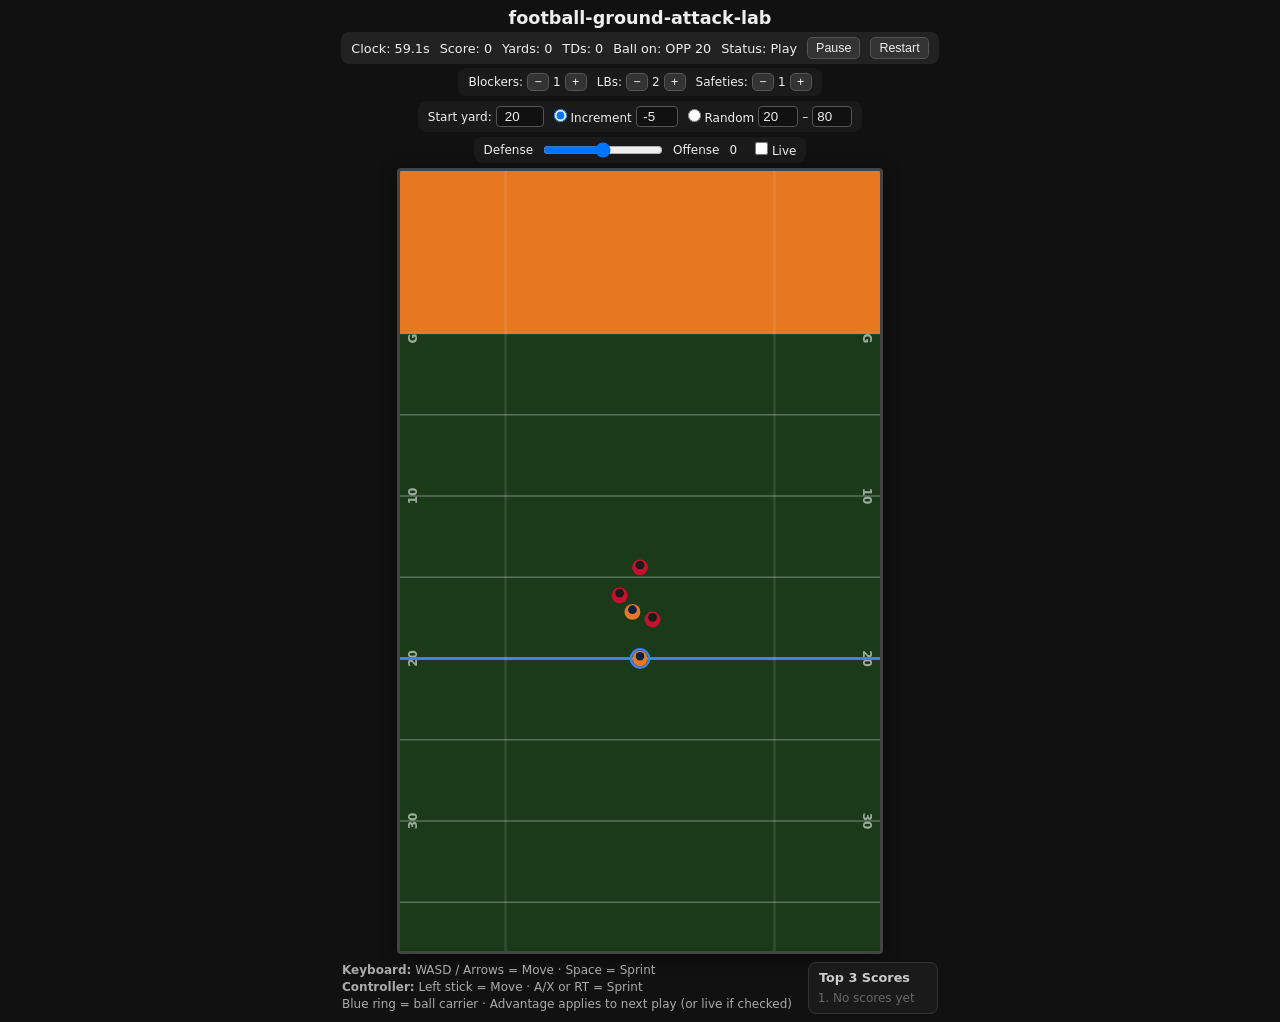
==== index.html @ cfb6cf12 "Initial commit" ====
<!DOCTYPE html>
<html lang="en">
<head>
  <meta charset="UTF-8" />
  <meta name="viewport" content="width=device-width, initial-scale=1.0" />
  <title>football-ground-attack-lab</title>
  <style>
    * { box-sizing: border-box; margin: 0; padding: 0; }
    body {
      background: #111; color: #eee;
      font-family: system-ui, -apple-system, sans-serif;
      display: flex; flex-direction: column; align-items: center;
      min-height: 100vh; padding: 8px;
    }
    h1 { font-size: 1.1rem; margin-bottom: 4px; font-weight: 600; }
    #hud {
      display: flex; gap: 10px; margin-bottom: 4px; font-size: 0.8rem;
      background: #222; padding: 5px 10px; border-radius: 8px;
      flex-wrap: wrap; justify-content: center; align-items: center;
    }
    #hud span { font-variant-numeric: tabular-nums; }
    button, .ctrl-btn {
      background: #333; color: #eee; border: 1px solid #555;
      border-radius: 5px; padding: 3px 8px; cursor: pointer; font-size: 0.78rem;
    }
    button:hover, .ctrl-btn:hover { background: #444; }
    #settings, #startSettings, #advRow {
      display: flex; gap: 10px; margin-bottom: 5px; font-size: 0.75rem;
      background: #1a1a1a; padding: 5px 10px; border-radius: 8px;
      flex-wrap: wrap; justify-content: center; align-items: center;
    }
    .setting { display: flex; align-items: center; gap: 4px; }
    .setting button { width: 22px; padding: 1px 0; }
    input[type="number"] {
      width: 48px; background: #111; color: #eee; border: 1px solid #555;
      border-radius: 4px; padding: 2px 4px; text-align: center;
    }
    #advSlider { width: 120px; }
    canvas {
      background: #1a3a1a; border: 3px solid #444; border-radius: 4px;
      display: block; max-width: 100%; box-shadow: 0 4px 16px rgba(0,0,0,0.5);
    }
    #side {
      display: flex; gap: 16px; margin-top: 8px; flex-wrap: wrap;
      justify-content: center; max-width: 760px;
    }
    #help, #scores { font-size: 0.75rem; color: #aaa; line-height: 1.4; }
    #scores {
      background: #1a1a1a; border: 1px solid #333; border-radius: 8px;
      padding: 6px 10px; min-width: 130px;
    }
    #scores h3 { color: #ccc; font-size: 0.8rem; margin-bottom: 3px; }
    #scores ol { padding-left: 14px; margin: 0; }
    #nameModal {
      display: none; position: fixed; inset: 0; background: rgba(0,0,0,0.75);
      align-items: center; justify-content: center; z-index: 100;
    }
    #nameModal.show { display: flex; }
    #nameBox {
      background: #222; padding: 18px 22px; border-radius: 12px;
      text-align: center; border: 1px solid #444;
    }
    #nameBox input {
      font-size: 1.2rem; width: 78px; text-align: center; text-transform: uppercase;
      letter-spacing: 3px; padding: 4px; margin: 8px 0;
      background: #111; color: #fff; border: 1px solid #555; border-radius: 6px;
    }
    label { cursor: pointer; }
  </style>
</head>
<body>
  <h1>football-ground-attack-lab</h1>

  <div id="hud">
    <div>Clock: <span id="clock">60.0</span>s</div>
    <div>Score: <span id="score">0</span></div>
    <div>Yards: <span id="totalYards">0</span></div>
    <div>TDs: <span id="tdCount">0</span></div>
    <div>Ball on: <span id="ballOn">OPP 20</span></div>
    <div>Status: <span id="status">Ready</span></div>
    <button id="pauseBtn">Pause</button>
    <button id="restartBtn">Restart</button>
  </div>

  <div id="settings">
    <div class="setting">
      Blockers: <button class="ctrl-btn" id="blkMinus">−</button>
      <span id="blkVal">1</span>
      <button class="ctrl-btn" id="blkPlus">+</button>
    </div>
    <div class="setting">
      LBs: <button class="ctrl-btn" id="lbMinus">−</button>
      <span id="lbVal">2</span>
      <button class="ctrl-btn" id="lbPlus">+</button>
    </div>
    <div class="setting">
      Safeties: <button class="ctrl-btn" id="sMinus">−</button>
      <span id="sVal">1</span>
      <button class="ctrl-btn" id="sPlus">+</button>
    </div>
  </div>

  <div id="startSettings">
    <div class="setting">
      Start yard: <input type="number" id="startYardInput" value="20" min="1" max="99" />
    </div>
    <div class="setting">
      <label><input type="radio" name="postTdMode" value="increment" checked /> Increment</label>
      <input type="number" id="incrementInput" value="-5" style="width:42px" />
    </div>
    <div class="setting">
      <label><input type="radio" name="postTdMode" value="random" /> Random</label>
      <input type="number" id="randMin" value="20" min="1" max="99" style="width:40px" />–
      <input type="number" id="randMax" value="80" min="1" max="99" style="width:40px" />
    </div>
  </div>

  <div id="advRow">
    <span>Defense</span>
    <input type="range" id="advSlider" min="-5" max="5" value="0" step="1" />
    <span>Offense</span>
    <span id="advLabel">0</span>
    <label style="margin-left:8px"><input type="checkbox" id="liveAdv" /> Live</label>
  </div>

  <canvas id="game" width="480" height="780"></canvas>

  <div id="side">
    <div id="help">
      <strong>Keyboard:</strong> WASD / Arrows = Move · Space = Sprint<br>
      <strong>Controller:</strong> Left stick = Move · A/X or RT = Sprint<br>
      Blue ring = ball carrier · Advantage applies to next play (or live if checked)
    </div>
    <div id="scores">
      <h3>Top 3 Scores</h3>
      <ol id="scoreList"></ol>
    </div>
  </div>

  <div id="nameModal">
    <div id="nameBox">
      <div>Time expired! Final score: <span id="finalScore">0</span></div>
      <div>Enter 3-letter name:</div>
      <input id="nameInput" maxlength="3" placeholder="AAA" />
      <br>
      <button id="saveScoreBtn">Save</button>
    </div>
  </div>

  <script>
    // =====================================================
    // football-ground-attack-lab  v0.8
    // =====================================================
    const canvas = document.getElementById('game');
    const ctx = canvas.getContext('2d');

    const FIELD_WIDTH = 53.3;
    const VISIBLE_YARDS = 48;
    const SCALE_X = canvas.width / FIELD_WIDTH;
    const SCALE_Y = canvas.height / VISIBLE_YARDS;

    let cameraY = 55;
    let clock = 60.0;
    let score = 0;
    let totalYards = 0;
    let tdCount = 0;
    let playActive = true;
    let paused = false;
    let pauseTimer = 0;
    let lastTime = performance.now();
    let gamepadIndex = null;
    let sessionOver = false;

    let numBlockers = 1;
    let numLBs = 2;
    let numSafeties = 1;

    // Advantage: pending value (for next play) and active value (current play)
    let pendingAdvantage = 0;
    let activeAdvantage = 0;
    let liveAdvantage = false;

    // Starting position settings
    let userStartYard = 20;          // displayed as OPP 20 → ballYard = 80
    let postTdMode = 'increment';    // 'increment' | 'random'
    let tdIncrement = -5;            // applied to the "yards from opp goal" number
    let randMin = 20;
    let randMax = 80;

    // Absolute: 0 = own G, 100 = opp G.  OPP 20 → 80
    let ballYard = 80;
    let playStartYard = 80;

    let rb = null;
    let blockers = [];
    let defenders = [];

    const OFF_COLOR = '#e87722';
    const OFF_HELMET = '#002244';

    function createRB() {
      return {
        x: FIELD_WIDTH / 2, y: ballYard,
        radius: 0.85, speed: 9.0, sprintMultiplier: 1.35,
        color: OFF_COLOR, helmet: OFF_HELMET
      };
    }

    function createBlocker(x, y) {
      return {
        x, y, radius: 0.88, speed: 7.6,
        color: OFF_COLOR, helmet: OFF_HELMET, active: true
      };
    }

    function createDefender(x, y, type) {
      return {
        x, y, radius: 0.88,
        baseSpeed: type === 'S' ? 8.7 : 8.2,
        speed: type === 'S' ? 8.7 : 8.2,
        color: '#c8102e', slowed: 0, type
      };
    }

    // Convert "yards from opponent goal" (user-facing) → absolute ballYard
    // user 20 → OPP 20 → absolute 80
    function userToAbsolute(userYd) {
      return 100 - clamp(userYd, 1, 99);
    }
    function absoluteToUser(abs) {
      return clamp(Math.round(100 - abs), 1, 99);
    }

    const keys = {};
    window.addEventListener('keydown', e => {
      keys[e.key.toLowerCase()] = true;
      if (['arrowup','arrowdown','arrowleft','arrowright',' '].includes(e.key.toLowerCase())) e.preventDefault();
    });
    window.addEventListener('keyup', e => { keys[e.key.toLowerCase()] = false; });
    function isDown(k) { return !!keys[k]; }

    window.addEventListener('gamepadconnected', e => {
      gamepadIndex = e.gamepad.index;
      setStatus('Controller connected');
    });
    window.addEventListener('gamepaddisconnected', () => { gamepadIndex = null; });

    function getInput() {
      let dx = 0, dy = 0, sprint = false;
      if (isDown('arrowleft')  || isDown('a')) dx -= 1;
      if (isDown('arrowright') || isDown('d')) dx += 1;
      if (isDown('arrowup')    || isDown('w')) dy += 1;
      if (isDown('arrowdown')  || isDown('s')) dy -= 1;
      if (isDown(' ')) sprint = true;

      if (gamepadIndex !== null) {
        const gp = navigator.getGamepads()[gamepadIndex];
        if (gp) {
          const dead = 0.15;
          if (Math.abs(gp.axes[0]) > dead) dx = gp.axes[0];
          if (Math.abs(gp.axes[1]) > dead) dy = -gp.axes[1];
          if ((gp.buttons[0] && gp.buttons[0].pressed) ||
              (gp.buttons[7] && gp.buttons[7].pressed)) sprint = true;
        }
      }
      const mag = Math.hypot(dx, dy);
      if (mag > 1) { dx /= mag; dy /= mag; }
      return { dx, dy, sprint };
    }

    function dist(a, b) { return Math.hypot(a.x - b.x, a.y - b.y); }
    function clamp(v, lo, hi) { return Math.max(lo, Math.min(hi, v)); }

    function yardLabel(y) {
      if (y <= 0) return 'OWN G';
      if (y >= 100) return 'OPP G';
      if (y > 50) return 'OPP ' + Math.round(100 - y);
      if (Math.abs(y - 50) < 0.5) return '50';
      return 'OWN ' + Math.round(y);
    }

    function setStatus(t) { document.getElementById('status').textContent = t; }
    function updateBallOn() { document.getElementById('ballOn').textContent = yardLabel(ballYard); }

    function toScreenY(absY) {
      return canvas.height - ((absY - cameraY) * SCALE_Y);
    }

    function updateCamera() {
      cameraY = rb.y - 9;
      cameraY = Math.max(-12, Math.min(110 - VISIBLE_YARDS, cameraY));
    }

    function separate(group, minDist) {
      for (let i = 0; i < group.length; i++) {
        for (let j = i + 1; j < group.length; j++) {
          const a = group[i], b = group[j];
          const d = dist(a, b);
          if (d < minDist && d > 0.01) {
            const overlap = (minDist - d) * 0.55;
            const ang = Math.atan2(b.y - a.y, b.x - a.x);
            a.x -= Math.cos(ang) * overlap;
            a.y -= Math.sin(ang) * overlap;
            b.x += Math.cos(ang) * overlap;
            b.y += Math.sin(ang) * overlap;
          }
        }
      }
    }

    function placeEntitiesForNewPlay() {
      // Apply pending advantage at the start of each new play
      if (!liveAdvantage) activeAdvantage = pendingAdvantage;

      rb = createRB();
      rb.x = FIELD_WIDTH / 2;
      rb.y = ballYard;

      blockers = [];
      for (let i = 0; i < numBlockers; i++) {
        const offset = (i - (numBlockers - 1) / 2) * 3.4;
        blockers.push(createBlocker(FIELD_WIDTH / 2 + offset, ballYard + 2.1));
      }

      defenders = [];
      for (let i = 0; i < numLBs; i++) {
        const offset = (i - (numLBs - 1) / 2) * 5.8;
        defenders.push(createDefender(FIELD_WIDTH / 2 + offset, ballYard + 5.0, 'LB'));
      }
      for (let i = 0; i < numSafeties; i++) {
        const offset = (i - (numSafeties - 1) / 2) * 6.8;
        defenders.push(createDefender(FIELD_WIDTH / 2 + offset, ballYard + 8.8, 'S'));
      }

      updateCamera();
    }

    function chooseNextStartAfterTD() {
      if (postTdMode === 'random') {
        const lo = Math.min(randMin, randMax);
        const hi = Math.max(randMin, randMax);
        const userYd = lo + Math.random() * (hi - lo);
        return userToAbsolute(userYd);
      } else {
        // Increment mode: change the "yards from opp goal" by tdIncrement
        const currentUser = absoluteToUser(ballYard);
        const nextUser = clamp(currentUser - tdIncrement, 1, 99); // -(-5) = +5 → further from goal
        // Wait: user said default increment -5, and after TD move from 20 → 25.
        // So if increment is -5, we want the displayed number to increase by 5.
        // displayed = yards from opp goal. Moving "back" increases that number.
        // So nextUser = currentUser - tdIncrement  (if tdIncrement = -5 → current - (-5) = current+5)
        return userToAbsolute(nextUser);
      }
    }

    function endPlay(reason, yardsGained, forcedBallYard = null) {
      playActive = false;
      pauseTimer = 0.6;
      const yg = Math.min(40, yardsGained);
      if (forcedBallYard !== null) ballYard = forcedBallYard;
      else ballYard = Math.max(0, Math.min(100, playStartYard + yg));
      totalYards += Math.max(0, yg);
      updateBallOn();
      setStatus(reason);
    }

    function fullRestart() {
      // Read current UI values
      userStartYard = clamp(parseInt(document.getElementById('startYardInput').value, 10) || 20, 1, 99);
      tdIncrement = parseInt(document.getElementById('incrementInput').value, 10) || -5;
      randMin = clamp(parseInt(document.getElementById('randMin').value, 10) || 20, 1, 99);
      randMax = clamp(parseInt(document.getElementById('randMax').value, 10) || 80, 1, 99);
      postTdMode = document.querySelector('input[name="postTdMode"]:checked').value;

      clock = 60.0; score = 0; totalYards = 0; tdCount = 0;
      ballYard = userToAbsolute(userStartYard);
      playStartYard = ballYard;
      sessionOver = false; playActive = true; paused = false; pauseTimer = 0;
      document.getElementById('pauseBtn').textContent = 'Pause';
      placeEntitiesForNewPlay();
      updateBallOn();
      setStatus('Ready');
      document.getElementById('nameModal').classList.remove('show');
      updateHUD();
    }

    function updateHUD() {
      document.getElementById('score').textContent = score;
      document.getElementById('totalYards').textContent = totalYards;
      document.getElementById('tdCount').textContent = tdCount;
      document.getElementById('clock').textContent = clock.toFixed(1);
    }

    function refreshSettingsUI() {
      document.getElementById('blkVal').textContent = numBlockers;
      document.getElementById('lbVal').textContent = numLBs;
      document.getElementById('sVal').textContent = numSafeties;
    }

    document.getElementById('blkMinus').onclick = () => { numBlockers = clamp(numBlockers - 1, 0, 3); refreshSettingsUI(); };
    document.getElementById('blkPlus').onclick  = () => { numBlockers = clamp(numBlockers + 1, 0, 3); refreshSettingsUI(); };
    document.getElementById('lbMinus').onclick  = () => { numLBs = clamp(numLBs - 1, 0, 4); refreshSettingsUI(); };
    document.getElementById('lbPlus').onclick   = () => { numLBs = clamp(numLBs + 1, 0, 4); refreshSettingsUI(); };
    document.getElementById('sMinus').onclick   = () => { numSafeties = clamp(numSafeties - 1, 0, 4); refreshSettingsUI(); };
    document.getElementById('sPlus').onclick    = () => { numSafeties = clamp(numSafeties + 1, 0, 4); refreshSettingsUI(); };

    // Advantage
    const advSlider = document.getElementById('advSlider');
    const advLabel = document.getElementById('advLabel');
    const liveAdvCheck = document.getElementById('liveAdv');

    advSlider.oninput = () => {
      pendingAdvantage = parseInt(advSlider.value, 10);
      advLabel.textContent = (pendingAdvantage > 0 ? '+' : '') + pendingAdvantage;
      if (liveAdvantage) activeAdvantage = pendingAdvantage;
    };
    liveAdvCheck.onchange = () => {
      liveAdvantage = liveAdvCheck.checked;
      if (liveAdvantage) activeAdvantage = pendingAdvantage;
    };

    document.getElementById('pauseBtn').onclick = () => {
      if (sessionOver) return;
      paused = !paused;
      document.getElementById('pauseBtn').textContent = paused ? 'Resume' : 'Pause';
      setStatus(paused ? 'Paused' : 'Play');
    };
    document.getElementById('restartBtn').onclick = fullRestart;

    const STORAGE_KEY = 'fga_lab_top3';
    function loadScores() {
      try { return JSON.parse(localStorage.getItem(STORAGE_KEY)) || []; } catch { return []; }
    }
    function saveScores(list) { localStorage.setItem(STORAGE_KEY, JSON.stringify(list)); }
    function renderScores() {
      const list = loadScores();
      const ol = document.getElementById('scoreList');
      ol.innerHTML = '';
      if (list.length === 0) { ol.innerHTML = '<li style="color:#666">No scores yet</li>'; return; }
      list.forEach(s => {
        const li = document.createElement('li');
        li.textContent = s.name + ' — ' + s.score;
        ol.appendChild(li);
      });
    }
    function tryAddScore(name, finalScore) {
      let list = loadScores();
      list.push({ name: name.toUpperCase().slice(0,3), score: finalScore });
      list.sort((a,b) => b.score - a.score);
      list = list.slice(0, 3);
      saveScores(list);
      renderScores();
    }
    document.getElementById('saveScoreBtn').onclick = () => {
      const name = document.getElementById('nameInput').value.trim() || 'AAA';
      tryAddScore(name, score);
      document.getElementById('nameModal').classList.remove('show');
      fullRestart();
    };

    function offMult() { return 1 + activeAdvantage * 0.06; }
    function defMult() { return 1 - activeAdvantage * 0.06; }

    function update(dt) {
      if (sessionOver || paused) return;

      if (!playActive) {
        pauseTimer -= dt;
        if (pauseTimer <= 0) {
          playActive = true;
          playStartYard = ballYard;
          placeEntitiesForNewPlay();
          setStatus('Play');
        }
        return;
      }

      clock -= dt;
      if (clock <= 0) {
        clock = 0; sessionOver = true; playActive = false;
        setStatus('Time expired');
        document.getElementById('finalScore').textContent = score;
        document.getElementById('nameInput').value = '';
        document.getElementById('nameModal').classList.add('show');
        document.getElementById('nameInput').focus();
        return;
      }

      const input = getInput();
      const spd = rb.speed * offMult() * (input.sprint ? rb.sprintMultiplier : 1);
      rb.x += input.dx * spd * dt;
      rb.y += input.dy * spd * dt;

      const m = rb.radius + 0.12;
      if (rb.x < m || rb.x > FIELD_WIDTH - m) {
        endPlay('Out of bounds', 0);
        return;
      }
      rb.y = Math.max(-8, Math.min(108, rb.y));
      updateCamera();

      // Blockers
      blockers.forEach(b => {
        if (!b.active) return;
        let nearest = null, best = 999;
        defenders.forEach(d => {
          const dd = dist(b, d);
          if (dd < best) { best = dd; nearest = d; }
        });
        if (!nearest) return;

        const ang = Math.atan2(nearest.y - b.y, nearest.x - b.x);
        const d = dist(b, nearest);
        const minSep = b.radius + nearest.radius + 0.04;

        if (d > minSep + 0.15) {
          b.x += Math.cos(ang) * b.speed * offMult() * dt;
          b.y += Math.sin(ang) * b.speed * offMult() * dt;
        } else {
          nearest.slowed = 0.28;
          const pushAng = Math.atan2(nearest.y - rb.y, nearest.x - rb.x);
          nearest.x += Math.cos(pushAng) * 2.8 * offMult() * dt;
          nearest.y += Math.sin(pushAng) * 2.8 * offMult() * dt;
          const overlap = minSep - dist(b, nearest);
          if (overlap > 0) {
            const sep = Math.atan2(nearest.y - b.y, nearest.x - b.x);
            nearest.x += Math.cos(sep) * overlap;
            nearest.y += Math.sin(sep) * overlap;
          }
        }
        if (b.y < rb.y + 0.7) b.y = rb.y + 0.7;
      });

      separate(blockers, 1.85);
      separate(defenders, 1.85);
      blockers.forEach(b => {
        const d = dist(b, rb);
        if (d < 1.7) {
          const ang = Math.atan2(b.y - rb.y, b.x - rb.x);
          b.x += Math.cos(ang) * (1.7 - d) * 0.6;
          b.y += Math.sin(ang) * (1.7 - d) * 0.6;
        }
      });

      defenders.forEach(d => {
        if (d.slowed > 0) {
          d.speed = d.baseSpeed * 0.38 * defMult();
          d.slowed -= dt;
        } else d.speed = d.baseSpeed * defMult();
        const ang = Math.atan2(rb.y - d.y, rb.x - d.x);
        d.x += Math.cos(ang) * d.speed * dt;
        d.y += Math.sin(ang) * d.speed * dt;
      });

      // Tackle – near-zero gap
      for (const d of defenders) {
        if (dist(rb, d) < rb.radius + d.radius - 0.02) {
          const yg = Math.round(rb.y - playStartYard);
          endPlay('Tackled', yg);
          if (yg > 0) score += yg;
          if (yg >= 10) score += 10;
          if (yg < 0) score = Math.max(0, score - 5);
          return;
        }
      }

      // Touchdown
      if (rb.y >= 100) {
        tdCount += 1;
        score += 100;
        // Read latest UI values for mode
        postTdMode = document.querySelector('input[name="postTdMode"]:checked').value;
        tdIncrement = parseInt(document.getElementById('incrementInput').value, 10) || -5;
        randMin = clamp(parseInt(document.getElementById('randMin').value, 10) || 20, 1, 99);
        randMax = clamp(parseInt(document.getElementById('randMax').value, 10) || 80, 1, 99);

        const nextStart = chooseNextStartAfterTD();
        endPlay('Touchdown! +100', 0, nextStart);
        return;
      }
    }

    function draw() {
      ctx.fillStyle = '#1a3a1a';
      ctx.fillRect(0, 0, canvas.width, canvas.height);

      // Endzones
      const ownTop = toScreenY(0), ownBot = toScreenY(-10);
      if (ownBot > 0 && ownTop < canvas.height) {
        ctx.fillStyle = '#e87722';
        ctx.fillRect(0, Math.min(ownTop, ownBot), canvas.width, Math.abs(ownBot - ownTop));
      }
      const oppTop = toScreenY(110), oppBot = toScreenY(100);
      if (oppBot > 0 && oppTop < canvas.height) {
        ctx.fillStyle = '#e87722';
        ctx.fillRect(0, Math.min(oppTop, oppBot), canvas.width, Math.abs(oppBot - oppTop));
      }

      // Yard lines
      ctx.strokeStyle = 'rgba(255,255,255,0.28)';
      ctx.lineWidth = 1.3;
      ctx.font = 'bold 12px system-ui';
      ctx.fillStyle = 'rgba(255,255,255,0.58)';

      for (let yd = 0; yd <= 100; yd += 5) {
        const py = toScreenY(yd);
        if (py < -10 || py > canvas.height + 10) continue;
        ctx.beginPath();
        ctx.moveTo(0, py); ctx.lineTo(canvas.width, py); ctx.stroke();

        if (yd % 10 === 0) {
          let label = (yd === 0 || yd === 100) ? 'G' : String(yd > 50 ? 100 - yd : yd);
          const gNudge = (yd === 0) ? 5 : (yd === 100 ? -5 : 0);
          ctx.save(); ctx.translate(17, py); ctx.rotate(-Math.PI / 2);
          ctx.textAlign = 'center'; ctx.fillText(label, gNudge, 0); ctx.restore();
          ctx.save(); ctx.translate(canvas.width - 17, py); ctx.rotate(Math.PI / 2);
          ctx.textAlign = 'center'; ctx.fillText(label, -gNudge, 0); ctx.restore();
        }
      }

      // Blue LOS
      const losY = toScreenY(playStartYard);
      if (losY > 0 && losY < canvas.height) {
        ctx.strokeStyle = '#3b82f6';
        ctx.lineWidth = 2.8;
        ctx.beginPath();
        ctx.moveTo(0, losY); ctx.lineTo(canvas.width, losY); ctx.stroke();
      }

      // Hashes
      ctx.strokeStyle = 'rgba(255,255,255,0.09)';
      ctx.beginPath();
      ctx.moveTo(canvas.width * 0.22, 0); ctx.lineTo(canvas.width * 0.22, canvas.height);
      ctx.moveTo(canvas.width * 0.78, 0); ctx.lineTo(canvas.width * 0.78, canvas.height);
      ctx.stroke();

      function drawPlayer(p, isBallCarrier) {
        const sx = p.x * SCALE_X;
        const sy = toScreenY(p.y);
        const r = p.radius * SCALE_X;

        if (isBallCarrier) {
          // Tight blue ring – almost no gap
          ctx.beginPath();
          ctx.arc(sx, sy, r + 1.5, 0, Math.PI * 2);
          ctx.strokeStyle = '#3b82f6';
          ctx.lineWidth = 2.5;
          ctx.stroke();
        }

        ctx.beginPath();
        ctx.arc(sx, sy, r, 0, Math.PI * 2);
        ctx.fillStyle = p.color;
        ctx.fill();
        ctx.beginPath();
        ctx.arc(sx, sy - 2.2, r * 0.55, 0, Math.PI * 2);
        ctx.fillStyle = p.helmet || '#1a1a1a';
        ctx.fill();
      }

      blockers.forEach(b => { if (b.active) drawPlayer(b, false); });
      defenders.forEach(d => drawPlayer(d, false));
      if (rb) drawPlayer(rb, true);
    }

    function loop(now) {
      const dt = Math.min((now - lastTime) / 1000, 0.05);
      lastTime = now;
      update(dt);
      draw();
      updateHUD();
      requestAnimationFrame(loop);
    }

    refreshSettingsUI();
    placeEntitiesForNewPlay();
    updateBallOn();
    renderScores();
    requestAnimationFrame(loop);
  </script>
</body>
</html>
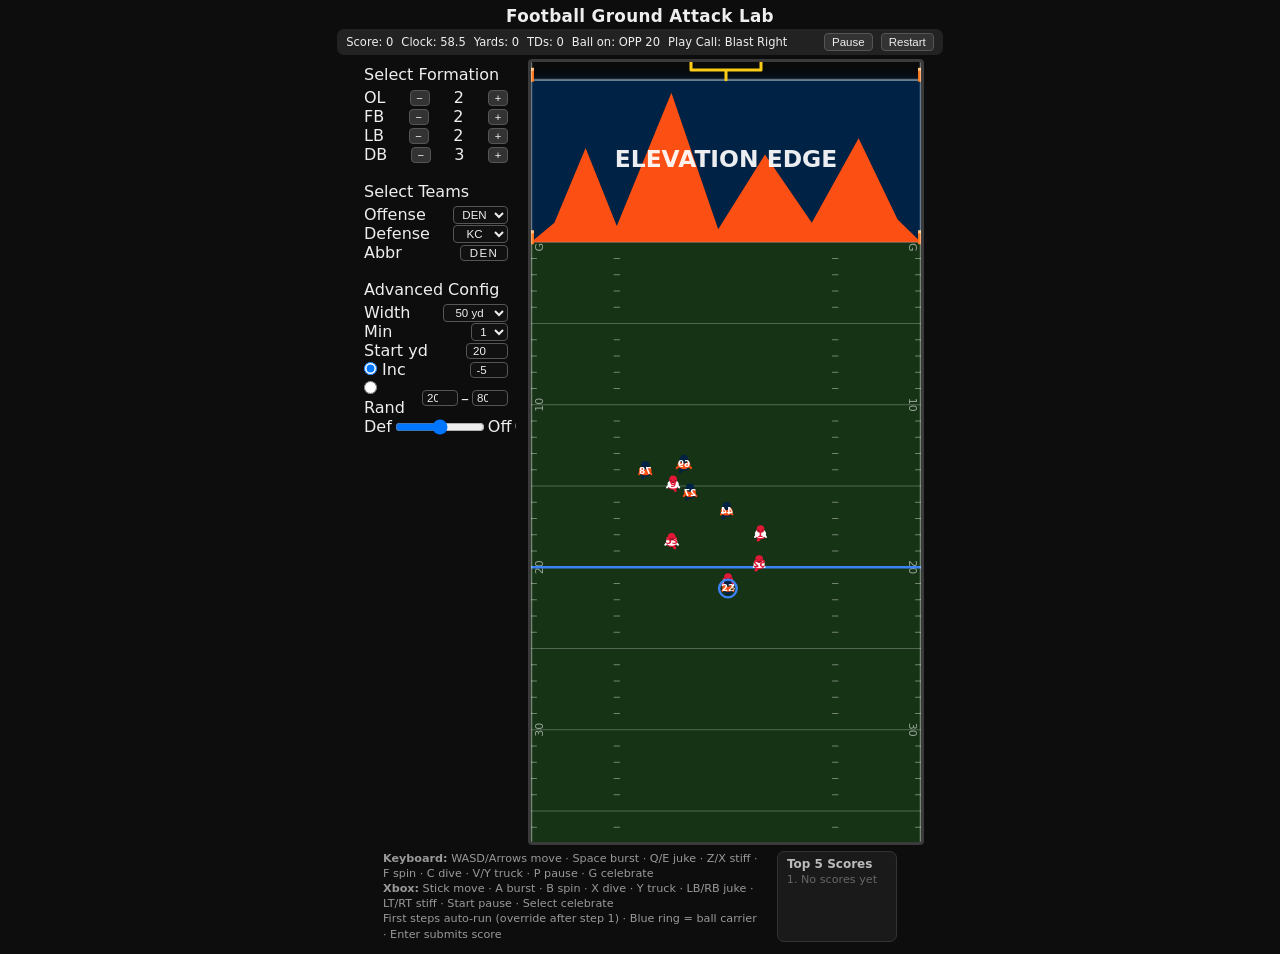
==== commit 8882f180: "v1.0" ====
--- a/index.html
+++ b/index.html
@@ -3,136 +3,175 @@
 <head>
   <meta charset="UTF-8" />
   <meta name="viewport" content="width=device-width, initial-scale=1.0" />
-  <title>football-ground-attack-lab</title>
+  <title>Football Ground Attack Lab</title>
   <style>
     * { box-sizing: border-box; margin: 0; padding: 0; }
     body {
-      background: #111; color: #eee;
-      font-family: system-ui, -apple-system, sans-serif;
+      background: #0d0d0d; color: #eee;
+      font-family: system-ui, -apple-system, "Segoe UI", sans-serif;
       display: flex; flex-direction: column; align-items: center;
-      min-height: 100vh; padding: 8px;
-    }
-    h1 { font-size: 1.1rem; margin-bottom: 4px; font-weight: 600; }
-    #hud {
-      display: flex; gap: 10px; margin-bottom: 4px; font-size: 0.8rem;
-      background: #222; padding: 5px 10px; border-radius: 8px;
+      min-height: 100vh; padding: 6px 8px 12px;
+    }
+    #mainWrap {
+      display: flex; flex-direction: row; align-items: flex-start;
+      gap: 12px; width: 100%; max-width: 1100px; justify-content: center;
+    }
+
+    #playCallPanel {
+      min-width: 148px; max-width: 148px; width: 148px;
+      white-space: nowrap; overflow: hidden; text-overflow: ellipsis;
+    }
+    #playCallName {
+      display: inline-block; max-width: 90px;
+      overflow: hidden; text-overflow: ellipsis; white-space: nowrap;
+      vertical-align: bottom;
+    }
+    #sideControls {
+      display: flex; flex-direction: column; gap: 6px;
+      width: 160px; min-width: 150px; flex-shrink: 0;
+      max-height: 78vh; overflow-y: auto;
+      order: 0;
+    }
+    #canvasWrap {
+      order: 1; flex: 0 1 auto;
+    }
+    #sideControls .panel {
+      flex-direction: column; align-items: stretch;
+      width: 100%; margin-bottom: 0; padding: 6px 8px;
+      gap: 5px;
+    }
+    #sideControls .panel-title {
+      text-align: left; margin-bottom: 4px;
+    }
+    #sideControls .setting {
+      justify-content: space-between; width: 100%;
+    }
+    #canvasWrap {
+      flex: 0 1 auto; overflow-x: auto; max-width: calc(100vw - 200px);
+    }
+    h1 { font-size: 1.05rem; margin-bottom: 3px; font-weight: 650; letter-spacing: 0.02em; }
+    .row {
+      display: flex; gap: 8px; margin-bottom: 4px; font-size: 0.72rem;
+      background: #1a1a1a; padding: 4px 9px; border-radius: 7px;
       flex-wrap: wrap; justify-content: center; align-items: center;
     }
+    #hud { background: #222; }
     #hud span { font-variant-numeric: tabular-nums; }
-    button, .ctrl-btn {
+    #clock.red { color: #ef4444; font-weight: 700; }
+    button, .btn {
       background: #333; color: #eee; border: 1px solid #555;
-      border-radius: 5px; padding: 3px 8px; cursor: pointer; font-size: 0.78rem;
-    }
-    button:hover, .ctrl-btn:hover { background: #444; }
-    #settings, #startSettings, #advRow {
-      display: flex; gap: 10px; margin-bottom: 5px; font-size: 0.75rem;
-      background: #1a1a1a; padding: 5px 10px; border-radius: 8px;
-      flex-wrap: wrap; justify-content: center; align-items: center;
-    }
-    .setting { display: flex; align-items: center; gap: 4px; }
-    .setting button { width: 22px; padding: 1px 0; }
-    input[type="number"] {
-      width: 48px; background: #111; color: #eee; border: 1px solid #555;
-      border-radius: 4px; padding: 2px 4px; text-align: center;
-    }
-    #advSlider { width: 120px; }
+      border-radius: 4px; padding: 2px 7px; cursor: pointer; font-size: 0.72rem;
+    }
+    button:hover, .btn:hover { background: #444; }
+    .setting { display: flex; align-items: center; gap: 3px; }
+    .setting button { width: 20px; padding: 1px 0; font-size: 0.7rem; }
+    input[type="number"], select, #teamAbbr {
+      background: #111; color: #eee; border: 1px solid #555;
+      border-radius: 4px; padding: 1px 4px; text-align: center; font-size: 0.72rem;
+    }
+    input[type="number"] { width: 42px; }
+    #teamAbbr { width: 48px; letter-spacing: 0.12em; text-transform: uppercase; }
+    select { width: auto; max-width: 110px; }
     canvas {
-      background: #1a3a1a; border: 3px solid #444; border-radius: 4px;
-      display: block; max-width: 100%; box-shadow: 0 4px 16px rgba(0,0,0,0.5);
+      background: #0a0a0a; border: 3px solid #3a3a3a; border-radius: 4px;
+      display: block; max-width: 100%; box-shadow: 0 4px 18px rgba(0,0,0,0.55);
     }
     #side {
-      display: flex; gap: 16px; margin-top: 8px; flex-wrap: wrap;
-      justify-content: center; max-width: 760px;
-    }
-    #help, #scores { font-size: 0.75rem; color: #aaa; line-height: 1.4; }
+      display: flex; gap: 14px; margin-top: 6px; flex-wrap: wrap;
+      justify-content: center; max-width: 820px; font-size: 0.7rem; color: #999;
+    }
+    #help { line-height: 1.35; max-width: 380px; }
     #scores {
-      background: #1a1a1a; border: 1px solid #333; border-radius: 8px;
-      padding: 6px 10px; min-width: 130px;
-    }
-    #scores h3 { color: #ccc; font-size: 0.8rem; margin-bottom: 3px; }
+      background: #1a1a1a; border: 1px solid #333; border-radius: 7px;
+      padding: 5px 9px; min-width: 120px;
+    }
+    #scores h3 { color: #bbb; font-size: 0.75rem; margin-bottom: 2px; }
     #scores ol { padding-left: 14px; margin: 0; }
-    #nameModal {
-      display: none; position: fixed; inset: 0; background: rgba(0,0,0,0.75);
+    #nameModal, #continueModal {
+      display: none; position: fixed; inset: 0; background: rgba(0,0,0,0.78);
       align-items: center; justify-content: center; z-index: 100;
     }
-    #nameModal.show { display: flex; }
-    #nameBox {
-      background: #222; padding: 18px 22px; border-radius: 12px;
-      text-align: center; border: 1px solid #444;
-    }
-    #nameBox input {
-      font-size: 1.2rem; width: 78px; text-align: center; text-transform: uppercase;
-      letter-spacing: 3px; padding: 4px; margin: 8px 0;
-      background: #111; color: #fff; border: 1px solid #555; border-radius: 6px;
-    }
+    #nameModal.show, #continueModal.show { display: flex; }
+    #nameBox, #continueBox {
+      background: #222; padding: 16px 20px; border-radius: 10px; text-align: center;
+      border: 1px solid #444;
+    }
+    #nameBox input { width: 70px; margin: 8px 0; font-size: 1.1rem; letter-spacing: 0.15em; text-transform: uppercase; }
     label { cursor: pointer; }
+    .sep { width: 1px; height: 14px; background: #444; margin: 0 2px; }
   </style>
 </head>
 <body>
-  <h1>football-ground-attack-lab</h1>
-
-  <div id="hud">
-    <div>Clock: <span id="clock">60.0</span>s</div>
-    <div>Score: <span id="score">0</span></div>
-    <div>Yards: <span id="totalYards">0</span></div>
-    <div>TDs: <span id="tdCount">0</span></div>
-    <div>Ball on: <span id="ballOn">OPP 20</span></div>
-    <div>Status: <span id="status">Ready</span></div>
+  <h1>Football Ground Attack Lab</h1>
+
+  <div class="row" id="hud">
+    <div class="stat-main">Score: <span id="score">0</span></div>
+    <div class="stat-main">Clock: <span id="clock">1:00</span></div>
+    <div class="stat-sub">Yards: <span id="totalYards">0</span></div>
+    <div class="stat-sub">TDs: <span id="tdCount">0</span></div>
+    <div class="stat-sub">Ball on: <span id="ballOn">OPP 20</span></div>
+    <div id="playCallPanel"><span class="label">Play Call:</span> <span id="playCallName">—</span></div>
     <button id="pauseBtn">Pause</button>
     <button id="restartBtn">Restart</button>
   </div>
 
-  <div id="settings">
-    <div class="setting">
-      Blockers: <button class="ctrl-btn" id="blkMinus">−</button>
-      <span id="blkVal">1</span>
-      <button class="ctrl-btn" id="blkPlus">+</button>
+  <div id="mainWrap">
+    <div id="sideControls">
+      <div class="panel" id="formationPanel">
+        <div class="panel-title">Select Formation</div>
+        <div class="setting">OL <button id="olMinus">−</button><span id="olVal">2</span><button id="olPlus">+</button></div>
+        <div class="setting">FB <button id="fbMinus">−</button><span id="fbVal">2</span><button id="fbPlus">+</button></div>
+        <div class="setting">LB <button id="lbMinus">−</button><span id="lbVal">2</span><button id="lbPlus">+</button></div>
+        <div class="setting">DB <button id="dbMinus">−</button><span id="dbVal">3</span><button id="dbPlus">+</button></div>
+      </div>
+      <div class="panel" id="teamsPanel">
+        <div class="panel-title">Select Teams</div>
+        <div class="setting">Offense <select id="offUniform"></select></div>
+        <div class="setting">Defense <select id="defUniform"></select></div>
+        <div class="setting">Abbr <input id="teamAbbr" maxlength="3" value="DEN" /></div>
+      </div>
+      <div class="panel" id="configPanel">
+        <div class="panel-title">Advanced Config</div>
+        <div class="setting">Width <select id="widthSelect"></select></div>
+        <div class="setting">Min <select id="minSelect">
+          <option value="1" selected>1</option>
+          <option value="2">2</option>
+          <option value="3">3</option>
+          <option value="4">4</option>
+          <option value="5">5</option>
+        </select></div>
+        <div class="setting">Start yd <input type="number" id="startYardInput" value="20" min="1" max="99" /></div>
+        <div class="setting">
+          <label><input type="radio" name="postTdMode" value="increment" checked /> Inc</label>
+          <input type="number" id="incrementInput" value="-5" style="width:38px" />
+        </div>
+        <div class="setting">
+          <label><input type="radio" name="postTdMode" value="random" /> Rand</label>
+          <input type="number" id="randMin" value="20" min="1" max="99" style="width:36px" />–
+          <input type="number" id="randMax" value="80" min="1" max="99" style="width:36px" />
+        </div>
+        <div class="setting">
+          <span>Def</span>
+          <input type="range" id="advSlider" min="-5" max="5" value="0" step="1" style="width:90px" />
+          <span>Off</span>
+          <span id="advLabel">0</span>
+        </div>
+      </div>
     </div>
-    <div class="setting">
-      LBs: <button class="ctrl-btn" id="lbMinus">−</button>
-      <span id="lbVal">2</span>
-      <button class="ctrl-btn" id="lbPlus">+</button>
-    </div>
-    <div class="setting">
-      Safeties: <button class="ctrl-btn" id="sMinus">−</button>
-      <span id="sVal">1</span>
-      <button class="ctrl-btn" id="sPlus">+</button>
+
+    <div id="canvasWrap">
+      <canvas id="game" width="520" height="780"></canvas>
     </div>
   </div>
 
-  <div id="startSettings">
-    <div class="setting">
-      Start yard: <input type="number" id="startYardInput" value="20" min="1" max="99" />
-    </div>
-    <div class="setting">
-      <label><input type="radio" name="postTdMode" value="increment" checked /> Increment</label>
-      <input type="number" id="incrementInput" value="-5" style="width:42px" />
-    </div>
-    <div class="setting">
-      <label><input type="radio" name="postTdMode" value="random" /> Random</label>
-      <input type="number" id="randMin" value="20" min="1" max="99" style="width:40px" />–
-      <input type="number" id="randMax" value="80" min="1" max="99" style="width:40px" />
-    </div>
-  </div>
-
-  <div id="advRow">
-    <span>Defense</span>
-    <input type="range" id="advSlider" min="-5" max="5" value="0" step="1" />
-    <span>Offense</span>
-    <span id="advLabel">0</span>
-    <label style="margin-left:8px"><input type="checkbox" id="liveAdv" /> Live</label>
-  </div>
-
-  <canvas id="game" width="480" height="780"></canvas>
-
   <div id="side">
     <div id="help">
-      <strong>Keyboard:</strong> WASD / Arrows = Move · Space = Sprint<br>
-      <strong>Controller:</strong> Left stick = Move · A/X or RT = Sprint<br>
-      Blue ring = ball carrier · Advantage applies to next play (or live if checked)
+      <strong>Keyboard:</strong> WASD/Arrows move · Space burst · Q/E juke · Z/X stiff · F spin · C dive · V/Y truck · P pause · G celebrate<br>
+      <strong>Xbox:</strong> Stick move · A burst · B spin · X dive · Y truck · LB/RB juke · LT/RT stiff · Start pause · Select celebrate<br>
+      First steps auto-run (override after step 1) · Blue ring = ball carrier · Enter submits score
     </div>
     <div id="scores">
-      <h3>Top 3 Scores</h3>
+      <h3>Top 5 Scores</h3>
       <ol id="scoreList"></ol>
     </div>
   </div>
@@ -140,543 +179,1887 @@
   <div id="nameModal">
     <div id="nameBox">
       <div>Time expired! Final score: <span id="finalScore">0</span></div>
-      <div>Enter 3-letter name:</div>
-      <input id="nameInput" maxlength="3" placeholder="AAA" />
+      <div style="margin-top:6px">Team abbreviation:</div>
+      <input id="nameInput" maxlength="3" value="DEN" />
       <br>
-      <button id="saveScoreBtn">Save</button>
+      <button id="saveScoreBtn">Enter</button>
+      <div style="margin-top:8px;font-size:0.75rem;color:#888">New game starts in <span id="autoStart">15</span>s</div>
     </div>
   </div>
 
-  <script>
-    // =====================================================
-    // football-ground-attack-lab  v0.8
-    // =====================================================
-    const canvas = document.getElementById('game');
-    const ctx = canvas.getContext('2d');
-
-    const FIELD_WIDTH = 53.3;
-    const VISIBLE_YARDS = 48;
-    const SCALE_X = canvas.width / FIELD_WIDTH;
-    const SCALE_Y = canvas.height / VISIBLE_YARDS;
-
-    let cameraY = 55;
-    let clock = 60.0;
-    let score = 0;
-    let totalYards = 0;
-    let tdCount = 0;
-    let playActive = true;
-    let paused = false;
-    let pauseTimer = 0;
-    let lastTime = performance.now();
-    let gamepadIndex = null;
-    let sessionOver = false;
-
-    let numBlockers = 1;
-    let numLBs = 2;
-    let numSafeties = 1;
-
-    // Advantage: pending value (for next play) and active value (current play)
-    let pendingAdvantage = 0;
-    let activeAdvantage = 0;
-    let liveAdvantage = false;
-
-    // Starting position settings
-    let userStartYard = 20;          // displayed as OPP 20 → ballYard = 80
-    let postTdMode = 'increment';    // 'increment' | 'random'
-    let tdIncrement = -5;            // applied to the "yards from opp goal" number
-    let randMin = 20;
-    let randMax = 80;
-
-    // Absolute: 0 = own G, 100 = opp G.  OPP 20 → 80
-    let ballYard = 80;
-    let playStartYard = 80;
-
-    let rb = null;
-    let blockers = [];
-    let defenders = [];
-
-    const OFF_COLOR = '#e87722';
-    const OFF_HELMET = '#002244';
-
-    function createRB() {
-      return {
-        x: FIELD_WIDTH / 2, y: ballYard,
-        radius: 0.85, speed: 9.0, sprintMultiplier: 1.35,
-        color: OFF_COLOR, helmet: OFF_HELMET
-      };
-    }
-
-    function createBlocker(x, y) {
-      return {
-        x, y, radius: 0.88, speed: 7.6,
-        color: OFF_COLOR, helmet: OFF_HELMET, active: true
-      };
-    }
-
-    function createDefender(x, y, type) {
-      return {
-        x, y, radius: 0.88,
-        baseSpeed: type === 'S' ? 8.7 : 8.2,
-        speed: type === 'S' ? 8.7 : 8.2,
-        color: '#c8102e', slowed: 0, type
-      };
-    }
-
-    // Convert "yards from opponent goal" (user-facing) → absolute ballYard
-    // user 20 → OPP 20 → absolute 80
-    function userToAbsolute(userYd) {
-      return 100 - clamp(userYd, 1, 99);
-    }
-    function absoluteToUser(abs) {
-      return clamp(Math.round(100 - abs), 1, 99);
-    }
-
-    const keys = {};
-    window.addEventListener('keydown', e => {
-      keys[e.key.toLowerCase()] = true;
-      if (['arrowup','arrowdown','arrowleft','arrowright',' '].includes(e.key.toLowerCase())) e.preventDefault();
+  <div id="continueModal">
+    <div id="continueBox">
+      <div style="font-size:1rem;margin-bottom:10px">5 games complete</div>
+      <div style="color:#aaa;margin-bottom:12px">Press Continue to keep playing</div>
+      <button id="continueBtn" style="padding:6px 18px;font-size:0.9rem">Continue</button>
+    </div>
+  </div>
+
+<script>
+// =====================================================
+// Football Ground Attack Lab  v1.1
+// =====================================================
+
+const canvas = document.getElementById('game');
+const ctx = canvas.getContext('2d');
+
+// ---------- UNIFORMS ----------
+const UNIFORMS = [
+  { id: 0, abbr: 'DEN', name: 'Broncos',  helmet: '#002244', jersey: '#FB4F14', pants: '#002244', number: '#FFFFFF', endPrimary: '#002244', endSecondary: '#FB4F14' },
+  { id: 1, abbr: 'KC',  name: 'Chiefs',   helmet: '#E31837', jersey: '#FFFFFF', pants: '#E31837', number: '#E31837', endPrimary: '#E31837', endSecondary: '#FFB81C' },
+  { id: 2, abbr: 'MIN', name: 'Vikings',  helmet: '#4F2683', jersey: '#FFC62F', pants: '#4F2683', number: '#4F2683', endPrimary: '#4F2683', endSecondary: '#FFC62F' },
+  { id: 3, abbr: 'NYG', name: 'Giants',   helmet: '#0B2265', jersey: '#A71930', pants: '#0B2265', number: '#FFFFFF', endPrimary: '#0B2265', endSecondary: '#A71930' },
+  { id: 4, abbr: 'JAX', name: 'Jaguars',  helmet: '#101820', jersey: '#006778', pants: '#101820', number: '#D7A22A', endPrimary: '#101820', endSecondary: '#006778' },
+  { id: 5, abbr: 'LV',  name: 'Raiders',  helmet: '#A5ACAF', jersey: '#000000', pants: '#A5ACAF', number: '#FFFFFF', endPrimary: '#000000', endSecondary: '#A5ACAF' },
+  { id: 6, abbr: 'NE',  name: 'Patriots', helmet: '#002244', jersey: '#002244', pants: '#C60C30', number: '#FFFFFF', endPrimary: '#002244', endSecondary: '#C60C30' },
+  { id: 7, abbr: 'BUF', name: 'Bills',    helmet: '#00338D', jersey: '#00338D', pants: '#C60C30', number: '#FFFFFF', endPrimary: '#00338D', endSecondary: '#C60C30' },
+  { id: 8, abbr: 'CLE', name: 'Browns',   helmet: '#311D00', jersey: '#FF3C00', pants: '#311D00', number: '#FFFFFF', endPrimary: '#311D00', endSecondary: '#FF3C00' },
+  { id: 9, abbr: 'PIT', name: 'Steelers', helmet: '#FFB612', jersey: '#000000', pants: '#000000', number: '#FFB612', endPrimary: '#000000', endSecondary: '#FFB612' },
+  { id:10, abbr: 'SF',  name: '49ers',    helmet: '#AA0000', jersey: '#AA0000', pants: '#B3995D', number: '#FFFFFF', endPrimary: '#AA0000', endSecondary: '#B3995D' },
+  { id:11, abbr: 'MIA', name: 'Dolphins', helmet: '#008E97', jersey: '#008E97', pants: '#FC4C02', number: '#FFFFFF', endPrimary: '#008E97', endSecondary: '#FC4C02' },
+  { id:12, abbr: 'IND', name: 'Colts',    helmet: '#002C5F', jersey: '#002C5F', pants: '#A2AAAD', number: '#FFFFFF', endPrimary: '#002C5F', endSecondary: '#A2AAAD' },
+  { id:13, abbr: 'GB',  name: 'Packers',  helmet: '#203731', jersey: '#203731', pants: '#FFB612', number: '#FFFFFF', endPrimary: '#203731', endSecondary: '#FFB612' }
+];
+
+// ---------- NUMBER POOLS ----------
+const NUM_POOLS = {
+  QB:  [10, 18],
+  FB:  [27, 40, 44, 45],
+  HB:  [12, 13, 20, 21, 27, 30, 38, 22],
+  DB:  [2, 9, 21, 29, 1, 23, 24, 26],
+  LB:  [0, 15, 40, 49, 52, 53, 55],
+  OL:  [60, 63, 66, 69, 72, 74, 77, 78]
+};
+
+// ---------- FIELD / GAME STATE ----------
+let FIELD_WIDTH = 50;           // playable width in yards (user setting)
+const REF_WIDTH = 50;
+const BASE_CANVAS_H = 780;
+// At FIELD_WIDTH=100 the field is square (width === height)
+const PX_PER_YARD_X = BASE_CANVAS_H / 100;
+let VISIBLE_YARDS = 48;
+let SCALE_X = PX_PER_YARD_X;
+let SCALE_Y = BASE_CANVAS_H / VISIBLE_YARDS;
+function refreshScale() {
+  FIELD_WIDTH = Math.max(5, Math.min(100, FIELD_WIDTH));
+  canvas.width = Math.round(FIELD_WIDTH * PX_PER_YARD_X);
+  canvas.height = BASE_CANVAS_H;
+  SCALE_X = canvas.width / FIELD_WIDTH;
+  SCALE_Y = canvas.height / VISIBLE_YARDS;
+}
+function fieldLeft() { return 0; }
+function fieldRight() { return FIELD_WIDTH; }
+
+let cameraY = 55;
+let clock = 60.0;
+let gameMinutes = 1;
+let score = 0;
+let totalYards = 0;
+let tdCount = 0;
+let playActive = true;
+let paused = false;
+let pauseTimer = 0;
+let lastTime = performance.now();
+let gamepadIndex = null;
+let sessionOver = false;
+let gamesPlayed = 0;
+let controlSide = 'offense'; // defense control deferred
+
+let numOL = 2;
+let numFB = 2;
+let numLBs = 2;
+let numDBs = 3;
+
+let pendingAdvantage = 0;
+let activeAdvantage = 0;
+
+
+let userStartYard = 20;
+let postTdMode = 'increment';
+let tdIncrement = -5;
+let randMin = 20;
+let randMax = 80;
+
+let ballYard = 80;
+let playStartYard = 80;
+let driveStartYard = 80;   // original LOS of the current drive (for post-TD increment)
+
+let rb = null;
+let qb = null;
+let blockers = [];
+let defenders = [];
+
+let offUni = 0;
+let defUni = 1;
+
+let assignedNums = { QB: [], FB: [], HB: [], OL: [], LB: [], DB: [] };
+
+let currentPlay = null;
+let preSnapTimer = 0;
+let handoffDone = false;
+let handoffProgress = 0;     // 0..1 during handoff animation
+let celebrateTimer = 0;
+
+let qbBlocks = true;
+let logoFlip = 1;            // 1 or -1, randomized each game
+
+let moveCooldown = 0;
+let activeMove = null;
+let moveTimer = 0;
+
+let autoStartTimer = null;
+let scriptSteps = [], scriptIndex = 0, scriptTimer = 0, scriptLocked = false;
+let tackleAnim = null; // { timer, ox, oy, fx, fy, yards }
+let autoStartRemaining = 15;
+
+// ---------- PLAY DEFINITIONS ----------
+// arrow: array of direction segments for tip-to-tail drawing
+// for counter: first short step, then main angle
+const OFF_PLAYS = [
+  { id: 'diveL', name: 'Dive Left', arrow: [-0.25], blockStyle: 'tight', lockFirst: false,
+    steps: [{ dx: -0.15, dy: 1, t: 0.18 }] },
+  { id: 'diveR', name: 'Dive Right', arrow: [0.25], blockStyle: 'tight', lockFirst: false,
+    steps: [{ dx: 0.15, dy: 1, t: 0.18 }] },
+  { id: 'blastL', name: 'Blast Left', arrow: [-0.35], blockStyle: 'push', lockFirst: false,
+    steps: [{ dx: -0.25, dy: 1, t: 0.20 }] },
+  { id: 'blastR', name: 'Blast Right', arrow: [0.35], blockStyle: 'push', lockFirst: false,
+    steps: [{ dx: 0.25, dy: 1, t: 0.20 }] },
+  { id: 'sweepL', name: 'Sweep Left', arrow: [-1.15], blockStyle: 'wallL', lockFirst: false,
+    steps: [{ dx: -0.9, dy: 0.5, t: 0.22 }] },
+  { id: 'sweepR', name: 'Sweep Right', arrow: [1.15], blockStyle: 'wallR', lockFirst: false,
+    steps: [{ dx: 0.9, dy: 0.5, t: 0.22 }] },
+  { id: 'counterL', name: 'Counter Left', arrow: [0.7, -1.1], blockStyle: 'pullL', lockFirst: true,
+    steps: [{ dx: 0.55, dy: 0.2, t: 0.20 }, { dx: -0.85, dy: 0.7, t: 0.22 }] },
+  { id: 'counterR', name: 'Counter Right', arrow: [-0.7, 1.1], blockStyle: 'pullR', lockFirst: true,
+    steps: [{ dx: -0.55, dy: 0.2, t: 0.20 }, { dx: 0.85, dy: 0.7, t: 0.22 }] }
+];
+
+const DEF_SCHEMES = [
+  { id: 'base',     depthLB: 5.0, depthDB: 9.0, cluster: 'spread' },
+  { id: 'tight',    depthLB: 4.2, depthDB: 8.0, cluster: 'middle' },
+  { id: 'wide',     depthLB: 5.2, depthDB: 9.5, cluster: 'wide' },
+  { id: 'shadeL',   depthLB: 4.6, depthDB: 8.5, cluster: 'left' },
+  { id: 'shadeR',   depthLB: 4.6, depthDB: 8.5, cluster: 'right' },
+  { id: 'press',    depthLB: 3.8, depthDB: 7.2, cluster: 'middle' },
+  { id: 'soft',     depthLB: 6.2, depthDB: 11.0,cluster: 'spread' },
+  { id: 'goalLine', depthLB: 3.6, depthDB: 6.2, cluster: 'middle' }
+];
+
+let currentScheme = DEF_SCHEMES[0];
+
+// ---------- HELPERS ----------
+function clamp(v, lo, hi) { return Math.max(lo, Math.min(hi, v)); }
+function dist(a, b) { return Math.hypot(a.x - b.x, a.y - b.y); }
+function randChoice(arr) { return arr[Math.floor(Math.random() * arr.length)]; }
+function shuffle(arr) {
+  for (let i = arr.length - 1; i > 0; i--) {
+    const j = Math.floor(Math.random() * (i + 1));
+    [arr[i], arr[j]] = [arr[j], arr[i]];
+  }
+  return arr;
+}
+
+function userToAbsolute(userYd) { return 100 - clamp(userYd, 1, 99); }
+function absoluteToUser(abs) { return clamp(Math.round(100 - abs), 1, 99); }
+function yardLabel(y) {
+  if (y >= 100) return 'TD';
+  if (y <= 0) return 'OWN G';
+  const u = absoluteToUser(y);
+  return (y >= 50 ? 'OPP ' : 'OWN ') + u;
+}
+
+function formatClock(t) {
+  if (t >= 60) {
+    const m = Math.floor(t / 60);
+    const s = Math.floor(t % 60);
+    return m + ':' + String(s).padStart(2, '0');
+  }
+  return t.toFixed(1);
+}
+
+function setStatus(t) {
+  const el = document.getElementById('status');
+  if (el) el.textContent = t;
+}
+function updateBallOn() { document.getElementById('ballOn').textContent = yardLabel(ballYard); }
+
+function toScreenY(absY) { return (cameraY - absY) * SCALE_Y + canvas.height * 0.55; }
+
+function updateCamera() {
+  if (!rb) return;
+  let cam = rb.y + 6;
+  // Endzones are 10 yards: field is -10..110. Keep both endzone backs near screen edges when close.
+  const half = VISIBLE_YARDS * 0.48;
+  cam = clamp(cam, -10 + half, 110 - half);
+  cameraY = cam;
+}
+
+function offMult() { return 1 + activeAdvantage * 0.06; }
+function defMult() { return 1 - activeAdvantage * 0.05; }
+
+
+function syncAbbrFromOffense() {
+  const u = UNIFORMS[offUni];
+  const abbr = (u && u.abbr) ? u.abbr : 'DEN';
+  const el = document.getElementById('teamAbbr');
+  if (el) el.value = abbr;
+  const ni = document.getElementById('nameInput');
+  if (ni) ni.value = abbr;
+}
+
+function getTeamAbbr() {
+  const el = document.getElementById('teamAbbr');
+  const v = (el.value || 'DEN').toUpperCase().replace(/[^A-Z]/g, '').slice(0, 3);
+  el.value = v || 'DEN';
+  return el.value;
+}
+
+// ---------- NUMBER MANAGEMENT ----------
+function redrawNumbersForGroup(group, count) {
+  const pool = shuffle([...NUM_POOLS[group]]);
+  assignedNums[group] = pool.slice(0, count);
+  return assignedNums[group];
+}
+
+function refreshAllNumbers() {
+  redrawNumbersForGroup('QB', 1);
+  redrawNumbersForGroup('HB', 1);
+  redrawNumbersForGroup('FB', numFB);
+  redrawNumbersForGroup('OL', numOL);
+  redrawNumbersForGroup('LB', numLBs);
+  redrawNumbersForGroup('DB', numDBs);
+}
+
+// Adjust count while keeping existing numbers when possible
+function adjustNumbersForGroup(group, count) {
+  const pool = [...NUM_POOLS[group]];
+  const current = assignedNums[group] || [];
+  const keep = current.filter(n => pool.includes(n));
+  const used = new Set(keep);
+  const result = [...keep];
+  const available = shuffle(pool.filter(n => !used.has(n)));
+  while (result.length < count && available.length) {
+    result.push(available.pop());
+  }
+  while (result.length > count) {
+    result.splice(Math.floor(Math.random() * result.length), 1);
+  }
+  assignedNums[group] = result;
+}
+
+// ---------- ENTITY CREATION ----------
+function getUni(side) {
+  return UNIFORMS[side === 'off' ? offUni : defUni];
+}
+
+function createPlayer(x, y, group, numIdx, side, typeExtra = null) {
+  const uni = getUni(side);
+  const nums = assignedNums[group];
+  const number = nums[numIdx] !== undefined ? nums[numIdx] : 0;
+  return {
+    x, y,
+    radius: group === 'OL' ? 0.95 : (group === 'FB' ? 0.9 : 0.85),
+    speed: group === 'OL' ? 6.8 : (group === 'FB' ? 7.4 : (group === 'QB' ? 7.2 : 9.0)),
+    baseSpeed: 0,
+    color: uni.jersey,
+    helmet: uni.helmet,
+    pants: uni.pants,
+    numColor: uni.number,
+    number,
+    group,
+    side,
+    active: true,
+    type: typeExtra,
+    slowed: 0,
+    hasBall: false, facing: -Math.PI / 2, vx: 0, vy: 0, routePhase: 0
+  };
+}
+
+function createRB(behindLos) {
+  const p = createPlayer((fieldLeft() + FIELD_WIDTH / 2), behindLos, 'HB', 0, 'off');
+  p.speed = 9.0;
+  p.sprintMultiplier = 1.38;
+  p.hasBall = false; // receives on handoff
+  return p;
+}
+
+function createQB(x, y) {
+  const p = createPlayer(x, y, 'QB', 0, 'off');
+  p.speed = 7.2;
+  p.isQB = true;
+  p.hasBall = true; // starts with ball
+  return p;
+}
+
+// ---------- PLAY & SCHEME ----------
+function choosePlay() {
+  let pool = OFF_PLAYS;
+  // No counters inside opponent 5-yard line
+  if (playStartYard >= 95 || ballYard >= 95) {
+    pool = OFF_PLAYS.filter(p => !p.id.startsWith('counter'));
+  }
+  currentPlay = randChoice(pool);
+  preSnapTimer = 0.75;
+  handoffDone = false;
+  handoffProgress = 0;
+  scriptSteps = (currentPlay.steps || []).map(s => ({ ...s }));
+  scriptIndex = 0; scriptTimer = 0;
+  scriptLocked = !!currentPlay.lockFirst;
+  const pc = document.getElementById('playCallName');
+  if (pc) pc.textContent = currentPlay.name;
+}
+
+function chooseScheme() {
+  // Goal-line when close to endzone
+  if (playStartYard >= 96) {
+    currentScheme = DEF_SCHEMES.find(s => s.id === 'goalLine');
+  } else {
+    // Bias toward soft/base so fewer TFL / negative plays
+    const pool = DEF_SCHEMES.filter(s => s.id !== 'goalLine');
+    const weights = pool.map(s => s.id === 'soft' || s.id === 'base' || s.id === 'wide' ? 2 : 1);
+    let total = weights.reduce((a,b)=>a+b,0), r = Math.random()*total, acc = 0;
+    currentScheme = pool[pool.length-1];
+    for (let i = 0; i < pool.length; i++) {
+      acc += weights[i];
+      if (r <= acc) { currentScheme = pool[i]; break; }
+    }
+  }
+}
+
+// ---------- PLACEMENT ----------
+function placeEntitiesForNewPlay() {
+  activeAdvantage = pendingAdvantage;
+
+  choosePlay();
+  chooseScheme();
+  tackleAnim = null;
+
+  // RB always starts behind LOS
+  const behind = playStartYard - (1.6 + Math.random() * 1.8);
+  rb = createRB(behind);
+  rb.x = (fieldLeft() + FIELD_WIDTH / 2) + (Math.random() - 0.5) * 1.4;
+
+  // No QB — RB has the ball from the snap
+  qb = null;
+  rb.hasBall = true;
+  handoffDone = true;
+  handoffProgress = 1;
+
+  blockers = [];
+  for (let i = 0; i < numOL; i++) {
+    const spread = (i - (numOL - 1) / 2) * 2.6;
+    const b = createPlayer((fieldLeft() + FIELD_WIDTH / 2) + spread, playStartYard + 1.7, 'OL', i, 'off');
+    b.speed = 6.9;
+    blockers.push(b);
+  }
+  for (let i = 0; i < numFB; i++) {
+    const offset = (i - (numFB - 1) / 2) * 2.0;
+    const b = createPlayer((fieldLeft() + FIELD_WIDTH / 2) + offset, playStartYard + 0.4, 'FB', i, 'off');
+    b.speed = 7.5;
+    blockers.push(b);
+  }
+
+  defenders = [];
+  const sch = currentScheme;
+  const mid = (fieldLeft() + FIELD_WIDTH / 2);
+
+  function clusterX(i, n, mode) {
+    if (n <= 1) return mid;
+    const t = i / (n - 1);
+    if (mode === 'middle') return mid + (t - 0.5) * FIELD_WIDTH * 0.26;
+    if (mode === 'wide')   return mid + (t - 0.5) * FIELD_WIDTH * 0.76;
+    if (mode === 'left')   return mid - FIELD_WIDTH * 0.22 + t * FIELD_WIDTH * 0.36;
+    if (mode === 'right')  return mid - FIELD_WIDTH * 0.14 + t * FIELD_WIDTH * 0.36;
+    return mid + (t - 0.5) * FIELD_WIDTH * 0.60;
+  }
+
+  // Goal-line: tighter and more compact
+  const compact = sch.id === 'goalLine';
+  const depthScale = compact ? 0.85 : 1;
+
+  for (let i = 0; i < numLBs; i++) {
+    const x = clusterX(i, numLBs, sch.cluster) + (Math.random() - 0.5) * (compact ? 0.6 : 1.3);
+    const y = playStartYard + sch.depthLB * depthScale + (Math.random() - 0.5) * 0.9;
+    const d = createPlayer(x, y, 'LB', i, 'def', 'LB');
+    d.baseSpeed = 8.15;
+    d.speed = d.baseSpeed;
+    defenders.push(d);
+  }
+  for (let i = 0; i < numDBs; i++) {
+    const x = clusterX(i, numDBs, sch.cluster) + (Math.random() - 0.5) * (compact ? 0.8 : 1.6);
+    const y = playStartYard + sch.depthDB * depthScale + (Math.random() - 0.5) * 1.2;
+    const d = createPlayer(x, y, 'DB', i, 'def', 'DB');
+    d.baseSpeed = 8.75;
+    d.speed = d.baseSpeed;
+    defenders.push(d);
+  }
+
+  // reset block-push meters
+  defenders.forEach(d => { d._pushYards = 0; });
+  updateCamera();
+}
+
+// ---------- INPUT ----------
+const keys = {};
+window.addEventListener('keydown', e => {
+  keys[e.key.toLowerCase()] = true;
+  if (['arrowup','arrowdown','arrowleft','arrowright',' '].includes(e.key.toLowerCase())) e.preventDefault();
+});
+window.addEventListener('keyup', e => { keys[e.key.toLowerCase()] = false; });
+function isDown(k) { return !!keys[k]; }
+
+window.addEventListener('gamepadconnected', e => {
+  gamepadIndex = e.gamepad.index;
+  setStatus('Controller connected');
+});
+window.addEventListener('gamepaddisconnected', () => { gamepadIndex = null; });
+
+function getInput() {
+  let dx = 0, dy = 0;
+  let sprint = false, spin = false, dive = false, truck = false;
+  let jukeL = false, jukeR = false, stiffL = false, stiffR = false;
+  let celebrate = false, pausePress = false;
+
+  // Keyboard
+  if (isDown('arrowleft')  || isDown('a')) dx -= 1;
+  if (isDown('arrowright') || isDown('d')) dx += 1;
+  if (isDown('arrowup')    || isDown('w')) dy += 1;
+  if (isDown('arrowdown')  || isDown('s')) dy -= 1;
+  if (isDown(' ')) sprint = true;
+  if (isDown('f')) spin = true;
+  if (isDown('c')) dive = true;
+  if (isDown('v') || isDown('y')) truck = true;
+  if (isDown('q')) jukeL = true;
+  if (isDown('e')) jukeR = true;
+  if (isDown('z')) stiffL = true;
+  if (isDown('x')) stiffR = true;
+  if (isDown('g')) celebrate = true;
+  if (isDown('p') || isDown('escape')) pausePress = true;
+
+  // Xbox / standard gamepad — scan every frame (more reliable than only using connected event)
+  const pads = navigator.getGamepads ? navigator.getGamepads() : [];
+  let gp = null;
+  if (gamepadIndex !== null && pads[gamepadIndex]) gp = pads[gamepadIndex];
+  if (!gp) {
+    for (let i = 0; i < pads.length; i++) {
+      if (pads[i]) { gp = pads[i]; gamepadIndex = i; break; }
+    }
+  }
+  if (gp) {
+    const dead = 0.18;
+    // Left stick
+    if (Math.abs(gp.axes[0]) > dead) dx = gp.axes[0];
+    if (Math.abs(gp.axes[1]) > dead) dy = -gp.axes[1];
+    const btn = (i) => gp.buttons[i] && (gp.buttons[i].pressed || gp.buttons[i].value > 0.4);
+    // A=0 burst, B=1 spin, X=2 dive, Y=3 truck
+    if (btn(0)) sprint = true;
+    if (btn(1)) spin = true;
+    if (btn(2)) dive = true;
+    if (btn(3)) truck = true;
+    // LB=4 juke L, RB=5 juke R
+    if (btn(4)) jukeL = true;
+    if (btn(5)) jukeR = true;
+    // LT=6 / RT=7 as buttons, or axes on some browsers
+    if (btn(6) || (gp.axes[2] !== undefined && gp.axes[2] > 0.4)) stiffL = true;
+    if (btn(7) || (gp.axes[5] !== undefined && gp.axes[5] > 0.4)) stiffR = true;
+    // Select/Back=8 celebrate, Start=9 pause
+    if (btn(8)) celebrate = true;
+    if (btn(9)) pausePress = true;
+  }
+
+  const mag = Math.hypot(dx, dy);
+  if (mag > 1) { dx /= mag; dy /= mag; }
+  return { dx, dy, sprint, spin, dive, truck, jukeL, jukeR, stiffL, stiffR, celebrate, pausePress };
+}
+
+function separate(group, minDist) {
+  for (let i = 0; i < group.length; i++) {
+    for (let j = i + 1; j < group.length; j++) {
+      const a = group[i], b = group[j];
+      if (!a.active || !b.active) continue;
+      const d = dist(a, b);
+      if (d < minDist && d > 0.01) {
+        const overlap = (minDist - d) * 0.5;
+        const ang = Math.atan2(b.y - a.y, b.x - a.x);
+        a.x -= Math.cos(ang) * overlap;
+        a.y -= Math.sin(ang) * overlap;
+        b.x += Math.cos(ang) * overlap;
+        b.y += Math.sin(ang) * overlap;
+      }
+    }
+  }
+}
+
+// ---------- GAME FLOW ----------
+function chooseNextStartAfterTD() {
+  if (postTdMode === 'random') {
+    const lo = Math.min(randMin, randMax);
+    const hi = Math.max(randMin, randMax);
+    return userToAbsolute(lo + Math.random() * (hi - lo));
+  }
+  // Increment relative to the *drive start*, not the last play
+  const driveUser = absoluteToUser(driveStartYard);
+  const nextUser = clamp(driveUser - tdIncrement, 1, 99);
+  return userToAbsolute(nextUser);
+}
+
+function endPlay(reason, yardsGained, forcedBallYard = null) {
+  playActive = false;
+  pauseTimer = 0.55;
+  const yg = Math.min(45, yardsGained);
+  if (forcedBallYard !== null) ballYard = forcedBallYard;
+  else ballYard = Math.max(0, Math.min(100, playStartYard + yg));
+  totalYards += Math.max(0, yg);
+  updateBallOn();
+  setStatus(reason);
+}
+
+function clearAutoStart() {
+  if (autoStartTimer) {
+    clearInterval(autoStartTimer);
+    autoStartTimer = null;
+  }
+}
+
+function fullRestart(preserveSettings = true) {
+  clearAutoStart();
+  document.getElementById('nameModal').classList.remove('show');
+
+  // Always read current UI values so settings persist
+  userStartYard = clamp(parseInt(document.getElementById('startYardInput').value, 10) || 20, 1, 99);
+  tdIncrement = parseInt(document.getElementById('incrementInput').value, 10) || -5;
+  randMin = clamp(parseInt(document.getElementById('randMin').value, 10) || 20, 1, 99);
+  randMax = clamp(parseInt(document.getElementById('randMax').value, 10) || 80, 1, 99);
+  postTdMode = document.querySelector('input[name="postTdMode"]:checked').value;
+  gameMinutes = parseInt(document.getElementById('minSelect').value, 10) || 1;
+  qbBlocks = false;
+  FIELD_WIDTH = parseInt(document.getElementById('widthSelect').value, 10) || 50;
+  refreshScale();
+  refreshScale();
+
+  // Randomize BOTH uniforms each new game
+  offUni = randChoice(UNIFORMS.map(u => u.id));
+  let candidates = UNIFORMS.map(u => u.id).filter(id => id !== offUni);
+  defUni = randChoice(candidates);
+  rebuildUniformSelects();
+  syncAbbrFromOffense();
+
+  // Random logo orientation each new game
+  logoFlip = Math.random() < 0.5 ? 1 : -1;
+
+  // Full number redraw on new game
+  refreshAllNumbers();
+
+  clock = gameMinutes * 60;
+  score = 0; totalYards = 0; tdCount = 0;
+  ballYard = userToAbsolute(userStartYard);
+  playStartYard = ballYard;
+  driveStartYard = ballYard;
+  sessionOver = false; playActive = true; paused = false; pauseTimer = 0;
+  activeMove = null; moveTimer = 0; moveCooldown = 0; celebrateTimer = 0;
+  document.getElementById('pauseBtn').textContent = 'Pause';
+  placeEntitiesForNewPlay();
+  updateBallOn();
+  setStatus('Ready');
+  updateHUD();
+}
+
+function updateHUD() {
+  document.getElementById('score').textContent = score;
+  document.getElementById('totalYards').textContent = totalYards;
+  document.getElementById('tdCount').textContent = tdCount;
+  const gp = document.getElementById('gamesPlayed'); if (gp) gp.textContent = gamesPlayed;
+  const clockEl = document.getElementById('clock');
+  clockEl.textContent = formatClock(clock);
+  if (clock <= 10) clockEl.classList.add('red');
+  else clockEl.classList.remove('red');
+}
+
+// ---------- UPDATE ----------
+function update(dt) {
+  controlSide = 'offense'; // defense control deferred
+  if (sessionOver || paused) return;
+
+  if (!playActive) {
+    pauseTimer -= dt;
+    if (pauseTimer <= 0) {
+      playActive = true;
+      pauseTimer = 0;
+      tackleAnim = null;
+      playStartYard = ballYard;
+      // After TD we already set driveStartYard in the TD handler
+      try {
+        placeEntitiesForNewPlay();
+        setStatus(currentPlay ? currentPlay.name : 'Play');
+      } catch (err) {
+        console.error('placeEntitiesForNewPlay failed', err);
+        setStatus('Error — Restart');
+      }
+    }
+    return;
+  }
+
+  clock -= dt;
+  if (clock <= 0) {
+    clock = 0; sessionOver = true; playActive = false; gamesPlayed = (gamesPlayed || 0) + 1;
+    document.getElementById('finalScore').textContent = score;
+    document.getElementById('nameInput').value = (UNIFORMS[offUni].abbr || 'DEN');
+    document.getElementById('nameModal').classList.add('show'); document.getElementById('nameInput').focus();
+    setStatus('Game Over');
+    // Auto-start countdown
+    autoStartRemaining = 15;
+    document.getElementById('autoStart').textContent = autoStartRemaining;
+    clearAutoStart();
+    autoStartTimer = setInterval(() => {
+      autoStartRemaining -= 1;
+      document.getElementById('autoStart').textContent = autoStartRemaining;
+      if (autoStartRemaining <= 0) {
+        clearAutoStart();
+        // use whatever is in the input
+        const name = (document.getElementById('nameInput').value || 'DEN').toUpperCase().slice(0, 3);
+        tryAddScore(name, score);
+        if (typeof gamesPlayed !== 'undefined' && gamesPlayed >= 5) {
+          document.getElementById('nameModal').classList.remove('show');
+          document.getElementById('continueModal').classList.add('show');
+        } else {
+          fullRestart(true);
+        }
+      }
+    }, 1000);
+    return;
+  }
+
+  if (preSnapTimer > 0) preSnapTimer -= dt;
+
+  const inp = getInput();
+
+  if (celebrateTimer > 0) celebrateTimer -= dt;
+  if (inp.celebrate && celebrateTimer <= 0) {
+    celebrateTimer = 1.2;
+    setStatus('Showboat!');
+  }
+
+  if (moveCooldown > 0) moveCooldown -= dt;
+  if (moveTimer > 0) {
+    moveTimer -= dt;
+    if (moveTimer <= 0) activeMove = null;
+  }
+
+  // Handoff / pitch animation
+  if (!handoffDone) {
+    handoffProgress += dt / 0.55;
+    if (handoffProgress >= 1) {
+      handoffDone = true;
+      handoffProgress = 1;
+      if (qb) qb.hasBall = false;
+      if (rb) rb.hasBall = true;
+    } else {
+      // animate ball transfer (visual only; positions move slightly toward each other)
+      if (qb && rb) {
+        const t = handoffProgress;
+        // slight approach
+        const mx = (qb.x + rb.x) / 2;
+        const my = (qb.y + rb.y) / 2;
+        qb.x += (mx - qb.x) * 0.08;
+        qb.y += (my - qb.y) * 0.08;
+        rb.x += (mx - rb.x) * 0.06;
+        rb.y += (my - rb.y) * 0.06;
+      }
+    }
+  }
+
+  // Special moves only after handoff
+  if (controlSide === 'offense' && moveCooldown <= 0 && handoffDone) {
+    if (inp.spin)      { activeMove = 'spin';   moveTimer = 0.38; moveCooldown = 1.1; }
+    else if (inp.jukeL) { activeMove = 'jukeL'; moveTimer = 0.28; moveCooldown = 0.75; }
+    else if (inp.jukeR) { activeMove = 'jukeR'; moveTimer = 0.28; moveCooldown = 0.75; }
+    else if (inp.stiffL){ activeMove = 'stiffL';moveTimer = 0.45; moveCooldown = 0.95; }
+    else if (inp.stiffR){ activeMove = 'stiffR';moveTimer = 0.45; moveCooldown = 0.95; }
+    else if (inp.dive)  { activeMove = 'dive';  moveTimer = 0.55; moveCooldown = 1.3; }
+    else if (inp.truck) { activeMove = 'truck'; moveTimer = 0.85; moveCooldown = 0.9; }
+  }
+
+  // RB movement: scripted first steps + user override + control side
+  if (rb && (handoffDone || handoffProgress > 0.4)) {
+    let spd = rb.speed * offMult();
+    const gained = rb.y - playStartYard;
+    if (gained > 8 && handoffDone) spd *= 1.0 + Math.min(0.12, (gained - 8) * 0.008);
+    let useScript = scriptIndex < scriptSteps.length;
+    let sdx = 0, sdy = 0;
+    if (useScript) {
+      const step = scriptSteps[scriptIndex];
+      sdx = step.dx; sdy = step.dy;
+      scriptTimer += dt;
+      const canOverride = scriptIndex > 0 || !scriptLocked;
+      if (canOverride && controlSide === 'offense' && (Math.abs(inp.dx) > 0.15 || Math.abs(inp.dy) > 0.15)) {
+        scriptIndex = scriptSteps.length;
+        useScript = false;
+      } else if (scriptTimer >= step.t) {
+        scriptTimer = 0;
+        scriptIndex++;
+      }
+    }
+    if (controlSide === 'offense') {
+      if (inp.sprint) spd *= (rb.sprintMultiplier || 1.38);
+      let extraDx = 0, extraDy = 0;
+      if (activeMove === 'jukeL') { extraDx = -4.5; spd *= 0.7; }
+      if (activeMove === 'jukeR') { extraDx = 4.5; spd *= 0.7; }
+      if (activeMove === 'spin') { spd *= 1.15; extraDx = (Math.random() - 0.5) * 2; }
+      if (activeMove === 'dive') { extraDy = 3.2; spd *= 0.55; }
+      if (activeMove === 'truck') { spd *= 1.05; }
+      if (useScript) { rb.vx = sdx * spd; rb.vy = sdy * spd; }
+      else { rb.vx = inp.dx * spd + extraDx; rb.vy = inp.dy * spd + extraDy; }
+    } else {
+      // AI RB follows script then upfield
+      if (useScript) { rb.vx = sdx * spd; rb.vy = sdy * spd; }
+      else { rb.vx = 0; rb.vy = spd * 0.85; }
+    }
+    rb.x += (rb.vx || 0) * dt;
+    rb.y += (rb.vy || 0) * dt;
+    // no x clamp — OOB allowed past sidelines
+    if (Math.hypot(rb.vx || 0, rb.vy || 0) > 0.5) rb.facing = Math.atan2(rb.vy, rb.vx);
+
+    // Immediate OOB check after movement (before other systems push RB back)
+    if (rb.x <= fieldLeft() + 0.15 || rb.x >= fieldRight() - 0.15) {
+      const yg = Math.max(0, Math.round(rb.y - playStartYard));
+      endPlay('Out of bounds', yg);
+      if (yg > 0) score += yg;
+      if (yg >= 10) score += 10;
+      return;
+    }
+
+    // Prevent RB phasing through OL/FB (but don't push back onto field near edges)
+    blockers.forEach(b => {
+      if (!b.active) return;
+      const minD = rb.radius + b.radius - 0.05;
+      const dd = dist(rb, b);
+      if (dd < minD && dd > 0.01) {
+        const ang = Math.atan2(rb.y - b.y, rb.x - b.x);
+        const push = (minD - dd) * 0.85;
+        const newX = rb.x + Math.cos(ang) * push;
+        // Don't push RB back inward if they're trying to go OOB
+        if (newX > fieldLeft() + 0.2 && newX < fieldRight() - 0.2) {
+          rb.x = newX;
+        } else {
+          rb.x = newX; // allow OOB
+        }
+        rb.y += Math.sin(ang) * push * 0.5;
+        b.x -= Math.cos(ang) * push * 0.35;
+      }
     });
-    window.addEventListener('keyup', e => { keys[e.key.toLowerCase()] = false; });
-    function isDown(k) { return !!keys[k]; }
-
-    window.addEventListener('gamepadconnected', e => {
-      gamepadIndex = e.gamepad.index;
-      setStatus('Controller connected');
+
+  }
+
+  // Controlled defender when playing defense
+  let controlledDef = null;
+  if (controlSide === 'defense' && defenders.length) {
+    controlledDef = defenders.reduce((best, d) => !best || dist(d, rb) < dist(best, rb) ? d : best, null);
+  }
+
+  // QB behavior
+  if (qb && qb.active) {
+    if (!handoffDone) {
+      // already handling approach in handoff
+    } else if (qbBlocks) {
+      // full blocking ability
+      let nearest = null, nd = 99;
+      defenders.forEach(d => {
+        const dd = dist(qb, d);
+        if (dd < nd) { nd = dd; nearest = d; }
+      });
+      if (nearest) {
+        const ang = Math.atan2(nearest.y - qb.y, nearest.x - qb.x);
+        qb.x += Math.cos(ang) * qb.speed * offMult() * dt;
+        qb.y += Math.sin(ang) * qb.speed * offMult() * dt;
+      }
+    } else {
+      qb.y -= 1.5 * dt;
+    }
+  }
+
+  // Blockers
+  const style = currentPlay ? currentPlay.blockStyle : 'tight';
+  const fl = fieldLeft(), fr = fieldRight(), midX = (fl + fr) / 2;
+  blockers.forEach((b, idx) => {
+    if (!b.active) return;
+    const nB = blockers.length;
+    // Base lane: spread evenly across playable width near center
+    const laneT = nB <= 1 ? 0.5 : idx / (nB - 1); // 0..1
+    let targetX = fl + FIELD_WIDTH * (0.28 + laneT * 0.44); // stay in middle 44% band by default
+    let targetY = Math.max(playStartYard + 2.8, b.y);
+
+    if (style === 'wallL') {
+      // Sweep left: whole line flows to left sideline then upfield
+      targetX = fl + FIELD_WIDTH * (0.08 + laneT * 0.22);
+      targetY = Math.max(playStartYard + 2.5 + laneT * 1.5, b.y);
+      // lead blockers get further upfield
+      if (laneT < 0.4) targetY = Math.max(targetY, playStartYard + 5);
+    } else if (style === 'wallR') {
+      // Sweep right: whole line flows to right sideline then upfield
+      targetX = fl + FIELD_WIDTH * (0.70 + laneT * 0.22);
+      targetY = Math.max(playStartYard + 2.5 + (1 - laneT) * 1.5, b.y);
+      if (laneT > 0.6) targetY = Math.max(targetY, playStartYard + 5);
+    } else if (style === 'pullL') {
+      if (idx === 0) {
+        if (!b.routePhase) b.routePhase = 0;
+        if (b.routePhase === 0) {
+          targetX = midX - 2 - idx;
+          targetY = playStartYard + 1.2;
+          if (b.x < midX - 1) b.routePhase = 1;
+        } else {
+          targetX = rb.x - 2.5;
+          targetY = Math.max(rb.y + 2.5, playStartYard + 3);
+        }
+      } else {
+        targetX = fl + FIELD_WIDTH * (0.35 + (laneT) * 0.25);
+        targetY = Math.max(playStartYard + 3.5, rb.y + 2);
+      }
+    } else if (style === 'pullR') {
+      if (idx === 0) {
+        if (!b.routePhase) b.routePhase = 0;
+        if (b.routePhase === 0) {
+          targetX = midX + 2 + idx;
+          targetY = playStartYard + 1.2;
+          if (b.x > midX + 1) b.routePhase = 1;
+        } else {
+          targetX = rb.x + 2.5;
+          targetY = Math.max(rb.y + 2.5, playStartYard + 3);
+        }
+      } else {
+        targetX = fl + FIELD_WIDTH * (0.40 + laneT * 0.25);
+        targetY = Math.max(playStartYard + 3.5, rb.y + 2);
+      }
+    } else if (style === 'push') {
+      targetX = fl + FIELD_WIDTH * (0.30 + laneT * 0.40);
+      targetY = Math.max(playStartYard + 5, rb.y + 3.5, b.y);
+    } else {
+      // tight: compact pocket ahead of LOS
+      targetX = midX + (laneT - 0.5) * Math.min(FIELD_WIDTH * 0.35, nB * 2.4);
+      targetY = Math.max(playStartYard + 3.2, rb.y + 2.5, b.y);
+    }
+
+    // Engage nearby defender without abandoning sweep lane
+    let nearest = null, nd = 5.0;
+    defenders.forEach(d => {
+      if (d.y < playStartYard - 1) return;
+      if (style === 'wallL' && d.x > midX + 2) return;
+      if (style === 'wallR' && d.x < midX - 2) return;
+      const dd = dist(b, d);
+      if (dd < nd) { nd = dd; nearest = d; }
     });
-    window.addEventListener('gamepaddisconnected', () => { gamepadIndex = null; });
-
-    function getInput() {
-      let dx = 0, dy = 0, sprint = false;
-      if (isDown('arrowleft')  || isDown('a')) dx -= 1;
-      if (isDown('arrowright') || isDown('d')) dx += 1;
-      if (isDown('arrowup')    || isDown('w')) dy += 1;
-      if (isDown('arrowdown')  || isDown('s')) dy -= 1;
-      if (isDown(' ')) sprint = true;
-
-      if (gamepadIndex !== null) {
-        const gp = navigator.getGamepads()[gamepadIndex];
-        if (gp) {
-          const dead = 0.15;
-          if (Math.abs(gp.axes[0]) > dead) dx = gp.axes[0];
-          if (Math.abs(gp.axes[1]) > dead) dy = -gp.axes[1];
-          if ((gp.buttons[0] && gp.buttons[0].pressed) ||
-              (gp.buttons[7] && gp.buttons[7].pressed)) sprint = true;
+    if (nearest && nd < 4.5) {
+      if (style === 'wallL' || style === 'wallR') {
+        targetX = targetX * 0.55 + nearest.x * 0.45;
+        targetY = Math.max(targetY, nearest.y + 1.2, playStartYard + 2.5);
+      } else {
+        targetX = nearest.x * 0.55 + b.x * 0.25;
+        targetY = Math.max(nearest.y + 1.5, playStartYard + 2.5, b.y);
+      }
+    }
+
+    const ang = Math.atan2(targetY - b.y, targetX - b.x);
+    let spd = b.speed * offMult();
+    if (style === 'wallL' || style === 'wallR') spd *= 1.12;
+    b.x += Math.cos(ang) * spd * dt;
+    b.y += Math.sin(ang) * spd * dt;
+    b.facing = ang;
+    if (b.y < playStartYard - 0.8) b.y = playStartYard - 0.8;
+    b.x = clamp(b.x, fl + 1.0, fr - 1.0);
+  });
+
+  // Block collisions — drive downfield with taper; shed when between OL and RB
+  blockers.forEach(b => {
+    if (!b.active) return;
+    defenders.forEach(d => {
+      const gap = b.radius + d.radius + 0.12;
+      const dd = dist(b, d);
+      if (dd < gap) {
+        if (d._pushYards == null) d._pushYards = 0;
+        // Defender is "inside" (between blocker and ballcarrier) if closer to RB than blocker is
+        const dToRb = dist(d, rb);
+        const bToRb = dist(b, rb);
+        const between = dToRb < bToRb - 0.3 || (d.y > b.y && d.y < rb.y);
+        const taper = Math.max(0.05, 1 / (1 + d._pushYards * 0.28));
+        if (between) {
+          // Not sticky: brief slow, lateral separation, defender can continue to RB
+          d.slowed = Math.max(d.slowed, 0.18);
+          const side = Math.sign(d.x - b.x) || (Math.random() < 0.5 ? 1 : -1);
+          d.x += side * 0.22;
+          b.x -= side * 0.08;
+          // small downfield nudge only
+          d.y += 0.04 * taper;
+        } else {
+          // FBs hit harder / stickier than OL
+          const fbBoost = (b.group === 'FB') ? 1.55 : 1.0;
+          d.slowed = Math.max(d.slowed, 0.42 * fbBoost);
+          const push = Math.min((gap - dd + 0.08) * 0.26 * taper * fbBoost, 0.18 * taper * fbBoost);
+          d.y += push;
+          d.x += (d.x - b.x) * 0.05 * taper;
+          d._pushYards += push;
+          b.y -= push * 0.1;
         }
       }
-      const mag = Math.hypot(dx, dy);
-      if (mag > 1) { dx /= mag; dy /= mag; }
-      return { dx, dy, sprint };
-    }
-
-    function dist(a, b) { return Math.hypot(a.x - b.x, a.y - b.y); }
-    function clamp(v, lo, hi) { return Math.max(lo, Math.min(hi, v)); }
-
-    function yardLabel(y) {
-      if (y <= 0) return 'OWN G';
-      if (y >= 100) return 'OPP G';
-      if (y > 50) return 'OPP ' + Math.round(100 - y);
-      if (Math.abs(y - 50) < 0.5) return '50';
-      return 'OWN ' + Math.round(y);
-    }
-
-    function setStatus(t) { document.getElementById('status').textContent = t; }
-    function updateBallOn() { document.getElementById('ballOn').textContent = yardLabel(ballYard); }
-
-    function toScreenY(absY) {
-      return canvas.height - ((absY - cameraY) * SCALE_Y);
-    }
-
-    function updateCamera() {
-      cameraY = rb.y - 9;
-      cameraY = Math.max(-12, Math.min(110 - VISIBLE_YARDS, cameraY));
-    }
-
-    function separate(group, minDist) {
-      for (let i = 0; i < group.length; i++) {
-        for (let j = i + 1; j < group.length; j++) {
-          const a = group[i], b = group[j];
-          const d = dist(a, b);
-          if (d < minDist && d > 0.01) {
-            const overlap = (minDist - d) * 0.55;
-            const ang = Math.atan2(b.y - a.y, b.x - a.x);
-            a.x -= Math.cos(ang) * overlap;
-            a.y -= Math.sin(ang) * overlap;
-            b.x += Math.cos(ang) * overlap;
-            b.y += Math.sin(ang) * overlap;
+    });
+  });
+
+  // QB block (weaker than OL)
+  if (qb && qb.active && qbBlocks && handoffDone) {
+    defenders.forEach(d => {
+      if (dist(qb, d) < qb.radius + d.radius + 0.1) {
+        d.slowed = Math.max(d.slowed, 0.28);
+        d.y += 0.12;
+        d.x += (d.x - qb.x) * 0.04;
+      }
+    });
+  }
+
+  // Stiff / truck
+  if (activeMove === 'stiffL' || activeMove === 'stiffR' || activeMove === 'truck') {
+    let nearest = null, nd = 3.2;
+    defenders.forEach(d => {
+      const dd = dist(rb, d);
+      if (dd < nd) { nd = dd; nearest = d; }
+    });
+    if (nearest) {
+      nearest.slowed = Math.max(nearest.slowed, activeMove === 'truck' ? 0.7 : 0.5);
+      const push = activeMove === 'truck' ? 2.8 : 2.1;
+      const ang = Math.atan2(nearest.y - rb.y, nearest.x - rb.x);
+      nearest.x += Math.cos(ang) * push * dt * 8;
+      nearest.y += Math.sin(ang) * push * dt * 8;
+    }
+  }
+
+  separate(blockers, 1.9);
+  separate(defenders, 1.9);
+
+  // Defender pursuit
+  defenders.forEach((d, di) => {
+    if (d.slowed > 0) {
+      d.speed = d.baseSpeed * 0.45 * defMult();
+      d.slowed -= dt;
+    } else {
+      d.speed = d.baseSpeed * defMult();
+    }
+
+    const distToRb = dist(d, rb);
+    const trail = rb.y - d.y; // positive = RB is downfield of defender
+    const isDB = d.group === 'DB';
+
+    // Trailing defenders lose a bit of juice (open-field runs possible)
+    if (trail > 5) {
+      const fade = isDB ? 0.022 : 0.04;
+      d.speed *= Math.max(isDB ? 0.82 : 0.70, 1 - (trail - 5) * fade);
+    }
+
+    // CLOSE: commit to tackle
+    if (distToRb < 3.6) {
+      const ang = Math.atan2(rb.y - d.y, rb.x - d.x);
+      const commitSpd = d.speed * (distToRb < 2.2 ? 1.08 : 1.0);
+      let mx = Math.cos(ang) * commitSpd * dt;
+      let my = Math.sin(ang) * commitSpd * dt;
+      const step = Math.hypot(mx, my);
+      const maxStep = 0.42;
+      if (step > maxStep) { mx *= maxStep / step; my *= maxStep / step; }
+      d.x += mx; d.y += my;
+      d.facing = ang;
+      d.x = clamp(d.x, fieldLeft() + 0.8, fieldRight() - 0.8);
+      return;
+    }
+
+    // LONG YARDAGE / CHASE: smarter cutoff angles (esp. DBs)
+    let tx, ty;
+    const longChase = trail > 5 || (rb.y - playStartYard) > 15;
+    if (longChase && (isDB || Math.random() < 0.35)) {
+      // Aim ahead of RB along his velocity (intercept point)
+      const look = isDB ? 0.55 + Math.min(0.5, trail * 0.04) : 0.35;
+      tx = rb.x + (rb.vx || 0) * look;
+      ty = rb.y + Math.max(0.15, (rb.vy || 0) * look);
+      // Cut inside/outside toward sideline lean of RB
+      const lean = (rb.vx || 0);
+      if (Math.abs(lean) > 0.4) {
+        tx += Math.sign(lean) * (isDB ? 1.2 : 0.6);
+      }
+      // Occasional hard angle toward a cutoff point between RB and goal
+      if (isDB && trail > 4) {
+        const cutX = rb.x * 0.65 + d.x * 0.15 + (fieldLeft() + FIELD_WIDTH / 2) * 0.2;
+        tx = tx * 0.55 + cutX * 0.45;
+        ty = Math.max(ty, rb.y - 1.5);
+      }
+      // Mild DB chase help only on very long trails
+      if (isDB && trail > 12) d.speed *= 1.04;
+    } else {
+      const nDef = defenders.length;
+      const role = nDef <= 1 ? 0 : di / (nDef - 1);
+      const isOutside = role < 0.22 || role > 0.78;
+      tx = rb.x + (rb.vx || 0) * 0.15;
+      ty = rb.y + Math.max(0.2, (rb.vy || 0) * 0.15);
+      if (isOutside && distToRb > 8) {
+        if (role < 0.22) tx = Math.min(tx, rb.x - 1.2);
+        else tx = Math.max(tx, rb.x + 1.2);
+      }
+    }
+
+    // Mild blocker avoidance — don't stick; slide off toward RB
+    blockers.forEach(b => {
+      const bd = dist(d, b);
+      if (bd < 2.6) {
+        const away = Math.atan2(d.y - b.y, d.x - b.x);
+        // Prefer the direction that still advances toward RB
+        const toRb = Math.atan2(ty - d.y, tx - d.x);
+        let slide = away;
+        // Blend away-from-blocker with toward-RB so they shed toward the play
+        slide = Math.atan2(
+          Math.sin(away) * 0.45 + Math.sin(toRb) * 0.55,
+          Math.cos(away) * 0.45 + Math.cos(toRb) * 0.55
+        );
+        tx += Math.cos(slide) * (2.6 - bd) * 0.35;
+        ty += Math.sin(slide) * (2.6 - bd) * 0.2;
+      }
+    });
+
+    if (!d._jitter) d._jitter = (Math.random() - 0.5) * 0.8;
+    tx += d._jitter * 0.4;
+
+    const ang = Math.atan2(ty - d.y, tx - d.x);
+    let mx = Math.cos(ang) * d.speed * dt;
+    let my = Math.sin(ang) * d.speed * dt;
+    const step = Math.hypot(mx, my);
+    const maxStep = 0.42;
+    if (step > maxStep) { mx *= maxStep / step; my *= maxStep / step; }
+    d.x += mx; d.y += my;
+    d.facing = ang;
+    d.x = clamp(d.x, fieldLeft() + 0.8, fieldRight() - 0.8);
+  });
+
+  // Tackle + truck outcomes + animation
+  if (tackleAnim) {
+    tackleAnim.timer -= dt;
+    const k = Math.max(0, tackleAnim.timer) / tackleAnim.dur;
+    const prog = 1 - k;
+    // Ease-out so motion settles (less bouncy)
+    const e = prog * prog;
+    if (tackleAnim.mode === 'truckDrive') {
+      rb.x = tackleAnim.ox + tackleAnim.fx * e * tackleAnim.dist;
+      rb.y = tackleAnim.oy + tackleAnim.fy * e * tackleAnim.dist;
+      if (tackleAnim.defender) {
+        // Cling to ball carrier
+        tackleAnim.defender.x = rb.x - tackleAnim.fx * 0.55;
+        tackleAnim.defender.y = rb.y - tackleAnim.fy * 0.55;
+      }
+    } else if (tackleAnim.mode === 'truckSide') {
+      rb.x = tackleAnim.ox + tackleAnim.fx * e * tackleAnim.dist;
+      rb.y = tackleAnim.oy + 0.25 * e * tackleAnim.dist;
+      if (tackleAnim.defender) {
+        tackleAnim.defender.x = rb.x - tackleAnim.fx * 0.5;
+        tackleAnim.defender.y = rb.y - 0.15;
+      }
+    } else {
+      // Standard tackle: slight settle back, defender clings
+      const settle = 0.55 * e; // much less bounce than before
+      rb.x = tackleAnim.ox + tackleAnim.fx * settle;
+      rb.y = tackleAnim.oy + tackleAnim.fy * settle * 0.6;
+      if (tackleAnim.defender) {
+        tackleAnim.defender.x = rb.x - tackleAnim.fx * 0.5;
+        tackleAnim.defender.y = rb.y - tackleAnim.fy * 0.35;
+      }
+    }
+    if (tackleAnim.timer <= 0) {
+      if (tackleAnim.mode === 'truckBreak') {
+        // Already continued — just clear
+        tackleAnim = null;
+      } else {
+        const yg = tackleAnim.yards;
+        endPlay(tackleAnim.mode === 'truckDrive' ? 'Truck — tackled' : 'Tackled', yg);
+        if (yg > 0) score += yg;
+        if (yg >= 10) score += 10;
+        if (yg < 0) score = Math.max(0, score - 5);
+        tackleAnim = null;
+        updateCamera();
+        return; // prevent fall-through re-trigger of tackle while playActive=false
+      }
+    }
+    if (tackleAnim) { updateCamera(); return; }
+  }
+  // If play just ended (e.g. from other path), stop this frame
+  if (!playActive) { updateCamera(); return; }
+
+  if (handoffDone && !tackleAnim) {
+    // Diving out of bounds: no tackle if already at the edge and moving out
+    const nearSideline = rb.x < fieldLeft() + 1.5 || rb.x > fieldRight() - 1.5;
+    const movingOut = (rb.x < fieldLeft() + FIELD_WIDTH * 0.35 && (rb.vx || 0) < -0.5)
+                   || (rb.x > fieldLeft() + FIELD_WIDTH * 0.65 && (rb.vx || 0) > 0.5);
+    if (nearSideline && movingOut) {
+      // allow OOB; skip tackle this frame
+    } else
+    for (const d of defenders) {
+      let tackleRadius = rb.radius + d.radius - 0.08;
+      if ((rb.y - playStartYard) > 10) tackleRadius *= 0.88;
+      if (activeMove === 'truck') tackleRadius *= 1.08;
+      if (activeMove === 'spin') tackleRadius *= 0.75;
+      if (activeMove === 'dive') tackleRadius *= 0.88;
+      if (activeMove === 'truck') tackleRadius *= 1.05;
+
+      if (dist(rb, d) < tackleRadius) {
+        let fx = rb.x - d.x, fy = rb.y - d.y;
+        const flen = Math.hypot(fx, fy) || 1;
+        fx /= flen; fy /= flen;
+
+        // Y/truck special outcomes
+        if (activeMove === 'truck') {
+          const roll = Math.random();
+          // Count nearby tacklers for side outcome bias
+          let near = 0;
+          defenders.forEach(od => { if (od !== d && dist(rb, od) < 3.5) near++; });
+          const sideChance = 0.2 + near * 0.12;
+
+          if (roll < 0.40) {
+            // Break tackle — knock defender aside, continue
+            d.x += fx * 2.2 + (Math.random() - 0.5);
+            d.y += fy * 0.8;
+            d.slowed = Math.max(d.slowed, 0.9);
+            d._pushYards = (d._pushYards || 0) + 3;
+            setStatus('Truck! Broken tackle');
+            activeMove = null;
+            moveTimer = 0;
+            // brief invuln-style separation
+            rb.x += fx * 0.3; rb.y += Math.max(0.4, fy * 0.5);
+            continue; // check other defenders but this one is gone
+          } else if (roll < 0.40 + Math.max(0.40, 0.80 - sideChance)) {
+            // Drive the pile forward then tackled
+            const yg = Math.round(rb.y - playStartYard);
+            const driveDirX = (rb.vx || 0) * 0.3 + fx * 0.2;
+            const driveDirY = 1.0; // mostly forward
+            const dlen = Math.hypot(driveDirX, driveDirY) || 1;
+            tackleAnim = {
+              mode: 'truckDrive',
+              timer: 0.7, dur: 0.7,
+              ox: rb.x, oy: rb.y,
+              fx: driveDirX / dlen, fy: driveDirY / dlen,
+              dist: 3.5 + Math.random() * 2.5,
+              yards: yg, // progress at contact; pile yards cosmetic
+              defender: d
+            };
+            // Update yards at end of drive for forward progress
+            tackleAnim.yards = Math.round((rb.y + tackleAnim.fy * tackleAnim.dist) - playStartYard);
+            setStatus('Truck — driving the pile');
+            return;
+          } else {
+            // Both go sideways
+            const side = Math.sign(fx) || (Math.random() < 0.5 ? 1 : -1);
+            const yg = Math.round(rb.y - playStartYard);
+            tackleAnim = {
+              mode: 'truckSide',
+              timer: 0.55, dur: 0.55,
+              ox: rb.x, oy: rb.y,
+              dox: d.x, doy: d.y,
+              fx: side, fy: 0.4,
+              dist: 2.5 + Math.random() * 1.5,
+              yards: yg,
+              defender: d
+            };
+            setStatus('Truck — both down');
+            return;
           }
         }
-      }
-    }
-
-    function placeEntitiesForNewPlay() {
-      // Apply pending advantage at the start of each new play
-      if (!liveAdvantage) activeAdvantage = pendingAdvantage;
-
-      rb = createRB();
-      rb.x = FIELD_WIDTH / 2;
-      rb.y = ballYard;
-
-      blockers = [];
-      for (let i = 0; i < numBlockers; i++) {
-        const offset = (i - (numBlockers - 1) / 2) * 3.4;
-        blockers.push(createBlocker(FIELD_WIDTH / 2 + offset, ballYard + 2.1));
-      }
-
-      defenders = [];
-      for (let i = 0; i < numLBs; i++) {
-        const offset = (i - (numLBs - 1) / 2) * 5.8;
-        defenders.push(createDefender(FIELD_WIDTH / 2 + offset, ballYard + 5.0, 'LB'));
-      }
-      for (let i = 0; i < numSafeties; i++) {
-        const offset = (i - (numSafeties - 1) / 2) * 6.8;
-        defenders.push(createDefender(FIELD_WIDTH / 2 + offset, ballYard + 8.8, 'S'));
-      }
-
-      updateCamera();
-    }
-
-    function chooseNextStartAfterTD() {
-      if (postTdMode === 'random') {
-        const lo = Math.min(randMin, randMax);
-        const hi = Math.max(randMin, randMax);
-        const userYd = lo + Math.random() * (hi - lo);
-        return userToAbsolute(userYd);
-      } else {
-        // Increment mode: change the "yards from opp goal" by tdIncrement
-        const currentUser = absoluteToUser(ballYard);
-        const nextUser = clamp(currentUser - tdIncrement, 1, 99); // -(-5) = +5 → further from goal
-        // Wait: user said default increment -5, and after TD move from 20 → 25.
-        // So if increment is -5, we want the displayed number to increase by 5.
-        // displayed = yards from opp goal. Moving "back" increases that number.
-        // So nextUser = currentUser - tdIncrement  (if tdIncrement = -5 → current - (-5) = current+5)
-        return userToAbsolute(nextUser);
-      }
-    }
-
-    function endPlay(reason, yardsGained, forcedBallYard = null) {
-      playActive = false;
-      pauseTimer = 0.6;
-      const yg = Math.min(40, yardsGained);
-      if (forcedBallYard !== null) ballYard = forcedBallYard;
-      else ballYard = Math.max(0, Math.min(100, playStartYard + yg));
-      totalYards += Math.max(0, yg);
-      updateBallOn();
-      setStatus(reason);
-    }
-
-    function fullRestart() {
-      // Read current UI values
-      userStartYard = clamp(parseInt(document.getElementById('startYardInput').value, 10) || 20, 1, 99);
-      tdIncrement = parseInt(document.getElementById('incrementInput').value, 10) || -5;
-      randMin = clamp(parseInt(document.getElementById('randMin').value, 10) || 20, 1, 99);
-      randMax = clamp(parseInt(document.getElementById('randMax').value, 10) || 80, 1, 99);
-      postTdMode = document.querySelector('input[name="postTdMode"]:checked').value;
-
-      clock = 60.0; score = 0; totalYards = 0; tdCount = 0;
-      ballYard = userToAbsolute(userStartYard);
-      playStartYard = ballYard;
-      sessionOver = false; playActive = true; paused = false; pauseTimer = 0;
-      document.getElementById('pauseBtn').textContent = 'Pause';
-      placeEntitiesForNewPlay();
-      updateBallOn();
-      setStatus('Ready');
-      document.getElementById('nameModal').classList.remove('show');
-      updateHUD();
-    }
-
-    function updateHUD() {
-      document.getElementById('score').textContent = score;
-      document.getElementById('totalYards').textContent = totalYards;
-      document.getElementById('tdCount').textContent = tdCount;
-      document.getElementById('clock').textContent = clock.toFixed(1);
-    }
-
-    function refreshSettingsUI() {
-      document.getElementById('blkVal').textContent = numBlockers;
-      document.getElementById('lbVal').textContent = numLBs;
-      document.getElementById('sVal').textContent = numSafeties;
-    }
-
-    document.getElementById('blkMinus').onclick = () => { numBlockers = clamp(numBlockers - 1, 0, 3); refreshSettingsUI(); };
-    document.getElementById('blkPlus').onclick  = () => { numBlockers = clamp(numBlockers + 1, 0, 3); refreshSettingsUI(); };
-    document.getElementById('lbMinus').onclick  = () => { numLBs = clamp(numLBs - 1, 0, 4); refreshSettingsUI(); };
-    document.getElementById('lbPlus').onclick   = () => { numLBs = clamp(numLBs + 1, 0, 4); refreshSettingsUI(); };
-    document.getElementById('sMinus').onclick   = () => { numSafeties = clamp(numSafeties - 1, 0, 4); refreshSettingsUI(); };
-    document.getElementById('sPlus').onclick    = () => { numSafeties = clamp(numSafeties + 1, 0, 4); refreshSettingsUI(); };
-
-    // Advantage
-    const advSlider = document.getElementById('advSlider');
-    const advLabel = document.getElementById('advLabel');
-    const liveAdvCheck = document.getElementById('liveAdv');
-
-    advSlider.oninput = () => {
-      pendingAdvantage = parseInt(advSlider.value, 10);
-      advLabel.textContent = (pendingAdvantage > 0 ? '+' : '') + pendingAdvantage;
-      if (liveAdvantage) activeAdvantage = pendingAdvantage;
-    };
-    liveAdvCheck.onchange = () => {
-      liveAdvantage = liveAdvCheck.checked;
-      if (liveAdvantage) activeAdvantage = pendingAdvantage;
-    };
-
-    document.getElementById('pauseBtn').onclick = () => {
-      if (sessionOver) return;
-      paused = !paused;
-      document.getElementById('pauseBtn').textContent = paused ? 'Resume' : 'Pause';
-      setStatus(paused ? 'Paused' : 'Play');
-    };
-    document.getElementById('restartBtn').onclick = fullRestart;
-
-    const STORAGE_KEY = 'fga_lab_top3';
-    function loadScores() {
-      try { return JSON.parse(localStorage.getItem(STORAGE_KEY)) || []; } catch { return []; }
-    }
-    function saveScores(list) { localStorage.setItem(STORAGE_KEY, JSON.stringify(list)); }
-    function renderScores() {
-      const list = loadScores();
-      const ol = document.getElementById('scoreList');
-      ol.innerHTML = '';
-      if (list.length === 0) { ol.innerHTML = '<li style="color:#666">No scores yet</li>'; return; }
-      list.forEach(s => {
-        const li = document.createElement('li');
-        li.textContent = s.name + ' — ' + s.score;
-        ol.appendChild(li);
-      });
-    }
-    function tryAddScore(name, finalScore) {
-      let list = loadScores();
-      list.push({ name: name.toUpperCase().slice(0,3), score: finalScore });
-      list.sort((a,b) => b.score - a.score);
-      list = list.slice(0, 3);
-      saveScores(list);
-      renderScores();
-    }
-    document.getElementById('saveScoreBtn').onclick = () => {
-      const name = document.getElementById('nameInput').value.trim() || 'AAA';
-      tryAddScore(name, score);
-      document.getElementById('nameModal').classList.remove('show');
-      fullRestart();
-    };
-
-    function offMult() { return 1 + activeAdvantage * 0.06; }
-    function defMult() { return 1 - activeAdvantage * 0.06; }
-
-    function update(dt) {
-      if (sessionOver || paused) return;
-
-      if (!playActive) {
-        pauseTimer -= dt;
-        if (pauseTimer <= 0) {
-          playActive = true;
-          playStartYard = ballYard;
-          placeEntitiesForNewPlay();
-          setStatus('Play');
+
+        // Normal tackle
+        const yg = Math.round(rb.y - playStartYard);
+        const knockDist = 1.4 + Math.random() * 0.8;
+        tackleAnim = {
+          mode: 'tackle',
+          timer: 0.48, dur: 0.48,
+          ox: rb.x, oy: rb.y,
+          fx, fy, dist: knockDist,
+          yards: yg,
+          defender: d
+        };
+        setStatus('Tackled!');
+        return;
+      }
+    }
+  }
+
+  // Out of bounds — trigger near / past the sideline white
+  if (handoffDone && rb && !tackleAnim) {
+    if (rb.x <= fieldLeft() + 0.2 || rb.x >= fieldRight() - 0.2) {
+      const yg = Math.round(rb.y - playStartYard);
+      endPlay('Out of bounds', Math.max(0, yg));
+      if (yg > 0) score += yg;
+      if (yg >= 10) score += 10;
+      return;
+    }
+  }
+
+  // Touchdown
+  if (rb && rb.y >= 100 && handoffDone) {
+    tdCount += 1;
+    score += 100;
+    postTdMode = document.querySelector('input[name="postTdMode"]:checked').value;
+    tdIncrement = parseInt(document.getElementById('incrementInput').value, 10) || -5;
+    randMin = clamp(parseInt(document.getElementById('randMin').value, 10) || 20, 1, 99);
+    randMax = clamp(parseInt(document.getElementById('randMax').value, 10) || 80, 1, 99);
+
+    const nextStart = chooseNextStartAfterTD();
+    // Randomize numbers after every TD
+    refreshAllNumbers();
+    // New drive starts at nextStart
+    driveStartYard = nextStart;
+    endPlay('Touchdown! +100', 0, nextStart);
+    return;
+  }
+
+  updateCamera();
+}
+
+// ---------- DRAWING ----------
+function facingToPreset(facing) {
+  const a = ((facing % (Math.PI * 2)) + Math.PI * 2) % (Math.PI * 2);
+  return Math.round(a / (Math.PI / 4)) % 8;
+}
+
+function drawPlayer(p, isBallCarrier) {
+  const sx = p.x * SCALE_X;
+  const sy = toScreenY(p.y);
+  const r = p.radius * SCALE_X;
+  const sector = facingToPreset(p.facing || -Math.PI / 2);
+  const legSwing = Math.sin(performance.now() / 90 + p.x * 3) * 0.35;
+  const dirs = [
+    { lx: 0.55, ly: 0.5, rx: 0.55, ry: -0.15 },
+    { lx: 0.4, ly: 0.55, rx: 0.35, ry: -0.35 },
+    { lx: 0.25, ly: 0.55, rx: -0.25, ry: 0.55 },
+    { lx: -0.35, ly: 0.35, rx: -0.4, ry: -0.55 },
+    { lx: -0.55, ly: 0.15, rx: -0.55, ry: -0.5 },
+    { lx: -0.4, ly: -0.35, rx: -0.35, ry: 0.55 },
+    { lx: -0.25, ly: -0.55, rx: 0.25, ry: -0.55 },
+    { lx: 0.35, ly: -0.55, rx: 0.4, ry: 0.35 }
+  ];
+  const d = dirs[sector];
+
+  // Legs
+  ctx.strokeStyle = p.pants;
+  ctx.lineWidth = Math.max(2, r * 0.35);
+  ctx.lineCap = 'round';
+  ctx.beginPath();
+  ctx.moveTo(sx, sy + r * 0.2);
+  ctx.lineTo(sx + d.lx * r * (0.9 + legSwing * 0.3), sy + r * 0.85);
+  ctx.moveTo(sx, sy + r * 0.2);
+  ctx.lineTo(sx + d.rx * r * (0.9 - legSwing * 0.3), sy + r * 0.85);
+  ctx.stroke();
+
+  // Pants
+  ctx.beginPath();
+  ctx.ellipse(sx, sy + r * 0.25, r * 0.7, r * 0.45, 0, 0, Math.PI * 2);
+  ctx.fillStyle = p.pants;
+  ctx.fill();
+
+  // Arms
+  ctx.strokeStyle = p.color;
+  ctx.lineWidth = Math.max(2, r * 0.28);
+  const armSwing = legSwing * 0.8;
+  ctx.beginPath();
+  ctx.moveTo(sx - r * 0.5, sy - r * 0.1);
+  ctx.lineTo(sx - r * 0.9 + armSwing * r * 0.3, sy + r * 0.35);
+  ctx.moveTo(sx + r * 0.5, sy - r * 0.1);
+  ctx.lineTo(sx + r * 0.9 - armSwing * r * 0.3, sy + r * 0.35);
+  ctx.stroke();
+
+  // Jersey
+  ctx.beginPath();
+  ctx.ellipse(sx, sy - r * 0.15, r * 0.85, r * 0.65, 0, 0, Math.PI * 2);
+  ctx.fillStyle = p.color;
+  ctx.fill();
+
+  // Helmet
+  ctx.beginPath();
+  ctx.arc(sx, sy - r * 0.85, r * 0.58, 0, Math.PI * 2);
+  ctx.fillStyle = p.helmet;
+  ctx.fill();
+  ctx.beginPath();
+  ctx.arc(sx, sy - r * 0.78, r * 0.35, 0.2, Math.PI - 0.2);
+  ctx.strokeStyle = 'rgba(0,0,0,0.4)';
+  ctx.lineWidth = 1.4;
+  ctx.stroke();
+
+  // Number oriented by facing
+  ctx.save();
+  ctx.translate(sx, sy - r * 0.05);
+  if (sector >= 3 && sector <= 5) ctx.scale(-1, 1);
+  ctx.fillStyle = p.numColor;
+  ctx.font = 'bold ' + Math.max(9, r * 0.8) + 'px system-ui, sans-serif';
+  ctx.textAlign = 'center';
+  ctx.textBaseline = 'middle';
+  ctx.fillText(String(p.number), 0, 0);
+  ctx.restore();
+
+  if (p.hasBall || isBallCarrier) {
+    if (isBallCarrier) {
+      ctx.beginPath();
+      ctx.arc(sx, sy, r + 2.2, 0, Math.PI * 2);
+      ctx.strokeStyle = '#3b82f6';
+      ctx.lineWidth = 2.4;
+      ctx.stroke();
+    }
+    ctx.beginPath();
+    ctx.ellipse(sx + r * 0.65, sy + r * 0.1, r * 0.36, r * 0.2, -0.4, 0, Math.PI * 2);
+    ctx.fillStyle = '#6B3A2A';
+    ctx.fill();
+    ctx.strokeStyle = '#F5E6C8';
+    ctx.lineWidth = 0.8;
+    ctx.stroke();
+  }
+}
+
+function drawMountainEndzone(yTop, yBot, primary, secondary) {
+  const top = Math.min(yTop, yBot), bot = Math.max(yTop, yBot);
+  if (bot < 0 || top > canvas.height) return;
+  const h = bot - top;
+  const x0 = fieldLeft() * SCALE_X;
+  const xw = FIELD_WIDTH * SCALE_X;
+
+  // Base fill — official primary only
+  ctx.fillStyle = primary;
+  ctx.fillRect(x0, top, xw, bot - top);
+
+  // Mountain range: 4 peaks, 3 valleys between, half-valleys at each side.
+  // Peak heights (fraction of h): 2nd highest, then 4th / 1st / 3rd similar.
+  // Steep slopes via relatively high peaks and low valleys.
+  // x fractions: half-valley edge → P1 → V1 → P2 → V2 → P3 → V3 → P4 → half-valley edge
+  const pts = [
+    // xFrac, heightFrac (0 = ground/bot, 1 = full endzone height toward top)
+    [0.00, 0.00],   // left edge (half-valley floor)
+    [0.06, 0.12],   // rising from left half-valley
+    [0.14, 0.58],   // Peak 1 (medium)
+    [0.22, 0.10],   // Valley 1 (steep drop)
+    [0.36, 0.92],   // Peak 2 (highest)
+    [0.48, 0.08],   // Valley 2 (deep)
+    [0.60, 0.54],   // Peak 3 (medium, ~same as 1)
+    [0.72, 0.12],   // Valley 3
+    [0.84, 0.64],   // Peak 4 (~same band as 1 & 3, slightly taller)
+    [0.94, 0.14],   // descending into right half-valley
+    [1.00, 0.00]    // right edge (half-valley floor)
+  ];
+
+  ctx.fillStyle = secondary;
+  ctx.beginPath();
+  ctx.moveTo(x0, bot);
+  for (const [xf, hf] of pts) {
+    ctx.lineTo(x0 + xf * xw, bot - hf * h);
+  }
+  ctx.lineTo(x0 + xw, bot);
+  ctx.closePath();
+  ctx.fill();
+
+  // Elevation Edge — horizontal, readable across endzone width
+  const midY = (top + bot) / 2;
+  ctx.save();
+  ctx.fillStyle = '#FFFFFF';
+  ctx.globalAlpha = 0.92;
+  ctx.font = 'bold ' + Math.max(13, Math.min(h * 0.28, xw * 0.06)) + 'px system-ui, sans-serif';
+  ctx.textAlign = 'center';
+  ctx.textBaseline = 'middle';
+  ctx.fillText('ELEVATION EDGE', x0 + xw / 2, midY);
+  ctx.restore();
+  ctx.globalAlpha = 1;
+}
+
+function drawMidfieldLogo() {
+  const midY = toScreenY(50);
+  if (midY < -120 || midY > canvas.height + 120) return;
+  const uni = getUni('off');
+  const cx = (fieldLeft() + FIELD_WIDTH / 2) * SCALE_X;
+  // Oval spans to the 45s (half-height 5 yd from midfield, slightly inset)
+  const radY = 4.5 * SCALE_Y;
+  const radX = Math.min(radY * 1.1, FIELD_WIDTH * 0.32 * SCALE_X);
+  ctx.save();
+  ctx.translate(cx, midY);
+  ctx.rotate(logoFlip * Math.PI / 2);
+
+  // Mountain silhouette behind oval
+  ctx.fillStyle = uni.helmet;
+  ctx.globalAlpha = 0.4;
+  ctx.beginPath();
+  ctx.moveTo(-radX * 1.3, radY * 0.7);
+  ctx.lineTo(-radX * 0.5, -radY * 0.55);
+  ctx.lineTo(-radX * 0.05, radY * 0.15);
+  ctx.lineTo(radX * 0.45, -radY * 0.75);
+  ctx.lineTo(radX * 1.3, radY * 0.7);
+  ctx.closePath();
+  ctx.fill();
+
+  // Football oval spanning 45–45
+  ctx.globalAlpha = 0.75;
+  ctx.beginPath();
+  ctx.ellipse(0, 0, radX, radY * 0.85, 0, 0, Math.PI * 2);
+  ctx.strokeStyle = uni.jersey;
+  ctx.lineWidth = Math.max(2.5, radY * 0.08);
+  ctx.stroke();
+
+  // EE
+  ctx.globalAlpha = 0.92;
+  ctx.fillStyle = uni.jersey;
+  ctx.font = 'bold ' + Math.max(20, radY * 0.85) + 'px system-ui, sans-serif';
+  ctx.textAlign = 'center';
+  ctx.textBaseline = 'middle';
+  ctx.fillText('EE', 0, 0);
+
+  ctx.restore();
+  ctx.globalAlpha = 1;
+}
+
+function drawRouteArrow() {
+  if (preSnapTimer <= 0 || !currentPlay || !rb) return;
+  const sx = rb.x * SCALE_X;
+  const sy = toScreenY(rb.y);
+  const segs = currentPlay.arrow;
+  const alpha = Math.min(1, preSnapTimer / 0.25);
+
+  ctx.save();
+  ctx.globalAlpha = alpha * 0.95;
+  ctx.strokeStyle = '#FBBF24';
+  ctx.fillStyle = '#FBBF24';
+  ctx.lineWidth = 3.2;
+  ctx.lineCap = 'round';
+  ctx.lineJoin = 'round';
+
+  // Tip-to-tail polyline
+  let cx = sx, cy = sy - 6;
+  const points = [{ x: cx, y: cy }];
+
+  segs.forEach((dir, i) => {
+    const len = (i === 0 && segs.length > 1) ? 28 : 52;
+    const ang = -Math.PI / 2 + dir * 0.9;
+    cx += Math.cos(ang) * len;
+    cy += Math.sin(ang) * len;
+    points.push({ x: cx, y: cy });
+  });
+
+  // draw path
+  ctx.beginPath();
+  ctx.moveTo(points[0].x, points[0].y);
+  for (let i = 1; i < points.length; i++) ctx.lineTo(points[i].x, points[i].y);
+  ctx.stroke();
+
+  // arrow head at end
+  const last = points[points.length - 1];
+  const prev = points[points.length - 2];
+  const ang = Math.atan2(last.y - prev.y, last.x - prev.x);
+  const ah = 10;
+  ctx.beginPath();
+  ctx.moveTo(last.x, last.y);
+  ctx.lineTo(last.x - Math.cos(ang - 0.4) * ah, last.y - Math.sin(ang - 0.4) * ah);
+  ctx.lineTo(last.x - Math.cos(ang + 0.4) * ah, last.y - Math.sin(ang + 0.4) * ah);
+  ctx.closePath();
+  ctx.fill();
+
+  ctx.restore();
+}
+
+function draw() {
+  // Solid dark everywhere first
+  ctx.fillStyle = '#0a0a0a';
+  ctx.fillRect(0, 0, canvas.width, canvas.height);
+
+  const uni = getUni('off');
+  const fl = fieldLeft(), fr = fieldRight();
+  const sx0 = fl * SCALE_X, sx1 = fr * SCALE_X;
+
+  // Green only between goal lines AND within playable width — nothing beyond endzones
+  const fieldTop = toScreenY(100);
+  const fieldBot = toScreenY(0);
+  const fTop = Math.min(fieldTop, fieldBot);
+  const fBot = Math.max(fieldTop, fieldBot);
+  // Clip vertically: only 0 to 100 (endzones drawn separately on top)
+  ctx.fillStyle = '#163316';
+  ctx.fillRect(sx0, fTop, sx1 - sx0, fBot - fTop);
+
+  // Endzones (mountain) – these sit on top of the green
+  // Endzones exactly 10 yards deep (y -10..0 and 100..110)
+  const ownTop = toScreenY(0), ownBot = toScreenY(-10);
+  drawMountainEndzone(ownTop, ownBot, uni.endPrimary || uni.helmet, uni.endSecondary || uni.jersey);
+  {
+    const by = toScreenY(-10);
+    const x0 = fieldLeft() * SCALE_X, x1 = fieldRight() * SCALE_X;
+    if (by > -5 && by < canvas.height + 5) {
+      ctx.strokeStyle = 'rgba(255,255,255,0.45)';
+      ctx.lineWidth = 2;
+      ctx.beginPath();
+      ctx.moveTo(x0, by); ctx.lineTo(x1, by); ctx.stroke();
+    }
+  }
+
+  const oppTop = toScreenY(110), oppBot = toScreenY(100);
+  drawMountainEndzone(oppTop, oppBot, uni.endPrimary || uni.helmet, uni.endSecondary || uni.jersey);
+  // Gridline on far side of endzone (back line); paint can blend past it into dark
+  {
+    const by = toScreenY(110);
+    const x0 = fieldLeft() * SCALE_X, x1 = fieldRight() * SCALE_X;
+    if (by > -5 && by < canvas.height + 5) {
+      ctx.strokeStyle = 'rgba(255,255,255,0.55)';
+      ctx.lineWidth = 2;
+      ctx.beginPath();
+      ctx.moveTo(x0, by); ctx.lineTo(x1, by); ctx.stroke();
+    }
+    // subtle paint bleed past the line into OOB (dark)
+    const bleed = 14;
+    if (by - bleed < canvas.height) {
+      const g = ctx.createLinearGradient(0, by, 0, by - bleed);
+      g.addColorStop(0, uni.endPrimary || uni.helmet);
+      g.addColorStop(1, 'rgba(0,0,0,0)');
+      ctx.fillStyle = g;
+      ctx.globalAlpha = 0.45;
+      ctx.fillRect(x0, by - bleed, x1 - x0, bleed);
+      ctx.globalAlpha = 1;
+    }
+  }
+
+  // Yard lines every 5 yards (0–100)
+  ctx.strokeStyle = 'rgba(255,255,255,0.26)';
+  ctx.lineWidth = 1;
+  const xL = fieldLeft() * SCALE_X, xR = fieldRight() * SCALE_X;
+  for (let yd = 0; yd <= 100; yd += 5) {
+    const py = toScreenY(yd);
+    if (py < -8 || py > canvas.height + 8) continue;
+    ctx.beginPath();
+    ctx.moveTo(xL, py); ctx.lineTo(xR, py); ctx.stroke();
+
+    if (yd % 10 === 0) {
+      let label = (yd === 0 || yd === 100) ? 'G' : String(yd > 50 ? 100 - yd : yd);
+      const gNudge = (yd === 0) ? 5 : (yd === 100 ? -5 : 0);
+      ctx.fillStyle = 'rgba(255,255,255,0.55)';
+      ctx.font = '11px system-ui';
+      ctx.save(); ctx.translate(xL + 12, py); ctx.rotate(-Math.PI / 2);
+      ctx.textAlign = 'center'; ctx.fillText(label, gNudge, 0); ctx.restore();
+      ctx.save(); ctx.translate(xR - 12, py); ctx.rotate(Math.PI / 2);
+      ctx.textAlign = 'center'; ctx.fillText(label, -gNudge, 0); ctx.restore();
+    }
+  }
+
+  // Hash marks: 4 columns (sideline L, inner L, inner R, sideline R)
+  // at 1,2,3,4 and 6,7,8,9 of every 10-yard segment (not 0/5/10)
+  const hashLen = Math.max(4, 0.7 * SCALE_X);
+  const innerL = (fieldLeft() + FIELD_WIDTH * 0.22) * SCALE_X;
+  const innerR = (fieldLeft() + FIELD_WIDTH * 0.78) * SCALE_X;
+  const cols = [xL, innerL, innerR, xR];
+  ctx.strokeStyle = 'rgba(255,255,255,0.4)';
+  ctx.lineWidth = 1.2;
+  for (let decade = 0; decade < 100; decade += 10) {
+    for (const off of [1, 2, 3, 4, 6, 7, 8, 9]) {
+      const yd = decade + off;
+      const py = toScreenY(yd);
+      if (py < -4 || py > canvas.height + 4) continue;
+      for (const hx of cols) {
+        ctx.beginPath();
+        if (hx === xL) {
+          ctx.moveTo(hx, py); ctx.lineTo(hx + hashLen, py);
+        } else if (hx === xR) {
+          ctx.moveTo(hx - hashLen, py); ctx.lineTo(hx, py);
+        } else {
+          ctx.moveTo(hx - hashLen / 2, py); ctx.lineTo(hx + hashLen / 2, py);
         }
-        return;
-      }
-
-      clock -= dt;
-      if (clock <= 0) {
-        clock = 0; sessionOver = true; playActive = false;
-        setStatus('Time expired');
-        document.getElementById('finalScore').textContent = score;
-        document.getElementById('nameInput').value = '';
-        document.getElementById('nameModal').classList.add('show');
-        document.getElementById('nameInput').focus();
-        return;
-      }
-
-      const input = getInput();
-      const spd = rb.speed * offMult() * (input.sprint ? rb.sprintMultiplier : 1);
-      rb.x += input.dx * spd * dt;
-      rb.y += input.dy * spd * dt;
-
-      const m = rb.radius + 0.12;
-      if (rb.x < m || rb.x > FIELD_WIDTH - m) {
-        endPlay('Out of bounds', 0);
-        return;
-      }
-      rb.y = Math.max(-8, Math.min(108, rb.y));
-      updateCamera();
-
-      // Blockers
-      blockers.forEach(b => {
-        if (!b.active) return;
-        let nearest = null, best = 999;
-        defenders.forEach(d => {
-          const dd = dist(b, d);
-          if (dd < best) { best = dd; nearest = d; }
-        });
-        if (!nearest) return;
-
-        const ang = Math.atan2(nearest.y - b.y, nearest.x - b.x);
-        const d = dist(b, nearest);
-        const minSep = b.radius + nearest.radius + 0.04;
-
-        if (d > minSep + 0.15) {
-          b.x += Math.cos(ang) * b.speed * offMult() * dt;
-          b.y += Math.sin(ang) * b.speed * offMult() * dt;
-        } else {
-          nearest.slowed = 0.28;
-          const pushAng = Math.atan2(nearest.y - rb.y, nearest.x - rb.x);
-          nearest.x += Math.cos(pushAng) * 2.8 * offMult() * dt;
-          nearest.y += Math.sin(pushAng) * 2.8 * offMult() * dt;
-          const overlap = minSep - dist(b, nearest);
-          if (overlap > 0) {
-            const sep = Math.atan2(nearest.y - b.y, nearest.x - b.x);
-            nearest.x += Math.cos(sep) * overlap;
-            nearest.y += Math.sin(sep) * overlap;
-          }
-        }
-        if (b.y < rb.y + 0.7) b.y = rb.y + 0.7;
-      });
-
-      separate(blockers, 1.85);
-      separate(defenders, 1.85);
-      blockers.forEach(b => {
-        const d = dist(b, rb);
-        if (d < 1.7) {
-          const ang = Math.atan2(b.y - rb.y, b.x - rb.x);
-          b.x += Math.cos(ang) * (1.7 - d) * 0.6;
-          b.y += Math.sin(ang) * (1.7 - d) * 0.6;
-        }
-      });
-
-      defenders.forEach(d => {
-        if (d.slowed > 0) {
-          d.speed = d.baseSpeed * 0.38 * defMult();
-          d.slowed -= dt;
-        } else d.speed = d.baseSpeed * defMult();
-        const ang = Math.atan2(rb.y - d.y, rb.x - d.x);
-        d.x += Math.cos(ang) * d.speed * dt;
-        d.y += Math.sin(ang) * d.speed * dt;
-      });
-
-      // Tackle – near-zero gap
-      for (const d of defenders) {
-        if (dist(rb, d) < rb.radius + d.radius - 0.02) {
-          const yg = Math.round(rb.y - playStartYard);
-          endPlay('Tackled', yg);
-          if (yg > 0) score += yg;
-          if (yg >= 10) score += 10;
-          if (yg < 0) score = Math.max(0, score - 5);
-          return;
-        }
-      }
-
-      // Touchdown
-      if (rb.y >= 100) {
-        tdCount += 1;
-        score += 100;
-        // Read latest UI values for mode
-        postTdMode = document.querySelector('input[name="postTdMode"]:checked').value;
-        tdIncrement = parseInt(document.getElementById('incrementInput').value, 10) || -5;
-        randMin = clamp(parseInt(document.getElementById('randMin').value, 10) || 20, 1, 99);
-        randMax = clamp(parseInt(document.getElementById('randMax').value, 10) || 80, 1, 99);
-
-        const nextStart = chooseNextStartAfterTD();
-        endPlay('Touchdown! +100', 0, nextStart);
-        return;
-      }
-    }
-
-    function draw() {
-      ctx.fillStyle = '#1a3a1a';
-      ctx.fillRect(0, 0, canvas.width, canvas.height);
-
-      // Endzones
-      const ownTop = toScreenY(0), ownBot = toScreenY(-10);
-      if (ownBot > 0 && ownTop < canvas.height) {
-        ctx.fillStyle = '#e87722';
-        ctx.fillRect(0, Math.min(ownTop, ownBot), canvas.width, Math.abs(ownBot - ownTop));
-      }
-      const oppTop = toScreenY(110), oppBot = toScreenY(100);
-      if (oppBot > 0 && oppTop < canvas.height) {
-        ctx.fillStyle = '#e87722';
-        ctx.fillRect(0, Math.min(oppTop, oppBot), canvas.width, Math.abs(oppBot - oppTop));
-      }
-
-      // Yard lines
-      ctx.strokeStyle = 'rgba(255,255,255,0.28)';
-      ctx.lineWidth = 1.3;
-      ctx.font = 'bold 12px system-ui';
-      ctx.fillStyle = 'rgba(255,255,255,0.58)';
-
-      for (let yd = 0; yd <= 100; yd += 5) {
-        const py = toScreenY(yd);
-        if (py < -10 || py > canvas.height + 10) continue;
-        ctx.beginPath();
-        ctx.moveTo(0, py); ctx.lineTo(canvas.width, py); ctx.stroke();
-
-        if (yd % 10 === 0) {
-          let label = (yd === 0 || yd === 100) ? 'G' : String(yd > 50 ? 100 - yd : yd);
-          const gNudge = (yd === 0) ? 5 : (yd === 100 ? -5 : 0);
-          ctx.save(); ctx.translate(17, py); ctx.rotate(-Math.PI / 2);
-          ctx.textAlign = 'center'; ctx.fillText(label, gNudge, 0); ctx.restore();
-          ctx.save(); ctx.translate(canvas.width - 17, py); ctx.rotate(Math.PI / 2);
-          ctx.textAlign = 'center'; ctx.fillText(label, -gNudge, 0); ctx.restore();
-        }
-      }
-
-      // Blue LOS
-      const losY = toScreenY(playStartYard);
-      if (losY > 0 && losY < canvas.height) {
-        ctx.strokeStyle = '#3b82f6';
-        ctx.lineWidth = 2.8;
-        ctx.beginPath();
-        ctx.moveTo(0, losY); ctx.lineTo(canvas.width, losY); ctx.stroke();
-      }
-
-      // Hashes
-      ctx.strokeStyle = 'rgba(255,255,255,0.09)';
+        ctx.stroke();
+      }
+    }
+  }
+
+  drawMidfieldLogo();
+
+  // Orange pylons at 4 corners of each endzone
+  function drawPylon(yardY, side) {
+    const px = (side === 'L' ? fieldLeft() : fieldRight()) * SCALE_X;
+    const py = toScreenY(yardY);
+    if (py < -20 || py > canvas.height + 20) return;
+    ctx.fillStyle = '#f97316';
+    ctx.fillRect(px - 3, py - 10, 6, 12);
+    ctx.fillStyle = '#fdba74';
+    ctx.fillRect(px - 3, py - 12, 6, 3);
+  }
+  drawPylon(0, 'L'); drawPylon(0, 'R');
+  drawPylon(-10, 'L'); drawPylon(-10, 'R');
+  drawPylon(100, 'L'); drawPylon(100, 'R');
+  drawPylon(110, 'L'); drawPylon(110, 'R');
+
+  // Yellow field goal posts — far (opponent) endzone only, back center
+  // Standard Y shape: single stem from ground to crossbar, uprights rise from crossbar
+  {
+    const postY = toScreenY(110);
+    const cx = (fieldLeft() + FIELD_WIDTH / 2) * SCALE_X;
+    if (postY > -40 && postY < canvas.height + 40) {
+      const uprightH = 28;
+      const crossY = postY - uprightH * 0.35;
+      const topY = postY - uprightH;
+      const crossbarW = Math.min(FIELD_WIDTH * 0.22 * SCALE_X, 70);
+      ctx.strokeStyle = '#facc15';
+      ctx.lineWidth = 3;
+      ctx.lineCap = 'round';
       ctx.beginPath();
-      ctx.moveTo(canvas.width * 0.22, 0); ctx.lineTo(canvas.width * 0.22, canvas.height);
-      ctx.moveTo(canvas.width * 0.78, 0); ctx.lineTo(canvas.width * 0.78, canvas.height);
+      // single stem from ground to crossbar
+      ctx.moveTo(cx, postY);
+      ctx.lineTo(cx, crossY);
+      // crossbar
+      ctx.moveTo(cx - crossbarW / 2, crossY);
+      ctx.lineTo(cx + crossbarW / 2, crossY);
+      // left upright (from crossbar up)
+      ctx.moveTo(cx - crossbarW / 2, crossY);
+      ctx.lineTo(cx - crossbarW / 2, topY);
+      // right upright (from crossbar up)
+      ctx.moveTo(cx + crossbarW / 2, crossY);
+      ctx.lineTo(cx + crossbarW / 2, topY);
       ctx.stroke();
-
-      function drawPlayer(p, isBallCarrier) {
-        const sx = p.x * SCALE_X;
-        const sy = toScreenY(p.y);
-        const r = p.radius * SCALE_X;
-
-        if (isBallCarrier) {
-          // Tight blue ring – almost no gap
-          ctx.beginPath();
-          ctx.arc(sx, sy, r + 1.5, 0, Math.PI * 2);
-          ctx.strokeStyle = '#3b82f6';
-          ctx.lineWidth = 2.5;
-          ctx.stroke();
-        }
-
-        ctx.beginPath();
-        ctx.arc(sx, sy, r, 0, Math.PI * 2);
-        ctx.fillStyle = p.color;
-        ctx.fill();
-        ctx.beginPath();
-        ctx.arc(sx, sy - 2.2, r * 0.55, 0, Math.PI * 2);
-        ctx.fillStyle = p.helmet || '#1a1a1a';
-        ctx.fill();
-      }
-
-      blockers.forEach(b => { if (b.active) drawPlayer(b, false); });
-      defenders.forEach(d => drawPlayer(d, false));
-      if (rb) drawPlayer(rb, true);
-    }
-
-    function loop(now) {
-      const dt = Math.min((now - lastTime) / 1000, 0.05);
-      lastTime = now;
-      update(dt);
-      draw();
-      updateHUD();
-      requestAnimationFrame(loop);
-    }
-
-    refreshSettingsUI();
-    placeEntitiesForNewPlay();
-    updateBallOn();
-    renderScores();
-    requestAnimationFrame(loop);
-  </script>
+      ctx.lineCap = 'butt';
+    }
+  }
+
+  // LOS
+  const losY = toScreenY(playStartYard);
+  if (losY > 0 && losY < canvas.height) {
+    ctx.strokeStyle = '#3b82f6';
+    ctx.lineWidth = 2.6;
+    ctx.beginPath();
+    ctx.moveTo(fieldLeft() * SCALE_X, losY); ctx.lineTo(fieldRight() * SCALE_X, losY); ctx.stroke();
+  }
+
+  // Sidelines (full height)
+  {
+    const sL = fieldLeft() * SCALE_X, sR = fieldRight() * SCALE_X;
+    ctx.strokeStyle = 'rgba(255,255,255,0.4)';
+    ctx.lineWidth = 2.5;
+    ctx.beginPath();
+    ctx.moveTo(sL, 0); ctx.lineTo(sL, canvas.height);
+    ctx.moveTo(sR, 0); ctx.lineTo(sR, canvas.height);
+    ctx.stroke();
+  }
+
+  drawRouteArrow();
+
+  if (qb && qb.active) drawPlayer(qb, false);
+  blockers.forEach(b => { if (b.active) drawPlayer(b, false); });
+  defenders.forEach(d => drawPlayer(d, false));
+  if (rb) drawPlayer(rb, rb.hasBall);
+
+  if (celebrateTimer > 0) {
+    ctx.fillStyle = `rgba(251, 191, 36, ${celebrateTimer * 0.25})`;
+    ctx.fillRect(0, 0, canvas.width, canvas.height);
+  }
+}
+
+// ---------- UI ----------
+function rebuildWidthSelect() {
+  const sel = document.getElementById('widthSelect');
+  const current = parseInt(sel.value, 10) || FIELD_WIDTH;
+  sel.innerHTML = '';
+  for (let w = 5; w <= 100; w += 5) {
+    const opt = document.createElement('option');
+    opt.value = w;
+    opt.textContent = w + ' yd';
+    if (w === current) opt.selected = true;
+    sel.appendChild(opt);
+  }
+  FIELD_WIDTH = parseInt(sel.value, 10) || 50;
+  refreshScale();
+}
+
+function rebuildUniformSelects() {
+  const offSel = document.getElementById('offUniform');
+  const defSel = document.getElementById('defUniform');
+  offSel.innerHTML = '';
+  defSel.innerHTML = '';
+  UNIFORMS.forEach(u => {
+    const o1 = document.createElement('option');
+    o1.value = u.id; o1.textContent = u.abbr || u.name;
+    if (u.id === offUni) o1.selected = true;
+    offSel.appendChild(o1);
+
+    if (u.id !== offUni) {
+      const o2 = document.createElement('option');
+      o2.value = u.id; o2.textContent = u.abbr || u.name;
+      if (u.id === defUni) o2.selected = true;
+      defSel.appendChild(o2);
+    }
+  });
+}
+
+function refreshPersonnelUI() {
+  document.getElementById('olVal').textContent = numOL;
+  document.getElementById('fbVal').textContent = numFB;
+  document.getElementById('lbVal').textContent = numLBs;
+  document.getElementById('dbVal').textContent = numDBs;
+}
+
+// Personnel
+document.getElementById('olMinus').onclick = () => {
+  numOL = clamp(numOL - 1, 0, 5);
+  adjustNumbersForGroup('OL', numOL);
+  refreshPersonnelUI();
+};
+document.getElementById('olPlus').onclick = () => {
+  numOL = clamp(numOL + 1, 0, 5);
+  adjustNumbersForGroup('OL', numOL);
+  refreshPersonnelUI();
+};
+document.getElementById('fbMinus').onclick = () => {
+  numFB = clamp(numFB - 1, 0, 2);
+  adjustNumbersForGroup('FB', numFB);
+  refreshPersonnelUI();
+};
+document.getElementById('fbPlus').onclick = () => {
+  numFB = clamp(numFB + 1, 0, 2);
+  adjustNumbersForGroup('FB', numFB);
+  refreshPersonnelUI();
+};
+document.getElementById('lbMinus').onclick = () => {
+  numLBs = clamp(numLBs - 1, 0, 5);
+  adjustNumbersForGroup('LB', numLBs);
+  refreshPersonnelUI();
+};
+document.getElementById('lbPlus').onclick = () => {
+  numLBs = clamp(numLBs + 1, 0, 5);
+  adjustNumbersForGroup('LB', numLBs);
+  refreshPersonnelUI();
+};
+document.getElementById('dbMinus').onclick = () => {
+  numDBs = clamp(numDBs - 1, 0, 6);
+  adjustNumbersForGroup('DB', numDBs);
+  refreshPersonnelUI();
+};
+document.getElementById('dbPlus').onclick = () => {
+  numDBs = clamp(numDBs + 1, 0, 6);
+  adjustNumbersForGroup('DB', numDBs);
+  refreshPersonnelUI();
+};
+
+document.getElementById('widthSelect').onchange = (e) => {
+  FIELD_WIDTH = parseInt(e.target.value, 10) || 50;
+  refreshScale();
+  if (rb) rb.x = clamp(rb.x, fieldLeft() + 1.2, fieldRight() - 1.2);
+  defenders.forEach(d => { d.x = clamp(d.x, fieldLeft() + 0.8, fieldRight() - 0.8); });
+  blockers.forEach(b => { b.x = clamp(b.x, fieldLeft() + 1.0, fieldRight() - 1.0); });
+};
+document.getElementById('minSelect').onchange = (e) => {
+  gameMinutes = parseInt(e.target.value, 10);
+};
+document.getElementById('offUniform').onchange = (e) => {
+  offUni = parseInt(e.target.value, 10);
+  if (defUni === offUni) {
+    const candidates = UNIFORMS.map(u => u.id).filter(id => id !== offUni);
+    defUni = randChoice(candidates);
+  }
+  rebuildUniformSelects();
+  syncAbbrFromOffense();
+};
+document.getElementById('defUniform').onchange = (e) => {
+  defUni = parseInt(e.target.value, 10);
+};
+
+const advSlider = document.getElementById('advSlider');
+const advLabel = document.getElementById('advLabel');
+advSlider.oninput = () => {
+  pendingAdvantage = parseInt(advSlider.value, 10);
+  advLabel.textContent = (pendingAdvantage > 0 ? '+' : '') + pendingAdvantage;
+  activeAdvantage = pendingAdvantage;
+};
+
+
+document.getElementById('pauseBtn').onclick = () => {
+  if (sessionOver) return;
+  paused = !paused;
+  document.getElementById('pauseBtn').textContent = paused ? 'Resume' : 'Pause';
+  setStatus(paused ? 'Paused' : 'Play');
+};
+document.getElementById('restartBtn').onclick = () => fullRestart(true);
+
+// Scores
+const STORAGE_KEY = 'fga_lab_top5_v2';
+function loadScores() {
+  try { return JSON.parse(localStorage.getItem(STORAGE_KEY)) || []; } catch { return []; }
+}
+function saveScores(list) { localStorage.setItem(STORAGE_KEY, JSON.stringify(list)); }
+function renderScores() {
+  const list = loadScores();
+  const ol = document.getElementById('scoreList');
+  ol.innerHTML = '';
+  if (list.length === 0) { ol.innerHTML = '<li style="color:#666">No scores yet</li>'; return; }
+  list.forEach(s => {
+    const li = document.createElement('li');
+    li.textContent = s.name + ' — ' + s.score;
+    ol.appendChild(li);
+  });
+}
+function tryAddScore(name, finalScore) {
+  let list = loadScores();
+  list.push({ name: (name || 'DEN').toUpperCase().slice(0, 3), score: finalScore });
+  list.sort((a, b) => b.score - a.score);
+  list = list.slice(0, 5);
+  saveScores(list);
+  renderScores();
+}
+document.getElementById('continueBtn').onclick = () => { gamesPlayed = 0; fullRestart(true); };
+document.getElementById('saveScoreBtn').onclick = () => {
+  clearAutoStart();
+  const name = (document.getElementById('nameInput').value || (UNIFORMS[offUni] && UNIFORMS[offUni].abbr) || 'DEN').toUpperCase().slice(0, 3);
+  tryAddScore(name, score);
+  if (gamesPlayed >= 5) {
+    document.getElementById('nameModal').classList.remove('show');
+    document.getElementById('continueModal').classList.add('show');
+  } else {
+    fullRestart(true);
+  }
+};
+
+document.getElementById('nameInput').addEventListener('keydown', e => {
+  if (e.key === 'Enter') {
+    e.preventDefault();
+    document.getElementById('saveScoreBtn').click();
+  }
+});
+// Global Enter: submit score modal or continue modal
+window.addEventListener('keydown', e => {
+  if (e.key !== 'Enter') return;
+  const nameModal = document.getElementById('nameModal');
+  const contModal = document.getElementById('continueModal');
+  if (nameModal && nameModal.classList.contains('show')) {
+    e.preventDefault();
+    document.getElementById('saveScoreBtn').click();
+  } else if (contModal && contModal.classList.contains('show')) {
+    e.preventDefault();
+    document.getElementById('continueBtn').click();
+  }
+});
+
+
+// Keep team abbr synced
+document.getElementById('teamAbbr').addEventListener('input', () => {
+  const v = getTeamAbbr();
+  document.getElementById('nameInput').value = v;
+});
+
+// ---------- LOOP ----------
+function loop(now) {
+  const dt = Math.min((now - lastTime) / 1000, 0.05);
+  lastTime = now;
+  update(dt);
+  draw();
+  updateHUD();
+  requestAnimationFrame(loop);
+}
+
+// ---------- INIT ----------
+rebuildWidthSelect();
+rebuildUniformSelects();
+refreshPersonnelUI();
+refreshAllNumbers();
+
+if (defUni === offUni) {
+  const candidates = UNIFORMS.map(u => u.id).filter(id => id !== offUni);
+  defUni = randChoice(candidates);
+  rebuildUniformSelects();
+}
+
+logoFlip = Math.random() < 0.5 ? 1 : -1;
+syncAbbrFromOffense();
+placeEntitiesForNewPlay();
+updateBallOn();
+renderScores();
+requestAnimationFrame(loop);
+</script>
 </body>
 </html>
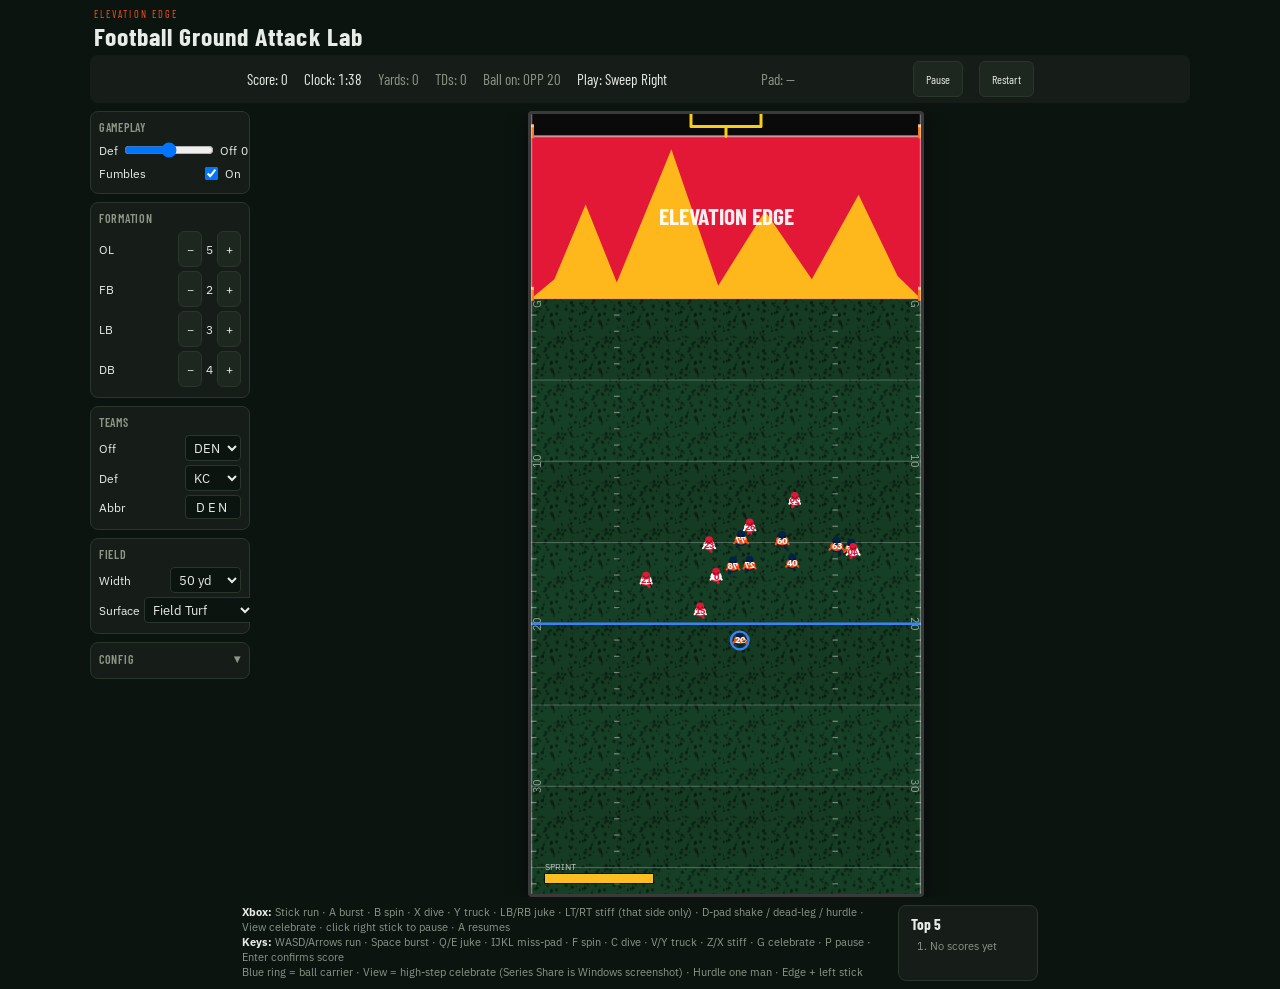
==== commit 352cc8b1: "v2.0: Uncouple left stick and D-pad; eight extra moves on the pad" ====
--- a/index.html
+++ b/index.html
@@ -1,2065 +1,3578 @@
 <!DOCTYPE html>
 <html lang="en">
 <head>
-  <meta charset="UTF-8" />
-  <meta name="viewport" content="width=device-width, initial-scale=1.0" />
+  <meta charset="utf-8" />
+  <meta name="viewport" content="width=device-width, initial-scale=1" />
   <title>Football Ground Attack Lab</title>
+  <meta name="description" content="Customizable running-back drill. Make defenders miss." />
+  <meta name="theme-color" content="#0c1410" />
+  <meta property="og:type" content="x:game" />
+  <link rel="preconnect" href="https://fonts.googleapis.com" />
+  <link rel="preconnect" href="https://fonts.gstatic.com" crossorigin />
+  <link href="https://fonts.googleapis.com/css2?family=Barlow+Condensed:wght@600;700&family=IBM+Plex+Sans:wght@400;500;600&display=swap" rel="stylesheet" />
   <style>
-    * { box-sizing: border-box; margin: 0; padding: 0; }
-    body {
-      background: #0d0d0d; color: #eee;
-      font-family: system-ui, -apple-system, "Segoe UI", sans-serif;
-      display: flex; flex-direction: column; align-items: center;
-      min-height: 100vh; padding: 6px 8px 12px;
-    }
-    #mainWrap {
-      display: flex; flex-direction: row; align-items: flex-start;
-      gap: 12px; width: 100%; max-width: 1100px; justify-content: center;
-    }
-
-    #playCallPanel {
-      min-width: 148px; max-width: 148px; width: 148px;
-      white-space: nowrap; overflow: hidden; text-overflow: ellipsis;
-    }
-    #playCallName {
-      display: inline-block; max-width: 90px;
-      overflow: hidden; text-overflow: ellipsis; white-space: nowrap;
-      vertical-align: bottom;
-    }
-    #sideControls {
-      display: flex; flex-direction: column; gap: 6px;
-      width: 160px; min-width: 150px; flex-shrink: 0;
-      max-height: 78vh; overflow-y: auto;
-      order: 0;
-    }
-    #canvasWrap {
-      order: 1; flex: 0 1 auto;
-    }
-    #sideControls .panel {
-      flex-direction: column; align-items: stretch;
-      width: 100%; margin-bottom: 0; padding: 6px 8px;
-      gap: 5px;
-    }
-    #sideControls .panel-title {
-      text-align: left; margin-bottom: 4px;
-    }
-    #sideControls .setting {
-      justify-content: space-between; width: 100%;
-    }
-    #canvasWrap {
-      flex: 0 1 auto; overflow-x: auto; max-width: calc(100vw - 200px);
-    }
-    h1 { font-size: 1.05rem; margin-bottom: 3px; font-weight: 650; letter-spacing: 0.02em; }
-    .row {
-      display: flex; gap: 8px; margin-bottom: 4px; font-size: 0.72rem;
-      background: #1a1a1a; padding: 4px 9px; border-radius: 7px;
-      flex-wrap: wrap; justify-content: center; align-items: center;
-    }
-    #hud { background: #222; }
-    #hud span { font-variant-numeric: tabular-nums; }
-    #clock.red { color: #ef4444; font-weight: 700; }
-    button, .btn {
-      background: #333; color: #eee; border: 1px solid #555;
-      border-radius: 4px; padding: 2px 7px; cursor: pointer; font-size: 0.72rem;
-    }
-    button:hover, .btn:hover { background: #444; }
-    .setting { display: flex; align-items: center; gap: 3px; }
-    .setting button { width: 20px; padding: 1px 0; font-size: 0.7rem; }
-    input[type="number"], select, #teamAbbr {
-      background: #111; color: #eee; border: 1px solid #555;
-      border-radius: 4px; padding: 1px 4px; text-align: center; font-size: 0.72rem;
-    }
-    input[type="number"] { width: 42px; }
-    #teamAbbr { width: 48px; letter-spacing: 0.12em; text-transform: uppercase; }
-    select { width: auto; max-width: 110px; }
-    canvas {
-      background: #0a0a0a; border: 3px solid #3a3a3a; border-radius: 4px;
-      display: block; max-width: 100%; box-shadow: 0 4px 18px rgba(0,0,0,0.55);
-    }
-    #side {
-      display: flex; gap: 14px; margin-top: 6px; flex-wrap: wrap;
-      justify-content: center; max-width: 820px; font-size: 0.7rem; color: #999;
-    }
-    #help { line-height: 1.35; max-width: 380px; }
-    #scores {
-      background: #1a1a1a; border: 1px solid #333; border-radius: 7px;
-      padding: 5px 9px; min-width: 120px;
-    }
-    #scores h3 { color: #bbb; font-size: 0.75rem; margin-bottom: 2px; }
-    #scores ol { padding-left: 14px; margin: 0; }
-    #nameModal, #continueModal {
-      display: none; position: fixed; inset: 0; background: rgba(0,0,0,0.78);
-      align-items: center; justify-content: center; z-index: 100;
-    }
-    #nameModal.show, #continueModal.show { display: flex; }
-    #nameBox, #continueBox {
-      background: #222; padding: 16px 20px; border-radius: 10px; text-align: center;
-      border: 1px solid #444;
-    }
-    #nameBox input { width: 70px; margin: 8px 0; font-size: 1.1rem; letter-spacing: 0.15em; text-transform: uppercase; }
-    label { cursor: pointer; }
-    .sep { width: 1px; height: 14px; background: #444; margin: 0 2px; }
+    :root {
+      --bg: #0c1410; --surface: #161c18; --surface-2: #1e2620; --fg: #e8ece6;
+      --muted: #8b9688; --accent: #fb4f14; --line: #2a352c;
+      --font-sans: "IBM Plex Sans", ui-sans-serif, system-ui, sans-serif;
+      --font-display: "Barlow Condensed", "IBM Plex Sans", sans-serif;
+    }
+    * { box-sizing: border-box; }
+    html, body { margin: 0; min-height: 100%; background: var(--bg); color: var(--fg); font-family: var(--font-sans); }
+    button:not(:disabled), [role="button"]:not(:disabled) { cursor: pointer; }
+    main { display: flex; flex-direction: column; align-items: center; min-height: 100vh; padding: 8px; }
+    header { display: flex; width: 100%; max-width: 1100px; align-items: baseline; justify-content: space-between; gap: 12px; padding: 0 4px; margin-bottom: 4px; }
+    .eyebrow { font-family: var(--font-display); font-size: 0.65rem; letter-spacing: 0.2em; text-transform: uppercase; color: var(--accent); margin: 0; }
+    h1 { font-family: var(--font-display); font-size: 1.35rem; font-weight: 700; letter-spacing: 0.04em; margin: 0; }
+    #hud { display: flex; flex-wrap: wrap; width: 100%; max-width: 1100px; align-items: center; justify-content: center; gap: 4px 16px; border-radius: 8px; background: var(--surface); padding: 6px 12px; font-family: var(--font-display); font-size: 0.95rem; font-variant-numeric: tabular-nums; margin-bottom: 8px; }
+    .playcall { width: 10.5rem; flex-shrink: 0; }
+    #playCallName { display: inline-block; width: 7.25rem; overflow: hidden; text-overflow: ellipsis; white-space: nowrap; vertical-align: bottom; }
+    .padstat { width: 8.5rem; flex-shrink: 0; }
+    #playCallName.play-call-flash { animation: playCallFlash 0.55s ease; }
+    @keyframes playCallFlash { from { color: var(--accent); } to { color: inherit; } }
+    .muted { color: var(--muted); }
+    #status { color: var(--accent); }
+    #hud button, aside button, #saveScoreBtn, #continueBtn { min-height: 36px; border-radius: 6px; border: 1px solid var(--line); background: var(--surface-2); color: var(--fg); padding: 4px 12px; font-family: inherit; font-size: 0.75rem; }
+    #continueBtn { border-color: var(--accent); background: rgba(251,79,20,0.18); }
+    #mainWrap { display: flex; width: 100%; max-width: 1100px; flex-direction: column; align-items: flex-start; justify-content: center; gap: 12px; }
+    @media (min-width: 768px) { #mainWrap { flex-direction: row; } h1 { font-size: 1.6rem; } }
+    aside { display: flex; width: 100%; flex-shrink: 0; flex-direction: column; gap: 8px; }
+    @media (min-width: 768px) { aside { width: 160px; max-height: 78vh; overflow-y: auto; } }
+    .panel { border-radius: 8px; border: 1px solid var(--line); background: var(--surface); padding: 8px; font-size: 12px; }
+    .panel-title { margin-bottom: 4px; font-family: var(--font-display); font-weight: 600; letter-spacing: 0.06em; text-transform: uppercase; color: var(--muted); }
+    .row { display: flex; align-items: center; justify-content: space-between; gap: 4px; padding: 2px 0; }
+    aside select, aside input[type="number"], aside input[type="text"], #nameInput, #teamAbbr { border-radius: 4px; border: 1px solid var(--line); background: var(--bg); color: var(--fg); padding: 2px 4px; font-family: inherit; }
+    #teamAbbr, #nameInput { text-align: center; letter-spacing: 0.2em; text-transform: uppercase; }
+    #teamAbbr { width: 3.5rem; }
+    #nameInput { width: 5rem; font-size: 1.1rem; margin: 8px 0; }
+    .pm { display: flex; align-items: center; gap: 4px; }
+    .pm button { width: 36px; height: 36px; padding: 0; }
+    @media (min-width: 768px) { .pm button { width: 24px; height: 24px; } }
+    #canvasWrap { position: relative; min-width: 0; flex: 1; overflow-x: auto; width: 100%; }
+    #game { display: block; margin: 0 auto; max-width: 100%; height: auto; border-radius: 4px; border: 3px solid #3a3a3a; background: #0a0a0a; box-shadow: 0 4px 18px rgba(0,0,0,0.55); touch-action: none; }
+    #touchLayer { pointer-events: none; position: absolute; inset: 0; font-size: 10px; letter-spacing: 0.16em; text-transform: uppercase; color: rgba(232,236,230,0.3); font-family: var(--font-display); }
+    #touchLayer span { position: absolute; bottom: 12px; }
+    #touchLayer .run { left: 12%; }
+    #touchLayer .burst { right: 8%; }
+    @media (min-width: 768px) { #touchLayer { display: none; } }
+    .foot { display: flex; width: 100%; max-width: 1100px; flex-wrap: wrap; justify-content: center; gap: 16px; margin-top: 8px; font-size: 0.7rem; line-height: 1.35; color: var(--muted); }
+    #help { max-width: 640px; }
+    #help strong { color: var(--fg); }
+    .scores { min-width: 140px; border-radius: 8px; border: 1px solid var(--line); background: var(--surface); padding: 8px 12px; }
+    .scores h3 { font-family: var(--font-display); font-size: 0.95rem; margin: 0; color: var(--fg); }
+    #scoreList { margin: 4px 0 0; padding-left: 1.2rem; }
+    .modal { position: fixed; inset: 0; z-index: 50; display: none; align-items: center; justify-content: center; background: rgba(12,20,16,0.8); }
+    .modal-card { border-radius: 12px; border: 1px solid var(--line); background: var(--surface); padding: 20px 24px; text-align: center; }
+    #advSlider { width: 90px; }
+    .hidden { display: none !important; }
+    .flex { display: flex !important; }
+    details > summary::-webkit-details-marker { display: none; }
+    details[open] > summary span { transform: rotate(180deg); display: inline-block; }
+    #pauseBanner { position: absolute; inset: 0; display: flex; align-items: center; justify-content: center; pointer-events: none; z-index: 10; }
+    #pauseBanner.hidden { display: none !important; }
+    #surfaceSelect { max-width: 118px; }
   </style>
 </head>
 <body>
-  <h1>Football Ground Attack Lab</h1>
-
-  <div class="row" id="hud">
-    <div class="stat-main">Score: <span id="score">0</span></div>
-    <div class="stat-main">Clock: <span id="clock">1:00</span></div>
-    <div class="stat-sub">Yards: <span id="totalYards">0</span></div>
-    <div class="stat-sub">TDs: <span id="tdCount">0</span></div>
-    <div class="stat-sub">Ball on: <span id="ballOn">OPP 20</span></div>
-    <div id="playCallPanel"><span class="label">Play Call:</span> <span id="playCallName">—</span></div>
-    <button id="pauseBtn">Pause</button>
-    <button id="restartBtn">Restart</button>
-  </div>
-
-  <div id="mainWrap">
-    <div id="sideControls">
-      <div class="panel" id="formationPanel">
-        <div class="panel-title">Select Formation</div>
-        <div class="setting">OL <button id="olMinus">−</button><span id="olVal">2</span><button id="olPlus">+</button></div>
-        <div class="setting">FB <button id="fbMinus">−</button><span id="fbVal">2</span><button id="fbPlus">+</button></div>
-        <div class="setting">LB <button id="lbMinus">−</button><span id="lbVal">2</span><button id="lbPlus">+</button></div>
-        <div class="setting">DB <button id="dbMinus">−</button><span id="dbVal">3</span><button id="dbPlus">+</button></div>
+  <main>
+    <header>
+      <div>
+        <p class="eyebrow">Elevation Edge</p>
+        <h1>Football Ground Attack Lab</h1>
       </div>
-      <div class="panel" id="teamsPanel">
-        <div class="panel-title">Select Teams</div>
-        <div class="setting">Offense <select id="offUniform"></select></div>
-        <div class="setting">Defense <select id="defUniform"></select></div>
-        <div class="setting">Abbr <input id="teamAbbr" maxlength="3" value="DEN" /></div>
-      </div>
-      <div class="panel" id="configPanel">
-        <div class="panel-title">Advanced Config</div>
-        <div class="setting">Width <select id="widthSelect"></select></div>
-        <div class="setting">Min <select id="minSelect">
-          <option value="1" selected>1</option>
-          <option value="2">2</option>
-          <option value="3">3</option>
-          <option value="4">4</option>
-          <option value="5">5</option>
-        </select></div>
-        <div class="setting">Start yd <input type="number" id="startYardInput" value="20" min="1" max="99" /></div>
-        <div class="setting">
-          <label><input type="radio" name="postTdMode" value="increment" checked /> Inc</label>
-          <input type="number" id="incrementInput" value="-5" style="width:38px" />
+    </header>
+    <div id="hud">
+      <div>Score: <span id="score">0</span></div>
+      <div>Clock: <span id="clock">1:00</span></div>
+      <div class="muted">Yards: <span id="totalYards">0</span></div>
+      <div class="muted">TDs: <span id="tdCount">0</span></div>
+      <div class="muted">Ball on: <span id="ballOn">OPP 20</span></div>
+      <div class="playcall">Play: <span id="playCallName">—</span></div>
+      <div id="padStatus" class="muted padstat">Pad: —</div>
+      <button type="button" id="pauseBtn">Pause</button>
+      <button type="button" id="restartBtn">Restart</button>
+    </div>
+    <div id="mainWrap">
+      <aside id="sideControls">
+        <div class="panel">
+          <div class="panel-title">Gameplay</div>
+          <div class="row">
+            <span>Def</span>
+            <input id="advSlider" type="range" min="-5" max="5" value="0" step="1" />
+            <span>Off</span>
+            <span id="advLabel">0</span>
+          </div>
+          <label class="row">Fumbles
+            <span style="display:flex;align-items:center;gap:4px">
+              <input id="fumblesCheck" type="checkbox" checked />
+              <span id="fumblesLabel">On</span>
+            </span>
+          </label>
         </div>
-        <div class="setting">
-          <label><input type="radio" name="postTdMode" value="random" /> Rand</label>
-          <input type="number" id="randMin" value="20" min="1" max="99" style="width:36px" />–
-          <input type="number" id="randMax" value="80" min="1" max="99" style="width:36px" />
+        <div class="panel">
+          <div class="panel-title">Formation</div>
+          <div class="row"><span>OL</span><span class="pm"><button type="button" id="olMinus">−</button><span id="olVal">5</span><button type="button" id="olPlus">+</button></span></div>
+          <div class="row"><span>FB</span><span class="pm"><button type="button" id="fbMinus">−</button><span id="fbVal">2</span><button type="button" id="fbPlus">+</button></span></div>
+          <div class="row"><span>LB</span><span class="pm"><button type="button" id="lbMinus">−</button><span id="lbVal">3</span><button type="button" id="lbPlus">+</button></span></div>
+          <div class="row"><span>DB</span><span class="pm"><button type="button" id="dbMinus">−</button><span id="dbVal">4</span><button type="button" id="dbPlus">+</button></span></div>
         </div>
-        <div class="setting">
-          <span>Def</span>
-          <input type="range" id="advSlider" min="-5" max="5" value="0" step="1" style="width:90px" />
-          <span>Off</span>
-          <span id="advLabel">0</span>
+        <div class="panel">
+          <div class="panel-title">Teams</div>
+          <label class="row">Off <select id="offUniform"></select></label>
+          <label class="row">Def <select id="defUniform"></select></label>
+          <label class="row">Abbr <input id="teamAbbr" maxlength="3" value="DEN" /></label>
+        </div>
+        <div class="panel">
+          <div class="panel-title">Field</div>
+          <label class="row">Width <select id="widthSelect"></select></label>
+          <label class="row">Surface
+            <select id="surfaceSelect">
+              <option value="grass" selected>Natural Grass</option>
+              <option value="fieldturf">Field Turf</option>
+              <option value="astroturf">Astro Turf</option>
+            </select>
+          </label>
+        </div>
+        <details class="panel" id="configPanel">
+          <summary class="panel-title" style="cursor:pointer;display:flex;align-items:center;justify-content:space-between;list-style:none">
+            Config <span aria-hidden>▾</span>
+          </summary>
+          <label class="row">Clock
+            <select id="minSelect">
+              <option value="60">1:00</option>
+              <option value="100" selected>1:40</option>
+              <option value="120">2:00</option>
+              <option value="180">3:00</option>
+              <option value="240">4:00</option>
+              <option value="300">5:00</option>
+            </select>
+          </label>
+          <label class="row">Start yd <input type="number" id="startYardInput" value="20" min="1" max="99" /></label>
+          <div class="row">
+            <label><input type="radio" name="postTdMode" value="increment" checked /> Inc</label>
+            <input type="number" id="incrementInput" value="-5" />
+          </div>
+          <div class="row">
+            <label><input type="radio" name="postTdMode" value="random" /> Rand</label>
+            <input type="number" id="randMin" value="20" min="1" max="99" />
+            –
+            <input type="number" id="randMax" value="80" min="1" max="99" />
+          </div>
+        </details>
+      </aside>
+      <div id="canvasWrap">
+        <canvas id="game" width="520" height="780" tabindex="0"></canvas>
+        <div id="pauseBanner" class="hidden">
+          <div style="border:1px solid var(--accent);background:rgba(12,20,16,0.85);padding:12px 20px;border-radius:8px;font-family:var(--font-display);font-size:1.15rem;font-weight:600;text-align:center">
+            Game paused.<br />
+            <span style="font-size:1rem;font-weight:500">Press A to resume. Press B to restart.</span>
+          </div>
+        </div>
+        <div id="touchLayer" aria-hidden="true">
+          <span class="run">Run</span>
+          <span class="burst">Burst</span>
         </div>
       </div>
     </div>
-
-    <div id="canvasWrap">
-      <canvas id="game" width="520" height="780"></canvas>
+    <div class="foot">
+      <div id="help">
+        <strong>Xbox:</strong> Stick run · A burst · B spin · X dive · Y truck · LB/RB juke ·
+        LT/RT stiff (that side only) · D-pad shake / dead-leg / hurdle · View celebrate · click right stick to pause · A resumes
+        <br />
+        <strong>Keys:</strong> WASD/Arrows run · Space burst · Q/E juke · IJKL miss-pad · F spin ·
+        C dive · V/Y truck · Z/X stiff · G celebrate · P pause · Enter confirms score
+        <br />
+        Blue ring = ball carrier · View = high-step celebrate (Series Share is Windows screenshot) · Hurdle one man · Edge + left stick
+      </div>
+      <div class="scores">
+        <h3>Top 5</h3>
+        <ol id="scoreList"></ol>
+      </div>
+    </div>
+  </main>
+  <div id="nameModal" class="modal hidden">
+    <div class="modal-card">
+      <div>Time expired! Final score: <span id="finalScore">0</span></div>
+      <div style="margin-top:8px">Team abbreviation:</div>
+      <input id="nameInput" maxlength="3" value="DEN" />
+      <br />
+      <button type="button" id="saveScoreBtn">Enter</button>
+      <div class="muted" style="margin-top:8px;font-size:12px">
+        Press A / Enter to start the next game
+      </div>
     </div>
   </div>
-
-  <div id="side">
-    <div id="help">
-      <strong>Keyboard:</strong> WASD/Arrows move · Space burst · Q/E juke · Z/X stiff · F spin · C dive · V/Y truck · P pause · G celebrate<br>
-      <strong>Xbox:</strong> Stick move · A burst · B spin · X dive · Y truck · LB/RB juke · LT/RT stiff · Start pause · Select celebrate<br>
-      First steps auto-run (override after step 1) · Blue ring = ball carrier · Enter submits score
-    </div>
-    <div id="scores">
-      <h3>Top 5 Scores</h3>
-      <ol id="scoreList"></ol>
+  <div id="continueModal" class="modal hidden">
+    <div class="modal-card">
+      <div style="font-size:1.1rem;margin-bottom:8px">5 games complete</div>
+      <div class="muted" style="margin-bottom:12px">Press Continue (or A) to keep playing</div>
+      <button type="button" id="continueBtn">Continue</button>
     </div>
   </div>
-
-  <div id="nameModal">
-    <div id="nameBox">
-      <div>Time expired! Final score: <span id="finalScore">0</span></div>
-      <div style="margin-top:6px">Team abbreviation:</div>
-      <input id="nameInput" maxlength="3" value="DEN" />
-      <br>
-      <button id="saveScoreBtn">Enter</button>
-      <div style="margin-top:8px;font-size:0.75rem;color:#888">New game starts in <span id="autoStart">15</span>s</div>
-    </div>
-  </div>
-
-  <div id="continueModal">
-    <div id="continueBox">
-      <div style="font-size:1rem;margin-bottom:10px">5 games complete</div>
-      <div style="color:#aaa;margin-bottom:12px">Press Continue to keep playing</div>
-      <button id="continueBtn" style="padding:6px 18px;font-size:0.9rem">Continue</button>
-    </div>
-  </div>
-
-<script>
-// =====================================================
-// Football Ground Attack Lab  v1.1
-// =====================================================
-
-const canvas = document.getElementById('game');
-const ctx = canvas.getContext('2d');
-
-// ---------- UNIFORMS ----------
+  <script>
+"use strict";
+var FGAL = (() => {
+/**
+ * Football Ground Attack Lab — Default feel pass
+ * Port of the v1 canvas sim + locked v2 mapping / AI / truck / burst / fumble.
+ */
 const UNIFORMS = [
-  { id: 0, abbr: 'DEN', name: 'Broncos',  helmet: '#002244', jersey: '#FB4F14', pants: '#002244', number: '#FFFFFF', endPrimary: '#002244', endSecondary: '#FB4F14' },
-  { id: 1, abbr: 'KC',  name: 'Chiefs',   helmet: '#E31837', jersey: '#FFFFFF', pants: '#E31837', number: '#E31837', endPrimary: '#E31837', endSecondary: '#FFB81C' },
-  { id: 2, abbr: 'MIN', name: 'Vikings',  helmet: '#4F2683', jersey: '#FFC62F', pants: '#4F2683', number: '#4F2683', endPrimary: '#4F2683', endSecondary: '#FFC62F' },
-  { id: 3, abbr: 'NYG', name: 'Giants',   helmet: '#0B2265', jersey: '#A71930', pants: '#0B2265', number: '#FFFFFF', endPrimary: '#0B2265', endSecondary: '#A71930' },
-  { id: 4, abbr: 'JAX', name: 'Jaguars',  helmet: '#101820', jersey: '#006778', pants: '#101820', number: '#D7A22A', endPrimary: '#101820', endSecondary: '#006778' },
-  { id: 5, abbr: 'LV',  name: 'Raiders',  helmet: '#A5ACAF', jersey: '#000000', pants: '#A5ACAF', number: '#FFFFFF', endPrimary: '#000000', endSecondary: '#A5ACAF' },
-  { id: 6, abbr: 'NE',  name: 'Patriots', helmet: '#002244', jersey: '#002244', pants: '#C60C30', number: '#FFFFFF', endPrimary: '#002244', endSecondary: '#C60C30' },
-  { id: 7, abbr: 'BUF', name: 'Bills',    helmet: '#00338D', jersey: '#00338D', pants: '#C60C30', number: '#FFFFFF', endPrimary: '#00338D', endSecondary: '#C60C30' },
-  { id: 8, abbr: 'CLE', name: 'Browns',   helmet: '#311D00', jersey: '#FF3C00', pants: '#311D00', number: '#FFFFFF', endPrimary: '#311D00', endSecondary: '#FF3C00' },
-  { id: 9, abbr: 'PIT', name: 'Steelers', helmet: '#FFB612', jersey: '#000000', pants: '#000000', number: '#FFB612', endPrimary: '#000000', endSecondary: '#FFB612' },
-  { id:10, abbr: 'SF',  name: '49ers',    helmet: '#AA0000', jersey: '#AA0000', pants: '#B3995D', number: '#FFFFFF', endPrimary: '#AA0000', endSecondary: '#B3995D' },
-  { id:11, abbr: 'MIA', name: 'Dolphins', helmet: '#008E97', jersey: '#008E97', pants: '#FC4C02', number: '#FFFFFF', endPrimary: '#008E97', endSecondary: '#FC4C02' },
-  { id:12, abbr: 'IND', name: 'Colts',    helmet: '#002C5F', jersey: '#002C5F', pants: '#A2AAAD', number: '#FFFFFF', endPrimary: '#002C5F', endSecondary: '#A2AAAD' },
-  { id:13, abbr: 'GB',  name: 'Packers',  helmet: '#203731', jersey: '#203731', pants: '#FFB612', number: '#FFFFFF', endPrimary: '#203731', endSecondary: '#FFB612' }
+    { id: 0, abbr: "DEN", name: "Broncos", helmet: "#002244", jersey: "#FB4F14", pants: "#002244", number: "#FFFFFF", endPrimary: "#002244", endSecondary: "#FB4F14" },
+    { id: 1, abbr: "KC", name: "Chiefs", helmet: "#E31837", jersey: "#FFFFFF", pants: "#E31837", number: "#E31837", endPrimary: "#E31837", endSecondary: "#FFB81C" },
+    { id: 2, abbr: "MIN", name: "Vikings", helmet: "#4F2683", jersey: "#FFC62F", pants: "#4F2683", number: "#4F2683", endPrimary: "#4F2683", endSecondary: "#FFC62F" },
+    { id: 3, abbr: "NYG", name: "Giants", helmet: "#0B2265", jersey: "#A71930", pants: "#0B2265", number: "#FFFFFF", endPrimary: "#0B2265", endSecondary: "#A71930" },
+    { id: 4, abbr: "JAX", name: "Jaguars", helmet: "#101820", jersey: "#006778", pants: "#101820", number: "#D7A22A", endPrimary: "#101820", endSecondary: "#006778" },
+    { id: 5, abbr: "LV", name: "Raiders", helmet: "#A5ACAF", jersey: "#000000", pants: "#A5ACAF", number: "#FFFFFF", endPrimary: "#000000", endSecondary: "#A5ACAF" },
+    { id: 6, abbr: "BUF", name: "Bills", helmet: "#00338D", jersey: "#00338D", pants: "#C60C30", number: "#FFFFFF", endPrimary: "#00338D", endSecondary: "#C60C30" },
+    { id: 7, abbr: "SF", name: "49ers", helmet: "#AA0000", jersey: "#AA0000", pants: "#B3995D", number: "#FFFFFF", endPrimary: "#AA0000", endSecondary: "#B3995D" },
+    { id: 8, abbr: "MIA", name: "Dolphins", helmet: "#008E97", jersey: "#008E97", pants: "#FC4C02", number: "#FFFFFF", endPrimary: "#008E97", endSecondary: "#FC4C02" },
+    { id: 9, abbr: "GB", name: "Packers", helmet: "#203731", jersey: "#203731", pants: "#FFB612", number: "#FFFFFF", endPrimary: "#203731", endSecondary: "#FFB612" },
 ];
-
-// ---------- NUMBER POOLS ----------
 const NUM_POOLS = {
-  QB:  [10, 18],
-  FB:  [27, 40, 44, 45],
-  HB:  [12, 13, 20, 21, 27, 30, 38, 22],
-  DB:  [2, 9, 21, 29, 1, 23, 24, 26],
-  LB:  [0, 15, 40, 49, 52, 53, 55],
-  OL:  [60, 63, 66, 69, 72, 74, 77, 78]
+    QB: [10, 18],
+    FB: [27, 40, 44, 45],
+    HB: [12, 13, 20, 21, 27, 30, 38, 22],
+    DB: [2, 9, 21, 29, 1, 23, 24, 26],
+    LB: [0, 15, 40, 49, 52, 53, 55],
+    OL: [60, 63, 66, 69, 72, 74, 77, 78],
 };
-
-// ---------- FIELD / GAME STATE ----------
-let FIELD_WIDTH = 50;           // playable width in yards (user setting)
-const REF_WIDTH = 50;
-const BASE_CANVAS_H = 780;
-// At FIELD_WIDTH=100 the field is square (width === height)
-const PX_PER_YARD_X = BASE_CANVAS_H / 100;
-let VISIBLE_YARDS = 48;
-let SCALE_X = PX_PER_YARD_X;
-let SCALE_Y = BASE_CANVAS_H / VISIBLE_YARDS;
-function refreshScale() {
-  FIELD_WIDTH = Math.max(5, Math.min(100, FIELD_WIDTH));
-  canvas.width = Math.round(FIELD_WIDTH * PX_PER_YARD_X);
-  canvas.height = BASE_CANVAS_H;
-  SCALE_X = canvas.width / FIELD_WIDTH;
-  SCALE_Y = canvas.height / VISIBLE_YARDS;
+const OFF_PLAYS = [
+    { id: "diveL", name: "Dive Left", arrow: [-0.25], blockStyle: "tight", lockFirst: false, steps: [{ dx: -0.15, dy: 1, t: 0.18 }] },
+    { id: "diveR", name: "Dive Right", arrow: [0.25], blockStyle: "tight", lockFirst: false, steps: [{ dx: 0.15, dy: 1, t: 0.18 }] },
+    { id: "blastL", name: "Blast Left", arrow: [-0.35], blockStyle: "push", lockFirst: false, steps: [{ dx: -0.25, dy: 1, t: 0.2 }] },
+    { id: "blastR", name: "Blast Right", arrow: [0.35], blockStyle: "push", lockFirst: false, steps: [{ dx: 0.25, dy: 1, t: 0.2 }] },
+    { id: "sweepL", name: "Sweep Left", arrow: [-1.15], blockStyle: "wallL", lockFirst: false, steps: [{ dx: -0.9, dy: 0.5, t: 0.22 }] },
+    { id: "sweepR", name: "Sweep Right", arrow: [1.15], blockStyle: "wallR", lockFirst: false, steps: [{ dx: 0.9, dy: 0.5, t: 0.22 }] },
+    { id: "counterL", name: "Counter Left", arrow: [0.7, -1.1], blockStyle: "pullL", lockFirst: true, steps: [{ dx: 0.55, dy: 0.2, t: 0.2 }, { dx: -0.85, dy: 0.7, t: 0.22 }] },
+    { id: "counterR", name: "Counter Right", arrow: [-0.7, 1.1], blockStyle: "pullR", lockFirst: true, steps: [{ dx: -0.55, dy: 0.2, t: 0.2 }, { dx: 0.85, dy: 0.7, t: 0.22 }] },
+];
+const DEF_SCHEMES = [
+    { id: "base", depthLB: 5.0, depthDB: 9.0, cluster: "spread" },
+    { id: "tight", depthLB: 4.2, depthDB: 8.0, cluster: "middle" },
+    { id: "wide", depthLB: 5.2, depthDB: 9.5, cluster: "wide" },
+    { id: "shadeL", depthLB: 4.6, depthDB: 8.5, cluster: "left" },
+    { id: "shadeR", depthLB: 4.6, depthDB: 8.5, cluster: "right" },
+    { id: "press", depthLB: 3.8, depthDB: 7.2, cluster: "middle" },
+    { id: "soft", depthLB: 6.2, depthDB: 11.0, cluster: "spread" },
+    { id: "goalLine", depthLB: 3.6, depthDB: 6.2, cluster: "middle" },
+];
+const SPRINT_MULT = 1.38;
+const STORAGE_KEY = "fga_lab_top5_v3";
+const DPAD_DIAG_WIN = 0.04;
+function clamp(v, lo, hi) {
+    return Math.max(lo, Math.min(hi, v));
 }
-function fieldLeft() { return 0; }
-function fieldRight() { return FIELD_WIDTH; }
-
-let cameraY = 55;
-let clock = 60.0;
-let gameMinutes = 1;
-let score = 0;
-let totalYards = 0;
-let tdCount = 0;
-let playActive = true;
-let paused = false;
-let pauseTimer = 0;
-let lastTime = performance.now();
-let gamepadIndex = null;
-let sessionOver = false;
-let gamesPlayed = 0;
-let controlSide = 'offense'; // defense control deferred
-
-let numOL = 2;
-let numFB = 2;
-let numLBs = 2;
-let numDBs = 3;
-
-let pendingAdvantage = 0;
-let activeAdvantage = 0;
-
-
-let userStartYard = 20;
-let postTdMode = 'increment';
-let tdIncrement = -5;
-let randMin = 20;
-let randMax = 80;
-
-let ballYard = 80;
-let playStartYard = 80;
-let driveStartYard = 80;   // original LOS of the current drive (for post-TD increment)
-
-let rb = null;
-let qb = null;
-let blockers = [];
-let defenders = [];
-
-let offUni = 0;
-let defUni = 1;
-
-let assignedNums = { QB: [], FB: [], HB: [], OL: [], LB: [], DB: [] };
-
-let currentPlay = null;
-let preSnapTimer = 0;
-let handoffDone = false;
-let handoffProgress = 0;     // 0..1 during handoff animation
-let celebrateTimer = 0;
-
-let qbBlocks = true;
-let logoFlip = 1;            // 1 or -1, randomized each game
-
-let moveCooldown = 0;
-let activeMove = null;
-let moveTimer = 0;
-
-let autoStartTimer = null;
-let scriptSteps = [], scriptIndex = 0, scriptTimer = 0, scriptLocked = false;
-let tackleAnim = null; // { timer, ox, oy, fx, fy, yards }
-let autoStartRemaining = 15;
-
-// ---------- PLAY DEFINITIONS ----------
-// arrow: array of direction segments for tip-to-tail drawing
-// for counter: first short step, then main angle
-const OFF_PLAYS = [
-  { id: 'diveL', name: 'Dive Left', arrow: [-0.25], blockStyle: 'tight', lockFirst: false,
-    steps: [{ dx: -0.15, dy: 1, t: 0.18 }] },
-  { id: 'diveR', name: 'Dive Right', arrow: [0.25], blockStyle: 'tight', lockFirst: false,
-    steps: [{ dx: 0.15, dy: 1, t: 0.18 }] },
-  { id: 'blastL', name: 'Blast Left', arrow: [-0.35], blockStyle: 'push', lockFirst: false,
-    steps: [{ dx: -0.25, dy: 1, t: 0.20 }] },
-  { id: 'blastR', name: 'Blast Right', arrow: [0.35], blockStyle: 'push', lockFirst: false,
-    steps: [{ dx: 0.25, dy: 1, t: 0.20 }] },
-  { id: 'sweepL', name: 'Sweep Left', arrow: [-1.15], blockStyle: 'wallL', lockFirst: false,
-    steps: [{ dx: -0.9, dy: 0.5, t: 0.22 }] },
-  { id: 'sweepR', name: 'Sweep Right', arrow: [1.15], blockStyle: 'wallR', lockFirst: false,
-    steps: [{ dx: 0.9, dy: 0.5, t: 0.22 }] },
-  { id: 'counterL', name: 'Counter Left', arrow: [0.7, -1.1], blockStyle: 'pullL', lockFirst: true,
-    steps: [{ dx: 0.55, dy: 0.2, t: 0.20 }, { dx: -0.85, dy: 0.7, t: 0.22 }] },
-  { id: 'counterR', name: 'Counter Right', arrow: [-0.7, 1.1], blockStyle: 'pullR', lockFirst: true,
-    steps: [{ dx: -0.55, dy: 0.2, t: 0.20 }, { dx: 0.85, dy: 0.7, t: 0.22 }] }
-];
-
-const DEF_SCHEMES = [
-  { id: 'base',     depthLB: 5.0, depthDB: 9.0, cluster: 'spread' },
-  { id: 'tight',    depthLB: 4.2, depthDB: 8.0, cluster: 'middle' },
-  { id: 'wide',     depthLB: 5.2, depthDB: 9.5, cluster: 'wide' },
-  { id: 'shadeL',   depthLB: 4.6, depthDB: 8.5, cluster: 'left' },
-  { id: 'shadeR',   depthLB: 4.6, depthDB: 8.5, cluster: 'right' },
-  { id: 'press',    depthLB: 3.8, depthDB: 7.2, cluster: 'middle' },
-  { id: 'soft',     depthLB: 6.2, depthDB: 11.0,cluster: 'spread' },
-  { id: 'goalLine', depthLB: 3.6, depthDB: 6.2, cluster: 'middle' }
-];
-
-let currentScheme = DEF_SCHEMES[0];
-
-// ---------- HELPERS ----------
-function clamp(v, lo, hi) { return Math.max(lo, Math.min(hi, v)); }
-function dist(a, b) { return Math.hypot(a.x - b.x, a.y - b.y); }
-function randChoice(arr) { return arr[Math.floor(Math.random() * arr.length)]; }
+function dist(a, b) {
+    return Math.hypot(a.x - b.x, a.y - b.y);
+}
+function randChoice(arr) {
+    return arr[Math.floor(Math.random() * arr.length)];
+}
 function shuffle(arr) {
-  for (let i = arr.length - 1; i > 0; i--) {
-    const j = Math.floor(Math.random() * (i + 1));
-    [arr[i], arr[j]] = [arr[j], arr[i]];
-  }
-  return arr;
+    for (let i = arr.length - 1; i > 0; i--) {
+        const j = Math.floor(Math.random() * (i + 1));
+        [arr[i], arr[j]] = [arr[j], arr[i]];
+    }
+    return arr;
+}
+function hash2(ix, iy) {
+    let n = (Math.imul(ix | 0, 374761393) + Math.imul(iy | 0, 668265263)) | 0;
+    n = Math.imul(n ^ (n >>> 13), 1274126177);
+    return ((n ^ (n >>> 16)) >>> 0) / 4294967296;
+}
+function $(id) {
+    return document.getElementById(id);
+}
+function startGame(canvas) {
+    const maybeCtx = canvas.getContext("2d");
+    if (!maybeCtx)
+        return () => { };
+    const ctx = maybeCtx;
+    let FIELD_WIDTH = 50;
+    let surface = "grass";
+    const BASE_CANVAS_H = 780;
+    const PX_PER_YARD_X = BASE_CANVAS_H / 100;
+    const VISIBLE_YARDS = 48;
+    let SCALE_X = PX_PER_YARD_X;
+    let SCALE_Y = BASE_CANVAS_H / VISIBLE_YARDS;
+    function refreshScale() {
+        FIELD_WIDTH = Math.max(5, Math.min(100, FIELD_WIDTH));
+        canvas.width = Math.round(FIELD_WIDTH * PX_PER_YARD_X);
+        canvas.height = BASE_CANVAS_H;
+        SCALE_X = canvas.width / FIELD_WIDTH;
+        SCALE_Y = canvas.height / VISIBLE_YARDS;
+    }
+    function fieldLeft() {
+        return 0;
+    }
+    function fieldRight() {
+        return FIELD_WIDTH;
+    }
+    let cameraY = 55;
+    let clock = 100;
+    let gameSeconds = 100;
+    let score = 0;
+    let totalYards = 0;
+    let tdCount = 0;
+    let playActive = true;
+    let paused = false;
+    let pauseTimer = 0;
+    let lastTime = performance.now();
+    let gamepadIndex = null;
+    let padName = "";
+    let sessionOver = false;
+    let gamesPlayed = 0;
+    let numOL = 5;
+    let numFB = 2;
+    let numLBs = 3;
+    let numDBs = 4;
+    let pendingAdvantage = 0;
+    let activeAdvantage = 0;
+    let fumblesOn = true;
+    let userStartYard = 20;
+    let postTdMode = "increment";
+    let tdIncrement = -5;
+    let randMin = 20;
+    let randMax = 80;
+    let ballYard = 80;
+    let playStartYard = 80;
+    let driveStartYard = 80;
+    let ballX = 25;
+    let sprintCharge = 1;
+    let camZoom = 1;
+    let breakaway = false;
+    let tdZoom = false;
+    let sprintHoldT = 0;
+    let rb = null;
+    let qb = null;
+    let blockers = [];
+    let defenders = [];
+    let offUni = 0;
+    let defUni = 1;
+    const assignedNums = { QB: [], FB: [], HB: [], OL: [], LB: [], DB: [] };
+    let currentPlay = null;
+    let currentScheme = DEF_SCHEMES[0];
+    let preSnapTimer = 0;
+    let handoffDone = true;
+    let celebrateTimer = 0;
+    let logoFlip = 1;
+    let fieldArtSide = "def";
+    let moveCooldown = 0;
+    let activeMove = null;
+    let moveTimer = 0;
+    let moveDur = 0;
+    let autoStartTimer = null;
+    let scriptSteps = [];
+    let scriptIndex = 0;
+    let scriptTimer = 0;
+    let scriptLocked = false;
+    let tackleAnim = null;
+    let fumbleSeq = null;
+    let scoreSeq = null;
+    let hurdleTarget = null;
+    let hurdleOk = false;
+    let hurdleDidTrip = false;
+    let lastSteer = { dx: 0, dy: 1 };
+    let dive = null;
+    let autoStartRemaining = 10;
+    let hadPlayerInput = false;
+    let pauseEdge = false;
+    let spinPauseEdge = false;
+    let confirmEdge = false;
+    let celebrateEdge = false;
+    let celebFumbleLock = false;
+    let prevA = false;
+    let prevStart = false;
+    const keys = new Set();
+    const touch = { active: false, ox: 0, oy: 0, dx: 0, dy: 0, burst: false };
+    let dpadLatch = false;
+    let dpadPending = null;
+    let dpadPendingT = 0;
+    let dpadMove = null;
+    function userToAbsolute(userYd) {
+        return 100 - clamp(userYd, 1, 99);
+    }
+    function absoluteToUser(abs) {
+        return clamp(Math.round(100 - abs), 1, 99);
+    }
+    function yardLabel(y) {
+        if (y >= 100)
+            return "TD";
+        if (y <= 0)
+            return "OWN G";
+        const u = absoluteToUser(y);
+        return (y >= 50 ? "OPP " : "OWN ") + u;
+    }
+    function formatClock(t) {
+        if (t >= 60) {
+            const m = Math.floor(t / 60);
+            const s = Math.floor(t % 60);
+            return m + ":" + String(s).padStart(2, "0");
+        }
+        return t.toFixed(1);
+    }
+    function setStatus(_t) {
+        /* HUD no longer shows live event text — play call is the only label. */
+    }
+    function setPlayCall(name) {
+        const pc = $("playCallName");
+        if (!pc)
+            return;
+        pc.textContent = name;
+        pc.classList.remove("play-call-flash");
+        void pc.offsetWidth;
+        pc.classList.add("play-call-flash");
+    }
+    function setPaused(on) {
+        paused = on;
+        const pb = $("pauseBtn");
+        if (pb)
+            pb.textContent = paused ? "Resume" : "Pause";
+        const banner = $("pauseBanner");
+        if (banner)
+            banner.classList.toggle("hidden", !paused);
+    }
+    function updateBallOn() {
+        const el = $("ballOn");
+        if (el)
+            el.textContent = yardLabel(ballYard);
+    }
+    function toScreenY(absY) {
+        return (cameraY - absY) * SCALE_Y + canvas.height * 0.55;
+    }
+    function updateCamera() {
+        let fy = rb ? rb.y : null;
+        if (fumbleSeq)
+            fy = fumbleSeq.ballY;
+        if (scoreSeq)
+            fy = scoreSeq.player.y;
+        if (fy == null)
+            return;
+        const half = VISIBLE_YARDS * 0.48;
+        cameraY = clamp(fy + 6, -10 + half, 110 - half);
+        const want = breakaway || tdZoom || !!scoreSeq ? 1.48 : 1;
+        camZoom += (want - camZoom) * 0.1;
+    }
+    function offMult() {
+        return 1 + activeAdvantage * 0.06;
+    }
+    function defMult() {
+        return 1 - activeAdvantage * 0.05;
+    }
+    function getUni(side) {
+        return UNIFORMS[side === "off" ? offUni : defUni];
+    }
+    function hashLeft() {
+        return fieldLeft() + FIELD_WIDTH * 0.22;
+    }
+    function hashRight() {
+        return fieldLeft() + FIELD_WIDTH * 0.78;
+    }
+    function clampToHash(x) {
+        return clamp(x, hashLeft(), hashRight());
+    }
+    function setSpotFromPlay(x, oob) {
+        if (oob) {
+            const mid = (fieldLeft() + fieldRight()) / 2;
+            ballX = x < mid ? hashLeft() : hashRight();
+        }
+        else {
+            ballX = clampToHash(x);
+        }
+    }
+    function snapX() {
+        return clampToHash(ballX);
+    }
+    function redrawNumbersForGroup(group, count) {
+        const pool = shuffle([...(NUM_POOLS[group] || [])]);
+        assignedNums[group] = pool.slice(0, count);
+    }
+    function refreshAllNumbers() {
+        redrawNumbersForGroup("QB", 1);
+        redrawNumbersForGroup("HB", 1);
+        redrawNumbersForGroup("FB", numFB);
+        redrawNumbersForGroup("OL", numOL);
+        redrawNumbersForGroup("LB", numLBs);
+        redrawNumbersForGroup("DB", numDBs);
+    }
+    function adjustNumbersForGroup(group, count) {
+        const pool = [...(NUM_POOLS[group] || [])];
+        const current = assignedNums[group] || [];
+        const keep = current.filter((n) => pool.includes(n));
+        const used = new Set(keep);
+        const result = [...keep];
+        const available = shuffle(pool.filter((n) => !used.has(n)));
+        while (result.length < count && available.length)
+            result.push(available.pop());
+        while (result.length > count)
+            result.splice(Math.floor(Math.random() * result.length), 1);
+        assignedNums[group] = result;
+    }
+    function createPlayer(x, y, group, numIdx, side) {
+        const uni = getUni(side);
+        const nums = assignedNums[group] || [];
+        return {
+            x,
+            y,
+            vx: 0,
+            vy: 0,
+            radius: group === "OL" ? 0.95 : group === "FB" ? 0.9 : 0.85,
+            speed: group === "OL" ? 8.15 : group === "FB" ? 8.35 : group === "QB" ? 7.2 : 9.0,
+            baseSpeed: 0,
+            color: uni.jersey,
+            helmet: uni.helmet,
+            pants: uni.pants,
+            numColor: uni.number,
+            number: nums[numIdx] !== undefined ? nums[numIdx] : 0,
+            group,
+            side,
+            active: true,
+            facing: -Math.PI / 2,
+            hasBall: false,
+            slowed: 0,
+            routePhase: 0,
+            sprintOn: false,
+            sprintT: Math.random() * 2.4,
+            state: "pursue",
+            whiffT: 0,
+            recoverT: 0,
+            engageT: 0,
+            _pushYards: 0,
+            _jitter: (Math.random() - 0.5) * 0.8,
+            low: false,
+            hop: 0,
+            spinT: 0,
+            job: "pursue",
+            jobX: x,
+            jobY: y,
+            readT: 0,
+            misfireT: 0,
+            misfireIdx: -1,
+            manIdx: -1,
+            aggressor: false,
+            reactT: 0,
+            isCorner: false,
+            isSafety: false,
+            fakeBlitz: false,
+            lagT: 0,
+        };
+    }
+    function choosePlay() {
+        let pool = OFF_PLAYS;
+        if (playStartYard >= 95 || ballYard >= 95)
+            pool = OFF_PLAYS.filter((p) => !p.id.startsWith("counter"));
+        currentPlay = randChoice(pool);
+        preSnapTimer = 0.75;
+        scriptSteps = (currentPlay.steps || []).map((s) => ({ ...s }));
+        scriptIndex = 0;
+        scriptTimer = 0;
+        scriptLocked = !!currentPlay.lockFirst;
+        setPlayCall(currentPlay.name);
+    }
+    function chooseScheme() {
+        const pool = DEF_SCHEMES.filter((s) => s.id !== "goalLine");
+        const weights = pool.map((s) => (s.id === "soft" || s.id === "base" || s.id === "wide" ? 2 : 1));
+        let total = weights.reduce((a, b) => a + b, 0);
+        let r = Math.random() * total;
+        let acc = 0;
+        currentScheme = pool[pool.length - 1];
+        for (let i = 0; i < pool.length; i++) {
+            acc += weights[i];
+            if (r <= acc) {
+                currentScheme = pool[i];
+                break;
+            }
+        }
+    }
+    function placeEntitiesForNewPlay() {
+        activeAdvantage = pendingAdvantage;
+        choosePlay();
+        chooseScheme();
+        tackleAnim = null;
+        fumbleSeq = null;
+        scoreSeq = null;
+        hurdleTarget = null;
+        hurdleOk = false;
+        hurdleDidTrip = false;
+        dive = null;
+        celebrateTimer = 0;
+        sprintCharge = 1;
+        sprintHoldT = 0;
+        celebFumbleLock = false;
+        tdZoom = false;
+        const snap = snapX();
+        const behind = playStartYard - (1.6 + Math.random() * 1.8);
+        rb = createPlayer(snap + (Math.random() - 0.5) * 1.4, behind, "HB", 0, "off");
+        rb.speed = 9.0;
+        rb.hasBall = true;
+        qb = null;
+        handoffDone = true;
+        blockers = [];
+        for (let i = 0; i < numOL; i++) {
+            const spread = (i - (numOL - 1) / 2) * 2.6;
+            const b = createPlayer(snap + spread, playStartYard + 1.7, "OL", i, "off");
+            b.speed = 8.8;
+            blockers.push(b);
+        }
+        for (let i = 0; i < numFB; i++) {
+            const offset = (i - (numFB - 1) / 2) * 2.0;
+            const b = createPlayer(snap + offset, playStartYard + 0.4, "FB", i, "off");
+            b.speed = 8.95;
+            blockers.push(b);
+        }
+        defenders = [];
+        const sch = currentScheme;
+        const mid = snap;
+        function clusterX(i, n, mode) {
+            if (n <= 1)
+                return mid;
+            const t = i / (n - 1);
+            if (mode === "middle")
+                return mid + (t - 0.5) * FIELD_WIDTH * 0.26;
+            if (mode === "wide")
+                return mid + (t - 0.5) * FIELD_WIDTH * 0.76;
+            if (mode === "left")
+                return mid - FIELD_WIDTH * 0.22 + t * FIELD_WIDTH * 0.36;
+            if (mode === "right")
+                return mid - FIELD_WIDTH * 0.14 + t * FIELD_WIDTH * 0.36;
+            return mid + (t - 0.5) * FIELD_WIDTH * 0.6;
+        }
+        const compact = false;
+        const depthScale = 1;
+        for (let i = 0; i < numLBs; i++) {
+            const x = clusterX(i, numLBs, sch.cluster) + (Math.random() - 0.5) * (compact ? 0.6 : 1.3);
+            const y = playStartYard + sch.depthLB * depthScale + (Math.random() - 0.5) * 0.9;
+            const d = createPlayer(x, y, "LB", i, "def");
+            d.baseSpeed = 8.25;
+            d.speed = d.baseSpeed;
+            defenders.push(d);
+        }
+        for (let i = 0; i < numDBs; i++) {
+            const x = clusterX(i, numDBs, sch.cluster) + (Math.random() - 0.5) * (compact ? 0.8 : 1.6);
+            const y = playStartYard + sch.depthDB * depthScale + (Math.random() - 0.5) * 1.2;
+            const d = createPlayer(x, y, "DB", i, "def");
+            d.baseSpeed = 8.85;
+            d.speed = d.baseSpeed;
+            defenders.push(d);
+        }
+        defenders.forEach((d) => {
+            d._pushYards = 0;
+        });
+        assignDefenseJobs();
+        updateCamera();
+    }
+    function assignDefenseJobs() {
+        const fl = fieldLeft();
+        const fr = fieldRight();
+        const mid = (fl + fr) / 2;
+        const dbs = defenders.filter((d) => d.group === "DB").sort((a, b) => a.x - b.x);
+        const lbs = defenders.filter((d) => d.group === "LB").sort((a, b) => a.x - b.x);
+        let corners = [];
+        let safeties = [];
+        if (dbs.length <= 1) {
+            if (dbs[0]) {
+                if (Math.random() < 0.5)
+                    corners = dbs;
+                else
+                    safeties = dbs;
+            }
+        }
+        else if (dbs.length === 2) {
+            corners = dbs;
+        }
+        else {
+            corners = [dbs[0], dbs[dbs.length - 1]];
+            safeties = dbs.slice(1, -1);
+        }
+        corners.forEach((d) => {
+            d.isCorner = true;
+            d.isSafety = false;
+            d.readT = 0.42 + Math.random() * 0.38;
+            const side = d.x < mid ? -1 : 1;
+            const r = Math.random();
+            if (r < 0.18)
+                d.job = "blitz";
+            else if (r < 0.4)
+                d.job = "man";
+            else if (r < 0.7)
+                d.job = "deep";
+            else
+                d.job = "contain";
+            if (d.job === "contain") {
+                d.jobX = side < 0 ? fl + FIELD_WIDTH * 0.08 : fr - FIELD_WIDTH * 0.08;
+                d.jobY = playStartYard + 5 + Math.random() * 2;
+            }
+            else if (d.job === "deep") {
+                d.jobX = side < 0 ? fl + FIELD_WIDTH * 0.22 : fr - FIELD_WIDTH * 0.22;
+                d.jobY = Math.min(99, playStartYard + 12 + Math.random() * 4);
+            }
+            else if (d.job === "man") {
+                const sorted = [...blockers].sort((a, b) => a.x - b.x);
+                const t = side < 0 ? sorted[0] : sorted[sorted.length - 1];
+                d.manIdx = t ? blockers.indexOf(t) : -1;
+                d.jobX = d.x;
+                d.jobY = playStartYard + 6;
+            }
+            else {
+                d.jobX = d.x - side * 1.4;
+                d.jobY = playStartYard - 0.6;
+            }
+        });
+        if (corners.length >= 2 && corners.every((c) => c.job === "blitz")) {
+            const keep = corners[1];
+            keep.job = "contain";
+            const side = keep.x < mid ? -1 : 1;
+            keep.jobX = side < 0 ? fl + FIELD_WIDTH * 0.08 : fr - FIELD_WIDTH * 0.08;
+            keep.jobY = playStartYard + 5.5;
+        }
+        safeties.forEach((d, i) => {
+            d.isSafety = true;
+            d.isCorner = false;
+            d.readT = 0.48 + Math.random() * 0.4;
+            if (Math.random() < 0.5) {
+                d.job = "blitz";
+                d.jobX = mid + (Math.random() - 0.5) * 4;
+                d.jobY = playStartYard - 0.8;
+            }
+            else {
+                d.job = "deep";
+                d.jobX = mid + (i - (safeties.length - 1) / 2) * FIELD_WIDTH * 0.18;
+                d.jobY = Math.min(99, playStartYard + 14 + Math.random() * 3);
+            }
+        });
+        lbs.forEach((d, i) => {
+            d.readT = 0.38 + Math.random() * 0.32;
+            const r = Math.random();
+            if (r < 0.55) {
+                d.job = "blitz";
+                d.jobX = d.x + (Math.random() - 0.5) * 3;
+                d.jobY = playStartYard - 1.2;
+                if (lbs.length >= 2 && Math.random() < 0.45) {
+                    const other = lbs[(i + 1) % lbs.length];
+                    d.jobX = other.x;
+                }
+                if (Math.random() < 0.16) {
+                    d.fakeBlitz = true;
+                    d.reactT = 0.45 + Math.random() * 0.35;
+                }
+            }
+            else if (r < 0.72) {
+                d.job = "man";
+                const fbs = blockers.filter((b) => b.group === "FB");
+                const ols = blockers.filter((b) => b.group === "OL");
+                const pool = fbs.length ? fbs : ols.length ? ols : blockers;
+                const t = pool.length ? pool[i % pool.length] : null;
+                d.manIdx = t ? blockers.indexOf(t) : -1;
+                d.jobX = d.x;
+                d.jobY = playStartYard + 3;
+            }
+            else {
+                d.job = Math.random() < 0.5 ? "hook" : "flat";
+                if (d.job === "hook") {
+                    d.jobX = mid + (Math.random() - 0.5) * 3;
+                    d.jobY = playStartYard + 4 + Math.random() * 2;
+                }
+                else {
+                    const side = d.x < mid ? -1 : 1;
+                    d.jobX = side < 0 ? fl + FIELD_WIDTH * 0.18 : fr - FIELD_WIDTH * 0.18;
+                    d.jobY = playStartYard + 3.5;
+                }
+                if (Math.random() < 0.22) {
+                    d.fakeBlitz = true;
+                    d.reactT = 0.55 + Math.random() * 0.4;
+                }
+            }
+        });
+        if (Math.random() < 0.32 && blockers.length && defenders.length) {
+            const victim = defenders[Math.floor(Math.random() * defenders.length)];
+            victim.misfireT = 1.8 + Math.random() * 1.4;
+            victim.misfireIdx = Math.floor(Math.random() * blockers.length);
+        }
+        const ranked = [...defenders].sort((a, b) => {
+            const as = a.job === "blitz" ? 0 : 1;
+            const bs = b.job === "blitz" ? 0 : 1;
+            if (as !== bs)
+                return as - bs;
+            return a.y - b.y;
+        });
+        const nAgg = defenders.length <= 3 ? 2 : 3;
+        ranked.slice(0, nAgg).forEach((d) => {
+            d.aggressor = true;
+        });
+    }
+    function radialDeadzone(x, y, dz = 0.18) {
+        const m = Math.hypot(x, y);
+        if (m < dz)
+            return { x: 0, y: 0 };
+        const scale = (m - dz) / (1 - dz) / m;
+        return { x: x * scale, y: y * scale };
+    }
+    function classifyDpad(b) {
+        const n = (b.u ? 1 : 0) + (b.d ? 1 : 0) + (b.l ? 1 : 0) + (b.r ? 1 : 0);
+        if (n === 0 || n >= 3)
+            return null;
+        if (b.u && b.d)
+            return null;
+        if (b.l && b.r)
+            return null;
+        if (b.u && b.l)
+            return "hurdleL";
+        if (b.u && b.r)
+            return "hurdleR";
+        if (b.d && b.l)
+            return "deadlegL";
+        if (b.d && b.r)
+            return "deadlegR";
+        if (b.u)
+            return "hurdle";
+        if (b.d)
+            return "deadleg";
+        if (b.l)
+            return "shakeL";
+        if (b.r)
+            return "shakeR";
+        return null;
+    }
+    function getInput(dt) {
+        let dx = 0;
+        let dy = 0;
+        let sprint = false;
+        let spin = false;
+        let dive = false;
+        let truck = false;
+        let jukeL = false;
+        let jukeR = false;
+        let stiffL = false;
+        let stiffR = false;
+        let celebrate = false;
+        let pausePress = false;
+        let confirm = false;
+        let padLive = false;
+        dpadMove = null;
+        const typing = document.activeElement instanceof HTMLInputElement || document.activeElement instanceof HTMLSelectElement;
+        if (!typing) {
+            if (keys.has("ArrowLeft") || keys.has("KeyA"))
+                dx -= 1;
+            if (keys.has("ArrowRight") || keys.has("KeyD"))
+                dx += 1;
+            if (keys.has("ArrowUp") || keys.has("KeyW"))
+                dy += 1;
+            if (keys.has("ArrowDown") || keys.has("KeyS"))
+                dy -= 1;
+            if (keys.has("Space"))
+                sprint = true;
+            if (keys.has("KeyF"))
+                spin = true;
+            if (keys.has("KeyC"))
+                dive = true;
+            if (keys.has("KeyV") || keys.has("KeyY"))
+                truck = true;
+            if (keys.has("KeyQ"))
+                jukeL = true;
+            if (keys.has("KeyE"))
+                jukeR = true;
+            if (keys.has("KeyZ"))
+                stiffL = true;
+            if (keys.has("KeyX"))
+                stiffR = true;
+            if (keys.has("KeyG"))
+                celebrate = true;
+            if (keys.has("KeyP") || keys.has("Escape"))
+                pausePress = true;
+            if (keys.has("Enter"))
+                confirm = true;
+        }
+        if (touch.active) {
+            dx += touch.dx;
+            dy += touch.dy;
+            if (touch.burst)
+                sprint = true;
+        }
+        const pads = navigator.getGamepads ? navigator.getGamepads() : [];
+        let gp = null;
+        let fallback = null;
+        for (let i = 0; i < pads.length; i++) {
+            const p = pads[i];
+            if (!p || p.connected === false)
+                continue;
+            if (!fallback)
+                fallback = p;
+            let live = false;
+            for (let b = 0; b < p.buttons.length; b++) {
+                const gb = p.buttons[b];
+                if (gb && (gb.pressed || gb.value > 0.25)) {
+                    live = true;
+                    break;
+                }
+            }
+            if (!live) {
+                for (let a = 0; a < p.axes.length; a++) {
+                    if (Math.abs(p.axes[a] || 0) > 0.2) {
+                        live = true;
+                        break;
+                    }
+                }
+            }
+            if (live) {
+                gp = p;
+                gamepadIndex = i;
+                break;
+            }
+        }
+        if (!gp && fallback) {
+            gp = fallback;
+            gamepadIndex = fallback.index;
+        }
+        if (!gp)
+            gamepadIndex = null;
+        const btn = (i) => !!(gp && gp.buttons[i] && (gp.buttons[i].pressed || gp.buttons[i].value > 0.4));
+        const kbDpad = {
+            u: !typing && keys.has("KeyI"),
+            d: !typing && keys.has("KeyK"),
+            l: !typing && keys.has("KeyJ"),
+            r: !typing && keys.has("KeyL"),
+        };
+        const gpDpad = {
+            u: btn(12),
+            d: btn(13),
+            l: btn(14),
+            r: btn(15),
+        };
+        const bits = {
+            u: kbDpad.u || gpDpad.u,
+            d: kbDpad.d || gpDpad.d,
+            l: kbDpad.l || gpDpad.l,
+            r: kbDpad.r || gpDpad.r,
+        };
+        const anyD = bits.u || bits.d || bits.l || bits.r;
+        if (dpadLatch) {
+            if (!anyD)
+                dpadLatch = false;
+        }
+        else if (anyD) {
+            if (!dpadPending) {
+                dpadPending = { ...bits };
+                dpadPendingT = 0;
+            }
+            else {
+                dpadPending = {
+                    u: dpadPending.u || bits.u,
+                    d: dpadPending.d || bits.d,
+                    l: dpadPending.l || bits.l,
+                    r: dpadPending.r || bits.r,
+                };
+                dpadPendingT += dt;
+                const n = (dpadPending.u ? 1 : 0) + (dpadPending.d ? 1 : 0) + (dpadPending.l ? 1 : 0) + (dpadPending.r ? 1 : 0);
+                if (n >= 2 || dpadPendingT >= DPAD_DIAG_WIN) {
+                    dpadMove = classifyDpad(dpadPending);
+                    dpadLatch = true;
+                    dpadPending = null;
+                }
+            }
+        }
+        else if (dpadPending) {
+            dpadPendingT += dt;
+            if (dpadPendingT >= DPAD_DIAG_WIN) {
+                dpadMove = classifyDpad(dpadPending);
+                dpadLatch = true;
+                dpadPending = null;
+            }
+        }
+        if (gp) {
+            padLive = true;
+            padName = gp.id || "Xbox";
+            const st = radialDeadzone(gp.axes[0] || 0, -(gp.axes[1] || 0), 0.18);
+            if (st.x !== 0 || st.y !== 0) {
+                dx = st.x;
+                dy = st.y;
+            }
+            if (btn(0))
+                sprint = true;
+            if (btn(1))
+                spin = true;
+            if (btn(2))
+                dive = true;
+            if (btn(3))
+                truck = true;
+            if (btn(4))
+                jukeL = true;
+            if (btn(5))
+                jukeR = true;
+            if (btn(6) || (gp.axes[2] !== undefined && gp.axes[2] > 0.4))
+                stiffL = true;
+            if (btn(7) || (gp.axes[5] !== undefined && gp.axes[5] > 0.4))
+                stiffR = true;
+            if (btn(8))
+                celebrate = true;
+            if (btn(11))
+                pausePress = true;
+            const aNow = btn(0);
+            const sNow = btn(9);
+            if ((aNow && !prevA) || (sNow && !prevStart))
+                confirm = true;
+            prevA = aNow;
+            prevStart = sNow;
+        }
+        else {
+            padName = "";
+            prevA = false;
+            prevStart = false;
+        }
+        const mag = Math.hypot(dx, dy);
+        if (mag > 1) {
+            dx /= mag;
+            dy /= mag;
+        }
+        return { dx, dy, sprint, spin, dive, truck, jukeL, jukeR, stiffL, stiffR, celebrate, pausePress, confirm, padLive };
+    }
+    function tryMiss(kind) {
+        if (!rb)
+            return;
+        for (const d of defenders) {
+            if (d.engageT > 0)
+                continue;
+            if (d.state !== "commit" && d.state !== "breakdown")
+                continue;
+            const dd = dist(d, rb);
+            if (dd > 5.2)
+                continue;
+            const side = Math.sign(d.x - rb.x) || 1;
+            const trail = rb.y - d.y;
+            let chance = 0;
+            if (kind === "jukeL")
+                chance = side > 0 ? 0.78 : 0.28;
+            else if (kind === "jukeR")
+                chance = side < 0 ? 0.78 : 0.28;
+            else if (kind === "shakeL" || kind === "shakeR")
+                chance = d.state === "commit" ? 0.9 : 0.72;
+            else if (kind === "spin")
+                chance = Math.abs(side) && trail > -0.5 ? 0.58 : 0.28;
+            else if (kind.startsWith("deadleg"))
+                chance = trail > 0.2 ? 0.82 : 0.35;
+            else
+                continue;
+            if (d.state === "breakdown")
+                chance *= 0.75;
+            if (Math.random() > chance)
+                continue;
+            d.state = "whiff";
+            d.whiffT = kind.startsWith("shake") ? 0.52 : 0.38;
+            d.low = true;
+            const spd = Math.hypot(d.vx, d.vy) || d.speed * 0.6;
+            const ang = Math.atan2(d.vy, d.vx) || d.facing;
+            const boost = kind.startsWith("shake") ? 1.55 : 1.4;
+            d.vx = Math.cos(ang) * spd * boost;
+            d.vy = Math.sin(ang) * spd * boost;
+            if (kind === "shakeL") {
+                d.vx += 3.2;
+            }
+            else if (kind === "shakeR") {
+                d.vx -= 3.2;
+            }
+            setStatus("Miss!");
+        }
+    }
+    function resolveHurdle() {
+        if (!rb)
+            return { target: null, ok: false };
+        const carrier = rb;
+        const aimX = activeMove === "hurdleL" ? -1 : activeMove === "hurdleR" ? 1 : 0;
+        const inLane = defenders.filter((d) => {
+            if (d.state === "whiff" || d.state === "recover")
+                return false;
+            const dy = d.y - carrier.y;
+            const dx = d.x - carrier.x;
+            if (dy < -0.35 || dy > 4.5)
+                return false;
+            if (Math.abs(dx) > 2.55)
+                return false;
+            if (aimX !== 0 && aimX * dx < -0.4)
+                return false;
+            return true;
+        });
+        inLane.sort((a, b) => dist(a, carrier) - dist(b, carrier));
+        if (inLane.length === 0)
+            return { target: null, ok: true };
+        if (carrier.y >= 90) {
+            const front = inLane.filter((d) => Math.abs(d.x - carrier.x) < 1.2 && d.y >= carrier.y - 0.1);
+            if (front.length <= 1)
+                return { target: front[0] || inLane[0], ok: true };
+        }
+        const close = inLane.filter((d) => dist(d, carrier) < 3.05);
+        if (close.length >= 2)
+            return { target: close[0], ok: false };
+        if (inLane.length >= 2) {
+            const a = inLane[0];
+            const b = inLane[1];
+            const split = Math.sign(a.x - carrier.x) !== Math.sign(b.x - carrier.x) && a.x !== carrier.x;
+            const similar = Math.abs(dist(a, carrier) - dist(b, carrier)) < 1.35;
+            if (split && similar && dist(a, carrier) < 3.5 && dist(b, carrier) < 3.5) {
+                return { target: a, ok: false };
+            }
+        }
+        return { target: inLane[0], ok: true };
+    }
+    function stiffTarget(side) {
+        if (!rb)
+            return null;
+        let best = null;
+        let nd = 3.35;
+        for (const d of defenders) {
+            if (d.state === "whiff" || d.state === "recover")
+                continue;
+            const dx = d.x - rb.x;
+            if (side < 0 && dx > -0.2)
+                continue;
+            if (side > 0 && dx < 0.2)
+                continue;
+            const dd = dist(d, rb);
+            if (dd < nd) {
+                nd = dd;
+                best = d;
+            }
+        }
+        return best;
+    }
+    function startFumble(hitter) {
+        if (!fumblesOn || !rb)
+            return;
+        const playYards = Math.round(rb.y - playStartYard);
+        score = Math.max(0, score - 50);
+        rb.hasBall = false;
+        rb.low = false;
+        rb.hop = 0;
+        celebrateTimer = 0;
+        const house = rb.y <= 20;
+        const playY = rb.y;
+        if (Math.random() < 0.25) {
+            hitter.hasBall = true;
+            hitter.facing = -Math.PI / 2;
+            fumbleSeq = {
+                phase: "return",
+                t: 0,
+                defender: hitter,
+                ballX: hitter.x,
+                ballY: hitter.y,
+                ballVx: 0,
+                ballVy: 0,
+                ballHop: 0,
+                ballHopV: 0,
+                bounces: 0,
+                returnStartY: hitter.y,
+                house,
+                playYards,
+                fumbleY: playY,
+                actLock: 0,
+                scored: false,
+            };
+            rb.low = true;
+            setStatus(house ? "Stripped — house call!" : "Stripped!");
+            return;
+        }
+        const away = Math.atan2(hitter.y - rb.y, hitter.x - rb.x) || (Math.random() - 0.5) * Math.PI;
+        const chaos = (Math.random() - 0.5) * 2.6;
+        const ang = away * 0.4 + chaos;
+        const pop = 1.15 + Math.random() * 3.5;
+        fumbleSeq = {
+            phase: "loose",
+            t: 0,
+            defender: null,
+            ballX: rb.x + Math.cos(ang) * 0.4,
+            ballY: rb.y + Math.sin(ang) * 0.4,
+            ballVx: Math.cos(ang) * pop * (0.85 + Math.random() * 0.5),
+            ballVy: Math.sin(ang) * pop * (0.85 + Math.random() * 0.5),
+            ballHop: 1.8 + Math.random() * 1.4,
+            ballHopV: 5.5 + Math.random() * 3.5,
+            bounces: 0,
+            returnStartY: rb.y,
+            house,
+            playYards,
+            fumbleY: rb.y,
+            actLock: 0,
+            scored: false,
+        };
+        rb.vx = -Math.cos(ang) * 1.4;
+        rb.vy = -Math.sin(ang) * 0.6;
+        setStatus("Fumble — loose ball!");
+    }
+    function offenseNearBall(bx, by, range) {
+        if (rb && dist(rb, { x: bx, y: by }) < range)
+            return true;
+        return blockers.some((b) => b.active && dist(b, { x: bx, y: by }) < range);
+    }
+    function chaseToBall(p, bx, by, spd, dt) {
+        const ang = Math.atan2(by - p.y, bx - p.x);
+        p.x += Math.cos(ang) * spd * dt;
+        p.y += Math.sin(ang) * spd * dt;
+        p.facing = ang;
+        p.x = clamp(p.x, fieldLeft() + 0.8, fieldRight() - 0.8);
+    }
+    function finishOffFumbleRecover(spotY, down) {
+        if (!fumbleSeq || !rb)
+            return;
+        score += 50;
+        score = Math.max(0, score);
+        rb.hasBall = true;
+        if (down) {
+            rb.low = true;
+            const yg = Math.round(spotY - playStartYard);
+            fumbleSeq = null;
+            endPlay("Fumble recovered", yg, clamp(spotY, 0, 100));
+        }
+        else {
+            fumbleSeq = null;
+            setStatus("Scoop — keep running!");
+        }
+    }
+    function startScoreSeq(who, player, spike, playYards, nextStart) {
+        tdZoom = true;
+        scoreSeq = {
+            who,
+            t: 0,
+            spike,
+            player,
+            ballX: player.x,
+            ballY: player.y,
+            ballHop: 0,
+            ballHopV: 0,
+            ballOut: false,
+            nextStart,
+            playYards,
+        };
+        player.hasBall = !spike;
+        player.hop = 0;
+        setStatus(who === "def" ? "Pick-six!" : "Touchdown!");
+    }
+    function tickScore(dt) {
+        const s = scoreSeq;
+        if (!s)
+            return;
+        s.t += dt;
+        const p = s.player;
+        if (s.who === "off") {
+            p.y = Math.min(105.5, p.y + 3.2 * dt);
+            p.vy = 3.2;
+        }
+        else {
+            p.y = Math.max(-5.5, p.y - 3.2 * dt);
+            p.vy = -3.2;
+        }
+        p.x = clamp(p.x, fieldLeft() + 1, fieldRight() - 1);
+        if (s.spike && !s.ballOut && s.t > 0.32) {
+            s.ballOut = true;
+            p.hasBall = false;
+            p.hop = 1.1;
+            s.ballX = p.x + 0.35;
+            s.ballY = p.y + (s.who === "off" ? 0.6 : -0.6);
+            s.ballHop = 1.6;
+            s.ballHopV = 4.2;
+            p.low = false;
+        }
+        if (s.ballOut) {
+            s.ballHopV -= 18 * dt;
+            s.ballHop += s.ballHopV * dt;
+            s.ballY += (s.who === "off" ? 1.4 : -1.4) * dt;
+            if (s.ballHop <= 0) {
+                s.ballHop = 0;
+                s.ballHopV *= -0.35;
+                if (Math.abs(s.ballHopV) < 1.2)
+                    s.ballHopV = 0;
+            }
+        }
+        if (p.hop > 0)
+            p.hop = Math.max(0, p.hop - 4 * dt);
+        if (s.t > (s.spike ? 1.45 : 0.85)) {
+            const next = s.nextStart;
+            const who = s.who;
+            const yg = s.playYards;
+            scoreSeq = null;
+            fumbleSeq = null;
+            if (who === "off")
+                endPlay("Touchdown! +100", 0, next);
+            else
+                endPlay("Pick-six! −50", yg, next);
+        }
+    }
+    function tickFumble(dt, inp) {
+        const fs = fumbleSeq;
+        if (!fs)
+            return;
+        fs.t += dt;
+        if (fs.actLock > 0)
+            fs.actLock -= dt;
+        if (fs.phase === "loose") {
+            fs.ballHopV -= 22 * dt;
+            fs.ballHop += fs.ballHopV * dt;
+            fs.ballX += fs.ballVx * dt;
+            fs.ballY += fs.ballVy * dt;
+            if (fs.ballHop <= 0) {
+                fs.ballHop = 0;
+                if (Math.abs(fs.ballHopV) > 2.4 && fs.bounces < 6) {
+                    fs.bounces += 1;
+                    fs.ballHopV *= -0.52 - Math.random() * 0.12;
+                    const mag = Math.hypot(fs.ballVx, fs.ballVy) * (0.55 + Math.random() * 0.55);
+                    const ang = Math.atan2(fs.ballVy, fs.ballVx) + (Math.random() - 0.5) * 2.5;
+                    fs.ballVx = Math.cos(ang) * mag * (0.7 + Math.random() * 0.7);
+                    fs.ballVy = Math.sin(ang) * mag * (0.7 + Math.random() * 0.7);
+                }
+                else {
+                    fs.ballHopV = 0;
+                    fs.ballVx *= 0.86;
+                    fs.ballVy *= 0.86;
+                }
+            }
+            fs.ballX = clamp(fs.ballX, fieldLeft() + 0.6, fieldRight() - 0.6);
+            fs.ballY = clamp(fs.ballY, -8, 108);
+            const ball = { x: fs.ballX, y: fs.ballY };
+            if (rb) {
+                let spd = rb.speed * 0.95;
+                if (inp.sprint)
+                    spd *= SPRINT_MULT;
+                const mx = inp.dx * spd;
+                const my = inp.dy * spd;
+                rb.x += mx * dt;
+                rb.y += my * dt;
+                rb.vx = mx;
+                rb.vy = my;
+                if (Math.hypot(mx, my) > 0.4)
+                    rb.facing = Math.atan2(my, mx);
+                rb.x = clamp(rb.x, fieldLeft() + 0.8, fieldRight() - 0.8);
+                rb.low = false;
+            }
+            blockers.forEach((b) => {
+                if (!b.active)
+                    return;
+                chaseToBall(b, fs.ballX, fs.ballY, b.speed * 0.92, dt);
+            });
+            defenders.forEach((d) => {
+                if (d.state === "whiff")
+                    return;
+                chaseToBall(d, fs.ballX, fs.ballY, Math.max(d.speed, 8.3) * 1.05, dt);
+            });
+            const rbRange = rb ? dist(rb, ball) : 99;
+            if (rb && fs.actLock <= 0 && rbRange < 2.15 && inp.dive) {
+                fs.actLock = 0.4;
+                if (Math.random() < 0.9) {
+                    rb.low = true;
+                    rb.x = fs.ballX;
+                    rb.y = fs.ballY;
+                    finishOffFumbleRecover(fs.ballY, true);
+                    return;
+                }
+                fs.ballVx += (Math.random() - 0.5) * 6;
+                fs.ballVy += (Math.random() - 0.5) * 6;
+                fs.ballHop = 1.1;
+                fs.ballHopV = 4;
+                setStatus("Poked away!");
+            }
+            if (rb && fs.actLock <= 0 && rbRange < 2.0 && inp.truck) {
+                fs.actLock = 0.4;
+                if (Math.random() < 0.58) {
+                    rb.x = fs.ballX;
+                    rb.y = fs.ballY;
+                    finishOffFumbleRecover(fs.ballY, false);
+                    return;
+                }
+                fs.ballVx += (Math.random() - 0.5) * 5;
+                fs.ballVy += (Math.random() - 0.5) * 5;
+                fs.ballHop = 0.9;
+                fs.ballHopV = 3.4;
+                setStatus("Can't find it!");
+            }
+            let best = null;
+            let nd = 1.12;
+            defenders.forEach((d) => {
+                if (d.state === "whiff" || d.state === "recover")
+                    return;
+                const dd = dist(d, ball);
+                if (dd < nd) {
+                    nd = dd;
+                    best = d;
+                }
+            });
+            if (best && fs.t > 0.22) {
+                const rec = best;
+                rec.hasBall = true;
+                const nearby = offenseNearBall(fs.ballX, fs.ballY, 3.8);
+                if (nearby) {
+                    rec.low = true;
+                    rec.hasBall = true;
+                    const spot = clamp(fs.ballY, 0, 100);
+                    fumbleSeq = null;
+                    endPlay("Fumble! −50", fs.playYards, spot);
+                    return;
+                }
+                fs.phase = "return";
+                fs.t = 0;
+                fs.defender = rec;
+                fs.returnStartY = rec.y;
+                rec.facing = -Math.PI / 2;
+                setStatus(fs.house ? "House call!" : "Scoop and run!");
+            }
+            if (fs.t > 6.5) {
+                const spot = clamp(fs.ballY, 0, 100);
+                fumbleSeq = null;
+                endPlay("Fumble! −50", fs.playYards, spot);
+            }
+            return;
+        }
+        const rec = fs.defender;
+        if (!rec)
+            return;
+        rec.hasBall = true;
+        rec.sprintOn = true;
+        const spd = Math.max(rec.baseSpeed, 8.4) * SPRINT_MULT * 1.05;
+        rec.vy = -spd;
+        rec.vx = 0;
+        rec.y += rec.vy * dt;
+        rec.facing = -Math.PI / 2;
+        fs.ballX = rec.x;
+        fs.ballY = rec.y;
+        const gone = fs.returnStartY - rec.y;
+        if (fs.house && rec.y <= 0) {
+            rec.hasBall = true;
+            const nextStart = chooseNextStartAfterTD();
+            startScoreSeq("def", rec, true, fs.playYards, nextStart);
+            fumbleSeq = null;
+            return;
+        }
+        if (!fs.house && (gone >= 10 || rec.y <= 0)) {
+            rec.hasBall = false;
+            fumbleSeq = null;
+            endPlay("Fumble! −50", fs.playYards, clamp(fs.fumbleY - 10, 0, 100));
+        }
+    }
+    function startMove(id) {
+        if (moveCooldown > 0 || !handoffDone)
+            return;
+        activeMove = id;
+        const durs = {
+            jukeL: 0.28,
+            jukeR: 0.28,
+            shakeL: 0.34,
+            shakeR: 0.34,
+            deadleg: 0.32,
+            deadlegL: 0.34,
+            deadlegR: 0.34,
+            hurdle: 0.58,
+            hurdleL: 0.62,
+            hurdleR: 0.62,
+            spin: 0.38,
+            dive: 1.65,
+            truck: 0.85,
+            stiffL: 0.45,
+            stiffR: 0.45,
+        };
+        const cds = {
+            jukeL: 0.75,
+            jukeR: 0.75,
+            shakeL: 1.05,
+            shakeR: 1.05,
+            deadleg: 0.9,
+            deadlegL: 0.95,
+            deadlegR: 0.95,
+            hurdle: 1.1,
+            hurdleL: 1.15,
+            hurdleR: 1.15,
+            spin: 1.1,
+            dive: 1.3,
+            truck: 0.95,
+            stiffL: 0.95,
+            stiffR: 0.95,
+        };
+        moveDur = durs[id] ?? 0.3;
+        moveTimer = moveDur;
+        moveCooldown = cds[id] ?? 0.8;
+        if (id === "stiffL" || id === "stiffR") {
+            const side = id === "stiffL" ? -1 : 1;
+            if (!stiffTarget(side)) {
+                activeMove = null;
+                moveTimer = 0;
+                moveCooldown = 0.08;
+                setStatus(id === "stiffL" ? "Stiff — nobody left" : "Stiff — nobody right");
+                return;
+            }
+            setStatus(id === "stiffL" ? "Stiff left" : "Stiff right");
+        }
+        if (id.startsWith("juke") || id.startsWith("shake") || id.startsWith("deadleg") || id === "spin")
+            tryMiss(id);
+        if (id.startsWith("hurdle")) {
+            const h = resolveHurdle();
+            hurdleTarget = h.target;
+            hurdleOk = h.ok;
+            hurdleDidTrip = false;
+            setStatus(h.ok ? (h.target ? "Hurdle" : "Hurdle — air") : "Hurdle — no lane");
+        }
+        else if (id === "dive" && rb) {
+            let dx = lastSteer.dx;
+            let dy = lastSteer.dy;
+            const mag = Math.hypot(dx, dy);
+            if (mag < 0.14) {
+                dx = 0;
+                dy = 1;
+            }
+            else {
+                dx /= mag;
+                dy /= mag;
+            }
+            const near = defenders
+                .filter((d) => d.state !== "whiff" && d.state !== "recover" && dist(d, rb) < 3.55)
+                .sort((a, b) => dist(a, rb) - dist(b, rb));
+            const squeeze = near.length >= 2;
+            if (squeeze) {
+                const a = near[0];
+                const b = near[1];
+                let tx = (a.x + b.x) / 2 - rb.x;
+                let ty = (a.y + b.y) / 2 - rb.y;
+                const tm = Math.hypot(tx, ty) || 1;
+                dx = dx * 0.38 + (tx / tm) * 0.62;
+                dy = dy * 0.38 + (ty / tm) * 0.62;
+                const nm = Math.hypot(dx, dy) || 1;
+                dx /= nm;
+                dy /= nm;
+            }
+            dive = {
+                dx,
+                dy,
+                startX: rb.x,
+                startY: rb.y,
+                phase: "launch",
+                launchYards: near.length ? 4.2 + Math.random() * 0.9 : 5,
+                slideYards: near.length ? 0 : 3 + Math.random() * 2,
+                squeeze,
+                contacted: false,
+                contactX: rb.x,
+                contactY: rb.y,
+                afterContactYards: 2 + Math.random() * 1.05,
+            };
+            setStatus(squeeze ? "Dive — squeeze" : "Dive");
+        }
+        else if (id.startsWith("shake"))
+            setStatus("Shake!");
+        else if (id.startsWith("deadleg"))
+            setStatus("Dead-leg");
+    }
+    function finishDive(reason) {
+        if (!rb) {
+            dive = null;
+            activeMove = null;
+            return;
+        }
+        const yg = Math.round(rb.y - playStartYard);
+        rb.hop = 0;
+        rb.low = true;
+        dive = null;
+        activeMove = null;
+        endPlay(reason, yg);
+        awardPlayYards(yg);
+    }
+    function separate(group, minDist) {
+        for (let i = 0; i < group.length; i++) {
+            for (let j = i + 1; j < group.length; j++) {
+                const a = group[i], b = group[j];
+                if (!a.active || !b.active)
+                    continue;
+                if (rb && (dist(a, rb) < 2.8 || dist(b, rb) < 2.8))
+                    continue;
+                const d = dist(a, b);
+                if (d < minDist && d > 0.01) {
+                    const overlap = (minDist - d) * 0.5;
+                    const ang = Math.atan2(b.y - a.y, b.x - a.x);
+                    a.x -= Math.cos(ang) * overlap;
+                    a.y -= Math.sin(ang) * overlap;
+                    b.x += Math.cos(ang) * overlap;
+                    b.y += Math.sin(ang) * overlap;
+                }
+            }
+        }
+    }
+    function chooseNextStartAfterTD() {
+        if (postTdMode === "random") {
+            const lo = Math.min(randMin, randMax);
+            const hi = Math.max(randMin, randMax);
+            return userToAbsolute(lo + Math.random() * (hi - lo));
+        }
+        const driveUser = absoluteToUser(driveStartYard);
+        const nextUser = clamp(driveUser - tdIncrement, 1, 99);
+        return userToAbsolute(nextUser);
+    }
+    function endPlay(reason, yardsGained, forcedBallYard = null) {
+        playActive = false;
+        pauseTimer = 0.72;
+        const yg = clamp(yardsGained, -20, 45);
+        if (forcedBallYard !== null)
+            ballYard = forcedBallYard;
+        else
+            ballYard = clamp(playStartYard + yg, 0, 100);
+        if (rb) {
+            const oob = reason === "Out of bounds";
+            setSpotFromPlay(rb.x, oob);
+        }
+        if (forcedBallYard !== null)
+            ballX = (hashLeft() + hashRight()) / 2;
+        totalYards += Math.max(0, yg);
+        updateBallOn();
+        activeMove = null;
+        sprintCharge = 1;
+    }
+    function awardPlayYards(yg) {
+        if (yg > 0)
+            score += yg;
+        if (yg >= 10)
+            score += 10;
+        if (yg < 0)
+            score = Math.max(0, score - 2);
+    }
+    function clearAutoStart() {
+        if (autoStartTimer) {
+            clearInterval(autoStartTimer);
+            autoStartTimer = null;
+        }
+    }
+    function syncAbbrFromOffense() {
+        const u = UNIFORMS[offUni];
+        const abbr = u?.abbr || "DEN";
+        const el = $("teamAbbr");
+        if (el)
+            el.value = abbr;
+        const ni = $("nameInput");
+        if (ni)
+            ni.value = abbr;
+    }
+    function getTeamAbbr() {
+        const el = $("teamAbbr");
+        if (!el)
+            return "DEN";
+        const v = (el.value || "DEN")
+            .toUpperCase()
+            .replace(/[^A-Z]/g, "")
+            .slice(0, 3);
+        el.value = v || "DEN";
+        return el.value;
+    }
+    function rebuildWidthSelect() {
+        const sel = $("widthSelect");
+        if (!sel)
+            return;
+        const current = parseInt(sel.value, 10) || FIELD_WIDTH;
+        sel.innerHTML = "";
+        for (let w = 5; w <= 100; w += 5) {
+            const opt = document.createElement("option");
+            opt.value = String(w);
+            opt.textContent = w + " yd";
+            if (w === current)
+                opt.selected = true;
+            sel.appendChild(opt);
+        }
+        FIELD_WIDTH = parseInt(sel.value, 10) || 50;
+        refreshScale();
+    }
+    function rebuildUniformSelects() {
+        const offSel = $("offUniform");
+        const defSel = $("defUniform");
+        if (!offSel || !defSel)
+            return;
+        offSel.innerHTML = "";
+        defSel.innerHTML = "";
+        UNIFORMS.forEach((u) => {
+            const o1 = document.createElement("option");
+            o1.value = String(u.id);
+            o1.textContent = u.abbr;
+            if (u.id === offUni)
+                o1.selected = true;
+            offSel.appendChild(o1);
+            if (u.id !== offUni) {
+                const o2 = document.createElement("option");
+                o2.value = String(u.id);
+                o2.textContent = u.abbr;
+                if (u.id === defUni)
+                    o2.selected = true;
+                defSel.appendChild(o2);
+            }
+        });
+    }
+    function refreshPersonnelUI() {
+        const map = { ol: numOL, fb: numFB, lb: numLBs, db: numDBs };
+        Object.entries(map).forEach(([k, v]) => {
+            const el = $(k + "Val");
+            if (el)
+                el.textContent = String(v);
+        });
+    }
+    function modalShow(id, on) {
+        const el = $(id);
+        if (!el)
+            return;
+        el.classList.toggle("hidden", !on);
+        el.classList.toggle("flex", on);
+    }
+    function randomizeSurface() {
+        const picks = ["grass", "fieldturf", "astroturf"];
+        surface = randChoice(picks);
+        turfPattern = null;
+        turfPatternKey = "";
+        const sel = $("surfaceSelect");
+        if (sel)
+            sel.value = surface;
+    }
+    function fullRestart(keepOffense = false) {
+        clearAutoStart();
+        modalShow("nameModal", false);
+        userStartYard = clamp(parseInt($("startYardInput")?.value || "20", 10) || 20, 1, 99);
+        tdIncrement = parseInt($("incrementInput")?.value || "-5", 10) || -5;
+        randMin = clamp(parseInt($("randMin")?.value || "20", 10) || 20, 1, 99);
+        randMax = clamp(parseInt($("randMax")?.value || "80", 10) || 80, 1, 99);
+        postTdMode = document.querySelector('input[name="postTdMode"]:checked')?.value || "increment";
+        gameSeconds = parseInt($("minSelect")?.value || "100", 10) || 100;
+        clock = gameSeconds;
+        if (!keepOffense)
+            offUni = randChoice(UNIFORMS).id;
+        defUni = randChoice(UNIFORMS.filter((u) => u.id !== offUni)).id;
+        randomizeSurface();
+        rebuildUniformSelects();
+        syncAbbrFromOffense();
+        logoFlip = Math.random() < 0.5 ? 1 : -1;
+        fieldArtSide = Math.random() < 0.5 ? "off" : "def";
+        refreshAllNumbers();
+        score = 0;
+        totalYards = 0;
+        tdCount = 0;
+        ballYard = userToAbsolute(userStartYard);
+        playStartYard = ballYard;
+        driveStartYard = ballYard;
+        ballX = (hashLeft() + hashRight()) / 2;
+        sprintCharge = 1;
+        camZoom = 1;
+        breakaway = false;
+        tdZoom = false;
+        sessionOver = false;
+        playActive = true;
+        paused = false;
+        pauseTimer = 0;
+        activeMove = null;
+        moveTimer = 0;
+        moveCooldown = 0;
+        celebrateTimer = 0;
+        hadPlayerInput = false;
+        const pb = $("pauseBtn");
+        if (pb)
+            pb.textContent = "Pause";
+        const banner = $("pauseBanner");
+        if (banner)
+            banner.classList.add("hidden");
+        placeEntitiesForNewPlay();
+        updateBallOn();
+        setStatus("Ready");
+        updateHUD();
+    }
+    function updateHUD() {
+        const s = $("score");
+        if (s)
+            s.textContent = String(score);
+        const ty = $("totalYards");
+        if (ty)
+            ty.textContent = String(totalYards);
+        const td = $("tdCount");
+        if (td)
+            td.textContent = String(tdCount);
+        const clockEl = $("clock");
+        if (clockEl) {
+            clockEl.textContent = formatClock(clock);
+            clockEl.classList.toggle("text-red-400", clock <= 10);
+            clockEl.classList.toggle("font-bold", clock <= 10);
+        }
+        const ps = $("padStatus");
+        if (ps)
+            ps.textContent = padName ? "Pad: connected" : "Pad: —";
+    }
+    function loadScores() {
+        try {
+            return JSON.parse(localStorage.getItem(STORAGE_KEY) || "[]");
+        }
+        catch {
+            return [];
+        }
+    }
+    function saveScores(list) {
+        localStorage.setItem(STORAGE_KEY, JSON.stringify(list));
+    }
+    function renderScores() {
+        const list = loadScores();
+        const ol = $("scoreList");
+        if (!ol)
+            return;
+        ol.innerHTML = "";
+        if (!list.length) {
+            ol.innerHTML = '<li class="text-muted">No scores yet</li>';
+            return;
+        }
+        list.forEach((s) => {
+            const li = document.createElement("li");
+            li.textContent = s.name + " — " + s.score;
+            ol.appendChild(li);
+        });
+    }
+    function tryAddScore(name, finalScore) {
+        let list = loadScores();
+        list.push({ name: (name || "DEN").toUpperCase().slice(0, 3), score: finalScore });
+        list.sort((a, b) => b.score - a.score);
+        list = list.slice(0, 5);
+        saveScores(list);
+        renderScores();
+    }
+    function expireGame() {
+        clock = 0;
+        sessionOver = true;
+        playActive = false;
+        gamesPlayed = (gamesPlayed || 0) + 1;
+        const fs = $("finalScore");
+        if (fs)
+            fs.textContent = String(score);
+        const ni = $("nameInput");
+        if (ni)
+            ni.value = UNIFORMS[offUni]?.abbr || "DEN";
+        modalShow("nameModal", true);
+        ni?.focus();
+        setStatus("Game Over");
+    }
+    function submitScore() {
+        clearAutoStart();
+        const name = ($("nameInput")?.value || UNIFORMS[offUni]?.abbr || "DEN").toUpperCase().slice(0, 3);
+        tryAddScore(name, score);
+        modalShow("nameModal", false);
+        if (gamesPlayed >= 5)
+            modalShow("continueModal", true);
+        else
+            fullRestart(true);
+    }
+    function continueSet() {
+        gamesPlayed = 0;
+        modalShow("continueModal", false);
+        fullRestart();
+    }
+    function update(dt) {
+        const inp = getInput(dt);
+        if (Math.hypot(inp.dx, inp.dy) > 0.12)
+            lastSteer = { dx: inp.dx, dy: inp.dy };
+        const nameOpen = !$("nameModal")?.classList.contains("hidden");
+        const contOpen = !$("continueModal")?.classList.contains("hidden");
+        if (nameOpen || contOpen) {
+            if (inp.confirm && !confirmEdge) {
+                if (nameOpen)
+                    submitScore();
+                else
+                    continueSet();
+            }
+            confirmEdge = inp.confirm;
+            return;
+        }
+        confirmEdge = false;
+        if (inp.pausePress && !pauseEdge && !sessionOver) {
+            setPaused(!paused);
+        }
+        pauseEdge = inp.pausePress;
+        if (paused) {
+            if (inp.confirm && !confirmEdge)
+                setPaused(false);
+            if (inp.spin && !spinPauseEdge) {
+                setPaused(false);
+                fullRestart();
+                confirmEdge = inp.confirm;
+                spinPauseEdge = true;
+                return;
+            }
+            confirmEdge = inp.confirm;
+            spinPauseEdge = inp.spin;
+            return;
+        }
+        confirmEdge = false;
+        spinPauseEdge = inp.spin;
+        if (sessionOver)
+            return;
+        if (scoreSeq) {
+            tickScore(dt);
+            updateCamera();
+            return;
+        }
+        if (fumbleSeq) {
+            tickFumble(dt, inp);
+            updateCamera();
+            return;
+        }
+        if (!playActive) {
+            pauseTimer -= dt;
+            if (pauseTimer <= 0) {
+                playActive = true;
+                pauseTimer = 0;
+                tackleAnim = null;
+                playStartYard = ballYard;
+                try {
+                    placeEntitiesForNewPlay();
+                    setStatus(currentPlay ? currentPlay.name : "Play");
+                }
+                catch (err) {
+                    console.error(err);
+                    setStatus("Error — Restart");
+                }
+            }
+            return;
+        }
+        clock -= dt;
+        if (clock <= 0) {
+            expireGame();
+            return;
+        }
+        if (preSnapTimer > 0)
+            preSnapTimer -= dt;
+        if (Math.abs(inp.dx) > 0.15 || Math.abs(inp.dy) > 0.15 || inp.sprint || inp.spin || inp.jukeL || inp.jukeR) {
+            hadPlayerInput = true;
+        }
+        if (inp.celebrate && !celebrateEdge && rb) {
+            if (celebrateTimer > 0) {
+                celebrateTimer = 0;
+                setStatus(currentPlay ? currentPlay.name : "Play");
+            }
+            else {
+                celebrateTimer = 99;
+                setStatus("Showboat!");
+            }
+        }
+        celebrateEdge = inp.celebrate;
+        if (celebrateTimer > 0 && rb && fumblesOn) {
+            let touching = false;
+            for (const d of defenders) {
+                if (d.state === "whiff" || d.state === "recover" || d.engageT > 0)
+                    continue;
+                const dd = dist(d, rb);
+                if (dd < rb.radius + d.radius + 0.32) {
+                    touching = true;
+                    if (!celebFumbleLock) {
+                        celebFumbleLock = true;
+                        if (Math.random() < 0.95) {
+                            startFumble(d);
+                            return;
+                        }
+                    }
+                    break;
+                }
+            }
+            if (!touching)
+                celebFumbleLock = false;
+        }
+        else {
+            celebFumbleLock = false;
+        }
+        if (moveCooldown > 0)
+            moveCooldown -= dt;
+        if (moveTimer > 0) {
+            moveTimer -= dt;
+            if (moveTimer <= 0) {
+                if (activeMove === "dive" && dive) {
+                    finishDive(dive.phase === "slide" ? "Dive — slide" : "Dive");
+                    return;
+                }
+                activeMove = null;
+                if (rb)
+                    rb.low = false;
+                if (rb)
+                    rb.hop = 0;
+                hurdleTarget = null;
+                hurdleOk = false;
+            }
+        }
+        if (handoffDone && moveCooldown <= 0) {
+            if (dpadMove)
+                startMove(dpadMove);
+            else if (inp.spin)
+                startMove("spin");
+            else if (inp.jukeL)
+                startMove("jukeL");
+            else if (inp.jukeR)
+                startMove("jukeR");
+            else if (inp.stiffL)
+                startMove("stiffL");
+            else if (inp.stiffR)
+                startMove("stiffR");
+            else if (inp.dive)
+                startMove("dive");
+            else if (inp.truck && celebrateTimer <= 0)
+                startMove("truck");
+        }
+        if (rb) {
+            const carrier = rb;
+            let spd = carrier.speed * offMult();
+            if (inp.sprint && sprintCharge > 0.02) {
+                spd *= SPRINT_MULT;
+                sprintHoldT += dt;
+                if (sprintHoldT > 5)
+                    sprintCharge = Math.max(0, sprintCharge - 0.085 * dt);
+            }
+            else {
+                sprintHoldT = 0;
+                sprintCharge = Math.min(1, sprintCharge + 0.22 * dt);
+            }
+            let clearBoost = 1;
+            breakaway = false;
+            if (handoffDone && !activeMove && defenders.length) {
+                let nearestD = defenders[0];
+                let nd = dist(nearestD, carrier);
+                defenders.forEach((d) => {
+                    const dd = dist(d, carrier);
+                    if (dd < nd) {
+                        nd = dd;
+                        nearestD = d;
+                    }
+                });
+                const trail = rb.y - nearestD.y;
+                if (nd > 7 && trail > 3) {
+                    clearBoost = 1.65;
+                    breakaway = true;
+                }
+            }
+            spd *= clearBoost;
+            let useScript = scriptIndex < scriptSteps.length;
+            let sdx = 0, sdy = 0;
+            if (useScript) {
+                const step = scriptSteps[scriptIndex];
+                sdx = step.dx;
+                sdy = step.dy;
+                scriptTimer += dt;
+                const canOverride = scriptIndex > 0 || !scriptLocked;
+                if (canOverride && (Math.abs(inp.dx) > 0.15 || Math.abs(inp.dy) > 0.15)) {
+                    scriptIndex = scriptSteps.length;
+                    useScript = false;
+                }
+                else if (scriptTimer >= step.t) {
+                    scriptTimer = 0;
+                    scriptIndex++;
+                }
+            }
+            let extraDx = 0, extraDy = 0;
+            const phase = moveDur > 0 ? 1 - moveTimer / moveDur : 1;
+            if (activeMove === "jukeL") {
+                extraDx = -4.5;
+                spd *= 0.7;
+            }
+            if (activeMove === "jukeR") {
+                extraDx = 4.5;
+                spd *= 0.7;
+            }
+            if (activeMove === "shakeL") {
+                if (phase < 0.35) {
+                    extraDx = 2.4;
+                    spd *= 0.42;
+                }
+                else {
+                    extraDx = -5.4;
+                    spd *= 1.05;
+                }
+            }
+            if (activeMove === "shakeR") {
+                if (phase < 0.35) {
+                    extraDx = -2.4;
+                    spd *= 0.42;
+                }
+                else {
+                    extraDx = 5.4;
+                    spd *= 1.05;
+                }
+            }
+            if (activeMove === "deadleg") {
+                if (phase < 0.48)
+                    spd *= 0.08;
+                else
+                    spd *= 1.08;
+            }
+            if (activeMove === "deadlegL") {
+                if (phase < 0.45)
+                    spd *= 0.08;
+                else {
+                    extraDx = -5.2;
+                    spd *= 1.1;
+                }
+            }
+            if (activeMove === "deadlegR") {
+                if (phase < 0.45)
+                    spd *= 0.08;
+                else {
+                    extraDx = 5.2;
+                    spd *= 1.1;
+                }
+            }
+            if (activeMove?.startsWith("hurdle")) {
+                const air = Math.sin(Math.min(1, Math.max(0, phase)) * Math.PI);
+                rb.hop = air * (rb.y >= 90 ? 3.35 : 2.25);
+                extraDy = 3.7 + (rb.y >= 90 ? 1.85 : 0);
+                spd *= 1.1;
+                rb.low = false;
+                if (activeMove === "hurdleL")
+                    extraDx = -2.4;
+                if (activeMove === "hurdleR")
+                    extraDx = 2.4;
+            }
+            else if (rb) {
+                rb.hop = 0;
+            }
+            if (activeMove === "spin") {
+                spd *= 1.15;
+                extraDx = (Math.random() - 0.5) * 2;
+            }
+            if (activeMove === "truck")
+                spd *= 1.05;
+            if (celebrateTimer > 0 && !activeMove) {
+                spd *= 0.62;
+                extraDy += 0.35;
+            }
+            if (activeMove === "dive" && dive) {
+                const prog = (rb.x - dive.startX) * dive.dx + (rb.y - dive.startY) * dive.dy;
+                if (dive.phase === "launch") {
+                    const u = clamp(prog / Math.max(0.4, dive.launchYards), 0, 1);
+                    rb.hop = Math.sin(u * Math.PI) * 1.4;
+                    rb.low = false;
+                    const launchSpd = dive.launchYards / 0.36;
+                    rb.vx = dive.dx * launchSpd;
+                    rb.vy = dive.dy * launchSpd;
+                    if (prog >= dive.launchYards) {
+                        rb.hop = 0;
+                        if (dive.slideYards > 0 && !dive.contacted) {
+                            dive.phase = "slide";
+                            rb.low = true;
+                            setStatus("Slide");
+                        }
+                        else {
+                            finishDive("Dive");
+                            return;
+                        }
+                    }
+                }
+                else {
+                    rb.hop = 0;
+                    rb.low = true;
+                    const slideSpd = 8.5;
+                    rb.vx = dive.dx * slideSpd;
+                    rb.vy = dive.dy * slideSpd;
+                    if (prog >= dive.launchYards + dive.slideYards) {
+                        finishDive("Dive — slide");
+                        return;
+                    }
+                }
+            }
+            else if (useScript) {
+                rb.vx = sdx * spd;
+                rb.vy = sdy * spd;
+            }
+            else {
+                rb.vx = inp.dx * spd + extraDx;
+                rb.vy = inp.dy * spd + extraDy;
+            }
+            rb.x += rb.vx * dt;
+            rb.y += rb.vy * dt;
+            if (Math.hypot(rb.vx, rb.vy) > 0.5)
+                rb.facing = Math.atan2(rb.vy, rb.vx);
+            if (activeMove?.startsWith("hurdle") && hurdleOk && hurdleTarget && !hurdleDidTrip && rb.y >= hurdleTarget.y - 0.2) {
+                hurdleDidTrip = true;
+                let trip = 0.46;
+                const nearby = defenders.filter((d) => d !== hurdleTarget && dist(d, hurdleTarget) < 4.3).length;
+                if (nearby)
+                    trip += 0.14;
+                if (rb.y >= 90)
+                    trip += 0.22;
+                trip = Math.min(0.86, trip);
+                if (Math.random() < trip) {
+                    const t = hurdleTarget;
+                    t.state = "whiff";
+                    t.whiffT = 0.92;
+                    t.low = true;
+                    t.spinT = 0.95;
+                    t.vx = (Math.random() - 0.5) * 2.2;
+                    t.vy = 6.2 + Math.random() * 3.4;
+                    setStatus("Hurdle — tripped!");
+                }
+            }
+            if (rb.x <= fieldLeft() + 0.15 || rb.x >= fieldRight() - 0.15) {
+                const yg = Math.round(rb.y - playStartYard);
+                endPlay("Out of bounds", yg);
+                awardPlayYards(yg);
+                return;
+            }
+            blockers.forEach((b) => {
+                if (!b.active || !rb)
+                    return;
+                const minD = rb.radius + b.radius - 0.05;
+                const dd = dist(rb, b);
+                if (dd < minD && dd > 0.01) {
+                    const ang = Math.atan2(rb.y - b.y, rb.x - b.x);
+                    const push = (minD - dd) * 0.85;
+                    rb.x += Math.cos(ang) * push;
+                    rb.y += Math.sin(ang) * push * 0.5;
+                    b.x -= Math.cos(ang) * push * 0.35;
+                }
+            });
+        }
+        const style = currentPlay ? currentPlay.blockStyle : "tight";
+        const fl = fieldLeft();
+        const fr = fieldRight();
+        const midX = (fl + fr) / 2;
+        blockers.forEach((b, idx) => {
+            if (!b.active || !rb)
+                return;
+            const nB = blockers.length;
+            const laneT = nB <= 1 ? 0.5 : idx / (nB - 1);
+            let targetX = fl + FIELD_WIDTH * (0.28 + laneT * 0.44);
+            let targetY = Math.max(playStartYard + 2.8, b.y);
+            if (style === "wallL") {
+                targetX = fl + FIELD_WIDTH * (0.08 + laneT * 0.22);
+                targetY = Math.max(playStartYard + 2.5 + laneT * 1.5, b.y);
+                if (laneT < 0.4)
+                    targetY = Math.max(targetY, playStartYard + 5);
+            }
+            else if (style === "wallR") {
+                targetX = fl + FIELD_WIDTH * (0.7 + laneT * 0.22);
+                targetY = Math.max(playStartYard + 2.5 + (1 - laneT) * 1.5, b.y);
+                if (laneT > 0.6)
+                    targetY = Math.max(targetY, playStartYard + 5);
+            }
+            else if (style === "pullL") {
+                if (idx === 0) {
+                    if (!b.routePhase)
+                        b.routePhase = 0;
+                    if (b.routePhase === 0) {
+                        targetX = midX - 2;
+                        targetY = playStartYard + 1.2;
+                        if (b.x < midX - 1)
+                            b.routePhase = 1;
+                    }
+                    else {
+                        targetX = rb.x - 2.5;
+                        targetY = Math.max(rb.y + 2.5, playStartYard + 3);
+                    }
+                }
+                else {
+                    targetX = fl + FIELD_WIDTH * (0.35 + laneT * 0.25);
+                    targetY = Math.max(playStartYard + 3.5, rb.y + 2);
+                }
+            }
+            else if (style === "pullR") {
+                if (idx === 0) {
+                    if (!b.routePhase)
+                        b.routePhase = 0;
+                    if (b.routePhase === 0) {
+                        targetX = midX + 2;
+                        targetY = playStartYard + 1.2;
+                        if (b.x > midX + 1)
+                            b.routePhase = 1;
+                    }
+                    else {
+                        targetX = rb.x + 2.5;
+                        targetY = Math.max(rb.y + 2.5, playStartYard + 3);
+                    }
+                }
+                else {
+                    targetX = fl + FIELD_WIDTH * (0.4 + laneT * 0.25);
+                    targetY = Math.max(playStartYard + 3.5, rb.y + 2);
+                }
+            }
+            else if (style === "push") {
+                targetX = fl + FIELD_WIDTH * (0.3 + laneT * 0.4);
+                targetY = Math.max(playStartYard + 5, rb.y + 3.5, b.y);
+            }
+            else {
+                targetX = midX + (laneT - 0.5) * Math.min(FIELD_WIDTH * 0.35, nB * 2.4);
+                targetY = Math.max(playStartYard + 3.2, rb.y + 2.5, b.y);
+            }
+            if (playStartYard >= 95) {
+                const hole = snapX();
+                const side = Math.sign(b.x - hole) || (idx < nB / 2 ? -1 : 1);
+                const slot = 1.55 + Math.abs(idx - (nB - 1) / 2) * 0.85;
+                targetX = hole + side * slot;
+                targetY = Math.max(playStartYard + 2.4, rb.y + 2.2);
+            }
+            let nearest = null;
+            let nd = 14;
+            defenders.forEach((d) => {
+                if (d.state === "whiff" || d.state === "recover")
+                    return;
+                if (style === "wallL" && d.x > midX + 2)
+                    return;
+                if (style === "wallR" && d.x < midX - 2)
+                    return;
+                const dd = dist(b, d);
+                if (dd < nd) {
+                    nd = dd;
+                    nearest = d;
+                }
+            });
+            if (nearest && nd < 12) {
+                const n = nearest;
+                const hole = rb.x;
+                const side = Math.sign(n.x - hole) || (n.x >= hole ? 1 : -1);
+                targetX = n.x + side * 0.55;
+                targetY = Math.min(n.y + 3.4, 99.0, rb.y + 5.5);
+            }
+            else {
+                targetX = rb.x + (laneT - 0.5) * 2.2;
+                targetY = Math.min(rb.y + 2.2, 98.6);
+            }
+            const ang = Math.atan2(targetY - b.y, targetX - b.x);
+            let bspd = b.speed * offMult();
+            if (style === "wallL" || style === "wallR")
+                bspd *= 1.12;
+            if (!nearest || nd > 4)
+                bspd *= 1.08;
+            b.x += Math.cos(ang) * bspd * dt;
+            b.y += Math.sin(ang) * bspd * dt;
+            b.facing = ang;
+            if (b.y < playStartYard - 0.8)
+                b.y = playStartYard - 0.8;
+            b.y = Math.min(b.y, 99.0, Math.max(rb.y + 6, playStartYard + 3));
+            b.x = clamp(b.x, fl + 1, fr - 1);
+        });
+        blockers.forEach((b) => {
+            if (!b.active)
+                return;
+            defenders.forEach((d) => {
+                const gap = b.radius + d.radius + 0.12;
+                const dd = dist(b, d);
+                if (dd < gap + 0.08) {
+                    if (d.state === "whiff" || d.state === "recover" || d.recoverT > 0)
+                        return;
+                    if (d.engageT <= 0) {
+                        const longPush = (d._pushYards || 0) > 2.2 || d.y > 95.5 || (rb && d.y > rb.y + 4.5);
+                        const slipP = longPush ? 0.52 : 0.2;
+                        if (Math.random() < slipP) {
+                            d.engageT = 0;
+                            d.state = "recover";
+                            d.recoverT = 0.38 + Math.random() * 0.28;
+                            d.low = false;
+                            const ang = rb ? Math.atan2(rb.y - d.y, rb.x - d.x) : -Math.PI / 2;
+                            d.vx = Math.cos(ang) * (7 + Math.random() * 3);
+                            d.vy = Math.sin(ang) * (7 + Math.random() * 3);
+                            return;
+                        }
+                        d.engageT = 0.7 + Math.random() * 0.4;
+                        const leverage = b.y <= d.y + 0.55;
+                        if (leverage && Math.random() < (b.group === "FB" ? 0.16 : 0.11)) {
+                            d.state = "whiff";
+                            d.whiffT = 1.85 + Math.random() * 0.7;
+                            d.low = true;
+                            d.spinT = 0.7 + Math.random() * 0.35;
+                            const side = Math.sign(d.x - b.x) || 1;
+                            d.vx = side * (2.4 + Math.random() * 1.6);
+                            d.vy = 4.2 + Math.random() * 2.2;
+                            d.engageT = 0;
+                            return;
+                        }
+                    }
+                    d.slowed = Math.max(d.slowed, 0.78);
+                    const hole = rb ? rb.x : snapX();
+                    const side = Math.sign(d.x - hole) || Math.sign(d.x - b.x) || 1;
+                    const overlap = Math.max(0.04, gap - dd + 0.1);
+                    d.x += side * Math.min(0.2, 0.07 + overlap * 0.42);
+                    let dyPush = Math.min(0.28, 0.1 + overlap * 0.55);
+                    if (d.y > 94)
+                        dyPush *= 0.12;
+                    if (rb && d.y > rb.y + 3.2)
+                        dyPush *= 0.18;
+                    d.y += dyPush;
+                    d.y = Math.min(d.y, 98.2);
+                    if (d.y > 96.4 || (rb && d.y > rb.y + 6)) {
+                        d.engageT = 0;
+                        d.state = "recover";
+                        d.recoverT = 0.42;
+                        const ang = rb ? Math.atan2(rb.y - d.y, rb.x - d.x) : -Math.PI / 2;
+                        d.vx = Math.cos(ang) * 8.5;
+                        d.vy = Math.sin(ang) * 8.5;
+                    }
+                    b.x -= side * 0.028;
+                    b.y += 0.05;
+                    d._pushYards = (d._pushYards || 0) + overlap;
+                }
+            });
+        });
+        if (activeMove === "stiffL" || activeMove === "stiffR") {
+            const side = activeMove === "stiffL" ? -1 : 1;
+            const n = stiffTarget(side);
+            if (n && rb) {
+                n.slowed = Math.max(n.slowed, 0.5);
+                const push = 2.1;
+                const ang = Math.atan2(n.y - rb.y, n.x - rb.x);
+                n.x += Math.cos(ang) * push * dt * 8;
+                n.y += Math.sin(ang) * push * dt * 8;
+            }
+        }
+        separate(blockers, 1.9);
+        separate(defenders, 1.9);
+        defenders.forEach((d) => {
+            if (!rb)
+                return;
+            if (d.engageT > 0) {
+                d.engageT -= dt;
+                d.y = Math.min(d.y, 98.2);
+                if (d.y > 96.5 || (rb && d.y > rb.y + 6)) {
+                    d.engageT = 0;
+                    d.state = "recover";
+                    d.recoverT = 0.4;
+                }
+                d.x = clamp(d.x, fieldLeft() + 0.8, fieldRight() - 0.8);
+                return;
+            }
+            if (d.whiffT > 0) {
+                d.whiffT -= dt;
+                if (d.spinT > 0) {
+                    d.spinT -= dt;
+                    d.facing += 18 * dt;
+                }
+                d.x += d.vx * dt;
+                d.y += d.vy * dt;
+                d.low = true;
+                d.state = "whiff";
+                if (d.whiffT <= 0) {
+                    d.state = "recover";
+                    d.recoverT = 0.55;
+                    d.vx *= 0.2;
+                    d.vy *= 0.2;
+                }
+                d.x = clamp(d.x, fieldLeft() + 0.8, fieldRight() - 0.8);
+                return;
+            }
+            if (d.recoverT > 0) {
+                d.recoverT -= dt;
+                d.state = "recover";
+                if (d.spinT > 0) {
+                    d.spinT -= dt;
+                    d.facing += 10 * dt;
+                }
+                d.x += d.vx * dt * 0.3;
+                d.y += d.vy * dt * 0.3;
+                if (d.recoverT <= 0) {
+                    d.state = "pursue";
+                    d.low = false;
+                }
+                d.x = clamp(d.x, fieldLeft() + 0.8, fieldRight() - 0.8);
+                return;
+            }
+            if (d.readT > 0)
+                d.readT -= dt;
+            if (d.reactT > 0)
+                d.reactT -= dt;
+            if (d.misfireT > 0)
+                d.misfireT -= dt;
+            if (d.lagT > 0) {
+                d.lagT -= dt;
+                if (d.lagT <= 0)
+                    d.lagT = -1;
+            }
+            else if (d.lagT < 0 && dist(d, rb) > 6) {
+                d.lagT = 0;
+            }
+            d.sprintT += dt;
+            const cycle = d.sprintT % 2.4;
+            d.sprintOn = cycle < 1.2;
+            if (d.slowed > 0) {
+                d.speed = d.baseSpeed * 0.45 * defMult();
+                d.slowed -= dt;
+            }
+            else {
+                d.speed = d.baseSpeed * defMult();
+            }
+            if (d.sprintOn)
+                d.speed *= SPRINT_MULT;
+            if (d.engageT > 0)
+                d.speed *= 0.12;
+            if (d.lagT > 0)
+                d.speed *= 0.35;
+            const distToRb = dist(d, rb);
+            const trail = rb.y - d.y;
+            const isDB = d.group === "DB";
+            if (trail > 8 && !d.aggressor) {
+                const fade = isDB ? 0.004 : 0.007;
+                d.speed *= Math.max(isDB ? 0.96 : 0.9, 1 - (trail - 8) * fade);
+            }
+            if (distToRb < 3.4)
+                d.state = "commit";
+            else if (distToRb < 5.2)
+                d.state = "breakdown";
+            else
+                d.state = "pursue";
+            if (d.state === "commit" && d.lagT === 0 && distToRb < 4.4 && distToRb > 3.2) {
+                d.lagT = 0.1 + Math.random() * 0.12;
+            }
+            let shownJob = d.job;
+            if (d.fakeBlitz && d.reactT > 0) {
+                shownJob = d.job === "blitz" ? "hook" : "blitz";
+            }
+            const runKnown = d.readT <= 0;
+            const behindLos = rb.y < playStartYard - 0.35;
+            let tx = d.x;
+            let ty = d.y;
+            const wrong = d.misfireT > 0 && distToRb > 7 ? blockers[d.misfireIdx] : null;
+            if (wrong) {
+                tx = wrong.x;
+                ty = wrong.y;
+            }
+            else if (distToRb < 3.5) {
+                tx = rb.x;
+                ty = rb.y;
+            }
+            else if (!runKnown) {
+                if (shownJob === "blitz") {
+                    tx = d.jobX;
+                    ty = d.jobY;
+                }
+                else if (shownJob === "man") {
+                    const t = blockers[d.manIdx];
+                    if (t) {
+                        tx = t.x;
+                        ty = t.y + 1.1;
+                    }
+                    else {
+                        tx = d.jobX;
+                        ty = d.jobY;
+                    }
+                }
+                else {
+                    tx = d.jobX;
+                    ty = d.jobY;
+                }
+            }
+            else {
+                const lead = distToRb < 3.8 ? 0 : Math.min(0.32, distToRb * 0.04);
+                tx = rb.x + (rb.vx || 0) * lead * 0.04;
+                ty = rb.y + (behindLos ? 0 : (rb.vy || 0) * lead * 0.03);
+                if ((d.isSafety || d.job === "deep") && distToRb > 9 && !behindLos) {
+                    tx = rb.x * 0.8 + d.x * 0.2;
+                    ty = clamp(rb.y + 3.4, rb.y + 1.8, 99.0);
+                }
+                else if (d.job === "contain" && distToRb > 6 && rb.y - playStartYard < 14) {
+                    const side = d.x < (fieldLeft() + fieldRight()) / 2 ? -1 : 1;
+                    tx = rb.x + side * 2.0;
+                    ty = rb.y + 1.2;
+                }
+            }
+            if (rb.y >= 98.4 && (d.isSafety || d.job === "deep")) {
+                tx = rb.x * 0.7 + d.x * 0.3;
+                ty = Math.min(98.8, Math.max(rb.y + 1.4, 96.5));
+            }
+            const ang = Math.atan2(ty - d.y, tx - d.x);
+            let mx = Math.cos(ang) * d.speed * dt;
+            let my = Math.sin(ang) * d.speed * dt;
+            const step = Math.hypot(mx, my);
+            const maxStep = 0.42;
+            if (step > maxStep) {
+                mx *= maxStep / step;
+                my *= maxStep / step;
+            }
+            d.x += mx;
+            d.y += my;
+            d.vx = mx / Math.max(dt, 0.001);
+            d.vy = my / Math.max(dt, 0.001);
+            d.facing = ang;
+            d.x = clamp(d.x, fieldLeft() + 0.8, fieldRight() - 0.8);
+            if (d.isSafety || d.job === "deep")
+                d.y = Math.min(d.y, 99.0);
+            else
+                d.y = Math.min(d.y, 100.05);
+        });
+        if (tackleAnim) {
+            tackleAnim.timer -= dt;
+            const k = Math.max(0, tackleAnim.timer) / tackleAnim.dur;
+            const prog = 1 - k;
+            const e = prog * prog;
+            if (rb) {
+                if (tackleAnim.mode === "truckDrive") {
+                    rb.x = tackleAnim.ox + tackleAnim.fx * e * tackleAnim.dist;
+                    rb.y = tackleAnim.oy + tackleAnim.fy * e * tackleAnim.dist;
+                    if (tackleAnim.defender) {
+                        tackleAnim.defender.x = rb.x - tackleAnim.fx * 0.55;
+                        tackleAnim.defender.y = rb.y - tackleAnim.fy * 0.55;
+                    }
+                }
+                else {
+                    const settle = 0.55 * e;
+                    rb.x = tackleAnim.ox + tackleAnim.fx * settle;
+                    rb.y = tackleAnim.oy + tackleAnim.fy * settle * 0.6;
+                    if (tackleAnim.defender) {
+                        tackleAnim.defender.x = rb.x - tackleAnim.fx * 0.5;
+                        tackleAnim.defender.y = rb.y - tackleAnim.fy * 0.35;
+                    }
+                }
+            }
+            if (tackleAnim.timer <= 0) {
+                const yg = tackleAnim.yards;
+                endPlay(tackleAnim.mode === "truckDrive" ? "Truck — tackled" : "Tackled", yg);
+                awardPlayYards(yg);
+                tackleAnim = null;
+                updateCamera();
+                return;
+            }
+            updateCamera();
+            return;
+        }
+        if (!playActive) {
+            updateCamera();
+            return;
+        }
+        if (handoffDone && rb && !tackleAnim) {
+            const hurdling = !!activeMove?.startsWith("hurdle");
+            for (const d of defenders) {
+                if (d.state === "whiff" || d.state === "recover")
+                    continue;
+                if (d.engageT > 0)
+                    continue;
+                let tackleRadius = rb.radius + d.radius + 0.14;
+                if (rb.y - playStartYard > 10)
+                    tackleRadius *= 0.96;
+                if (activeMove === "spin")
+                    tackleRadius *= 0.75;
+                if (activeMove === "dive" && dive?.squeeze)
+                    tackleRadius *= 0.62;
+                else if (activeMove === "dive")
+                    tackleRadius *= 0.82;
+                if (hurdling && d.low)
+                    continue;
+                if (hurdling && rb.hop > 0.22) {
+                    if (d === hurdleTarget)
+                        continue;
+                    if (hurdleOk && Math.abs(d.x - rb.x) < 1.4)
+                        continue;
+                    if (rb.y >= 90 && Math.abs(d.x - rb.x) < 1.6)
+                        continue;
+                }
+                if (dist(rb, d) < tackleRadius) {
+                    if (activeMove === "dive" && dive) {
+                        if (!dive.contacted) {
+                            dive.contacted = true;
+                            dive.contactX = rb.x;
+                            dive.contactY = rb.y;
+                            rb.low = true;
+                            rb.hop = 0;
+                            if (dive.phase === "slide") {
+                                finishDive("Dive — contact");
+                                return;
+                            }
+                            setStatus(dive.squeeze ? "Squeeze — falling forward" : "Dive — falling forward");
+                            continue;
+                        }
+                        const after = Math.hypot(rb.x - dive.contactX, rb.y - dive.contactY);
+                        if (after >= dive.afterContactYards) {
+                            finishDive(dive.squeeze ? "Dive — squeezed" : "Dive — down");
+                            return;
+                        }
+                        continue;
+                    }
+                    if (hurdling && !(hurdleOk && d === hurdleTarget)) {
+                        const yg = Math.round(rb.y - playStartYard);
+                        tackleAnim = {
+                            mode: "tackle",
+                            timer: 0.48,
+                            dur: 0.48,
+                            ox: rb.x,
+                            oy: rb.y,
+                            fx: rb.x - d.x,
+                            fy: rb.y - d.y,
+                            dist: 1.4,
+                            yards: yg,
+                            defender: d,
+                        };
+                        const flen = Math.hypot(tackleAnim.fx, tackleAnim.fy) || 1;
+                        tackleAnim.fx /= flen;
+                        tackleAnim.fy /= flen;
+                        setStatus(hurdleOk ? "Hurdle — second hat" : "Hurdle — taken down");
+                        rb.hop = 0;
+                        return;
+                    }
+                    if (hurdling && hurdleOk && d === hurdleTarget)
+                        continue;
+                    if (activeMove === "truck") {
+                        const carrier = rb;
+                        const near = defenders.filter((od) => od !== d && dist(carrier, od) < 3.5).length;
+                        if (near >= 1) {
+                            const yg = Math.round(rb.y - playStartYard);
+                            tackleAnim = {
+                                mode: "truckDrive",
+                                timer: 0.45,
+                                dur: 0.45,
+                                ox: rb.x,
+                                oy: rb.y,
+                                fx: 0,
+                                fy: 1,
+                                dist: 2.2,
+                                yards: yg + 2,
+                                defender: d,
+                            };
+                            setStatus("Truck — pile, two hats");
+                            return;
+                        }
+                        const roll = Math.random();
+                        if (roll < 0.55) {
+                            const yg = Math.round(rb.y - playStartYard);
+                            const extra = 3 + Math.random() * 5;
+                            tackleAnim = {
+                                mode: "truckDrive",
+                                timer: 0.7,
+                                dur: 0.7,
+                                ox: rb.x,
+                                oy: rb.y,
+                                fx: 0,
+                                fy: 1,
+                                dist: extra,
+                                yards: yg + Math.round(extra),
+                                defender: d,
+                            };
+                            setStatus("Truck — driving the pile");
+                            return;
+                        }
+                        else if (roll < 0.85) {
+                            const knock = 5 + Math.random() * 5;
+                            d.y += knock;
+                            d.slowed = 0.7;
+                            d.recoverT = 0.45;
+                            d.state = "recover";
+                            d.low = false;
+                            rb.y += 0.6;
+                            activeMove = null;
+                            moveTimer = 0;
+                            setStatus("Truck — knocked back");
+                            continue;
+                        }
+                        else {
+                            d.x += (d.x - rb.x) * 0.4;
+                            d.slowed = 0.9;
+                            setStatus("Truck! Broken tackle");
+                            activeMove = null;
+                            continue;
+                        }
+                    }
+                    const yg = Math.round(rb.y - playStartYard);
+                    let fx = rb.x - d.x, fy = rb.y - d.y;
+                    const flen = Math.hypot(fx, fy) || 1;
+                    fx /= flen;
+                    fy /= flen;
+                    tackleAnim = {
+                        mode: "tackle",
+                        timer: 0.48,
+                        dur: 0.48,
+                        ox: rb.x,
+                        oy: rb.y,
+                        fx,
+                        fy,
+                        dist: 1.4 + Math.random() * 0.8,
+                        yards: yg,
+                        defender: d,
+                    };
+                    setStatus("Tackled!");
+                    return;
+                }
+            }
+        }
+        if (handoffDone && rb && !tackleAnim) {
+            if (rb.x <= fieldLeft() + 0.2 || rb.x >= fieldRight() - 0.2) {
+                const yg = Math.round(rb.y - playStartYard);
+                endPlay("Out of bounds", yg);
+                awardPlayYards(yg);
+                return;
+            }
+        }
+        if (rb && rb.y >= 100 && handoffDone && !scoreSeq) {
+            tdCount += 1;
+            score += 100;
+            tdZoom = true;
+            postTdMode = document.querySelector('input[name="postTdMode"]:checked')?.value || "increment";
+            tdIncrement = parseInt($("incrementInput")?.value || "-5", 10) || -5;
+            randMin = clamp(parseInt($("randMin")?.value || "20", 10) || 20, 1, 99);
+            randMax = clamp(parseInt($("randMax")?.value || "80", 10) || 80, 1, 99);
+            const nextStart = chooseNextStartAfterTD();
+            refreshAllNumbers();
+            driveStartYard = nextStart;
+            startScoreSeq("off", rb, celebrateTimer > 0, 0, nextStart);
+            return;
+        }
+        updateCamera();
+    }
+    function facingToPreset(facing) {
+        const a = ((facing % (Math.PI * 2)) + Math.PI * 2) % (Math.PI * 2);
+        return Math.round(a / (Math.PI / 4)) % 8;
+    }
+    function drawFootball(sx, sy, r, angle = -0.4) {
+        ctx.beginPath();
+        ctx.ellipse(sx, sy, r * 0.36, r * 0.2, angle, 0, Math.PI * 2);
+        ctx.fillStyle = "#6B3A2A";
+        ctx.fill();
+        ctx.strokeStyle = "#F5E6C8";
+        ctx.lineWidth = 0.8;
+        ctx.stroke();
+    }
+    function drawPlayer(p, isBallCarrier) {
+        const r = p.radius * SCALE_X;
+        const celebrating = isBallCarrier && celebrateTimer > 0 && p.hasBall;
+        const spiking = !!(scoreSeq && scoreSeq.player === p && scoreSeq.spike && scoreSeq.t > 0.28);
+        const t = performance.now();
+        const legSwing = Math.sin(t / (celebrating ? 68 : 90) + p.x * 3) * (celebrating ? 1.05 : 0.35);
+        const hopPx = (p.hop || 0) * SCALE_Y + (celebrating ? Math.abs(legSwing) * r * 0.28 : 0) + (spiking ? r * 0.22 : 0);
+        const sx = p.x * SCALE_X;
+        const sy = toScreenY(p.y) - hopPx;
+        const sector = facingToPreset(p.facing || -Math.PI / 2);
+        const dirs = [
+            { lx: 0.55, ly: 0.5, rx: 0.55, ry: -0.15 },
+            { lx: 0.4, ly: 0.55, rx: 0.35, ry: -0.35 },
+            { lx: 0.25, ly: 0.55, rx: -0.25, ry: 0.55 },
+            { lx: -0.35, ly: 0.35, rx: -0.4, ry: -0.55 },
+            { lx: -0.55, ly: 0.15, rx: -0.55, ry: -0.5 },
+            { lx: -0.4, ly: -0.35, rx: -0.35, ry: 0.55 },
+            { lx: -0.25, ly: -0.55, rx: 0.25, ry: -0.55 },
+            { lx: 0.35, ly: -0.55, rx: 0.4, ry: 0.35 },
+        ];
+        const d = dirs[sector];
+        ctx.save();
+        if (p.spinT > 0) {
+            ctx.translate(sx, sy);
+            ctx.rotate(p.spinT * 16);
+            if (p.low)
+                ctx.scale(1.2, 0.55);
+            ctx.translate(-sx, -sy);
+        }
+        else if (p.low) {
+            ctx.translate(sx, sy + r * 0.15);
+            ctx.scale(1.08, 0.72);
+            ctx.translate(-sx, -(sy + r * 0.15));
+        }
+        ctx.strokeStyle = p.pants;
+        ctx.lineWidth = Math.max(2, r * 0.35);
+        ctx.lineCap = "round";
+        ctx.beginPath();
+        const knee = celebrating ? 0.55 : 0.85;
+        ctx.moveTo(sx, sy + r * 0.2);
+        ctx.lineTo(sx + d.lx * r * (0.9 + legSwing * 0.3), sy + r * knee);
+        ctx.moveTo(sx, sy + r * 0.2);
+        ctx.lineTo(sx + d.rx * r * (0.9 - legSwing * 0.3), sy + r * (celebrating ? 0.95 : 0.85));
+        ctx.stroke();
+        ctx.beginPath();
+        ctx.ellipse(sx, sy + r * 0.25, r * 0.7, r * 0.45, 0, 0, Math.PI * 2);
+        ctx.fillStyle = p.pants;
+        ctx.fill();
+        ctx.strokeStyle = p.color;
+        ctx.lineWidth = Math.max(2, r * 0.28);
+        const armSwing = celebrating ? 0.15 : legSwing * 0.8;
+        ctx.beginPath();
+        ctx.moveTo(sx - r * 0.5, sy - r * 0.1);
+        ctx.lineTo(sx - r * 0.9 + armSwing * r * 0.3, sy + r * 0.35);
+        if (spiking) {
+            ctx.moveTo(sx + r * 0.3, sy - r * 0.15);
+            ctx.lineTo(sx + r * 0.55, sy + r * 1.05);
+        }
+        else if (celebrating) {
+            ctx.moveTo(sx + r * 0.35, sy - r * 0.2);
+            ctx.lineTo(sx + r * 1.2, sy - r * 0.72);
+        }
+        else {
+            ctx.moveTo(sx + r * 0.5, sy - r * 0.1);
+            ctx.lineTo(sx + r * 0.9 - armSwing * r * 0.3, sy + r * 0.35);
+        }
+        ctx.stroke();
+        ctx.beginPath();
+        ctx.ellipse(sx, sy - r * 0.15, r * 0.85, r * 0.65, 0, 0, Math.PI * 2);
+        ctx.fillStyle = p.color;
+        ctx.fill();
+        ctx.beginPath();
+        ctx.arc(sx, sy - r * 0.85, r * 0.58, 0, Math.PI * 2);
+        ctx.fillStyle = p.helmet;
+        ctx.fill();
+        ctx.beginPath();
+        ctx.arc(sx, sy - r * 0.78, r * 0.35, 0.2, Math.PI - 0.2);
+        ctx.strokeStyle = "rgba(0,0,0,0.4)";
+        ctx.lineWidth = 1.4;
+        ctx.stroke();
+        ctx.save();
+        ctx.translate(sx, sy - r * 0.05);
+        if (sector >= 3 && sector <= 5)
+            ctx.scale(-1, 1);
+        ctx.fillStyle = p.numColor;
+        ctx.font = "bold " + Math.max(9, r * 0.8) + "px IBM Plex Sans, sans-serif";
+        ctx.textAlign = "center";
+        ctx.textBaseline = "middle";
+        ctx.fillText(String(p.number), 0, 0);
+        ctx.restore();
+        if (p.hasBall || isBallCarrier) {
+            if (p.hasBall) {
+                ctx.beginPath();
+                ctx.arc(sx, sy, r + 2.2, 0, Math.PI * 2);
+                ctx.strokeStyle = "#3b82f6";
+                ctx.lineWidth = 2.4;
+                ctx.stroke();
+            }
+            if (celebrating)
+                drawFootball(sx + r * 1.22, sy - r * 0.78, r * 1.15, -0.9);
+            else
+                drawFootball(sx + r * 0.65, sy + r * 0.1, r);
+        }
+        ctx.restore();
+        if (p.state === "whiff") {
+            ctx.globalAlpha = 0.35;
+            ctx.fillStyle = "#fbbf24";
+            ctx.beginPath();
+            ctx.ellipse(sx, sy + r * 0.9, r * 1.1, r * 0.35, 0, 0, Math.PI * 2);
+            ctx.fill();
+            ctx.globalAlpha = 1;
+        }
+    }
+    function drawMountainEndzone(yTop, yBot, primary, secondary) {
+        const top = Math.min(yTop, yBot), bot = Math.max(yTop, yBot);
+        if (bot < 0 || top > canvas.height)
+            return;
+        const h = bot - top;
+        const x0 = fieldLeft() * SCALE_X;
+        const xw = FIELD_WIDTH * SCALE_X;
+        ctx.fillStyle = primary;
+        ctx.fillRect(x0, top, xw, bot - top);
+        const pts = [
+            [0, 0],
+            [0.06, 0.12],
+            [0.14, 0.58],
+            [0.22, 0.1],
+            [0.36, 0.92],
+            [0.48, 0.08],
+            [0.6, 0.54],
+            [0.72, 0.12],
+            [0.84, 0.64],
+            [0.94, 0.14],
+            [1, 0],
+        ];
+        ctx.fillStyle = secondary;
+        ctx.beginPath();
+        ctx.moveTo(x0, bot);
+        for (const [xf, hf] of pts)
+            ctx.lineTo(x0 + xf * xw, bot - hf * h);
+        ctx.lineTo(x0 + xw, bot);
+        ctx.closePath();
+        ctx.fill();
+        const midY = (top + bot) / 2;
+        ctx.save();
+        ctx.fillStyle = "#FFFFFF";
+        ctx.globalAlpha = 0.92;
+        ctx.font = "bold " + Math.max(13, Math.min(h * 0.28, xw * 0.06)) + "px Barlow Condensed, sans-serif";
+        ctx.textAlign = "center";
+        ctx.textBaseline = "middle";
+        ctx.fillText("ELEVATION EDGE", x0 + xw / 2, midY);
+        ctx.restore();
+    }
+    function drawMidfieldLogo() {
+        const midY = toScreenY(50);
+        if (midY < -120 || midY > canvas.height + 120)
+            return;
+        const uni = getUni(fieldArtSide);
+        const cx = (fieldLeft() + FIELD_WIDTH / 2) * SCALE_X;
+        const radY = 4.5 * SCALE_Y;
+        const radX = Math.min(radY * 1.1, FIELD_WIDTH * 0.32 * SCALE_X);
+        ctx.save();
+        ctx.translate(cx, midY);
+        ctx.rotate(logoFlip * Math.PI / 2);
+        ctx.fillStyle = uni.helmet;
+        ctx.globalAlpha = 0.4;
+        ctx.beginPath();
+        ctx.moveTo(-radX * 1.3, radY * 0.7);
+        ctx.lineTo(-radX * 0.5, -radY * 0.55);
+        ctx.lineTo(-radX * 0.05, radY * 0.15);
+        ctx.lineTo(radX * 0.45, -radY * 0.75);
+        ctx.lineTo(radX * 1.3, radY * 0.7);
+        ctx.closePath();
+        ctx.fill();
+        ctx.globalAlpha = 0.75;
+        ctx.beginPath();
+        ctx.ellipse(0, 0, radX, radY * 0.85, 0, 0, Math.PI * 2);
+        ctx.strokeStyle = uni.jersey;
+        ctx.lineWidth = Math.max(2.5, radY * 0.08);
+        ctx.stroke();
+        ctx.globalAlpha = 0.92;
+        ctx.fillStyle = uni.jersey;
+        ctx.font = "bold " + Math.max(20, radY * 0.85) + "px Barlow Condensed, sans-serif";
+        ctx.textAlign = "center";
+        ctx.textBaseline = "middle";
+        ctx.fillText("EE", 0, 0);
+        ctx.restore();
+        ctx.globalAlpha = 1;
+    }
+    function drawRouteArrow() {
+        if (preSnapTimer <= 0 || !currentPlay || !rb)
+            return;
+        const sx = rb.x * SCALE_X;
+        const sy = toScreenY(rb.y);
+        const segs = currentPlay.arrow;
+        const alpha = Math.min(1, preSnapTimer / 0.25);
+        ctx.save();
+        ctx.globalAlpha = alpha * 0.95;
+        ctx.strokeStyle = "#FBBF24";
+        ctx.fillStyle = "#FBBF24";
+        ctx.lineWidth = 3.2;
+        ctx.lineCap = "round";
+        ctx.lineJoin = "round";
+        let cx = sx, cy = sy - 6;
+        const points = [{ x: cx, y: cy }];
+        segs.forEach((dir, i) => {
+            const len = i === 0 && segs.length > 1 ? 28 : 52;
+            const ang = -Math.PI / 2 + dir * 0.9;
+            cx += Math.cos(ang) * len;
+            cy += Math.sin(ang) * len;
+            points.push({ x: cx, y: cy });
+        });
+        ctx.beginPath();
+        ctx.moveTo(points[0].x, points[0].y);
+        for (let i = 1; i < points.length; i++)
+            ctx.lineTo(points[i].x, points[i].y);
+        ctx.stroke();
+        const last = points[points.length - 1];
+        const prev = points[points.length - 2];
+        const ang = Math.atan2(last.y - prev.y, last.x - prev.x);
+        ctx.beginPath();
+        ctx.moveTo(last.x, last.y);
+        ctx.lineTo(last.x - Math.cos(ang - 0.4) * 10, last.y - Math.sin(ang - 0.4) * 10);
+        ctx.lineTo(last.x - Math.cos(ang + 0.4) * 10, last.y - Math.sin(ang + 0.4) * 10);
+        ctx.closePath();
+        ctx.fill();
+        ctx.restore();
+    }
+    function drawPlayingSurface(sx0, fTop, sx1, fBot) {
+        const w = sx1 - sx0;
+        const h = fBot - fTop;
+        if (surface === "astroturf") {
+            ctx.fillStyle = "#00A651";
+            ctx.fillRect(sx0, fTop, w, h);
+            return;
+        }
+        if (surface === "grass") {
+            for (let yd = 0; yd < 100; yd += 5) {
+                const y0 = toScreenY(yd + 5);
+                const y1 = toScreenY(yd);
+                const stripe = (yd / 5) % 2 === 0;
+                ctx.fillStyle = stripe ? "#5d8f4a" : "#4e7d3e";
+                ctx.fillRect(sx0, Math.min(y0, y1), w, Math.abs(y1 - y0) + 0.5);
+            }
+            const pat = getTurfPattern();
+            if (pat) {
+                ctx.save();
+                ctx.globalAlpha = 0.22;
+                fillWorldPattern(pat, sx0, fTop, w, h);
+                ctx.restore();
+            }
+            return;
+        }
+        for (let yd = 0; yd < 100; yd += 5) {
+            const y0 = toScreenY(yd + 5);
+            const y1 = toScreenY(yd);
+            const stripe = (yd / 5) % 2 === 0;
+            ctx.fillStyle = stripe ? "#1a4a2c" : "#143d24";
+            ctx.fillRect(sx0, Math.min(y0, y1), w, Math.abs(y1 - y0) + 0.5);
+        }
+        const pat = getTurfPattern();
+        if (pat) {
+            ctx.save();
+            ctx.globalAlpha = 0.7;
+            fillWorldPattern(pat, sx0, fTop, w, h);
+            ctx.restore();
+        }
+    }
+    function fillWorldPattern(pat, sx0, fTop, w, h) {
+        const originY = toScreenY(0);
+        ctx.translate(sx0, originY);
+        ctx.fillStyle = pat;
+        ctx.fillRect(0, fTop - originY, w, h);
+    }
+    let turfPattern = null;
+    let turfPatternKey = "";
+    function getTurfPattern() {
+        const key = surface;
+        if (turfPattern && turfPatternKey === key)
+            return turfPattern;
+        turfPatternKey = key;
+        const tile = document.createElement("canvas");
+        tile.width = 48;
+        tile.height = 48;
+        const t = tile.getContext("2d");
+        if (!t)
+            return null;
+        if (surface === "grass") {
+            t.fillStyle = "#4e7d3e";
+            t.fillRect(0, 0, 48, 48);
+            for (let i = 0; i < 70; i++) {
+                const x = hash2(i, 3) * 48;
+                const y = hash2(i, 9) * 48;
+                t.fillStyle = hash2(i, 17) > 0.5 ? "#6fa85a" : "#3d6a32";
+                t.fillRect(x, y, 1.8, 3.4);
+            }
+        }
+        else {
+            t.fillStyle = "#163d24";
+            t.fillRect(0, 0, 48, 48);
+            t.fillStyle = "#0a0a0a";
+            for (let i = 0; i < 90; i++) {
+                const x = hash2(i + 40, 5) * 48;
+                const y = hash2(i + 40, 11) * 48;
+                const r = 0.6 + hash2(i, 19) * 1.15;
+                t.globalAlpha = 0.55 + hash2(i, 23) * 0.4;
+                t.beginPath();
+                t.arc(x, y, r, 0, Math.PI * 2);
+                t.fill();
+            }
+            t.globalAlpha = 1;
+        }
+        turfPattern = ctx.createPattern(tile, "repeat");
+        return turfPattern;
+    }
+    function draw() {
+        ctx.fillStyle = "#0a0a0a";
+        ctx.fillRect(0, 0, canvas.width, canvas.height);
+        ctx.save();
+        if (camZoom > 1.02) {
+            const focus = scoreSeq?.player || fumbleSeq && fumbleSeq.phase === "return" && fumbleSeq.defender || rb;
+            if (focus) {
+                const zx = focus.x * SCALE_X;
+                const zy = toScreenY(focus.y);
+                ctx.translate(zx, zy);
+                ctx.scale(camZoom, camZoom);
+                ctx.translate(-zx, -zy);
+            }
+        }
+        const uni = getUni(fieldArtSide);
+        const fl = fieldLeft(), fr = fieldRight();
+        const sx0 = fl * SCALE_X, sx1 = fr * SCALE_X;
+        const fieldTop = toScreenY(100);
+        const fieldBot = toScreenY(0);
+        const fTop = Math.min(fieldTop, fieldBot);
+        const fBot = Math.max(fieldTop, fieldBot);
+        drawPlayingSurface(sx0, fTop, sx1, fBot);
+        drawMountainEndzone(toScreenY(0), toScreenY(-10), uni.endPrimary, uni.endSecondary);
+        {
+            const by = toScreenY(-10);
+            if (by > -5 && by < canvas.height + 5) {
+                ctx.strokeStyle = "rgba(255,255,255,0.45)";
+                ctx.lineWidth = 2;
+                ctx.beginPath();
+                ctx.moveTo(sx0, by);
+                ctx.lineTo(sx1, by);
+                ctx.stroke();
+            }
+        }
+        drawMountainEndzone(toScreenY(110), toScreenY(100), uni.endPrimary, uni.endSecondary);
+        {
+            const by = toScreenY(110);
+            if (by > -5 && by < canvas.height + 5) {
+                ctx.strokeStyle = "rgba(255,255,255,0.55)";
+                ctx.lineWidth = 2;
+                ctx.beginPath();
+                ctx.moveTo(sx0, by);
+                ctx.lineTo(sx1, by);
+                ctx.stroke();
+            }
+        }
+        ctx.strokeStyle = "rgba(255,255,255,0.26)";
+        ctx.lineWidth = 1;
+        const xL = sx0, xR = sx1;
+        for (let yd = 0; yd <= 100; yd += 5) {
+            const py = toScreenY(yd);
+            if (py < -8 || py > canvas.height + 8)
+                continue;
+            ctx.beginPath();
+            ctx.moveTo(xL, py);
+            ctx.lineTo(xR, py);
+            ctx.stroke();
+            if (yd % 10 === 0) {
+                const label = yd === 0 || yd === 100 ? "G" : String(yd > 50 ? 100 - yd : yd);
+                const gNudge = yd === 0 ? 5 : yd === 100 ? -5 : 0;
+                ctx.fillStyle = "rgba(255,255,255,0.55)";
+                ctx.font = "11px IBM Plex Sans, sans-serif";
+                ctx.save();
+                ctx.translate(xL + 12, py);
+                ctx.rotate(-Math.PI / 2);
+                ctx.textAlign = "center";
+                ctx.fillText(label, gNudge, 0);
+                ctx.restore();
+                ctx.save();
+                ctx.translate(xR - 12, py);
+                ctx.rotate(Math.PI / 2);
+                ctx.textAlign = "center";
+                ctx.fillText(label, -gNudge, 0);
+                ctx.restore();
+            }
+        }
+        const hashLen = Math.max(4, 0.7 * SCALE_X);
+        const innerL = (fieldLeft() + FIELD_WIDTH * 0.22) * SCALE_X;
+        const innerR = (fieldLeft() + FIELD_WIDTH * 0.78) * SCALE_X;
+        const cols = [xL, innerL, innerR, xR];
+        ctx.strokeStyle = "rgba(255,255,255,0.4)";
+        ctx.lineWidth = 1.2;
+        for (let decade = 0; decade < 100; decade += 10) {
+            for (const off of [1, 2, 3, 4, 6, 7, 8, 9]) {
+                const py = toScreenY(decade + off);
+                if (py < -4 || py > canvas.height + 4)
+                    continue;
+                for (const hx of cols) {
+                    ctx.beginPath();
+                    if (hx === xL) {
+                        ctx.moveTo(hx, py);
+                        ctx.lineTo(hx + hashLen, py);
+                    }
+                    else if (hx === xR) {
+                        ctx.moveTo(hx - hashLen, py);
+                        ctx.lineTo(hx, py);
+                    }
+                    else {
+                        ctx.moveTo(hx - hashLen / 2, py);
+                        ctx.lineTo(hx + hashLen / 2, py);
+                    }
+                    ctx.stroke();
+                }
+            }
+        }
+        drawMidfieldLogo();
+        function drawPylon(yardY, side) {
+            const px = (side === "L" ? fieldLeft() : fieldRight()) * SCALE_X;
+            const py = toScreenY(yardY);
+            if (py < -20 || py > canvas.height + 20)
+                return;
+            ctx.fillStyle = "#f97316";
+            ctx.fillRect(px - 3, py - 10, 6, 12);
+            ctx.fillStyle = "#fdba74";
+            ctx.fillRect(px - 3, py - 12, 6, 3);
+        }
+        drawPylon(0, "L");
+        drawPylon(0, "R");
+        drawPylon(-10, "L");
+        drawPylon(-10, "R");
+        drawPylon(100, "L");
+        drawPylon(100, "R");
+        drawPylon(110, "L");
+        drawPylon(110, "R");
+        {
+            const postY = toScreenY(110);
+            const cx = (fieldLeft() + FIELD_WIDTH / 2) * SCALE_X;
+            if (postY > -40 && postY < canvas.height + 40) {
+                const uprightH = 28;
+                const crossY = postY - uprightH * 0.35;
+                const topY = postY - uprightH;
+                const crossbarW = Math.min(FIELD_WIDTH * 0.22 * SCALE_X, 70);
+                ctx.strokeStyle = "#facc15";
+                ctx.lineWidth = 3;
+                ctx.lineCap = "round";
+                ctx.beginPath();
+                ctx.moveTo(cx, postY);
+                ctx.lineTo(cx, crossY);
+                ctx.moveTo(cx - crossbarW / 2, crossY);
+                ctx.lineTo(cx + crossbarW / 2, crossY);
+                ctx.moveTo(cx - crossbarW / 2, crossY);
+                ctx.lineTo(cx - crossbarW / 2, topY);
+                ctx.moveTo(cx + crossbarW / 2, crossY);
+                ctx.lineTo(cx + crossbarW / 2, topY);
+                ctx.stroke();
+            }
+        }
+        const losY = toScreenY(playStartYard);
+        if (losY > 0 && losY < canvas.height) {
+            ctx.strokeStyle = "#3b82f6";
+            ctx.lineWidth = 2.6;
+            ctx.beginPath();
+            ctx.moveTo(fieldLeft() * SCALE_X, losY);
+            ctx.lineTo(fieldRight() * SCALE_X, losY);
+            ctx.stroke();
+        }
+        {
+            ctx.strokeStyle = "rgba(255,255,255,0.4)";
+            ctx.lineWidth = 2.5;
+            ctx.beginPath();
+            ctx.moveTo(xL, 0);
+            ctx.lineTo(xL, canvas.height);
+            ctx.moveTo(xR, 0);
+            ctx.lineTo(xR, canvas.height);
+            ctx.stroke();
+        }
+        drawRouteArrow();
+        if (qb && qb.active)
+            drawPlayer(qb, false);
+        blockers.forEach((b) => {
+            if (b.active)
+                drawPlayer(b, false);
+        });
+        defenders.forEach((d) => drawPlayer(d, false));
+        if (rb)
+            drawPlayer(rb, rb.hasBall);
+        if (fumbleSeq && fumbleSeq.phase === "loose") {
+            const br = 0.9 * SCALE_X;
+            const by = toScreenY(fumbleSeq.ballY) - fumbleSeq.ballHop * SCALE_Y * 0.55;
+            drawFootball(fumbleSeq.ballX * SCALE_X, by, br, fumbleSeq.t * 11);
+        }
+        if (scoreSeq && scoreSeq.ballOut) {
+            const br = 0.9 * SCALE_X;
+            const by = toScreenY(scoreSeq.ballY) - scoreSeq.ballHop * SCALE_Y * 0.5;
+            drawFootball(scoreSeq.ballX * SCALE_X, by, br, scoreSeq.t * 8);
+        }
+        ctx.restore();
+        drawSprintMeter();
+    }
+    function drawSprintMeter() {
+        const x = 14;
+        const y = canvas.height - 20;
+        const w = 108;
+        const h = 9;
+        ctx.fillStyle = "rgba(0,0,0,0.55)";
+        ctx.fillRect(x - 1, y - 1, w + 2, h + 2);
+        ctx.fillStyle = "rgba(255,255,255,0.12)";
+        ctx.fillRect(x, y, w, h);
+        ctx.fillStyle = sprintCharge > 0.22 ? "#fbbf24" : "#ef4444";
+        ctx.fillRect(x, y, w * sprintCharge, h);
+        ctx.fillStyle = "rgba(255,255,255,0.7)";
+        ctx.font = "9px IBM Plex Sans, sans-serif";
+        ctx.textAlign = "left";
+        ctx.textBaseline = "bottom";
+        ctx.fillText("SPRINT", x, y - 2);
+    }
+    let raf = 0;
+    function loop(now) {
+        const dt = Math.min((now - lastTime) / 1000, 0.05);
+        lastTime = now;
+        update(dt);
+        draw();
+        updateHUD();
+        raf = requestAnimationFrame(loop);
+    }
+    function onKeyDown(e) {
+        keys.add(e.code);
+        if (["ArrowUp", "ArrowDown", "ArrowLeft", "ArrowRight", "Space", "KeyI", "KeyJ", "KeyK", "KeyL"].includes(e.code)) {
+            e.preventDefault();
+        }
+        if (e.key === "Enter") {
+            const nameModal = $("nameModal");
+            const contModal = $("continueModal");
+            if (nameModal && !nameModal.classList.contains("hidden")) {
+                e.preventDefault();
+                submitScore();
+            }
+            else if (contModal && !contModal.classList.contains("hidden")) {
+                e.preventDefault();
+                continueSet();
+            }
+        }
+    }
+    function onKeyUp(e) {
+        keys.delete(e.code);
+    }
+    function onBlur() {
+        keys.clear();
+    }
+    function onVisibility() {
+        if (document.hidden)
+            keys.clear();
+    }
+    function onPadConnect(e) {
+        gamepadIndex = e.gamepad.index;
+        navigator.getGamepads?.();
+    }
+    function onPadDisconnect() {
+        gamepadIndex = null;
+    }
+    function wakePad() {
+        navigator.getGamepads?.();
+        canvas.focus();
+    }
+    function pointerToStick(e) {
+        const rect = canvas.getBoundingClientRect();
+        const x = e.clientX - rect.left;
+        const y = e.clientY - rect.top;
+        if (x < rect.width * 0.55) {
+            if (!touch.active) {
+                touch.active = true;
+                touch.ox = x;
+                touch.oy = y;
+            }
+            const dx = (x - touch.ox) / 48;
+            const dy = -(y - touch.oy) / 48;
+            const m = Math.hypot(dx, dy);
+            const s = m > 1 ? 1 / m : 1;
+            touch.dx = dx * s;
+            touch.dy = dy * s;
+        }
+        else {
+            touch.burst = true;
+        }
+    }
+    function onPointerDown(e) {
+        canvas.focus();
+        canvas.setPointerCapture(e.pointerId);
+        pointerToStick(e);
+    }
+    function onPointerMove(e) {
+        if (touch.active)
+            pointerToStick(e);
+    }
+    function onPointerUp() {
+        touch.active = false;
+        touch.dx = 0;
+        touch.dy = 0;
+        touch.burst = false;
+    }
+    window.addEventListener("keydown", onKeyDown);
+    window.addEventListener("keyup", onKeyUp);
+    window.addEventListener("blur", onBlur);
+    document.addEventListener("visibilitychange", onVisibility);
+    window.addEventListener("gamepadconnected", onPadConnect);
+    window.addEventListener("gamepaddisconnected", onPadDisconnect);
+    window.addEventListener("pointerdown", wakePad);
+    canvas.addEventListener("pointerdown", onPointerDown);
+    canvas.addEventListener("pointermove", onPointerMove);
+    canvas.addEventListener("pointerup", onPointerUp);
+    canvas.addEventListener("pointercancel", onPointerUp);
+    $("olMinus").onclick = () => {
+        numOL = clamp(numOL - 1, 0, 5);
+        adjustNumbersForGroup("OL", numOL);
+        refreshPersonnelUI();
+    };
+    $("olPlus").onclick = () => {
+        numOL = clamp(numOL + 1, 0, 5);
+        adjustNumbersForGroup("OL", numOL);
+        refreshPersonnelUI();
+    };
+    $("fbMinus").onclick = () => {
+        numFB = clamp(numFB - 1, 0, 2);
+        adjustNumbersForGroup("FB", numFB);
+        refreshPersonnelUI();
+    };
+    $("fbPlus").onclick = () => {
+        numFB = clamp(numFB + 1, 0, 2);
+        adjustNumbersForGroup("FB", numFB);
+        refreshPersonnelUI();
+    };
+    $("lbMinus").onclick = () => {
+        numLBs = clamp(numLBs - 1, 0, 5);
+        adjustNumbersForGroup("LB", numLBs);
+        refreshPersonnelUI();
+    };
+    $("lbPlus").onclick = () => {
+        numLBs = clamp(numLBs + 1, 0, 5);
+        adjustNumbersForGroup("LB", numLBs);
+        refreshPersonnelUI();
+    };
+    $("dbMinus").onclick = () => {
+        numDBs = clamp(numDBs - 1, 0, 6);
+        adjustNumbersForGroup("DB", numDBs);
+        refreshPersonnelUI();
+    };
+    $("dbPlus").onclick = () => {
+        numDBs = clamp(numDBs + 1, 0, 6);
+        adjustNumbersForGroup("DB", numDBs);
+        refreshPersonnelUI();
+    };
+    $("widthSelect").onchange = (e) => {
+        FIELD_WIDTH = parseInt(e.target.value, 10) || 50;
+        refreshScale();
+        ballX = clampToHash(ballX);
+    };
+    const surfaceSel = $("surfaceSelect");
+    if (surfaceSel) {
+        surfaceSel.onchange = () => {
+            const v = surfaceSel.value;
+            surface = v === "fieldturf" || v === "astroturf" ? v : "grass";
+            turfPattern = null;
+            turfPatternKey = "";
+        };
+    }
+    $("minSelect").onchange = (e) => {
+        gameSeconds = parseInt(e.target.value, 10) || 100;
+    };
+    $("offUniform").onchange = (e) => {
+        offUni = parseInt(e.target.value, 10);
+        if (defUni === offUni)
+            defUni = randChoice(UNIFORMS.filter((u) => u.id !== offUni)).id;
+        rebuildUniformSelects();
+        syncAbbrFromOffense();
+    };
+    $("defUniform").onchange = (e) => {
+        defUni = parseInt(e.target.value, 10);
+    };
+    $("advSlider").oninput = () => {
+        pendingAdvantage = parseInt($("advSlider").value, 10);
+        const lab = $("advLabel");
+        if (lab)
+            lab.textContent = (pendingAdvantage > 0 ? "+" : "") + pendingAdvantage;
+        activeAdvantage = pendingAdvantage;
+    };
+    const fumCheck = $("fumblesCheck");
+    const fumLab = $("fumblesLabel");
+    if (fumCheck) {
+        fumblesOn = fumCheck.checked;
+        fumCheck.onchange = () => {
+            fumblesOn = fumCheck.checked;
+            if (fumLab)
+                fumLab.textContent = fumblesOn ? "On" : "Off";
+        };
+    }
+    $("pauseBtn").onclick = () => {
+        if (sessionOver)
+            return;
+        setPaused(!paused);
+    };
+    $("restartBtn").onclick = () => fullRestart();
+    $("continueBtn").onclick = () => continueSet();
+    $("saveScoreBtn").onclick = () => submitScore();
+    $("teamAbbr").addEventListener("input", () => {
+        const v = getTeamAbbr();
+        const ni = $("nameInput");
+        if (ni)
+            ni.value = v;
+    });
+    rebuildWidthSelect();
+    rebuildUniformSelects();
+    refreshPersonnelUI();
+    refreshAllNumbers();
+    if (defUni === offUni)
+        defUni = randChoice(UNIFORMS.filter((u) => u.id !== offUni)).id;
+    logoFlip = Math.random() < 0.5 ? 1 : -1;
+    fieldArtSide = Math.random() < 0.5 ? "off" : "def";
+    syncAbbrFromOffense();
+    randomizeSurface();
+    ballX = (hashLeft() + hashRight()) / 2;
+    placeEntitiesForNewPlay();
+    updateBallOn();
+    renderScores();
+    canvas.tabIndex = 0;
+    canvas.style.outline = "none";
+    window.__controlsTest = {
+        getX: () => rb?.x ?? 0,
+        getY: () => rb?.y ?? 0,
+        getSpeed: () => (rb ? Math.hypot(rb.vx, rb.vy) : 0),
+        setKeys: (codes) => {
+            keys.clear();
+            codes.forEach((c) => keys.add(c));
+        },
+    };
+    raf = requestAnimationFrame(loop);
+    return () => {
+        cancelAnimationFrame(raf);
+        clearAutoStart();
+        window.removeEventListener("keydown", onKeyDown);
+        window.removeEventListener("keyup", onKeyUp);
+        window.removeEventListener("blur", onBlur);
+        document.removeEventListener("visibilitychange", onVisibility);
+        window.removeEventListener("gamepadconnected", onPadConnect);
+        window.removeEventListener("gamepaddisconnected", onPadDisconnect);
+        window.removeEventListener("pointerdown", wakePad);
+        canvas.removeEventListener("pointerdown", onPointerDown);
+        canvas.removeEventListener("pointermove", onPointerMove);
+        canvas.removeEventListener("pointerup", onPointerUp);
+        canvas.removeEventListener("pointercancel", onPointerUp);
+        delete window.__controlsTest;
+    };
 }
 
-function userToAbsolute(userYd) { return 100 - clamp(userYd, 1, 99); }
-function absoluteToUser(abs) { return clamp(Math.round(100 - abs), 1, 99); }
-function yardLabel(y) {
-  if (y >= 100) return 'TD';
-  if (y <= 0) return 'OWN G';
-  const u = absoluteToUser(y);
-  return (y >= 50 ? 'OPP ' : 'OWN ') + u;
-}
+return { startGame };
+})();
 
-function formatClock(t) {
-  if (t >= 60) {
-    const m = Math.floor(t / 60);
-    const s = Math.floor(t % 60);
-    return m + ':' + String(s).padStart(2, '0');
-  }
-  return t.toFixed(1);
-}
-
-function setStatus(t) {
-  const el = document.getElementById('status');
-  if (el) el.textContent = t;
-}
-function updateBallOn() { document.getElementById('ballOn').textContent = yardLabel(ballYard); }
-
-function toScreenY(absY) { return (cameraY - absY) * SCALE_Y + canvas.height * 0.55; }
-
-function updateCamera() {
-  if (!rb) return;
-  let cam = rb.y + 6;
-  // Endzones are 10 yards: field is -10..110. Keep both endzone backs near screen edges when close.
-  const half = VISIBLE_YARDS * 0.48;
-  cam = clamp(cam, -10 + half, 110 - half);
-  cameraY = cam;
-}
-
-function offMult() { return 1 + activeAdvantage * 0.06; }
-function defMult() { return 1 - activeAdvantage * 0.05; }
-
-
-function syncAbbrFromOffense() {
-  const u = UNIFORMS[offUni];
-  const abbr = (u && u.abbr) ? u.abbr : 'DEN';
-  const el = document.getElementById('teamAbbr');
-  if (el) el.value = abbr;
-  const ni = document.getElementById('nameInput');
-  if (ni) ni.value = abbr;
-}
-
-function getTeamAbbr() {
-  const el = document.getElementById('teamAbbr');
-  const v = (el.value || 'DEN').toUpperCase().replace(/[^A-Z]/g, '').slice(0, 3);
-  el.value = v || 'DEN';
-  return el.value;
-}
-
-// ---------- NUMBER MANAGEMENT ----------
-function redrawNumbersForGroup(group, count) {
-  const pool = shuffle([...NUM_POOLS[group]]);
-  assignedNums[group] = pool.slice(0, count);
-  return assignedNums[group];
-}
-
-function refreshAllNumbers() {
-  redrawNumbersForGroup('QB', 1);
-  redrawNumbersForGroup('HB', 1);
-  redrawNumbersForGroup('FB', numFB);
-  redrawNumbersForGroup('OL', numOL);
-  redrawNumbersForGroup('LB', numLBs);
-  redrawNumbersForGroup('DB', numDBs);
-}
-
-// Adjust count while keeping existing numbers when possible
-function adjustNumbersForGroup(group, count) {
-  const pool = [...NUM_POOLS[group]];
-  const current = assignedNums[group] || [];
-  const keep = current.filter(n => pool.includes(n));
-  const used = new Set(keep);
-  const result = [...keep];
-  const available = shuffle(pool.filter(n => !used.has(n)));
-  while (result.length < count && available.length) {
-    result.push(available.pop());
-  }
-  while (result.length > count) {
-    result.splice(Math.floor(Math.random() * result.length), 1);
-  }
-  assignedNums[group] = result;
-}
-
-// ---------- ENTITY CREATION ----------
-function getUni(side) {
-  return UNIFORMS[side === 'off' ? offUni : defUni];
-}
-
-function createPlayer(x, y, group, numIdx, side, typeExtra = null) {
-  const uni = getUni(side);
-  const nums = assignedNums[group];
-  const number = nums[numIdx] !== undefined ? nums[numIdx] : 0;
-  return {
-    x, y,
-    radius: group === 'OL' ? 0.95 : (group === 'FB' ? 0.9 : 0.85),
-    speed: group === 'OL' ? 6.8 : (group === 'FB' ? 7.4 : (group === 'QB' ? 7.2 : 9.0)),
-    baseSpeed: 0,
-    color: uni.jersey,
-    helmet: uni.helmet,
-    pants: uni.pants,
-    numColor: uni.number,
-    number,
-    group,
-    side,
-    active: true,
-    type: typeExtra,
-    slowed: 0,
-    hasBall: false, facing: -Math.PI / 2, vx: 0, vy: 0, routePhase: 0
-  };
-}
-
-function createRB(behindLos) {
-  const p = createPlayer((fieldLeft() + FIELD_WIDTH / 2), behindLos, 'HB', 0, 'off');
-  p.speed = 9.0;
-  p.sprintMultiplier = 1.38;
-  p.hasBall = false; // receives on handoff
-  return p;
-}
-
-function createQB(x, y) {
-  const p = createPlayer(x, y, 'QB', 0, 'off');
-  p.speed = 7.2;
-  p.isQB = true;
-  p.hasBall = true; // starts with ball
-  return p;
-}
-
-// ---------- PLAY & SCHEME ----------
-function choosePlay() {
-  let pool = OFF_PLAYS;
-  // No counters inside opponent 5-yard line
-  if (playStartYard >= 95 || ballYard >= 95) {
-    pool = OFF_PLAYS.filter(p => !p.id.startsWith('counter'));
-  }
-  currentPlay = randChoice(pool);
-  preSnapTimer = 0.75;
-  handoffDone = false;
-  handoffProgress = 0;
-  scriptSteps = (currentPlay.steps || []).map(s => ({ ...s }));
-  scriptIndex = 0; scriptTimer = 0;
-  scriptLocked = !!currentPlay.lockFirst;
-  const pc = document.getElementById('playCallName');
-  if (pc) pc.textContent = currentPlay.name;
-}
-
-function chooseScheme() {
-  // Goal-line when close to endzone
-  if (playStartYard >= 96) {
-    currentScheme = DEF_SCHEMES.find(s => s.id === 'goalLine');
-  } else {
-    // Bias toward soft/base so fewer TFL / negative plays
-    const pool = DEF_SCHEMES.filter(s => s.id !== 'goalLine');
-    const weights = pool.map(s => s.id === 'soft' || s.id === 'base' || s.id === 'wide' ? 2 : 1);
-    let total = weights.reduce((a,b)=>a+b,0), r = Math.random()*total, acc = 0;
-    currentScheme = pool[pool.length-1];
-    for (let i = 0; i < pool.length; i++) {
-      acc += weights[i];
-      if (r <= acc) { currentScheme = pool[i]; break; }
-    }
-  }
-}
-
-// ---------- PLACEMENT ----------
-function placeEntitiesForNewPlay() {
-  activeAdvantage = pendingAdvantage;
-
-  choosePlay();
-  chooseScheme();
-  tackleAnim = null;
-
-  // RB always starts behind LOS
-  const behind = playStartYard - (1.6 + Math.random() * 1.8);
-  rb = createRB(behind);
-  rb.x = (fieldLeft() + FIELD_WIDTH / 2) + (Math.random() - 0.5) * 1.4;
-
-  // No QB — RB has the ball from the snap
-  qb = null;
-  rb.hasBall = true;
-  handoffDone = true;
-  handoffProgress = 1;
-
-  blockers = [];
-  for (let i = 0; i < numOL; i++) {
-    const spread = (i - (numOL - 1) / 2) * 2.6;
-    const b = createPlayer((fieldLeft() + FIELD_WIDTH / 2) + spread, playStartYard + 1.7, 'OL', i, 'off');
-    b.speed = 6.9;
-    blockers.push(b);
-  }
-  for (let i = 0; i < numFB; i++) {
-    const offset = (i - (numFB - 1) / 2) * 2.0;
-    const b = createPlayer((fieldLeft() + FIELD_WIDTH / 2) + offset, playStartYard + 0.4, 'FB', i, 'off');
-    b.speed = 7.5;
-    blockers.push(b);
-  }
-
-  defenders = [];
-  const sch = currentScheme;
-  const mid = (fieldLeft() + FIELD_WIDTH / 2);
-
-  function clusterX(i, n, mode) {
-    if (n <= 1) return mid;
-    const t = i / (n - 1);
-    if (mode === 'middle') return mid + (t - 0.5) * FIELD_WIDTH * 0.26;
-    if (mode === 'wide')   return mid + (t - 0.5) * FIELD_WIDTH * 0.76;
-    if (mode === 'left')   return mid - FIELD_WIDTH * 0.22 + t * FIELD_WIDTH * 0.36;
-    if (mode === 'right')  return mid - FIELD_WIDTH * 0.14 + t * FIELD_WIDTH * 0.36;
-    return mid + (t - 0.5) * FIELD_WIDTH * 0.60;
-  }
-
-  // Goal-line: tighter and more compact
-  const compact = sch.id === 'goalLine';
-  const depthScale = compact ? 0.85 : 1;
-
-  for (let i = 0; i < numLBs; i++) {
-    const x = clusterX(i, numLBs, sch.cluster) + (Math.random() - 0.5) * (compact ? 0.6 : 1.3);
-    const y = playStartYard + sch.depthLB * depthScale + (Math.random() - 0.5) * 0.9;
-    const d = createPlayer(x, y, 'LB', i, 'def', 'LB');
-    d.baseSpeed = 8.15;
-    d.speed = d.baseSpeed;
-    defenders.push(d);
-  }
-  for (let i = 0; i < numDBs; i++) {
-    const x = clusterX(i, numDBs, sch.cluster) + (Math.random() - 0.5) * (compact ? 0.8 : 1.6);
-    const y = playStartYard + sch.depthDB * depthScale + (Math.random() - 0.5) * 1.2;
-    const d = createPlayer(x, y, 'DB', i, 'def', 'DB');
-    d.baseSpeed = 8.75;
-    d.speed = d.baseSpeed;
-    defenders.push(d);
-  }
-
-  // reset block-push meters
-  defenders.forEach(d => { d._pushYards = 0; });
-  updateCamera();
-}
-
-// ---------- INPUT ----------
-const keys = {};
-window.addEventListener('keydown', e => {
-  keys[e.key.toLowerCase()] = true;
-  if (['arrowup','arrowdown','arrowleft','arrowright',' '].includes(e.key.toLowerCase())) e.preventDefault();
-});
-window.addEventListener('keyup', e => { keys[e.key.toLowerCase()] = false; });
-function isDown(k) { return !!keys[k]; }
-
-window.addEventListener('gamepadconnected', e => {
-  gamepadIndex = e.gamepad.index;
-  setStatus('Controller connected');
-});
-window.addEventListener('gamepaddisconnected', () => { gamepadIndex = null; });
-
-function getInput() {
-  let dx = 0, dy = 0;
-  let sprint = false, spin = false, dive = false, truck = false;
-  let jukeL = false, jukeR = false, stiffL = false, stiffR = false;
-  let celebrate = false, pausePress = false;
-
-  // Keyboard
-  if (isDown('arrowleft')  || isDown('a')) dx -= 1;
-  if (isDown('arrowright') || isDown('d')) dx += 1;
-  if (isDown('arrowup')    || isDown('w')) dy += 1;
-  if (isDown('arrowdown')  || isDown('s')) dy -= 1;
-  if (isDown(' ')) sprint = true;
-  if (isDown('f')) spin = true;
-  if (isDown('c')) dive = true;
-  if (isDown('v') || isDown('y')) truck = true;
-  if (isDown('q')) jukeL = true;
-  if (isDown('e')) jukeR = true;
-  if (isDown('z')) stiffL = true;
-  if (isDown('x')) stiffR = true;
-  if (isDown('g')) celebrate = true;
-  if (isDown('p') || isDown('escape')) pausePress = true;
-
-  // Xbox / standard gamepad — scan every frame (more reliable than only using connected event)
-  const pads = navigator.getGamepads ? navigator.getGamepads() : [];
-  let gp = null;
-  if (gamepadIndex !== null && pads[gamepadIndex]) gp = pads[gamepadIndex];
-  if (!gp) {
-    for (let i = 0; i < pads.length; i++) {
-      if (pads[i]) { gp = pads[i]; gamepadIndex = i; break; }
-    }
-  }
-  if (gp) {
-    const dead = 0.18;
-    // Left stick
-    if (Math.abs(gp.axes[0]) > dead) dx = gp.axes[0];
-    if (Math.abs(gp.axes[1]) > dead) dy = -gp.axes[1];
-    const btn = (i) => gp.buttons[i] && (gp.buttons[i].pressed || gp.buttons[i].value > 0.4);
-    // A=0 burst, B=1 spin, X=2 dive, Y=3 truck
-    if (btn(0)) sprint = true;
-    if (btn(1)) spin = true;
-    if (btn(2)) dive = true;
-    if (btn(3)) truck = true;
-    // LB=4 juke L, RB=5 juke R
-    if (btn(4)) jukeL = true;
-    if (btn(5)) jukeR = true;
-    // LT=6 / RT=7 as buttons, or axes on some browsers
-    if (btn(6) || (gp.axes[2] !== undefined && gp.axes[2] > 0.4)) stiffL = true;
-    if (btn(7) || (gp.axes[5] !== undefined && gp.axes[5] > 0.4)) stiffR = true;
-    // Select/Back=8 celebrate, Start=9 pause
-    if (btn(8)) celebrate = true;
-    if (btn(9)) pausePress = true;
-  }
-
-  const mag = Math.hypot(dx, dy);
-  if (mag > 1) { dx /= mag; dy /= mag; }
-  return { dx, dy, sprint, spin, dive, truck, jukeL, jukeR, stiffL, stiffR, celebrate, pausePress };
-}
-
-function separate(group, minDist) {
-  for (let i = 0; i < group.length; i++) {
-    for (let j = i + 1; j < group.length; j++) {
-      const a = group[i], b = group[j];
-      if (!a.active || !b.active) continue;
-      const d = dist(a, b);
-      if (d < minDist && d > 0.01) {
-        const overlap = (minDist - d) * 0.5;
-        const ang = Math.atan2(b.y - a.y, b.x - a.x);
-        a.x -= Math.cos(ang) * overlap;
-        a.y -= Math.sin(ang) * overlap;
-        b.x += Math.cos(ang) * overlap;
-        b.y += Math.sin(ang) * overlap;
-      }
-    }
-  }
-}
-
-// ---------- GAME FLOW ----------
-function chooseNextStartAfterTD() {
-  if (postTdMode === 'random') {
-    const lo = Math.min(randMin, randMax);
-    const hi = Math.max(randMin, randMax);
-    return userToAbsolute(lo + Math.random() * (hi - lo));
-  }
-  // Increment relative to the *drive start*, not the last play
-  const driveUser = absoluteToUser(driveStartYard);
-  const nextUser = clamp(driveUser - tdIncrement, 1, 99);
-  return userToAbsolute(nextUser);
-}
-
-function endPlay(reason, yardsGained, forcedBallYard = null) {
-  playActive = false;
-  pauseTimer = 0.55;
-  const yg = Math.min(45, yardsGained);
-  if (forcedBallYard !== null) ballYard = forcedBallYard;
-  else ballYard = Math.max(0, Math.min(100, playStartYard + yg));
-  totalYards += Math.max(0, yg);
-  updateBallOn();
-  setStatus(reason);
-}
-
-function clearAutoStart() {
-  if (autoStartTimer) {
-    clearInterval(autoStartTimer);
-    autoStartTimer = null;
-  }
-}
-
-function fullRestart(preserveSettings = true) {
-  clearAutoStart();
-  document.getElementById('nameModal').classList.remove('show');
-
-  // Always read current UI values so settings persist
-  userStartYard = clamp(parseInt(document.getElementById('startYardInput').value, 10) || 20, 1, 99);
-  tdIncrement = parseInt(document.getElementById('incrementInput').value, 10) || -5;
-  randMin = clamp(parseInt(document.getElementById('randMin').value, 10) || 20, 1, 99);
-  randMax = clamp(parseInt(document.getElementById('randMax').value, 10) || 80, 1, 99);
-  postTdMode = document.querySelector('input[name="postTdMode"]:checked').value;
-  gameMinutes = parseInt(document.getElementById('minSelect').value, 10) || 1;
-  qbBlocks = false;
-  FIELD_WIDTH = parseInt(document.getElementById('widthSelect').value, 10) || 50;
-  refreshScale();
-  refreshScale();
-
-  // Randomize BOTH uniforms each new game
-  offUni = randChoice(UNIFORMS.map(u => u.id));
-  let candidates = UNIFORMS.map(u => u.id).filter(id => id !== offUni);
-  defUni = randChoice(candidates);
-  rebuildUniformSelects();
-  syncAbbrFromOffense();
-
-  // Random logo orientation each new game
-  logoFlip = Math.random() < 0.5 ? 1 : -1;
-
-  // Full number redraw on new game
-  refreshAllNumbers();
-
-  clock = gameMinutes * 60;
-  score = 0; totalYards = 0; tdCount = 0;
-  ballYard = userToAbsolute(userStartYard);
-  playStartYard = ballYard;
-  driveStartYard = ballYard;
-  sessionOver = false; playActive = true; paused = false; pauseTimer = 0;
-  activeMove = null; moveTimer = 0; moveCooldown = 0; celebrateTimer = 0;
-  document.getElementById('pauseBtn').textContent = 'Pause';
-  placeEntitiesForNewPlay();
-  updateBallOn();
-  setStatus('Ready');
-  updateHUD();
-}
-
-function updateHUD() {
-  document.getElementById('score').textContent = score;
-  document.getElementById('totalYards').textContent = totalYards;
-  document.getElementById('tdCount').textContent = tdCount;
-  const gp = document.getElementById('gamesPlayed'); if (gp) gp.textContent = gamesPlayed;
-  const clockEl = document.getElementById('clock');
-  clockEl.textContent = formatClock(clock);
-  if (clock <= 10) clockEl.classList.add('red');
-  else clockEl.classList.remove('red');
-}
-
-// ---------- UPDATE ----------
-function update(dt) {
-  controlSide = 'offense'; // defense control deferred
-  if (sessionOver || paused) return;
-
-  if (!playActive) {
-    pauseTimer -= dt;
-    if (pauseTimer <= 0) {
-      playActive = true;
-      pauseTimer = 0;
-      tackleAnim = null;
-      playStartYard = ballYard;
-      // After TD we already set driveStartYard in the TD handler
-      try {
-        placeEntitiesForNewPlay();
-        setStatus(currentPlay ? currentPlay.name : 'Play');
-      } catch (err) {
-        console.error('placeEntitiesForNewPlay failed', err);
-        setStatus('Error — Restart');
-      }
-    }
-    return;
-  }
-
-  clock -= dt;
-  if (clock <= 0) {
-    clock = 0; sessionOver = true; playActive = false; gamesPlayed = (gamesPlayed || 0) + 1;
-    document.getElementById('finalScore').textContent = score;
-    document.getElementById('nameInput').value = (UNIFORMS[offUni].abbr || 'DEN');
-    document.getElementById('nameModal').classList.add('show'); document.getElementById('nameInput').focus();
-    setStatus('Game Over');
-    // Auto-start countdown
-    autoStartRemaining = 15;
-    document.getElementById('autoStart').textContent = autoStartRemaining;
-    clearAutoStart();
-    autoStartTimer = setInterval(() => {
-      autoStartRemaining -= 1;
-      document.getElementById('autoStart').textContent = autoStartRemaining;
-      if (autoStartRemaining <= 0) {
-        clearAutoStart();
-        // use whatever is in the input
-        const name = (document.getElementById('nameInput').value || 'DEN').toUpperCase().slice(0, 3);
-        tryAddScore(name, score);
-        if (typeof gamesPlayed !== 'undefined' && gamesPlayed >= 5) {
-          document.getElementById('nameModal').classList.remove('show');
-          document.getElementById('continueModal').classList.add('show');
-        } else {
-          fullRestart(true);
-        }
-      }
-    }, 1000);
-    return;
-  }
-
-  if (preSnapTimer > 0) preSnapTimer -= dt;
-
-  const inp = getInput();
-
-  if (celebrateTimer > 0) celebrateTimer -= dt;
-  if (inp.celebrate && celebrateTimer <= 0) {
-    celebrateTimer = 1.2;
-    setStatus('Showboat!');
-  }
-
-  if (moveCooldown > 0) moveCooldown -= dt;
-  if (moveTimer > 0) {
-    moveTimer -= dt;
-    if (moveTimer <= 0) activeMove = null;
-  }
-
-  // Handoff / pitch animation
-  if (!handoffDone) {
-    handoffProgress += dt / 0.55;
-    if (handoffProgress >= 1) {
-      handoffDone = true;
-      handoffProgress = 1;
-      if (qb) qb.hasBall = false;
-      if (rb) rb.hasBall = true;
-    } else {
-      // animate ball transfer (visual only; positions move slightly toward each other)
-      if (qb && rb) {
-        const t = handoffProgress;
-        // slight approach
-        const mx = (qb.x + rb.x) / 2;
-        const my = (qb.y + rb.y) / 2;
-        qb.x += (mx - qb.x) * 0.08;
-        qb.y += (my - qb.y) * 0.08;
-        rb.x += (mx - rb.x) * 0.06;
-        rb.y += (my - rb.y) * 0.06;
-      }
-    }
-  }
-
-  // Special moves only after handoff
-  if (controlSide === 'offense' && moveCooldown <= 0 && handoffDone) {
-    if (inp.spin)      { activeMove = 'spin';   moveTimer = 0.38; moveCooldown = 1.1; }
-    else if (inp.jukeL) { activeMove = 'jukeL'; moveTimer = 0.28; moveCooldown = 0.75; }
-    else if (inp.jukeR) { activeMove = 'jukeR'; moveTimer = 0.28; moveCooldown = 0.75; }
-    else if (inp.stiffL){ activeMove = 'stiffL';moveTimer = 0.45; moveCooldown = 0.95; }
-    else if (inp.stiffR){ activeMove = 'stiffR';moveTimer = 0.45; moveCooldown = 0.95; }
-    else if (inp.dive)  { activeMove = 'dive';  moveTimer = 0.55; moveCooldown = 1.3; }
-    else if (inp.truck) { activeMove = 'truck'; moveTimer = 0.85; moveCooldown = 0.9; }
-  }
-
-  // RB movement: scripted first steps + user override + control side
-  if (rb && (handoffDone || handoffProgress > 0.4)) {
-    let spd = rb.speed * offMult();
-    const gained = rb.y - playStartYard;
-    if (gained > 8 && handoffDone) spd *= 1.0 + Math.min(0.12, (gained - 8) * 0.008);
-    let useScript = scriptIndex < scriptSteps.length;
-    let sdx = 0, sdy = 0;
-    if (useScript) {
-      const step = scriptSteps[scriptIndex];
-      sdx = step.dx; sdy = step.dy;
-      scriptTimer += dt;
-      const canOverride = scriptIndex > 0 || !scriptLocked;
-      if (canOverride && controlSide === 'offense' && (Math.abs(inp.dx) > 0.15 || Math.abs(inp.dy) > 0.15)) {
-        scriptIndex = scriptSteps.length;
-        useScript = false;
-      } else if (scriptTimer >= step.t) {
-        scriptTimer = 0;
-        scriptIndex++;
-      }
-    }
-    if (controlSide === 'offense') {
-      if (inp.sprint) spd *= (rb.sprintMultiplier || 1.38);
-      let extraDx = 0, extraDy = 0;
-      if (activeMove === 'jukeL') { extraDx = -4.5; spd *= 0.7; }
-      if (activeMove === 'jukeR') { extraDx = 4.5; spd *= 0.7; }
-      if (activeMove === 'spin') { spd *= 1.15; extraDx = (Math.random() - 0.5) * 2; }
-      if (activeMove === 'dive') { extraDy = 3.2; spd *= 0.55; }
-      if (activeMove === 'truck') { spd *= 1.05; }
-      if (useScript) { rb.vx = sdx * spd; rb.vy = sdy * spd; }
-      else { rb.vx = inp.dx * spd + extraDx; rb.vy = inp.dy * spd + extraDy; }
-    } else {
-      // AI RB follows script then upfield
-      if (useScript) { rb.vx = sdx * spd; rb.vy = sdy * spd; }
-      else { rb.vx = 0; rb.vy = spd * 0.85; }
-    }
-    rb.x += (rb.vx || 0) * dt;
-    rb.y += (rb.vy || 0) * dt;
-    // no x clamp — OOB allowed past sidelines
-    if (Math.hypot(rb.vx || 0, rb.vy || 0) > 0.5) rb.facing = Math.atan2(rb.vy, rb.vx);
-
-    // Immediate OOB check after movement (before other systems push RB back)
-    if (rb.x <= fieldLeft() + 0.15 || rb.x >= fieldRight() - 0.15) {
-      const yg = Math.max(0, Math.round(rb.y - playStartYard));
-      endPlay('Out of bounds', yg);
-      if (yg > 0) score += yg;
-      if (yg >= 10) score += 10;
-      return;
-    }
-
-    // Prevent RB phasing through OL/FB (but don't push back onto field near edges)
-    blockers.forEach(b => {
-      if (!b.active) return;
-      const minD = rb.radius + b.radius - 0.05;
-      const dd = dist(rb, b);
-      if (dd < minD && dd > 0.01) {
-        const ang = Math.atan2(rb.y - b.y, rb.x - b.x);
-        const push = (minD - dd) * 0.85;
-        const newX = rb.x + Math.cos(ang) * push;
-        // Don't push RB back inward if they're trying to go OOB
-        if (newX > fieldLeft() + 0.2 && newX < fieldRight() - 0.2) {
-          rb.x = newX;
-        } else {
-          rb.x = newX; // allow OOB
-        }
-        rb.y += Math.sin(ang) * push * 0.5;
-        b.x -= Math.cos(ang) * push * 0.35;
-      }
-    });
-
-  }
-
-  // Controlled defender when playing defense
-  let controlledDef = null;
-  if (controlSide === 'defense' && defenders.length) {
-    controlledDef = defenders.reduce((best, d) => !best || dist(d, rb) < dist(best, rb) ? d : best, null);
-  }
-
-  // QB behavior
-  if (qb && qb.active) {
-    if (!handoffDone) {
-      // already handling approach in handoff
-    } else if (qbBlocks) {
-      // full blocking ability
-      let nearest = null, nd = 99;
-      defenders.forEach(d => {
-        const dd = dist(qb, d);
-        if (dd < nd) { nd = dd; nearest = d; }
-      });
-      if (nearest) {
-        const ang = Math.atan2(nearest.y - qb.y, nearest.x - qb.x);
-        qb.x += Math.cos(ang) * qb.speed * offMult() * dt;
-        qb.y += Math.sin(ang) * qb.speed * offMult() * dt;
-      }
-    } else {
-      qb.y -= 1.5 * dt;
-    }
-  }
-
-  // Blockers
-  const style = currentPlay ? currentPlay.blockStyle : 'tight';
-  const fl = fieldLeft(), fr = fieldRight(), midX = (fl + fr) / 2;
-  blockers.forEach((b, idx) => {
-    if (!b.active) return;
-    const nB = blockers.length;
-    // Base lane: spread evenly across playable width near center
-    const laneT = nB <= 1 ? 0.5 : idx / (nB - 1); // 0..1
-    let targetX = fl + FIELD_WIDTH * (0.28 + laneT * 0.44); // stay in middle 44% band by default
-    let targetY = Math.max(playStartYard + 2.8, b.y);
-
-    if (style === 'wallL') {
-      // Sweep left: whole line flows to left sideline then upfield
-      targetX = fl + FIELD_WIDTH * (0.08 + laneT * 0.22);
-      targetY = Math.max(playStartYard + 2.5 + laneT * 1.5, b.y);
-      // lead blockers get further upfield
-      if (laneT < 0.4) targetY = Math.max(targetY, playStartYard + 5);
-    } else if (style === 'wallR') {
-      // Sweep right: whole line flows to right sideline then upfield
-      targetX = fl + FIELD_WIDTH * (0.70 + laneT * 0.22);
-      targetY = Math.max(playStartYard + 2.5 + (1 - laneT) * 1.5, b.y);
-      if (laneT > 0.6) targetY = Math.max(targetY, playStartYard + 5);
-    } else if (style === 'pullL') {
-      if (idx === 0) {
-        if (!b.routePhase) b.routePhase = 0;
-        if (b.routePhase === 0) {
-          targetX = midX - 2 - idx;
-          targetY = playStartYard + 1.2;
-          if (b.x < midX - 1) b.routePhase = 1;
-        } else {
-          targetX = rb.x - 2.5;
-          targetY = Math.max(rb.y + 2.5, playStartYard + 3);
-        }
-      } else {
-        targetX = fl + FIELD_WIDTH * (0.35 + (laneT) * 0.25);
-        targetY = Math.max(playStartYard + 3.5, rb.y + 2);
-      }
-    } else if (style === 'pullR') {
-      if (idx === 0) {
-        if (!b.routePhase) b.routePhase = 0;
-        if (b.routePhase === 0) {
-          targetX = midX + 2 + idx;
-          targetY = playStartYard + 1.2;
-          if (b.x > midX + 1) b.routePhase = 1;
-        } else {
-          targetX = rb.x + 2.5;
-          targetY = Math.max(rb.y + 2.5, playStartYard + 3);
-        }
-      } else {
-        targetX = fl + FIELD_WIDTH * (0.40 + laneT * 0.25);
-        targetY = Math.max(playStartYard + 3.5, rb.y + 2);
-      }
-    } else if (style === 'push') {
-      targetX = fl + FIELD_WIDTH * (0.30 + laneT * 0.40);
-      targetY = Math.max(playStartYard + 5, rb.y + 3.5, b.y);
-    } else {
-      // tight: compact pocket ahead of LOS
-      targetX = midX + (laneT - 0.5) * Math.min(FIELD_WIDTH * 0.35, nB * 2.4);
-      targetY = Math.max(playStartYard + 3.2, rb.y + 2.5, b.y);
-    }
-
-    // Engage nearby defender without abandoning sweep lane
-    let nearest = null, nd = 5.0;
-    defenders.forEach(d => {
-      if (d.y < playStartYard - 1) return;
-      if (style === 'wallL' && d.x > midX + 2) return;
-      if (style === 'wallR' && d.x < midX - 2) return;
-      const dd = dist(b, d);
-      if (dd < nd) { nd = dd; nearest = d; }
-    });
-    if (nearest && nd < 4.5) {
-      if (style === 'wallL' || style === 'wallR') {
-        targetX = targetX * 0.55 + nearest.x * 0.45;
-        targetY = Math.max(targetY, nearest.y + 1.2, playStartYard + 2.5);
-      } else {
-        targetX = nearest.x * 0.55 + b.x * 0.25;
-        targetY = Math.max(nearest.y + 1.5, playStartYard + 2.5, b.y);
-      }
-    }
-
-    const ang = Math.atan2(targetY - b.y, targetX - b.x);
-    let spd = b.speed * offMult();
-    if (style === 'wallL' || style === 'wallR') spd *= 1.12;
-    b.x += Math.cos(ang) * spd * dt;
-    b.y += Math.sin(ang) * spd * dt;
-    b.facing = ang;
-    if (b.y < playStartYard - 0.8) b.y = playStartYard - 0.8;
-    b.x = clamp(b.x, fl + 1.0, fr - 1.0);
-  });
-
-  // Block collisions — drive downfield with taper; shed when between OL and RB
-  blockers.forEach(b => {
-    if (!b.active) return;
-    defenders.forEach(d => {
-      const gap = b.radius + d.radius + 0.12;
-      const dd = dist(b, d);
-      if (dd < gap) {
-        if (d._pushYards == null) d._pushYards = 0;
-        // Defender is "inside" (between blocker and ballcarrier) if closer to RB than blocker is
-        const dToRb = dist(d, rb);
-        const bToRb = dist(b, rb);
-        const between = dToRb < bToRb - 0.3 || (d.y > b.y && d.y < rb.y);
-        const taper = Math.max(0.05, 1 / (1 + d._pushYards * 0.28));
-        if (between) {
-          // Not sticky: brief slow, lateral separation, defender can continue to RB
-          d.slowed = Math.max(d.slowed, 0.18);
-          const side = Math.sign(d.x - b.x) || (Math.random() < 0.5 ? 1 : -1);
-          d.x += side * 0.22;
-          b.x -= side * 0.08;
-          // small downfield nudge only
-          d.y += 0.04 * taper;
-        } else {
-          // FBs hit harder / stickier than OL
-          const fbBoost = (b.group === 'FB') ? 1.55 : 1.0;
-          d.slowed = Math.max(d.slowed, 0.42 * fbBoost);
-          const push = Math.min((gap - dd + 0.08) * 0.26 * taper * fbBoost, 0.18 * taper * fbBoost);
-          d.y += push;
-          d.x += (d.x - b.x) * 0.05 * taper;
-          d._pushYards += push;
-          b.y -= push * 0.1;
-        }
-      }
-    });
-  });
-
-  // QB block (weaker than OL)
-  if (qb && qb.active && qbBlocks && handoffDone) {
-    defenders.forEach(d => {
-      if (dist(qb, d) < qb.radius + d.radius + 0.1) {
-        d.slowed = Math.max(d.slowed, 0.28);
-        d.y += 0.12;
-        d.x += (d.x - qb.x) * 0.04;
-      }
-    });
-  }
-
-  // Stiff / truck
-  if (activeMove === 'stiffL' || activeMove === 'stiffR' || activeMove === 'truck') {
-    let nearest = null, nd = 3.2;
-    defenders.forEach(d => {
-      const dd = dist(rb, d);
-      if (dd < nd) { nd = dd; nearest = d; }
-    });
-    if (nearest) {
-      nearest.slowed = Math.max(nearest.slowed, activeMove === 'truck' ? 0.7 : 0.5);
-      const push = activeMove === 'truck' ? 2.8 : 2.1;
-      const ang = Math.atan2(nearest.y - rb.y, nearest.x - rb.x);
-      nearest.x += Math.cos(ang) * push * dt * 8;
-      nearest.y += Math.sin(ang) * push * dt * 8;
-    }
-  }
-
-  separate(blockers, 1.9);
-  separate(defenders, 1.9);
-
-  // Defender pursuit
-  defenders.forEach((d, di) => {
-    if (d.slowed > 0) {
-      d.speed = d.baseSpeed * 0.45 * defMult();
-      d.slowed -= dt;
-    } else {
-      d.speed = d.baseSpeed * defMult();
-    }
-
-    const distToRb = dist(d, rb);
-    const trail = rb.y - d.y; // positive = RB is downfield of defender
-    const isDB = d.group === 'DB';
-
-    // Trailing defenders lose a bit of juice (open-field runs possible)
-    if (trail > 5) {
-      const fade = isDB ? 0.022 : 0.04;
-      d.speed *= Math.max(isDB ? 0.82 : 0.70, 1 - (trail - 5) * fade);
-    }
-
-    // CLOSE: commit to tackle
-    if (distToRb < 3.6) {
-      const ang = Math.atan2(rb.y - d.y, rb.x - d.x);
-      const commitSpd = d.speed * (distToRb < 2.2 ? 1.08 : 1.0);
-      let mx = Math.cos(ang) * commitSpd * dt;
-      let my = Math.sin(ang) * commitSpd * dt;
-      const step = Math.hypot(mx, my);
-      const maxStep = 0.42;
-      if (step > maxStep) { mx *= maxStep / step; my *= maxStep / step; }
-      d.x += mx; d.y += my;
-      d.facing = ang;
-      d.x = clamp(d.x, fieldLeft() + 0.8, fieldRight() - 0.8);
-      return;
-    }
-
-    // LONG YARDAGE / CHASE: smarter cutoff angles (esp. DBs)
-    let tx, ty;
-    const longChase = trail > 5 || (rb.y - playStartYard) > 15;
-    if (longChase && (isDB || Math.random() < 0.35)) {
-      // Aim ahead of RB along his velocity (intercept point)
-      const look = isDB ? 0.55 + Math.min(0.5, trail * 0.04) : 0.35;
-      tx = rb.x + (rb.vx || 0) * look;
-      ty = rb.y + Math.max(0.15, (rb.vy || 0) * look);
-      // Cut inside/outside toward sideline lean of RB
-      const lean = (rb.vx || 0);
-      if (Math.abs(lean) > 0.4) {
-        tx += Math.sign(lean) * (isDB ? 1.2 : 0.6);
-      }
-      // Occasional hard angle toward a cutoff point between RB and goal
-      if (isDB && trail > 4) {
-        const cutX = rb.x * 0.65 + d.x * 0.15 + (fieldLeft() + FIELD_WIDTH / 2) * 0.2;
-        tx = tx * 0.55 + cutX * 0.45;
-        ty = Math.max(ty, rb.y - 1.5);
-      }
-      // Mild DB chase help only on very long trails
-      if (isDB && trail > 12) d.speed *= 1.04;
-    } else {
-      const nDef = defenders.length;
-      const role = nDef <= 1 ? 0 : di / (nDef - 1);
-      const isOutside = role < 0.22 || role > 0.78;
-      tx = rb.x + (rb.vx || 0) * 0.15;
-      ty = rb.y + Math.max(0.2, (rb.vy || 0) * 0.15);
-      if (isOutside && distToRb > 8) {
-        if (role < 0.22) tx = Math.min(tx, rb.x - 1.2);
-        else tx = Math.max(tx, rb.x + 1.2);
-      }
-    }
-
-    // Mild blocker avoidance — don't stick; slide off toward RB
-    blockers.forEach(b => {
-      const bd = dist(d, b);
-      if (bd < 2.6) {
-        const away = Math.atan2(d.y - b.y, d.x - b.x);
-        // Prefer the direction that still advances toward RB
-        const toRb = Math.atan2(ty - d.y, tx - d.x);
-        let slide = away;
-        // Blend away-from-blocker with toward-RB so they shed toward the play
-        slide = Math.atan2(
-          Math.sin(away) * 0.45 + Math.sin(toRb) * 0.55,
-          Math.cos(away) * 0.45 + Math.cos(toRb) * 0.55
-        );
-        tx += Math.cos(slide) * (2.6 - bd) * 0.35;
-        ty += Math.sin(slide) * (2.6 - bd) * 0.2;
-      }
-    });
-
-    if (!d._jitter) d._jitter = (Math.random() - 0.5) * 0.8;
-    tx += d._jitter * 0.4;
-
-    const ang = Math.atan2(ty - d.y, tx - d.x);
-    let mx = Math.cos(ang) * d.speed * dt;
-    let my = Math.sin(ang) * d.speed * dt;
-    const step = Math.hypot(mx, my);
-    const maxStep = 0.42;
-    if (step > maxStep) { mx *= maxStep / step; my *= maxStep / step; }
-    d.x += mx; d.y += my;
-    d.facing = ang;
-    d.x = clamp(d.x, fieldLeft() + 0.8, fieldRight() - 0.8);
-  });
-
-  // Tackle + truck outcomes + animation
-  if (tackleAnim) {
-    tackleAnim.timer -= dt;
-    const k = Math.max(0, tackleAnim.timer) / tackleAnim.dur;
-    const prog = 1 - k;
-    // Ease-out so motion settles (less bouncy)
-    const e = prog * prog;
-    if (tackleAnim.mode === 'truckDrive') {
-      rb.x = tackleAnim.ox + tackleAnim.fx * e * tackleAnim.dist;
-      rb.y = tackleAnim.oy + tackleAnim.fy * e * tackleAnim.dist;
-      if (tackleAnim.defender) {
-        // Cling to ball carrier
-        tackleAnim.defender.x = rb.x - tackleAnim.fx * 0.55;
-        tackleAnim.defender.y = rb.y - tackleAnim.fy * 0.55;
-      }
-    } else if (tackleAnim.mode === 'truckSide') {
-      rb.x = tackleAnim.ox + tackleAnim.fx * e * tackleAnim.dist;
-      rb.y = tackleAnim.oy + 0.25 * e * tackleAnim.dist;
-      if (tackleAnim.defender) {
-        tackleAnim.defender.x = rb.x - tackleAnim.fx * 0.5;
-        tackleAnim.defender.y = rb.y - 0.15;
-      }
-    } else {
-      // Standard tackle: slight settle back, defender clings
-      const settle = 0.55 * e; // much less bounce than before
-      rb.x = tackleAnim.ox + tackleAnim.fx * settle;
-      rb.y = tackleAnim.oy + tackleAnim.fy * settle * 0.6;
-      if (tackleAnim.defender) {
-        tackleAnim.defender.x = rb.x - tackleAnim.fx * 0.5;
-        tackleAnim.defender.y = rb.y - tackleAnim.fy * 0.35;
-      }
-    }
-    if (tackleAnim.timer <= 0) {
-      if (tackleAnim.mode === 'truckBreak') {
-        // Already continued — just clear
-        tackleAnim = null;
-      } else {
-        const yg = tackleAnim.yards;
-        endPlay(tackleAnim.mode === 'truckDrive' ? 'Truck — tackled' : 'Tackled', yg);
-        if (yg > 0) score += yg;
-        if (yg >= 10) score += 10;
-        if (yg < 0) score = Math.max(0, score - 5);
-        tackleAnim = null;
-        updateCamera();
-        return; // prevent fall-through re-trigger of tackle while playActive=false
-      }
-    }
-    if (tackleAnim) { updateCamera(); return; }
-  }
-  // If play just ended (e.g. from other path), stop this frame
-  if (!playActive) { updateCamera(); return; }
-
-  if (handoffDone && !tackleAnim) {
-    // Diving out of bounds: no tackle if already at the edge and moving out
-    const nearSideline = rb.x < fieldLeft() + 1.5 || rb.x > fieldRight() - 1.5;
-    const movingOut = (rb.x < fieldLeft() + FIELD_WIDTH * 0.35 && (rb.vx || 0) < -0.5)
-                   || (rb.x > fieldLeft() + FIELD_WIDTH * 0.65 && (rb.vx || 0) > 0.5);
-    if (nearSideline && movingOut) {
-      // allow OOB; skip tackle this frame
-    } else
-    for (const d of defenders) {
-      let tackleRadius = rb.radius + d.radius - 0.08;
-      if ((rb.y - playStartYard) > 10) tackleRadius *= 0.88;
-      if (activeMove === 'truck') tackleRadius *= 1.08;
-      if (activeMove === 'spin') tackleRadius *= 0.75;
-      if (activeMove === 'dive') tackleRadius *= 0.88;
-      if (activeMove === 'truck') tackleRadius *= 1.05;
-
-      if (dist(rb, d) < tackleRadius) {
-        let fx = rb.x - d.x, fy = rb.y - d.y;
-        const flen = Math.hypot(fx, fy) || 1;
-        fx /= flen; fy /= flen;
-
-        // Y/truck special outcomes
-        if (activeMove === 'truck') {
-          const roll = Math.random();
-          // Count nearby tacklers for side outcome bias
-          let near = 0;
-          defenders.forEach(od => { if (od !== d && dist(rb, od) < 3.5) near++; });
-          const sideChance = 0.2 + near * 0.12;
-
-          if (roll < 0.40) {
-            // Break tackle — knock defender aside, continue
-            d.x += fx * 2.2 + (Math.random() - 0.5);
-            d.y += fy * 0.8;
-            d.slowed = Math.max(d.slowed, 0.9);
-            d._pushYards = (d._pushYards || 0) + 3;
-            setStatus('Truck! Broken tackle');
-            activeMove = null;
-            moveTimer = 0;
-            // brief invuln-style separation
-            rb.x += fx * 0.3; rb.y += Math.max(0.4, fy * 0.5);
-            continue; // check other defenders but this one is gone
-          } else if (roll < 0.40 + Math.max(0.40, 0.80 - sideChance)) {
-            // Drive the pile forward then tackled
-            const yg = Math.round(rb.y - playStartYard);
-            const driveDirX = (rb.vx || 0) * 0.3 + fx * 0.2;
-            const driveDirY = 1.0; // mostly forward
-            const dlen = Math.hypot(driveDirX, driveDirY) || 1;
-            tackleAnim = {
-              mode: 'truckDrive',
-              timer: 0.7, dur: 0.7,
-              ox: rb.x, oy: rb.y,
-              fx: driveDirX / dlen, fy: driveDirY / dlen,
-              dist: 3.5 + Math.random() * 2.5,
-              yards: yg, // progress at contact; pile yards cosmetic
-              defender: d
-            };
-            // Update yards at end of drive for forward progress
-            tackleAnim.yards = Math.round((rb.y + tackleAnim.fy * tackleAnim.dist) - playStartYard);
-            setStatus('Truck — driving the pile');
-            return;
-          } else {
-            // Both go sideways
-            const side = Math.sign(fx) || (Math.random() < 0.5 ? 1 : -1);
-            const yg = Math.round(rb.y - playStartYard);
-            tackleAnim = {
-              mode: 'truckSide',
-              timer: 0.55, dur: 0.55,
-              ox: rb.x, oy: rb.y,
-              dox: d.x, doy: d.y,
-              fx: side, fy: 0.4,
-              dist: 2.5 + Math.random() * 1.5,
-              yards: yg,
-              defender: d
-            };
-            setStatus('Truck — both down');
-            return;
-          }
-        }
-
-        // Normal tackle
-        const yg = Math.round(rb.y - playStartYard);
-        const knockDist = 1.4 + Math.random() * 0.8;
-        tackleAnim = {
-          mode: 'tackle',
-          timer: 0.48, dur: 0.48,
-          ox: rb.x, oy: rb.y,
-          fx, fy, dist: knockDist,
-          yards: yg,
-          defender: d
-        };
-        setStatus('Tackled!');
+    (function () {
+      const canvas = document.getElementById("game");
+      const start = (typeof FGAL !== "undefined" && FGAL.startGame) || (window.FGAL && window.FGAL.startGame);
+      if (!canvas || !start) {
+        const s = document.getElementById("status");
+        if (s) s.textContent = "Engine failed to load";
         return;
       }
-    }
-  }
-
-  // Out of bounds — trigger near / past the sideline white
-  if (handoffDone && rb && !tackleAnim) {
-    if (rb.x <= fieldLeft() + 0.2 || rb.x >= fieldRight() - 0.2) {
-      const yg = Math.round(rb.y - playStartYard);
-      endPlay('Out of bounds', Math.max(0, yg));
-      if (yg > 0) score += yg;
-      if (yg >= 10) score += 10;
-      return;
-    }
-  }
-
-  // Touchdown
-  if (rb && rb.y >= 100 && handoffDone) {
-    tdCount += 1;
-    score += 100;
-    postTdMode = document.querySelector('input[name="postTdMode"]:checked').value;
-    tdIncrement = parseInt(document.getElementById('incrementInput').value, 10) || -5;
-    randMin = clamp(parseInt(document.getElementById('randMin').value, 10) || 20, 1, 99);
-    randMax = clamp(parseInt(document.getElementById('randMax').value, 10) || 80, 1, 99);
-
-    const nextStart = chooseNextStartAfterTD();
-    // Randomize numbers after every TD
-    refreshAllNumbers();
-    // New drive starts at nextStart
-    driveStartYard = nextStart;
-    endPlay('Touchdown! +100', 0, nextStart);
-    return;
-  }
-
-  updateCamera();
-}
-
-// ---------- DRAWING ----------
-function facingToPreset(facing) {
-  const a = ((facing % (Math.PI * 2)) + Math.PI * 2) % (Math.PI * 2);
-  return Math.round(a / (Math.PI / 4)) % 8;
-}
-
-function drawPlayer(p, isBallCarrier) {
-  const sx = p.x * SCALE_X;
-  const sy = toScreenY(p.y);
-  const r = p.radius * SCALE_X;
-  const sector = facingToPreset(p.facing || -Math.PI / 2);
-  const legSwing = Math.sin(performance.now() / 90 + p.x * 3) * 0.35;
-  const dirs = [
-    { lx: 0.55, ly: 0.5, rx: 0.55, ry: -0.15 },
-    { lx: 0.4, ly: 0.55, rx: 0.35, ry: -0.35 },
-    { lx: 0.25, ly: 0.55, rx: -0.25, ry: 0.55 },
-    { lx: -0.35, ly: 0.35, rx: -0.4, ry: -0.55 },
-    { lx: -0.55, ly: 0.15, rx: -0.55, ry: -0.5 },
-    { lx: -0.4, ly: -0.35, rx: -0.35, ry: 0.55 },
-    { lx: -0.25, ly: -0.55, rx: 0.25, ry: -0.55 },
-    { lx: 0.35, ly: -0.55, rx: 0.4, ry: 0.35 }
-  ];
-  const d = dirs[sector];
-
-  // Legs
-  ctx.strokeStyle = p.pants;
-  ctx.lineWidth = Math.max(2, r * 0.35);
-  ctx.lineCap = 'round';
-  ctx.beginPath();
-  ctx.moveTo(sx, sy + r * 0.2);
-  ctx.lineTo(sx + d.lx * r * (0.9 + legSwing * 0.3), sy + r * 0.85);
-  ctx.moveTo(sx, sy + r * 0.2);
-  ctx.lineTo(sx + d.rx * r * (0.9 - legSwing * 0.3), sy + r * 0.85);
-  ctx.stroke();
-
-  // Pants
-  ctx.beginPath();
-  ctx.ellipse(sx, sy + r * 0.25, r * 0.7, r * 0.45, 0, 0, Math.PI * 2);
-  ctx.fillStyle = p.pants;
-  ctx.fill();
-
-  // Arms
-  ctx.strokeStyle = p.color;
-  ctx.lineWidth = Math.max(2, r * 0.28);
-  const armSwing = legSwing * 0.8;
-  ctx.beginPath();
-  ctx.moveTo(sx - r * 0.5, sy - r * 0.1);
-  ctx.lineTo(sx - r * 0.9 + armSwing * r * 0.3, sy + r * 0.35);
-  ctx.moveTo(sx + r * 0.5, sy - r * 0.1);
-  ctx.lineTo(sx + r * 0.9 - armSwing * r * 0.3, sy + r * 0.35);
-  ctx.stroke();
-
-  // Jersey
-  ctx.beginPath();
-  ctx.ellipse(sx, sy - r * 0.15, r * 0.85, r * 0.65, 0, 0, Math.PI * 2);
-  ctx.fillStyle = p.color;
-  ctx.fill();
-
-  // Helmet
-  ctx.beginPath();
-  ctx.arc(sx, sy - r * 0.85, r * 0.58, 0, Math.PI * 2);
-  ctx.fillStyle = p.helmet;
-  ctx.fill();
-  ctx.beginPath();
-  ctx.arc(sx, sy - r * 0.78, r * 0.35, 0.2, Math.PI - 0.2);
-  ctx.strokeStyle = 'rgba(0,0,0,0.4)';
-  ctx.lineWidth = 1.4;
-  ctx.stroke();
-
-  // Number oriented by facing
-  ctx.save();
-  ctx.translate(sx, sy - r * 0.05);
-  if (sector >= 3 && sector <= 5) ctx.scale(-1, 1);
-  ctx.fillStyle = p.numColor;
-  ctx.font = 'bold ' + Math.max(9, r * 0.8) + 'px system-ui, sans-serif';
-  ctx.textAlign = 'center';
-  ctx.textBaseline = 'middle';
-  ctx.fillText(String(p.number), 0, 0);
-  ctx.restore();
-
-  if (p.hasBall || isBallCarrier) {
-    if (isBallCarrier) {
-      ctx.beginPath();
-      ctx.arc(sx, sy, r + 2.2, 0, Math.PI * 2);
-      ctx.strokeStyle = '#3b82f6';
-      ctx.lineWidth = 2.4;
-      ctx.stroke();
-    }
-    ctx.beginPath();
-    ctx.ellipse(sx + r * 0.65, sy + r * 0.1, r * 0.36, r * 0.2, -0.4, 0, Math.PI * 2);
-    ctx.fillStyle = '#6B3A2A';
-    ctx.fill();
-    ctx.strokeStyle = '#F5E6C8';
-    ctx.lineWidth = 0.8;
-    ctx.stroke();
-  }
-}
-
-function drawMountainEndzone(yTop, yBot, primary, secondary) {
-  const top = Math.min(yTop, yBot), bot = Math.max(yTop, yBot);
-  if (bot < 0 || top > canvas.height) return;
-  const h = bot - top;
-  const x0 = fieldLeft() * SCALE_X;
-  const xw = FIELD_WIDTH * SCALE_X;
-
-  // Base fill — official primary only
-  ctx.fillStyle = primary;
-  ctx.fillRect(x0, top, xw, bot - top);
-
-  // Mountain range: 4 peaks, 3 valleys between, half-valleys at each side.
-  // Peak heights (fraction of h): 2nd highest, then 4th / 1st / 3rd similar.
-  // Steep slopes via relatively high peaks and low valleys.
-  // x fractions: half-valley edge → P1 → V1 → P2 → V2 → P3 → V3 → P4 → half-valley edge
-  const pts = [
-    // xFrac, heightFrac (0 = ground/bot, 1 = full endzone height toward top)
-    [0.00, 0.00],   // left edge (half-valley floor)
-    [0.06, 0.12],   // rising from left half-valley
-    [0.14, 0.58],   // Peak 1 (medium)
-    [0.22, 0.10],   // Valley 1 (steep drop)
-    [0.36, 0.92],   // Peak 2 (highest)
-    [0.48, 0.08],   // Valley 2 (deep)
-    [0.60, 0.54],   // Peak 3 (medium, ~same as 1)
-    [0.72, 0.12],   // Valley 3
-    [0.84, 0.64],   // Peak 4 (~same band as 1 & 3, slightly taller)
-    [0.94, 0.14],   // descending into right half-valley
-    [1.00, 0.00]    // right edge (half-valley floor)
-  ];
-
-  ctx.fillStyle = secondary;
-  ctx.beginPath();
-  ctx.moveTo(x0, bot);
-  for (const [xf, hf] of pts) {
-    ctx.lineTo(x0 + xf * xw, bot - hf * h);
-  }
-  ctx.lineTo(x0 + xw, bot);
-  ctx.closePath();
-  ctx.fill();
-
-  // Elevation Edge — horizontal, readable across endzone width
-  const midY = (top + bot) / 2;
-  ctx.save();
-  ctx.fillStyle = '#FFFFFF';
-  ctx.globalAlpha = 0.92;
-  ctx.font = 'bold ' + Math.max(13, Math.min(h * 0.28, xw * 0.06)) + 'px system-ui, sans-serif';
-  ctx.textAlign = 'center';
-  ctx.textBaseline = 'middle';
-  ctx.fillText('ELEVATION EDGE', x0 + xw / 2, midY);
-  ctx.restore();
-  ctx.globalAlpha = 1;
-}
-
-function drawMidfieldLogo() {
-  const midY = toScreenY(50);
-  if (midY < -120 || midY > canvas.height + 120) return;
-  const uni = getUni('off');
-  const cx = (fieldLeft() + FIELD_WIDTH / 2) * SCALE_X;
-  // Oval spans to the 45s (half-height 5 yd from midfield, slightly inset)
-  const radY = 4.5 * SCALE_Y;
-  const radX = Math.min(radY * 1.1, FIELD_WIDTH * 0.32 * SCALE_X);
-  ctx.save();
-  ctx.translate(cx, midY);
-  ctx.rotate(logoFlip * Math.PI / 2);
-
-  // Mountain silhouette behind oval
-  ctx.fillStyle = uni.helmet;
-  ctx.globalAlpha = 0.4;
-  ctx.beginPath();
-  ctx.moveTo(-radX * 1.3, radY * 0.7);
-  ctx.lineTo(-radX * 0.5, -radY * 0.55);
-  ctx.lineTo(-radX * 0.05, radY * 0.15);
-  ctx.lineTo(radX * 0.45, -radY * 0.75);
-  ctx.lineTo(radX * 1.3, radY * 0.7);
-  ctx.closePath();
-  ctx.fill();
-
-  // Football oval spanning 45–45
-  ctx.globalAlpha = 0.75;
-  ctx.beginPath();
-  ctx.ellipse(0, 0, radX, radY * 0.85, 0, 0, Math.PI * 2);
-  ctx.strokeStyle = uni.jersey;
-  ctx.lineWidth = Math.max(2.5, radY * 0.08);
-  ctx.stroke();
-
-  // EE
-  ctx.globalAlpha = 0.92;
-  ctx.fillStyle = uni.jersey;
-  ctx.font = 'bold ' + Math.max(20, radY * 0.85) + 'px system-ui, sans-serif';
-  ctx.textAlign = 'center';
-  ctx.textBaseline = 'middle';
-  ctx.fillText('EE', 0, 0);
-
-  ctx.restore();
-  ctx.globalAlpha = 1;
-}
-
-function drawRouteArrow() {
-  if (preSnapTimer <= 0 || !currentPlay || !rb) return;
-  const sx = rb.x * SCALE_X;
-  const sy = toScreenY(rb.y);
-  const segs = currentPlay.arrow;
-  const alpha = Math.min(1, preSnapTimer / 0.25);
-
-  ctx.save();
-  ctx.globalAlpha = alpha * 0.95;
-  ctx.strokeStyle = '#FBBF24';
-  ctx.fillStyle = '#FBBF24';
-  ctx.lineWidth = 3.2;
-  ctx.lineCap = 'round';
-  ctx.lineJoin = 'round';
-
-  // Tip-to-tail polyline
-  let cx = sx, cy = sy - 6;
-  const points = [{ x: cx, y: cy }];
-
-  segs.forEach((dir, i) => {
-    const len = (i === 0 && segs.length > 1) ? 28 : 52;
-    const ang = -Math.PI / 2 + dir * 0.9;
-    cx += Math.cos(ang) * len;
-    cy += Math.sin(ang) * len;
-    points.push({ x: cx, y: cy });
-  });
-
-  // draw path
-  ctx.beginPath();
-  ctx.moveTo(points[0].x, points[0].y);
-  for (let i = 1; i < points.length; i++) ctx.lineTo(points[i].x, points[i].y);
-  ctx.stroke();
-
-  // arrow head at end
-  const last = points[points.length - 1];
-  const prev = points[points.length - 2];
-  const ang = Math.atan2(last.y - prev.y, last.x - prev.x);
-  const ah = 10;
-  ctx.beginPath();
-  ctx.moveTo(last.x, last.y);
-  ctx.lineTo(last.x - Math.cos(ang - 0.4) * ah, last.y - Math.sin(ang - 0.4) * ah);
-  ctx.lineTo(last.x - Math.cos(ang + 0.4) * ah, last.y - Math.sin(ang + 0.4) * ah);
-  ctx.closePath();
-  ctx.fill();
-
-  ctx.restore();
-}
-
-function draw() {
-  // Solid dark everywhere first
-  ctx.fillStyle = '#0a0a0a';
-  ctx.fillRect(0, 0, canvas.width, canvas.height);
-
-  const uni = getUni('off');
-  const fl = fieldLeft(), fr = fieldRight();
-  const sx0 = fl * SCALE_X, sx1 = fr * SCALE_X;
-
-  // Green only between goal lines AND within playable width — nothing beyond endzones
-  const fieldTop = toScreenY(100);
-  const fieldBot = toScreenY(0);
-  const fTop = Math.min(fieldTop, fieldBot);
-  const fBot = Math.max(fieldTop, fieldBot);
-  // Clip vertically: only 0 to 100 (endzones drawn separately on top)
-  ctx.fillStyle = '#163316';
-  ctx.fillRect(sx0, fTop, sx1 - sx0, fBot - fTop);
-
-  // Endzones (mountain) – these sit on top of the green
-  // Endzones exactly 10 yards deep (y -10..0 and 100..110)
-  const ownTop = toScreenY(0), ownBot = toScreenY(-10);
-  drawMountainEndzone(ownTop, ownBot, uni.endPrimary || uni.helmet, uni.endSecondary || uni.jersey);
-  {
-    const by = toScreenY(-10);
-    const x0 = fieldLeft() * SCALE_X, x1 = fieldRight() * SCALE_X;
-    if (by > -5 && by < canvas.height + 5) {
-      ctx.strokeStyle = 'rgba(255,255,255,0.45)';
-      ctx.lineWidth = 2;
-      ctx.beginPath();
-      ctx.moveTo(x0, by); ctx.lineTo(x1, by); ctx.stroke();
-    }
-  }
-
-  const oppTop = toScreenY(110), oppBot = toScreenY(100);
-  drawMountainEndzone(oppTop, oppBot, uni.endPrimary || uni.helmet, uni.endSecondary || uni.jersey);
-  // Gridline on far side of endzone (back line); paint can blend past it into dark
-  {
-    const by = toScreenY(110);
-    const x0 = fieldLeft() * SCALE_X, x1 = fieldRight() * SCALE_X;
-    if (by > -5 && by < canvas.height + 5) {
-      ctx.strokeStyle = 'rgba(255,255,255,0.55)';
-      ctx.lineWidth = 2;
-      ctx.beginPath();
-      ctx.moveTo(x0, by); ctx.lineTo(x1, by); ctx.stroke();
-    }
-    // subtle paint bleed past the line into OOB (dark)
-    const bleed = 14;
-    if (by - bleed < canvas.height) {
-      const g = ctx.createLinearGradient(0, by, 0, by - bleed);
-      g.addColorStop(0, uni.endPrimary || uni.helmet);
-      g.addColorStop(1, 'rgba(0,0,0,0)');
-      ctx.fillStyle = g;
-      ctx.globalAlpha = 0.45;
-      ctx.fillRect(x0, by - bleed, x1 - x0, bleed);
-      ctx.globalAlpha = 1;
-    }
-  }
-
-  // Yard lines every 5 yards (0–100)
-  ctx.strokeStyle = 'rgba(255,255,255,0.26)';
-  ctx.lineWidth = 1;
-  const xL = fieldLeft() * SCALE_X, xR = fieldRight() * SCALE_X;
-  for (let yd = 0; yd <= 100; yd += 5) {
-    const py = toScreenY(yd);
-    if (py < -8 || py > canvas.height + 8) continue;
-    ctx.beginPath();
-    ctx.moveTo(xL, py); ctx.lineTo(xR, py); ctx.stroke();
-
-    if (yd % 10 === 0) {
-      let label = (yd === 0 || yd === 100) ? 'G' : String(yd > 50 ? 100 - yd : yd);
-      const gNudge = (yd === 0) ? 5 : (yd === 100 ? -5 : 0);
-      ctx.fillStyle = 'rgba(255,255,255,0.55)';
-      ctx.font = '11px system-ui';
-      ctx.save(); ctx.translate(xL + 12, py); ctx.rotate(-Math.PI / 2);
-      ctx.textAlign = 'center'; ctx.fillText(label, gNudge, 0); ctx.restore();
-      ctx.save(); ctx.translate(xR - 12, py); ctx.rotate(Math.PI / 2);
-      ctx.textAlign = 'center'; ctx.fillText(label, -gNudge, 0); ctx.restore();
-    }
-  }
-
-  // Hash marks: 4 columns (sideline L, inner L, inner R, sideline R)
-  // at 1,2,3,4 and 6,7,8,9 of every 10-yard segment (not 0/5/10)
-  const hashLen = Math.max(4, 0.7 * SCALE_X);
-  const innerL = (fieldLeft() + FIELD_WIDTH * 0.22) * SCALE_X;
-  const innerR = (fieldLeft() + FIELD_WIDTH * 0.78) * SCALE_X;
-  const cols = [xL, innerL, innerR, xR];
-  ctx.strokeStyle = 'rgba(255,255,255,0.4)';
-  ctx.lineWidth = 1.2;
-  for (let decade = 0; decade < 100; decade += 10) {
-    for (const off of [1, 2, 3, 4, 6, 7, 8, 9]) {
-      const yd = decade + off;
-      const py = toScreenY(yd);
-      if (py < -4 || py > canvas.height + 4) continue;
-      for (const hx of cols) {
-        ctx.beginPath();
-        if (hx === xL) {
-          ctx.moveTo(hx, py); ctx.lineTo(hx + hashLen, py);
-        } else if (hx === xR) {
-          ctx.moveTo(hx - hashLen, py); ctx.lineTo(hx, py);
-        } else {
-          ctx.moveTo(hx - hashLen / 2, py); ctx.lineTo(hx + hashLen / 2, py);
-        }
-        ctx.stroke();
-      }
-    }
-  }
-
-  drawMidfieldLogo();
-
-  // Orange pylons at 4 corners of each endzone
-  function drawPylon(yardY, side) {
-    const px = (side === 'L' ? fieldLeft() : fieldRight()) * SCALE_X;
-    const py = toScreenY(yardY);
-    if (py < -20 || py > canvas.height + 20) return;
-    ctx.fillStyle = '#f97316';
-    ctx.fillRect(px - 3, py - 10, 6, 12);
-    ctx.fillStyle = '#fdba74';
-    ctx.fillRect(px - 3, py - 12, 6, 3);
-  }
-  drawPylon(0, 'L'); drawPylon(0, 'R');
-  drawPylon(-10, 'L'); drawPylon(-10, 'R');
-  drawPylon(100, 'L'); drawPylon(100, 'R');
-  drawPylon(110, 'L'); drawPylon(110, 'R');
-
-  // Yellow field goal posts — far (opponent) endzone only, back center
-  // Standard Y shape: single stem from ground to crossbar, uprights rise from crossbar
-  {
-    const postY = toScreenY(110);
-    const cx = (fieldLeft() + FIELD_WIDTH / 2) * SCALE_X;
-    if (postY > -40 && postY < canvas.height + 40) {
-      const uprightH = 28;
-      const crossY = postY - uprightH * 0.35;
-      const topY = postY - uprightH;
-      const crossbarW = Math.min(FIELD_WIDTH * 0.22 * SCALE_X, 70);
-      ctx.strokeStyle = '#facc15';
-      ctx.lineWidth = 3;
-      ctx.lineCap = 'round';
-      ctx.beginPath();
-      // single stem from ground to crossbar
-      ctx.moveTo(cx, postY);
-      ctx.lineTo(cx, crossY);
-      // crossbar
-      ctx.moveTo(cx - crossbarW / 2, crossY);
-      ctx.lineTo(cx + crossbarW / 2, crossY);
-      // left upright (from crossbar up)
-      ctx.moveTo(cx - crossbarW / 2, crossY);
-      ctx.lineTo(cx - crossbarW / 2, topY);
-      // right upright (from crossbar up)
-      ctx.moveTo(cx + crossbarW / 2, crossY);
-      ctx.lineTo(cx + crossbarW / 2, topY);
-      ctx.stroke();
-      ctx.lineCap = 'butt';
-    }
-  }
-
-  // LOS
-  const losY = toScreenY(playStartYard);
-  if (losY > 0 && losY < canvas.height) {
-    ctx.strokeStyle = '#3b82f6';
-    ctx.lineWidth = 2.6;
-    ctx.beginPath();
-    ctx.moveTo(fieldLeft() * SCALE_X, losY); ctx.lineTo(fieldRight() * SCALE_X, losY); ctx.stroke();
-  }
-
-  // Sidelines (full height)
-  {
-    const sL = fieldLeft() * SCALE_X, sR = fieldRight() * SCALE_X;
-    ctx.strokeStyle = 'rgba(255,255,255,0.4)';
-    ctx.lineWidth = 2.5;
-    ctx.beginPath();
-    ctx.moveTo(sL, 0); ctx.lineTo(sL, canvas.height);
-    ctx.moveTo(sR, 0); ctx.lineTo(sR, canvas.height);
-    ctx.stroke();
-  }
-
-  drawRouteArrow();
-
-  if (qb && qb.active) drawPlayer(qb, false);
-  blockers.forEach(b => { if (b.active) drawPlayer(b, false); });
-  defenders.forEach(d => drawPlayer(d, false));
-  if (rb) drawPlayer(rb, rb.hasBall);
-
-  if (celebrateTimer > 0) {
-    ctx.fillStyle = `rgba(251, 191, 36, ${celebrateTimer * 0.25})`;
-    ctx.fillRect(0, 0, canvas.width, canvas.height);
-  }
-}
-
-// ---------- UI ----------
-function rebuildWidthSelect() {
-  const sel = document.getElementById('widthSelect');
-  const current = parseInt(sel.value, 10) || FIELD_WIDTH;
-  sel.innerHTML = '';
-  for (let w = 5; w <= 100; w += 5) {
-    const opt = document.createElement('option');
-    opt.value = w;
-    opt.textContent = w + ' yd';
-    if (w === current) opt.selected = true;
-    sel.appendChild(opt);
-  }
-  FIELD_WIDTH = parseInt(sel.value, 10) || 50;
-  refreshScale();
-}
-
-function rebuildUniformSelects() {
-  const offSel = document.getElementById('offUniform');
-  const defSel = document.getElementById('defUniform');
-  offSel.innerHTML = '';
-  defSel.innerHTML = '';
-  UNIFORMS.forEach(u => {
-    const o1 = document.createElement('option');
-    o1.value = u.id; o1.textContent = u.abbr || u.name;
-    if (u.id === offUni) o1.selected = true;
-    offSel.appendChild(o1);
-
-    if (u.id !== offUni) {
-      const o2 = document.createElement('option');
-      o2.value = u.id; o2.textContent = u.abbr || u.name;
-      if (u.id === defUni) o2.selected = true;
-      defSel.appendChild(o2);
-    }
-  });
-}
-
-function refreshPersonnelUI() {
-  document.getElementById('olVal').textContent = numOL;
-  document.getElementById('fbVal').textContent = numFB;
-  document.getElementById('lbVal').textContent = numLBs;
-  document.getElementById('dbVal').textContent = numDBs;
-}
-
-// Personnel
-document.getElementById('olMinus').onclick = () => {
-  numOL = clamp(numOL - 1, 0, 5);
-  adjustNumbersForGroup('OL', numOL);
-  refreshPersonnelUI();
-};
-document.getElementById('olPlus').onclick = () => {
-  numOL = clamp(numOL + 1, 0, 5);
-  adjustNumbersForGroup('OL', numOL);
-  refreshPersonnelUI();
-};
-document.getElementById('fbMinus').onclick = () => {
-  numFB = clamp(numFB - 1, 0, 2);
-  adjustNumbersForGroup('FB', numFB);
-  refreshPersonnelUI();
-};
-document.getElementById('fbPlus').onclick = () => {
-  numFB = clamp(numFB + 1, 0, 2);
-  adjustNumbersForGroup('FB', numFB);
-  refreshPersonnelUI();
-};
-document.getElementById('lbMinus').onclick = () => {
-  numLBs = clamp(numLBs - 1, 0, 5);
-  adjustNumbersForGroup('LB', numLBs);
-  refreshPersonnelUI();
-};
-document.getElementById('lbPlus').onclick = () => {
-  numLBs = clamp(numLBs + 1, 0, 5);
-  adjustNumbersForGroup('LB', numLBs);
-  refreshPersonnelUI();
-};
-document.getElementById('dbMinus').onclick = () => {
-  numDBs = clamp(numDBs - 1, 0, 6);
-  adjustNumbersForGroup('DB', numDBs);
-  refreshPersonnelUI();
-};
-document.getElementById('dbPlus').onclick = () => {
-  numDBs = clamp(numDBs + 1, 0, 6);
-  adjustNumbersForGroup('DB', numDBs);
-  refreshPersonnelUI();
-};
-
-document.getElementById('widthSelect').onchange = (e) => {
-  FIELD_WIDTH = parseInt(e.target.value, 10) || 50;
-  refreshScale();
-  if (rb) rb.x = clamp(rb.x, fieldLeft() + 1.2, fieldRight() - 1.2);
-  defenders.forEach(d => { d.x = clamp(d.x, fieldLeft() + 0.8, fieldRight() - 0.8); });
-  blockers.forEach(b => { b.x = clamp(b.x, fieldLeft() + 1.0, fieldRight() - 1.0); });
-};
-document.getElementById('minSelect').onchange = (e) => {
-  gameMinutes = parseInt(e.target.value, 10);
-};
-document.getElementById('offUniform').onchange = (e) => {
-  offUni = parseInt(e.target.value, 10);
-  if (defUni === offUni) {
-    const candidates = UNIFORMS.map(u => u.id).filter(id => id !== offUni);
-    defUni = randChoice(candidates);
-  }
-  rebuildUniformSelects();
-  syncAbbrFromOffense();
-};
-document.getElementById('defUniform').onchange = (e) => {
-  defUni = parseInt(e.target.value, 10);
-};
-
-const advSlider = document.getElementById('advSlider');
-const advLabel = document.getElementById('advLabel');
-advSlider.oninput = () => {
-  pendingAdvantage = parseInt(advSlider.value, 10);
-  advLabel.textContent = (pendingAdvantage > 0 ? '+' : '') + pendingAdvantage;
-  activeAdvantage = pendingAdvantage;
-};
-
-
-document.getElementById('pauseBtn').onclick = () => {
-  if (sessionOver) return;
-  paused = !paused;
-  document.getElementById('pauseBtn').textContent = paused ? 'Resume' : 'Pause';
-  setStatus(paused ? 'Paused' : 'Play');
-};
-document.getElementById('restartBtn').onclick = () => fullRestart(true);
-
-// Scores
-const STORAGE_KEY = 'fga_lab_top5_v2';
-function loadScores() {
-  try { return JSON.parse(localStorage.getItem(STORAGE_KEY)) || []; } catch { return []; }
-}
-function saveScores(list) { localStorage.setItem(STORAGE_KEY, JSON.stringify(list)); }
-function renderScores() {
-  const list = loadScores();
-  const ol = document.getElementById('scoreList');
-  ol.innerHTML = '';
-  if (list.length === 0) { ol.innerHTML = '<li style="color:#666">No scores yet</li>'; return; }
-  list.forEach(s => {
-    const li = document.createElement('li');
-    li.textContent = s.name + ' — ' + s.score;
-    ol.appendChild(li);
-  });
-}
-function tryAddScore(name, finalScore) {
-  let list = loadScores();
-  list.push({ name: (name || 'DEN').toUpperCase().slice(0, 3), score: finalScore });
-  list.sort((a, b) => b.score - a.score);
-  list = list.slice(0, 5);
-  saveScores(list);
-  renderScores();
-}
-document.getElementById('continueBtn').onclick = () => { gamesPlayed = 0; fullRestart(true); };
-document.getElementById('saveScoreBtn').onclick = () => {
-  clearAutoStart();
-  const name = (document.getElementById('nameInput').value || (UNIFORMS[offUni] && UNIFORMS[offUni].abbr) || 'DEN').toUpperCase().slice(0, 3);
-  tryAddScore(name, score);
-  if (gamesPlayed >= 5) {
-    document.getElementById('nameModal').classList.remove('show');
-    document.getElementById('continueModal').classList.add('show');
-  } else {
-    fullRestart(true);
-  }
-};
-
-document.getElementById('nameInput').addEventListener('keydown', e => {
-  if (e.key === 'Enter') {
-    e.preventDefault();
-    document.getElementById('saveScoreBtn').click();
-  }
-});
-// Global Enter: submit score modal or continue modal
-window.addEventListener('keydown', e => {
-  if (e.key !== 'Enter') return;
-  const nameModal = document.getElementById('nameModal');
-  const contModal = document.getElementById('continueModal');
-  if (nameModal && nameModal.classList.contains('show')) {
-    e.preventDefault();
-    document.getElementById('saveScoreBtn').click();
-  } else if (contModal && contModal.classList.contains('show')) {
-    e.preventDefault();
-    document.getElementById('continueBtn').click();
-  }
-});
-
-
-// Keep team abbr synced
-document.getElementById('teamAbbr').addEventListener('input', () => {
-  const v = getTeamAbbr();
-  document.getElementById('nameInput').value = v;
-});
-
-// ---------- LOOP ----------
-function loop(now) {
-  const dt = Math.min((now - lastTime) / 1000, 0.05);
-  lastTime = now;
-  update(dt);
-  draw();
-  updateHUD();
-  requestAnimationFrame(loop);
-}
-
-// ---------- INIT ----------
-rebuildWidthSelect();
-rebuildUniformSelects();
-refreshPersonnelUI();
-refreshAllNumbers();
-
-if (defUni === offUni) {
-  const candidates = UNIFORMS.map(u => u.id).filter(id => id !== offUni);
-  defUni = randChoice(candidates);
-  rebuildUniformSelects();
-}
-
-logoFlip = Math.random() < 0.5 ? 1 : -1;
-syncAbbrFromOffense();
-placeEntitiesForNewPlay();
-updateBallOn();
-renderScores();
-requestAnimationFrame(loop);
-</script>
+      start(canvas);
+    })();
+  </script>
 </body>
 </html>
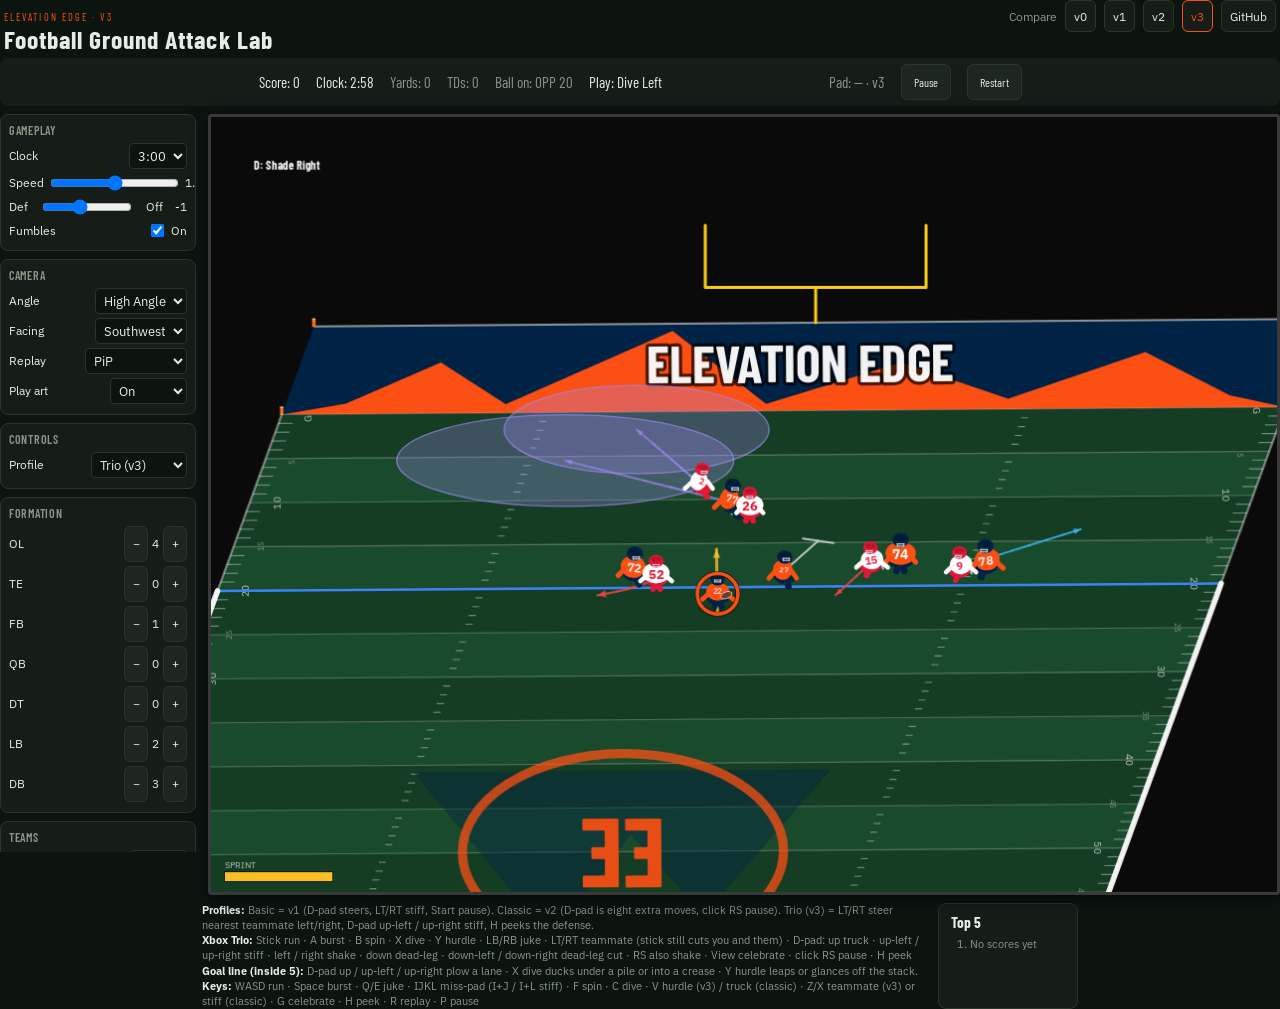
==== commit 102cff88: "v3.0: Trio controls, High Angle camera, and instant replay" ====
--- a/index.html
+++ b/index.html
@@ -6,166 +6,210 @@
   <title>Football Ground Attack Lab</title>
   <meta name="description" content="Customizable running-back drill. Make defenders miss." />
   <meta name="theme-color" content="#0c1410" />
-  <meta property="og:type" content="x:game" />
   <link rel="preconnect" href="https://fonts.googleapis.com" />
   <link rel="preconnect" href="https://fonts.gstatic.com" crossorigin />
   <link href="https://fonts.googleapis.com/css2?family=Barlow+Condensed:wght@600;700&family=IBM+Plex+Sans:wght@400;500;600&display=swap" rel="stylesheet" />
-  <style>
-    :root {
-      --bg: #0c1410; --surface: #161c18; --surface-2: #1e2620; --fg: #e8ece6;
-      --muted: #8b9688; --accent: #fb4f14; --line: #2a352c;
-      --font-sans: "IBM Plex Sans", ui-sans-serif, system-ui, sans-serif;
-      --font-display: "Barlow Condensed", "IBM Plex Sans", sans-serif;
-    }
-    * { box-sizing: border-box; }
-    html, body { margin: 0; min-height: 100%; background: var(--bg); color: var(--fg); font-family: var(--font-sans); }
-    button:not(:disabled), [role="button"]:not(:disabled) { cursor: pointer; }
-    main { display: flex; flex-direction: column; align-items: center; min-height: 100vh; padding: 8px; }
-    header { display: flex; width: 100%; max-width: 1100px; align-items: baseline; justify-content: space-between; gap: 12px; padding: 0 4px; margin-bottom: 4px; }
-    .eyebrow { font-family: var(--font-display); font-size: 0.65rem; letter-spacing: 0.2em; text-transform: uppercase; color: var(--accent); margin: 0; }
-    h1 { font-family: var(--font-display); font-size: 1.35rem; font-weight: 700; letter-spacing: 0.04em; margin: 0; }
-    #hud { display: flex; flex-wrap: wrap; width: 100%; max-width: 1100px; align-items: center; justify-content: center; gap: 4px 16px; border-radius: 8px; background: var(--surface); padding: 6px 12px; font-family: var(--font-display); font-size: 0.95rem; font-variant-numeric: tabular-nums; margin-bottom: 8px; }
-    .playcall { width: 10.5rem; flex-shrink: 0; }
-    #playCallName { display: inline-block; width: 7.25rem; overflow: hidden; text-overflow: ellipsis; white-space: nowrap; vertical-align: bottom; }
-    .padstat { width: 8.5rem; flex-shrink: 0; }
-    #playCallName.play-call-flash { animation: playCallFlash 0.55s ease; }
-    @keyframes playCallFlash { from { color: var(--accent); } to { color: inherit; } }
-    .muted { color: var(--muted); }
-    #status { color: var(--accent); }
-    #hud button, aside button, #saveScoreBtn, #continueBtn { min-height: 36px; border-radius: 6px; border: 1px solid var(--line); background: var(--surface-2); color: var(--fg); padding: 4px 12px; font-family: inherit; font-size: 0.75rem; }
-    #continueBtn { border-color: var(--accent); background: rgba(251,79,20,0.18); }
-    #mainWrap { display: flex; width: 100%; max-width: 1100px; flex-direction: column; align-items: flex-start; justify-content: center; gap: 12px; }
-    @media (min-width: 768px) { #mainWrap { flex-direction: row; } h1 { font-size: 1.6rem; } }
-    aside { display: flex; width: 100%; flex-shrink: 0; flex-direction: column; gap: 8px; }
-    @media (min-width: 768px) { aside { width: 160px; max-height: 78vh; overflow-y: auto; } }
-    .panel { border-radius: 8px; border: 1px solid var(--line); background: var(--surface); padding: 8px; font-size: 12px; }
-    .panel-title { margin-bottom: 4px; font-family: var(--font-display); font-weight: 600; letter-spacing: 0.06em; text-transform: uppercase; color: var(--muted); }
-    .row { display: flex; align-items: center; justify-content: space-between; gap: 4px; padding: 2px 0; }
-    aside select, aside input[type="number"], aside input[type="text"], #nameInput, #teamAbbr { border-radius: 4px; border: 1px solid var(--line); background: var(--bg); color: var(--fg); padding: 2px 4px; font-family: inherit; }
-    #teamAbbr, #nameInput { text-align: center; letter-spacing: 0.2em; text-transform: uppercase; }
-    #teamAbbr { width: 3.5rem; }
-    #nameInput { width: 5rem; font-size: 1.1rem; margin: 8px 0; }
-    .pm { display: flex; align-items: center; gap: 4px; }
-    .pm button { width: 36px; height: 36px; padding: 0; }
-    @media (min-width: 768px) { .pm button { width: 24px; height: 24px; } }
-    #canvasWrap { position: relative; min-width: 0; flex: 1; overflow-x: auto; width: 100%; }
-    #game { display: block; margin: 0 auto; max-width: 100%; height: auto; border-radius: 4px; border: 3px solid #3a3a3a; background: #0a0a0a; box-shadow: 0 4px 18px rgba(0,0,0,0.55); touch-action: none; }
-    #touchLayer { pointer-events: none; position: absolute; inset: 0; font-size: 10px; letter-spacing: 0.16em; text-transform: uppercase; color: rgba(232,236,230,0.3); font-family: var(--font-display); }
-    #touchLayer span { position: absolute; bottom: 12px; }
-    #touchLayer .run { left: 12%; }
-    #touchLayer .burst { right: 8%; }
-    @media (min-width: 768px) { #touchLayer { display: none; } }
-    .foot { display: flex; width: 100%; max-width: 1100px; flex-wrap: wrap; justify-content: center; gap: 16px; margin-top: 8px; font-size: 0.7rem; line-height: 1.35; color: var(--muted); }
-    #help { max-width: 640px; }
-    #help strong { color: var(--fg); }
-    .scores { min-width: 140px; border-radius: 8px; border: 1px solid var(--line); background: var(--surface); padding: 8px 12px; }
-    .scores h3 { font-family: var(--font-display); font-size: 0.95rem; margin: 0; color: var(--fg); }
-    #scoreList { margin: 4px 0 0; padding-left: 1.2rem; }
-    .modal { position: fixed; inset: 0; z-index: 50; display: none; align-items: center; justify-content: center; background: rgba(12,20,16,0.8); }
-    .modal-card { border-radius: 12px; border: 1px solid var(--line); background: var(--surface); padding: 20px 24px; text-align: center; }
-    #advSlider { width: 90px; }
-    .hidden { display: none !important; }
-    .flex { display: flex !important; }
-    details > summary::-webkit-details-marker { display: none; }
-    details[open] > summary span { transform: rotate(180deg); display: inline-block; }
-    #pauseBanner { position: absolute; inset: 0; display: flex; align-items: center; justify-content: center; pointer-events: none; z-index: 10; }
-    #pauseBanner.hidden { display: none !important; }
-    #surfaceSelect { max-width: 118px; }
-  </style>
+  <link rel="stylesheet" href="styles.css" />
 </head>
 <body>
-  <main>
-    <header>
+  <main class="lab-main">
+    <header class="lab-header">
       <div>
-        <p class="eyebrow">Elevation Edge</p>
+        <p class="lab-eyebrow">Elevation Edge · v3</p>
         <h1>Football Ground Attack Lab</h1>
       </div>
+      <nav class="lab-versions" aria-label="Version archive">
+        <span>Compare</span>
+        <a href="archive/v0.html" target="_blank" rel="noreferrer">v0</a>
+        <a href="archive/v1.html" target="_blank" rel="noreferrer">v1</a>
+        <a href="archive/v2.html" target="_blank" rel="noreferrer">v2</a>
+        <a href="index.html" aria-current="page">v3</a>
+        <a href="https://github.com/elevation-edge-sports-data/football-ground-attack-lab" target="_blank" rel="noreferrer">GitHub</a>
+      </nav>
     </header>
-    <div id="hud">
+
+    <div id="hud" class="lab-hud">
       <div>Score: <span id="score">0</span></div>
-      <div>Clock: <span id="clock">1:00</span></div>
-      <div class="muted">Yards: <span id="totalYards">0</span></div>
-      <div class="muted">TDs: <span id="tdCount">0</span></div>
-      <div class="muted">Ball on: <span id="ballOn">OPP 20</span></div>
+      <div>Clock: <span id="clock">3:00</span></div>
+      <div class="lab-muted">Yards: <span id="totalYards">0</span></div>
+      <div class="lab-muted">TDs: <span id="tdCount">0</span></div>
+      <div class="lab-muted">Ball on: <span id="ballOn">OPP 20</span></div>
       <div class="playcall">Play: <span id="playCallName">—</span></div>
-      <div id="padStatus" class="muted padstat">Pad: —</div>
+      <div id="padStatus" class="lab-muted padstat">Pad: —</div>
       <button type="button" id="pauseBtn">Pause</button>
       <button type="button" id="restartBtn">Restart</button>
     </div>
-    <div id="mainWrap">
-      <aside id="sideControls">
-        <div class="panel">
-          <div class="panel-title">Gameplay</div>
-          <div class="row">
+
+    <div id="mainWrap" class="lab-wrap">
+      <aside id="sideControls" class="lab-aside">
+        <div class="lab-panel">
+          <div class="lab-panel-title">Gameplay</div>
+          <label class="lab-row">
+            Clock
+            <select id="minSelect">
+              <option value="60">1:00</option>
+              <option value="100">1:40</option>
+              <option value="120">2:00</option>
+              <option value="180" selected>3:00</option>
+              <option value="240">4:00</option>
+              <option value="300">5:00</option>
+            </select>
+          </label>
+          <label class="lab-row">
+            Speed
+            <input id="speedSlider" type="range" min="0.5" max="2" step="0.05" value="1.25" />
+            <span id="speedLabel">1.25×</span>
+          </label>
+          <div class="lab-row">
             <span>Def</span>
-            <input id="advSlider" type="range" min="-5" max="5" value="0" step="1" />
+            <input id="advSlider" type="range" min="-5" max="5" value="-1" step="1" />
             <span>Off</span>
-            <span id="advLabel">0</span>
-          </div>
-          <label class="row">Fumbles
+            <span id="advLabel">-1</span>
+          </div>
+          <label class="lab-row">
+            Fumbles
             <span style="display:flex;align-items:center;gap:4px">
               <input id="fumblesCheck" type="checkbox" checked />
               <span id="fumblesLabel">On</span>
             </span>
           </label>
         </div>
-        <div class="panel">
-          <div class="panel-title">Formation</div>
-          <div class="row"><span>OL</span><span class="pm"><button type="button" id="olMinus">−</button><span id="olVal">5</span><button type="button" id="olPlus">+</button></span></div>
-          <div class="row"><span>FB</span><span class="pm"><button type="button" id="fbMinus">−</button><span id="fbVal">2</span><button type="button" id="fbPlus">+</button></span></div>
-          <div class="row"><span>LB</span><span class="pm"><button type="button" id="lbMinus">−</button><span id="lbVal">3</span><button type="button" id="lbPlus">+</button></span></div>
-          <div class="row"><span>DB</span><span class="pm"><button type="button" id="dbMinus">−</button><span id="dbVal">4</span><button type="button" id="dbPlus">+</button></span></div>
-        </div>
-        <div class="panel">
-          <div class="panel-title">Teams</div>
-          <label class="row">Off <select id="offUniform"></select></label>
-          <label class="row">Def <select id="defUniform"></select></label>
-          <label class="row">Abbr <input id="teamAbbr" maxlength="3" value="DEN" /></label>
-        </div>
-        <div class="panel">
-          <div class="panel-title">Field</div>
-          <label class="row">Width <select id="widthSelect"></select></label>
-          <label class="row">Surface
+
+        <div class="lab-panel">
+          <div class="lab-panel-title">Camera</div>
+          <label class="lab-row">
+            Angle
+            <select id="cameraSelect">
+              <option value="iso">Angled 2D</option>
+              <option value="top">Overhead</option>
+              <option value="high" selected>High Angle</option>
+              <option value="zoom">Zoom</option>
+              <option value="wide">Wide</option>
+            </select>
+          </label>
+          <label class="lab-row">
+            Facing
+            <select id="camCornerSelect">
+              <option value="nw">Northwest</option>
+              <option value="sw">Southwest</option>
+            </select>
+          </label>
+          <label class="lab-row">
+            Replay
+            <select id="replayModeSelect">
+              <option value="pip" selected>PiP</option>
+              <option value="split">Split Screen</option>
+              <option value="off">Off</option>
+            </select>
+          </label>
+          <label class="lab-row">
+            Play art
+            <select id="playArtSelect">
+              <option value="on" selected>On</option>
+              <option value="offense">Offense</option>
+              <option value="defense">Defense</option>
+              <option value="off">Off</option>
+            </select>
+          </label>
+        </div>
+
+        <div class="lab-panel">
+          <div class="lab-panel-title">Controls</div>
+          <label class="lab-row">
+            Profile
+            <select id="profileSelect">
+              <option value="basic">Basic (v1)</option>
+              <option value="classic">Classic (v2)</option>
+              <option value="v3" selected>Trio (v3)</option>
+            </select>
+          </label>
+        </div>
+
+        <div class="lab-panel">
+          <div class="lab-panel-title">Formation</div>
+          <div class="lab-row"><span>OL</span><span class="lab-pm"><button type="button" id="olMinus">−</button><span id="olVal">4</span><button type="button" id="olPlus">+</button></span></div>
+          <div class="lab-row"><span>TE</span><span class="lab-pm"><button type="button" id="teMinus">−</button><span id="teVal">0</span><button type="button" id="tePlus">+</button></span></div>
+          <div class="lab-row"><span>FB</span><span class="lab-pm"><button type="button" id="fbMinus">−</button><span id="fbVal">1</span><button type="button" id="fbPlus">+</button></span></div>
+          <div class="lab-row"><span>QB</span><span class="lab-pm"><button type="button" id="qbMinus">−</button><span id="qbVal">0</span><button type="button" id="qbPlus">+</button></span></div>
+          <div class="lab-row"><span>DT</span><span class="lab-pm"><button type="button" id="dtMinus">−</button><span id="dtVal">0</span><button type="button" id="dtPlus">+</button></span></div>
+          <div class="lab-row"><span>LB</span><span class="lab-pm"><button type="button" id="lbMinus">−</button><span id="lbVal">2</span><button type="button" id="lbPlus">+</button></span></div>
+          <div class="lab-row"><span>DB</span><span class="lab-pm"><button type="button" id="dbMinus">−</button><span id="dbVal">3</span><button type="button" id="dbPlus">+</button></span></div>
+        </div>
+
+        <div class="lab-panel">
+          <div class="lab-panel-title">Teams</div>
+          <label class="lab-row">Off <select id="offUniform"></select></label>
+          <label class="lab-row">Def <select id="defUniform"></select></label>
+          <label class="lab-row">Abbr <input id="teamAbbr" maxlength="3" value="DEN" /></label>
+        </div>
+
+        <div class="lab-panel">
+          <div class="lab-panel-title">Field</div>
+          <label class="lab-row">Width <select id="widthSelect"></select></label>
+          <label class="lab-row">
+            Surface
             <select id="surfaceSelect">
               <option value="grass" selected>Natural Grass</option>
               <option value="fieldturf">Field Turf</option>
               <option value="astroturf">Astro Turf</option>
             </select>
           </label>
-        </div>
-        <details class="panel" id="configPanel">
-          <summary class="panel-title" style="cursor:pointer;display:flex;align-items:center;justify-content:space-between;list-style:none">
-            Config <span aria-hidden>▾</span>
+          <label class="lab-row">
+            EZ art
+            <select id="ezArtSelect">
+              <option value="mountains" selected>Mountains</option>
+              <option value="diamonds">Diamonds</option>
+              <option value="solid">Solid</option>
+              <option value="off">Off</option>
+            </select>
+          </label>
+          <label class="lab-row">
+            Endzone text
+            <select id="ezTextSelect">
+              <option value="ee" selected>Elevation Edge</option>
+              <option value="off">Off</option>
+              <option value="custom">Custom</option>
+            </select>
+          </label>
+          <label class="lab-row" id="ezTextCustomRow" style="display:none">
+            Custom
+            <input id="ezTextCustom" maxlength="22" value="ELEVATION EDGE" style="width:9rem;letter-spacing:0.04em" />
+          </label>
+          <label class="lab-row">
+            Midfield logo
+            <span style="display:flex;align-items:center;gap:4px">
+              <input id="midLogoCheck" type="checkbox" checked />
+              <span id="midLogoLabel">On</span>
+            </span>
+          </label>
+        </div>
+
+        <details class="lab-panel" id="configPanel" open>
+          <summary class="lab-panel-title" style="cursor:pointer;display:flex;align-items:center;justify-content:space-between;list-style:none">
+            Game Config <span aria-hidden>▾</span>
           </summary>
-          <label class="row">Clock
-            <select id="minSelect">
-              <option value="60">1:00</option>
-              <option value="100" selected>1:40</option>
-              <option value="120">2:00</option>
-              <option value="180">3:00</option>
-              <option value="240">4:00</option>
-              <option value="300">5:00</option>
-            </select>
-          </label>
-          <label class="row">Start yd <input type="number" id="startYardInput" value="20" min="1" max="99" /></label>
-          <div class="row">
+          <label class="lab-row">Start yd <input type="number" id="startYardInput" value="20" min="1" max="99" /></label>
+          <div class="lab-row">
             <label><input type="radio" name="postTdMode" value="increment" checked /> Inc</label>
             <input type="number" id="incrementInput" value="-5" />
           </div>
-          <div class="row">
+          <div class="lab-row">
             <label><input type="radio" name="postTdMode" value="random" /> Rand</label>
-            <input type="number" id="randMin" value="20" min="1" max="99" />
-            –
+            <input type="number" id="randMin" value="20" min="1" max="99" /> –
             <input type="number" id="randMax" value="80" min="1" max="99" />
           </div>
         </details>
       </aside>
+
       <div id="canvasWrap">
-        <canvas id="game" width="520" height="780" tabindex="0"></canvas>
+        <canvas id="game" width="900" height="780" tabindex="0"></canvas>
         <div id="pauseBanner" class="hidden">
-          <div style="border:1px solid var(--accent);background:rgba(12,20,16,0.85);padding:12px 20px;border-radius:8px;font-family:var(--font-display);font-size:1.15rem;font-weight:600;text-align:center">
+          <div style="border:1px solid var(--color-accent);background:rgba(12,20,16,0.85);padding:12px 20px;border-radius:8px;font-family:var(--font-display);font-size:1.15rem;font-weight:600;text-align:center">
             Game paused.<br />
-            <span style="font-size:1rem;font-weight:500">Press A to resume. Press B to restart.</span>
+            <span style="font-size:1rem;font-weight:500">
+              Press A to resume. Press B to restart.<br />
+              Press X for Instant Replay
+            </span>
           </div>
         </div>
         <div id="touchLayer" aria-hidden="true">
@@ -174,3405 +218,52 @@
         </div>
       </div>
     </div>
-    <div class="foot">
+
+    <div class="lab-foot">
       <div id="help">
-        <strong>Xbox:</strong> Stick run · A burst · B spin · X dive · Y truck · LB/RB juke ·
-        LT/RT stiff (that side only) · D-pad shake / dead-leg / hurdle · View celebrate · click right stick to pause · A resumes
-        <br />
-        <strong>Keys:</strong> WASD/Arrows run · Space burst · Q/E juke · IJKL miss-pad · F spin ·
-        C dive · V/Y truck · Z/X stiff · G celebrate · P pause · Enter confirms score
-        <br />
-        Blue ring = ball carrier · View = high-step celebrate (Series Share is Windows screenshot) · Hurdle one man · Edge + left stick
-      </div>
-      <div class="scores">
+        <strong>Profiles:</strong> Basic = v1 (D-pad steers, LT/RT stiff, Start pause). Classic = v2
+        (D-pad is eight extra moves, click RS pause). Trio (v3) = LT/RT steer nearest teammate
+        left/right, D-pad up-left / up-right stiff, H peeks the defense.
+        <br />
+        <strong>Xbox Trio:</strong> Stick run · A burst · B spin · X dive · Y hurdle · LB/RB juke ·
+        LT/RT teammate (stick still cuts you and them) · D-pad: up truck · up-left / up-right stiff ·
+        left / right shake · down dead-leg · down-left / down-right dead-leg cut · RS also shake ·
+        View celebrate · click RS pause · H peek
+        <br />
+        <strong>Goal line (inside 5):</strong> D-pad up / up-left / up-right plow a lane · X dive ducks under
+        a pile or into a crease · Y hurdle leaps or glances off the stack.
+        <br />
+        <strong>Keys:</strong> WASD run · Space burst · Q/E juke · IJKL miss-pad (I+J / I+L stiff) ·
+        F spin · C dive · V hurdle (v3) / truck (classic) · Z/X teammate (v3) or stiff (classic) · G celebrate · H peek ·
+        R replay · P pause
+      </div>
+      <div class="lab-scores">
         <h3>Top 5</h3>
         <ol id="scoreList"></ol>
       </div>
     </div>
+
+    <div id="nameModal" class="lab-modal hidden">
+      <div class="lab-modal-card">
+        <div>Time expired! Final score: <span id="finalScore">0</span></div>
+        <div style="margin-top:8px">Team abbreviation:</div>
+        <input id="nameInput" maxlength="3" value="DEN" />
+        <br />
+        <button type="button" id="saveScoreBtn">Enter</button>
+        <div class="lab-muted" style="margin-top:8px;font-size:12px">Press A / Enter to start the next game</div>
+      </div>
+    </div>
+    <div id="continueModal" class="lab-modal hidden">
+      <div class="lab-modal-card">
+        <div style="font-size:1.1rem;margin-bottom:8px">5 games complete</div>
+        <div class="lab-muted" style="margin-bottom:12px">Press Continue (or A) to keep playing</div>
+        <button type="button" id="continueBtn">Continue</button>
+      </div>
+    </div>
   </main>
-  <div id="nameModal" class="modal hidden">
-    <div class="modal-card">
-      <div>Time expired! Final score: <span id="finalScore">0</span></div>
-      <div style="margin-top:8px">Team abbreviation:</div>
-      <input id="nameInput" maxlength="3" value="DEN" />
-      <br />
-      <button type="button" id="saveScoreBtn">Enter</button>
-      <div class="muted" style="margin-top:8px;font-size:12px">
-        Press A / Enter to start the next game
-      </div>
-    </div>
-  </div>
-  <div id="continueModal" class="modal hidden">
-    <div class="modal-card">
-      <div style="font-size:1.1rem;margin-bottom:8px">5 games complete</div>
-      <div class="muted" style="margin-bottom:12px">Press Continue (or A) to keep playing</div>
-      <button type="button" id="continueBtn">Continue</button>
-    </div>
-  </div>
+  <script src="game.js"></script>
   <script>
-"use strict";
-var FGAL = (() => {
-/**
- * Football Ground Attack Lab — Default feel pass
- * Port of the v1 canvas sim + locked v2 mapping / AI / truck / burst / fumble.
- */
-const UNIFORMS = [
-    { id: 0, abbr: "DEN", name: "Broncos", helmet: "#002244", jersey: "#FB4F14", pants: "#002244", number: "#FFFFFF", endPrimary: "#002244", endSecondary: "#FB4F14" },
-    { id: 1, abbr: "KC", name: "Chiefs", helmet: "#E31837", jersey: "#FFFFFF", pants: "#E31837", number: "#E31837", endPrimary: "#E31837", endSecondary: "#FFB81C" },
-    { id: 2, abbr: "MIN", name: "Vikings", helmet: "#4F2683", jersey: "#FFC62F", pants: "#4F2683", number: "#4F2683", endPrimary: "#4F2683", endSecondary: "#FFC62F" },
-    { id: 3, abbr: "NYG", name: "Giants", helmet: "#0B2265", jersey: "#A71930", pants: "#0B2265", number: "#FFFFFF", endPrimary: "#0B2265", endSecondary: "#A71930" },
-    { id: 4, abbr: "JAX", name: "Jaguars", helmet: "#101820", jersey: "#006778", pants: "#101820", number: "#D7A22A", endPrimary: "#101820", endSecondary: "#006778" },
-    { id: 5, abbr: "LV", name: "Raiders", helmet: "#A5ACAF", jersey: "#000000", pants: "#A5ACAF", number: "#FFFFFF", endPrimary: "#000000", endSecondary: "#A5ACAF" },
-    { id: 6, abbr: "BUF", name: "Bills", helmet: "#00338D", jersey: "#00338D", pants: "#C60C30", number: "#FFFFFF", endPrimary: "#00338D", endSecondary: "#C60C30" },
-    { id: 7, abbr: "SF", name: "49ers", helmet: "#AA0000", jersey: "#AA0000", pants: "#B3995D", number: "#FFFFFF", endPrimary: "#AA0000", endSecondary: "#B3995D" },
-    { id: 8, abbr: "MIA", name: "Dolphins", helmet: "#008E97", jersey: "#008E97", pants: "#FC4C02", number: "#FFFFFF", endPrimary: "#008E97", endSecondary: "#FC4C02" },
-    { id: 9, abbr: "GB", name: "Packers", helmet: "#203731", jersey: "#203731", pants: "#FFB612", number: "#FFFFFF", endPrimary: "#203731", endSecondary: "#FFB612" },
-];
-const NUM_POOLS = {
-    QB: [10, 18],
-    FB: [27, 40, 44, 45],
-    HB: [12, 13, 20, 21, 27, 30, 38, 22],
-    DB: [2, 9, 21, 29, 1, 23, 24, 26],
-    LB: [0, 15, 40, 49, 52, 53, 55],
-    OL: [60, 63, 66, 69, 72, 74, 77, 78],
-};
-const OFF_PLAYS = [
-    { id: "diveL", name: "Dive Left", arrow: [-0.25], blockStyle: "tight", lockFirst: false, steps: [{ dx: -0.15, dy: 1, t: 0.18 }] },
-    { id: "diveR", name: "Dive Right", arrow: [0.25], blockStyle: "tight", lockFirst: false, steps: [{ dx: 0.15, dy: 1, t: 0.18 }] },
-    { id: "blastL", name: "Blast Left", arrow: [-0.35], blockStyle: "push", lockFirst: false, steps: [{ dx: -0.25, dy: 1, t: 0.2 }] },
-    { id: "blastR", name: "Blast Right", arrow: [0.35], blockStyle: "push", lockFirst: false, steps: [{ dx: 0.25, dy: 1, t: 0.2 }] },
-    { id: "sweepL", name: "Sweep Left", arrow: [-1.15], blockStyle: "wallL", lockFirst: false, steps: [{ dx: -0.9, dy: 0.5, t: 0.22 }] },
-    { id: "sweepR", name: "Sweep Right", arrow: [1.15], blockStyle: "wallR", lockFirst: false, steps: [{ dx: 0.9, dy: 0.5, t: 0.22 }] },
-    { id: "counterL", name: "Counter Left", arrow: [0.7, -1.1], blockStyle: "pullL", lockFirst: true, steps: [{ dx: 0.55, dy: 0.2, t: 0.2 }, { dx: -0.85, dy: 0.7, t: 0.22 }] },
-    { id: "counterR", name: "Counter Right", arrow: [-0.7, 1.1], blockStyle: "pullR", lockFirst: true, steps: [{ dx: -0.55, dy: 0.2, t: 0.2 }, { dx: 0.85, dy: 0.7, t: 0.22 }] },
-];
-const DEF_SCHEMES = [
-    { id: "base", depthLB: 5.0, depthDB: 9.0, cluster: "spread" },
-    { id: "tight", depthLB: 4.2, depthDB: 8.0, cluster: "middle" },
-    { id: "wide", depthLB: 5.2, depthDB: 9.5, cluster: "wide" },
-    { id: "shadeL", depthLB: 4.6, depthDB: 8.5, cluster: "left" },
-    { id: "shadeR", depthLB: 4.6, depthDB: 8.5, cluster: "right" },
-    { id: "press", depthLB: 3.8, depthDB: 7.2, cluster: "middle" },
-    { id: "soft", depthLB: 6.2, depthDB: 11.0, cluster: "spread" },
-    { id: "goalLine", depthLB: 3.6, depthDB: 6.2, cluster: "middle" },
-];
-const SPRINT_MULT = 1.38;
-const STORAGE_KEY = "fga_lab_top5_v3";
-const DPAD_DIAG_WIN = 0.04;
-function clamp(v, lo, hi) {
-    return Math.max(lo, Math.min(hi, v));
-}
-function dist(a, b) {
-    return Math.hypot(a.x - b.x, a.y - b.y);
-}
-function randChoice(arr) {
-    return arr[Math.floor(Math.random() * arr.length)];
-}
-function shuffle(arr) {
-    for (let i = arr.length - 1; i > 0; i--) {
-        const j = Math.floor(Math.random() * (i + 1));
-        [arr[i], arr[j]] = [arr[j], arr[i]];
-    }
-    return arr;
-}
-function hash2(ix, iy) {
-    let n = (Math.imul(ix | 0, 374761393) + Math.imul(iy | 0, 668265263)) | 0;
-    n = Math.imul(n ^ (n >>> 13), 1274126177);
-    return ((n ^ (n >>> 16)) >>> 0) / 4294967296;
-}
-function $(id) {
-    return document.getElementById(id);
-}
-function startGame(canvas) {
-    const maybeCtx = canvas.getContext("2d");
-    if (!maybeCtx)
-        return () => { };
-    const ctx = maybeCtx;
-    let FIELD_WIDTH = 50;
-    let surface = "grass";
-    const BASE_CANVAS_H = 780;
-    const PX_PER_YARD_X = BASE_CANVAS_H / 100;
-    const VISIBLE_YARDS = 48;
-    let SCALE_X = PX_PER_YARD_X;
-    let SCALE_Y = BASE_CANVAS_H / VISIBLE_YARDS;
-    function refreshScale() {
-        FIELD_WIDTH = Math.max(5, Math.min(100, FIELD_WIDTH));
-        canvas.width = Math.round(FIELD_WIDTH * PX_PER_YARD_X);
-        canvas.height = BASE_CANVAS_H;
-        SCALE_X = canvas.width / FIELD_WIDTH;
-        SCALE_Y = canvas.height / VISIBLE_YARDS;
-    }
-    function fieldLeft() {
-        return 0;
-    }
-    function fieldRight() {
-        return FIELD_WIDTH;
-    }
-    let cameraY = 55;
-    let clock = 100;
-    let gameSeconds = 100;
-    let score = 0;
-    let totalYards = 0;
-    let tdCount = 0;
-    let playActive = true;
-    let paused = false;
-    let pauseTimer = 0;
-    let lastTime = performance.now();
-    let gamepadIndex = null;
-    let padName = "";
-    let sessionOver = false;
-    let gamesPlayed = 0;
-    let numOL = 5;
-    let numFB = 2;
-    let numLBs = 3;
-    let numDBs = 4;
-    let pendingAdvantage = 0;
-    let activeAdvantage = 0;
-    let fumblesOn = true;
-    let userStartYard = 20;
-    let postTdMode = "increment";
-    let tdIncrement = -5;
-    let randMin = 20;
-    let randMax = 80;
-    let ballYard = 80;
-    let playStartYard = 80;
-    let driveStartYard = 80;
-    let ballX = 25;
-    let sprintCharge = 1;
-    let camZoom = 1;
-    let breakaway = false;
-    let tdZoom = false;
-    let sprintHoldT = 0;
-    let rb = null;
-    let qb = null;
-    let blockers = [];
-    let defenders = [];
-    let offUni = 0;
-    let defUni = 1;
-    const assignedNums = { QB: [], FB: [], HB: [], OL: [], LB: [], DB: [] };
-    let currentPlay = null;
-    let currentScheme = DEF_SCHEMES[0];
-    let preSnapTimer = 0;
-    let handoffDone = true;
-    let celebrateTimer = 0;
-    let logoFlip = 1;
-    let fieldArtSide = "def";
-    let moveCooldown = 0;
-    let activeMove = null;
-    let moveTimer = 0;
-    let moveDur = 0;
-    let autoStartTimer = null;
-    let scriptSteps = [];
-    let scriptIndex = 0;
-    let scriptTimer = 0;
-    let scriptLocked = false;
-    let tackleAnim = null;
-    let fumbleSeq = null;
-    let scoreSeq = null;
-    let hurdleTarget = null;
-    let hurdleOk = false;
-    let hurdleDidTrip = false;
-    let lastSteer = { dx: 0, dy: 1 };
-    let dive = null;
-    let autoStartRemaining = 10;
-    let hadPlayerInput = false;
-    let pauseEdge = false;
-    let spinPauseEdge = false;
-    let confirmEdge = false;
-    let celebrateEdge = false;
-    let celebFumbleLock = false;
-    let prevA = false;
-    let prevStart = false;
-    const keys = new Set();
-    const touch = { active: false, ox: 0, oy: 0, dx: 0, dy: 0, burst: false };
-    let dpadLatch = false;
-    let dpadPending = null;
-    let dpadPendingT = 0;
-    let dpadMove = null;
-    function userToAbsolute(userYd) {
-        return 100 - clamp(userYd, 1, 99);
-    }
-    function absoluteToUser(abs) {
-        return clamp(Math.round(100 - abs), 1, 99);
-    }
-    function yardLabel(y) {
-        if (y >= 100)
-            return "TD";
-        if (y <= 0)
-            return "OWN G";
-        const u = absoluteToUser(y);
-        return (y >= 50 ? "OPP " : "OWN ") + u;
-    }
-    function formatClock(t) {
-        if (t >= 60) {
-            const m = Math.floor(t / 60);
-            const s = Math.floor(t % 60);
-            return m + ":" + String(s).padStart(2, "0");
-        }
-        return t.toFixed(1);
-    }
-    function setStatus(_t) {
-        /* HUD no longer shows live event text — play call is the only label. */
-    }
-    function setPlayCall(name) {
-        const pc = $("playCallName");
-        if (!pc)
-            return;
-        pc.textContent = name;
-        pc.classList.remove("play-call-flash");
-        void pc.offsetWidth;
-        pc.classList.add("play-call-flash");
-    }
-    function setPaused(on) {
-        paused = on;
-        const pb = $("pauseBtn");
-        if (pb)
-            pb.textContent = paused ? "Resume" : "Pause";
-        const banner = $("pauseBanner");
-        if (banner)
-            banner.classList.toggle("hidden", !paused);
-    }
-    function updateBallOn() {
-        const el = $("ballOn");
-        if (el)
-            el.textContent = yardLabel(ballYard);
-    }
-    function toScreenY(absY) {
-        return (cameraY - absY) * SCALE_Y + canvas.height * 0.55;
-    }
-    function updateCamera() {
-        let fy = rb ? rb.y : null;
-        if (fumbleSeq)
-            fy = fumbleSeq.ballY;
-        if (scoreSeq)
-            fy = scoreSeq.player.y;
-        if (fy == null)
-            return;
-        const half = VISIBLE_YARDS * 0.48;
-        cameraY = clamp(fy + 6, -10 + half, 110 - half);
-        const want = breakaway || tdZoom || !!scoreSeq ? 1.48 : 1;
-        camZoom += (want - camZoom) * 0.1;
-    }
-    function offMult() {
-        return 1 + activeAdvantage * 0.06;
-    }
-    function defMult() {
-        return 1 - activeAdvantage * 0.05;
-    }
-    function getUni(side) {
-        return UNIFORMS[side === "off" ? offUni : defUni];
-    }
-    function hashLeft() {
-        return fieldLeft() + FIELD_WIDTH * 0.22;
-    }
-    function hashRight() {
-        return fieldLeft() + FIELD_WIDTH * 0.78;
-    }
-    function clampToHash(x) {
-        return clamp(x, hashLeft(), hashRight());
-    }
-    function setSpotFromPlay(x, oob) {
-        if (oob) {
-            const mid = (fieldLeft() + fieldRight()) / 2;
-            ballX = x < mid ? hashLeft() : hashRight();
-        }
-        else {
-            ballX = clampToHash(x);
-        }
-    }
-    function snapX() {
-        return clampToHash(ballX);
-    }
-    function redrawNumbersForGroup(group, count) {
-        const pool = shuffle([...(NUM_POOLS[group] || [])]);
-        assignedNums[group] = pool.slice(0, count);
-    }
-    function refreshAllNumbers() {
-        redrawNumbersForGroup("QB", 1);
-        redrawNumbersForGroup("HB", 1);
-        redrawNumbersForGroup("FB", numFB);
-        redrawNumbersForGroup("OL", numOL);
-        redrawNumbersForGroup("LB", numLBs);
-        redrawNumbersForGroup("DB", numDBs);
-    }
-    function adjustNumbersForGroup(group, count) {
-        const pool = [...(NUM_POOLS[group] || [])];
-        const current = assignedNums[group] || [];
-        const keep = current.filter((n) => pool.includes(n));
-        const used = new Set(keep);
-        const result = [...keep];
-        const available = shuffle(pool.filter((n) => !used.has(n)));
-        while (result.length < count && available.length)
-            result.push(available.pop());
-        while (result.length > count)
-            result.splice(Math.floor(Math.random() * result.length), 1);
-        assignedNums[group] = result;
-    }
-    function createPlayer(x, y, group, numIdx, side) {
-        const uni = getUni(side);
-        const nums = assignedNums[group] || [];
-        return {
-            x,
-            y,
-            vx: 0,
-            vy: 0,
-            radius: group === "OL" ? 0.95 : group === "FB" ? 0.9 : 0.85,
-            speed: group === "OL" ? 8.15 : group === "FB" ? 8.35 : group === "QB" ? 7.2 : 9.0,
-            baseSpeed: 0,
-            color: uni.jersey,
-            helmet: uni.helmet,
-            pants: uni.pants,
-            numColor: uni.number,
-            number: nums[numIdx] !== undefined ? nums[numIdx] : 0,
-            group,
-            side,
-            active: true,
-            facing: -Math.PI / 2,
-            hasBall: false,
-            slowed: 0,
-            routePhase: 0,
-            sprintOn: false,
-            sprintT: Math.random() * 2.4,
-            state: "pursue",
-            whiffT: 0,
-            recoverT: 0,
-            engageT: 0,
-            _pushYards: 0,
-            _jitter: (Math.random() - 0.5) * 0.8,
-            low: false,
-            hop: 0,
-            spinT: 0,
-            job: "pursue",
-            jobX: x,
-            jobY: y,
-            readT: 0,
-            misfireT: 0,
-            misfireIdx: -1,
-            manIdx: -1,
-            aggressor: false,
-            reactT: 0,
-            isCorner: false,
-            isSafety: false,
-            fakeBlitz: false,
-            lagT: 0,
-        };
-    }
-    function choosePlay() {
-        let pool = OFF_PLAYS;
-        if (playStartYard >= 95 || ballYard >= 95)
-            pool = OFF_PLAYS.filter((p) => !p.id.startsWith("counter"));
-        currentPlay = randChoice(pool);
-        preSnapTimer = 0.75;
-        scriptSteps = (currentPlay.steps || []).map((s) => ({ ...s }));
-        scriptIndex = 0;
-        scriptTimer = 0;
-        scriptLocked = !!currentPlay.lockFirst;
-        setPlayCall(currentPlay.name);
-    }
-    function chooseScheme() {
-        const pool = DEF_SCHEMES.filter((s) => s.id !== "goalLine");
-        const weights = pool.map((s) => (s.id === "soft" || s.id === "base" || s.id === "wide" ? 2 : 1));
-        let total = weights.reduce((a, b) => a + b, 0);
-        let r = Math.random() * total;
-        let acc = 0;
-        currentScheme = pool[pool.length - 1];
-        for (let i = 0; i < pool.length; i++) {
-            acc += weights[i];
-            if (r <= acc) {
-                currentScheme = pool[i];
-                break;
-            }
-        }
-    }
-    function placeEntitiesForNewPlay() {
-        activeAdvantage = pendingAdvantage;
-        choosePlay();
-        chooseScheme();
-        tackleAnim = null;
-        fumbleSeq = null;
-        scoreSeq = null;
-        hurdleTarget = null;
-        hurdleOk = false;
-        hurdleDidTrip = false;
-        dive = null;
-        celebrateTimer = 0;
-        sprintCharge = 1;
-        sprintHoldT = 0;
-        celebFumbleLock = false;
-        tdZoom = false;
-        const snap = snapX();
-        const behind = playStartYard - (1.6 + Math.random() * 1.8);
-        rb = createPlayer(snap + (Math.random() - 0.5) * 1.4, behind, "HB", 0, "off");
-        rb.speed = 9.0;
-        rb.hasBall = true;
-        qb = null;
-        handoffDone = true;
-        blockers = [];
-        for (let i = 0; i < numOL; i++) {
-            const spread = (i - (numOL - 1) / 2) * 2.6;
-            const b = createPlayer(snap + spread, playStartYard + 1.7, "OL", i, "off");
-            b.speed = 8.8;
-            blockers.push(b);
-        }
-        for (let i = 0; i < numFB; i++) {
-            const offset = (i - (numFB - 1) / 2) * 2.0;
-            const b = createPlayer(snap + offset, playStartYard + 0.4, "FB", i, "off");
-            b.speed = 8.95;
-            blockers.push(b);
-        }
-        defenders = [];
-        const sch = currentScheme;
-        const mid = snap;
-        function clusterX(i, n, mode) {
-            if (n <= 1)
-                return mid;
-            const t = i / (n - 1);
-            if (mode === "middle")
-                return mid + (t - 0.5) * FIELD_WIDTH * 0.26;
-            if (mode === "wide")
-                return mid + (t - 0.5) * FIELD_WIDTH * 0.76;
-            if (mode === "left")
-                return mid - FIELD_WIDTH * 0.22 + t * FIELD_WIDTH * 0.36;
-            if (mode === "right")
-                return mid - FIELD_WIDTH * 0.14 + t * FIELD_WIDTH * 0.36;
-            return mid + (t - 0.5) * FIELD_WIDTH * 0.6;
-        }
-        const compact = false;
-        const depthScale = 1;
-        for (let i = 0; i < numLBs; i++) {
-            const x = clusterX(i, numLBs, sch.cluster) + (Math.random() - 0.5) * (compact ? 0.6 : 1.3);
-            const y = playStartYard + sch.depthLB * depthScale + (Math.random() - 0.5) * 0.9;
-            const d = createPlayer(x, y, "LB", i, "def");
-            d.baseSpeed = 8.25;
-            d.speed = d.baseSpeed;
-            defenders.push(d);
-        }
-        for (let i = 0; i < numDBs; i++) {
-            const x = clusterX(i, numDBs, sch.cluster) + (Math.random() - 0.5) * (compact ? 0.8 : 1.6);
-            const y = playStartYard + sch.depthDB * depthScale + (Math.random() - 0.5) * 1.2;
-            const d = createPlayer(x, y, "DB", i, "def");
-            d.baseSpeed = 8.85;
-            d.speed = d.baseSpeed;
-            defenders.push(d);
-        }
-        defenders.forEach((d) => {
-            d._pushYards = 0;
-        });
-        assignDefenseJobs();
-        updateCamera();
-    }
-    function assignDefenseJobs() {
-        const fl = fieldLeft();
-        const fr = fieldRight();
-        const mid = (fl + fr) / 2;
-        const dbs = defenders.filter((d) => d.group === "DB").sort((a, b) => a.x - b.x);
-        const lbs = defenders.filter((d) => d.group === "LB").sort((a, b) => a.x - b.x);
-        let corners = [];
-        let safeties = [];
-        if (dbs.length <= 1) {
-            if (dbs[0]) {
-                if (Math.random() < 0.5)
-                    corners = dbs;
-                else
-                    safeties = dbs;
-            }
-        }
-        else if (dbs.length === 2) {
-            corners = dbs;
-        }
-        else {
-            corners = [dbs[0], dbs[dbs.length - 1]];
-            safeties = dbs.slice(1, -1);
-        }
-        corners.forEach((d) => {
-            d.isCorner = true;
-            d.isSafety = false;
-            d.readT = 0.42 + Math.random() * 0.38;
-            const side = d.x < mid ? -1 : 1;
-            const r = Math.random();
-            if (r < 0.18)
-                d.job = "blitz";
-            else if (r < 0.4)
-                d.job = "man";
-            else if (r < 0.7)
-                d.job = "deep";
-            else
-                d.job = "contain";
-            if (d.job === "contain") {
-                d.jobX = side < 0 ? fl + FIELD_WIDTH * 0.08 : fr - FIELD_WIDTH * 0.08;
-                d.jobY = playStartYard + 5 + Math.random() * 2;
-            }
-            else if (d.job === "deep") {
-                d.jobX = side < 0 ? fl + FIELD_WIDTH * 0.22 : fr - FIELD_WIDTH * 0.22;
-                d.jobY = Math.min(99, playStartYard + 12 + Math.random() * 4);
-            }
-            else if (d.job === "man") {
-                const sorted = [...blockers].sort((a, b) => a.x - b.x);
-                const t = side < 0 ? sorted[0] : sorted[sorted.length - 1];
-                d.manIdx = t ? blockers.indexOf(t) : -1;
-                d.jobX = d.x;
-                d.jobY = playStartYard + 6;
-            }
-            else {
-                d.jobX = d.x - side * 1.4;
-                d.jobY = playStartYard - 0.6;
-            }
-        });
-        if (corners.length >= 2 && corners.every((c) => c.job === "blitz")) {
-            const keep = corners[1];
-            keep.job = "contain";
-            const side = keep.x < mid ? -1 : 1;
-            keep.jobX = side < 0 ? fl + FIELD_WIDTH * 0.08 : fr - FIELD_WIDTH * 0.08;
-            keep.jobY = playStartYard + 5.5;
-        }
-        safeties.forEach((d, i) => {
-            d.isSafety = true;
-            d.isCorner = false;
-            d.readT = 0.48 + Math.random() * 0.4;
-            if (Math.random() < 0.5) {
-                d.job = "blitz";
-                d.jobX = mid + (Math.random() - 0.5) * 4;
-                d.jobY = playStartYard - 0.8;
-            }
-            else {
-                d.job = "deep";
-                d.jobX = mid + (i - (safeties.length - 1) / 2) * FIELD_WIDTH * 0.18;
-                d.jobY = Math.min(99, playStartYard + 14 + Math.random() * 3);
-            }
-        });
-        lbs.forEach((d, i) => {
-            d.readT = 0.38 + Math.random() * 0.32;
-            const r = Math.random();
-            if (r < 0.55) {
-                d.job = "blitz";
-                d.jobX = d.x + (Math.random() - 0.5) * 3;
-                d.jobY = playStartYard - 1.2;
-                if (lbs.length >= 2 && Math.random() < 0.45) {
-                    const other = lbs[(i + 1) % lbs.length];
-                    d.jobX = other.x;
-                }
-                if (Math.random() < 0.16) {
-                    d.fakeBlitz = true;
-                    d.reactT = 0.45 + Math.random() * 0.35;
-                }
-            }
-            else if (r < 0.72) {
-                d.job = "man";
-                const fbs = blockers.filter((b) => b.group === "FB");
-                const ols = blockers.filter((b) => b.group === "OL");
-                const pool = fbs.length ? fbs : ols.length ? ols : blockers;
-                const t = pool.length ? pool[i % pool.length] : null;
-                d.manIdx = t ? blockers.indexOf(t) : -1;
-                d.jobX = d.x;
-                d.jobY = playStartYard + 3;
-            }
-            else {
-                d.job = Math.random() < 0.5 ? "hook" : "flat";
-                if (d.job === "hook") {
-                    d.jobX = mid + (Math.random() - 0.5) * 3;
-                    d.jobY = playStartYard + 4 + Math.random() * 2;
-                }
-                else {
-                    const side = d.x < mid ? -1 : 1;
-                    d.jobX = side < 0 ? fl + FIELD_WIDTH * 0.18 : fr - FIELD_WIDTH * 0.18;
-                    d.jobY = playStartYard + 3.5;
-                }
-                if (Math.random() < 0.22) {
-                    d.fakeBlitz = true;
-                    d.reactT = 0.55 + Math.random() * 0.4;
-                }
-            }
-        });
-        if (Math.random() < 0.32 && blockers.length && defenders.length) {
-            const victim = defenders[Math.floor(Math.random() * defenders.length)];
-            victim.misfireT = 1.8 + Math.random() * 1.4;
-            victim.misfireIdx = Math.floor(Math.random() * blockers.length);
-        }
-        const ranked = [...defenders].sort((a, b) => {
-            const as = a.job === "blitz" ? 0 : 1;
-            const bs = b.job === "blitz" ? 0 : 1;
-            if (as !== bs)
-                return as - bs;
-            return a.y - b.y;
-        });
-        const nAgg = defenders.length <= 3 ? 2 : 3;
-        ranked.slice(0, nAgg).forEach((d) => {
-            d.aggressor = true;
-        });
-    }
-    function radialDeadzone(x, y, dz = 0.18) {
-        const m = Math.hypot(x, y);
-        if (m < dz)
-            return { x: 0, y: 0 };
-        const scale = (m - dz) / (1 - dz) / m;
-        return { x: x * scale, y: y * scale };
-    }
-    function classifyDpad(b) {
-        const n = (b.u ? 1 : 0) + (b.d ? 1 : 0) + (b.l ? 1 : 0) + (b.r ? 1 : 0);
-        if (n === 0 || n >= 3)
-            return null;
-        if (b.u && b.d)
-            return null;
-        if (b.l && b.r)
-            return null;
-        if (b.u && b.l)
-            return "hurdleL";
-        if (b.u && b.r)
-            return "hurdleR";
-        if (b.d && b.l)
-            return "deadlegL";
-        if (b.d && b.r)
-            return "deadlegR";
-        if (b.u)
-            return "hurdle";
-        if (b.d)
-            return "deadleg";
-        if (b.l)
-            return "shakeL";
-        if (b.r)
-            return "shakeR";
-        return null;
-    }
-    function getInput(dt) {
-        let dx = 0;
-        let dy = 0;
-        let sprint = false;
-        let spin = false;
-        let dive = false;
-        let truck = false;
-        let jukeL = false;
-        let jukeR = false;
-        let stiffL = false;
-        let stiffR = false;
-        let celebrate = false;
-        let pausePress = false;
-        let confirm = false;
-        let padLive = false;
-        dpadMove = null;
-        const typing = document.activeElement instanceof HTMLInputElement || document.activeElement instanceof HTMLSelectElement;
-        if (!typing) {
-            if (keys.has("ArrowLeft") || keys.has("KeyA"))
-                dx -= 1;
-            if (keys.has("ArrowRight") || keys.has("KeyD"))
-                dx += 1;
-            if (keys.has("ArrowUp") || keys.has("KeyW"))
-                dy += 1;
-            if (keys.has("ArrowDown") || keys.has("KeyS"))
-                dy -= 1;
-            if (keys.has("Space"))
-                sprint = true;
-            if (keys.has("KeyF"))
-                spin = true;
-            if (keys.has("KeyC"))
-                dive = true;
-            if (keys.has("KeyV") || keys.has("KeyY"))
-                truck = true;
-            if (keys.has("KeyQ"))
-                jukeL = true;
-            if (keys.has("KeyE"))
-                jukeR = true;
-            if (keys.has("KeyZ"))
-                stiffL = true;
-            if (keys.has("KeyX"))
-                stiffR = true;
-            if (keys.has("KeyG"))
-                celebrate = true;
-            if (keys.has("KeyP") || keys.has("Escape"))
-                pausePress = true;
-            if (keys.has("Enter"))
-                confirm = true;
-        }
-        if (touch.active) {
-            dx += touch.dx;
-            dy += touch.dy;
-            if (touch.burst)
-                sprint = true;
-        }
-        const pads = navigator.getGamepads ? navigator.getGamepads() : [];
-        let gp = null;
-        let fallback = null;
-        for (let i = 0; i < pads.length; i++) {
-            const p = pads[i];
-            if (!p || p.connected === false)
-                continue;
-            if (!fallback)
-                fallback = p;
-            let live = false;
-            for (let b = 0; b < p.buttons.length; b++) {
-                const gb = p.buttons[b];
-                if (gb && (gb.pressed || gb.value > 0.25)) {
-                    live = true;
-                    break;
-                }
-            }
-            if (!live) {
-                for (let a = 0; a < p.axes.length; a++) {
-                    if (Math.abs(p.axes[a] || 0) > 0.2) {
-                        live = true;
-                        break;
-                    }
-                }
-            }
-            if (live) {
-                gp = p;
-                gamepadIndex = i;
-                break;
-            }
-        }
-        if (!gp && fallback) {
-            gp = fallback;
-            gamepadIndex = fallback.index;
-        }
-        if (!gp)
-            gamepadIndex = null;
-        const btn = (i) => !!(gp && gp.buttons[i] && (gp.buttons[i].pressed || gp.buttons[i].value > 0.4));
-        const kbDpad = {
-            u: !typing && keys.has("KeyI"),
-            d: !typing && keys.has("KeyK"),
-            l: !typing && keys.has("KeyJ"),
-            r: !typing && keys.has("KeyL"),
-        };
-        const gpDpad = {
-            u: btn(12),
-            d: btn(13),
-            l: btn(14),
-            r: btn(15),
-        };
-        const bits = {
-            u: kbDpad.u || gpDpad.u,
-            d: kbDpad.d || gpDpad.d,
-            l: kbDpad.l || gpDpad.l,
-            r: kbDpad.r || gpDpad.r,
-        };
-        const anyD = bits.u || bits.d || bits.l || bits.r;
-        if (dpadLatch) {
-            if (!anyD)
-                dpadLatch = false;
-        }
-        else if (anyD) {
-            if (!dpadPending) {
-                dpadPending = { ...bits };
-                dpadPendingT = 0;
-            }
-            else {
-                dpadPending = {
-                    u: dpadPending.u || bits.u,
-                    d: dpadPending.d || bits.d,
-                    l: dpadPending.l || bits.l,
-                    r: dpadPending.r || bits.r,
-                };
-                dpadPendingT += dt;
-                const n = (dpadPending.u ? 1 : 0) + (dpadPending.d ? 1 : 0) + (dpadPending.l ? 1 : 0) + (dpadPending.r ? 1 : 0);
-                if (n >= 2 || dpadPendingT >= DPAD_DIAG_WIN) {
-                    dpadMove = classifyDpad(dpadPending);
-                    dpadLatch = true;
-                    dpadPending = null;
-                }
-            }
-        }
-        else if (dpadPending) {
-            dpadPendingT += dt;
-            if (dpadPendingT >= DPAD_DIAG_WIN) {
-                dpadMove = classifyDpad(dpadPending);
-                dpadLatch = true;
-                dpadPending = null;
-            }
-        }
-        if (gp) {
-            padLive = true;
-            padName = gp.id || "Xbox";
-            const st = radialDeadzone(gp.axes[0] || 0, -(gp.axes[1] || 0), 0.18);
-            if (st.x !== 0 || st.y !== 0) {
-                dx = st.x;
-                dy = st.y;
-            }
-            if (btn(0))
-                sprint = true;
-            if (btn(1))
-                spin = true;
-            if (btn(2))
-                dive = true;
-            if (btn(3))
-                truck = true;
-            if (btn(4))
-                jukeL = true;
-            if (btn(5))
-                jukeR = true;
-            if (btn(6) || (gp.axes[2] !== undefined && gp.axes[2] > 0.4))
-                stiffL = true;
-            if (btn(7) || (gp.axes[5] !== undefined && gp.axes[5] > 0.4))
-                stiffR = true;
-            if (btn(8))
-                celebrate = true;
-            if (btn(11))
-                pausePress = true;
-            const aNow = btn(0);
-            const sNow = btn(9);
-            if ((aNow && !prevA) || (sNow && !prevStart))
-                confirm = true;
-            prevA = aNow;
-            prevStart = sNow;
-        }
-        else {
-            padName = "";
-            prevA = false;
-            prevStart = false;
-        }
-        const mag = Math.hypot(dx, dy);
-        if (mag > 1) {
-            dx /= mag;
-            dy /= mag;
-        }
-        return { dx, dy, sprint, spin, dive, truck, jukeL, jukeR, stiffL, stiffR, celebrate, pausePress, confirm, padLive };
-    }
-    function tryMiss(kind) {
-        if (!rb)
-            return;
-        for (const d of defenders) {
-            if (d.engageT > 0)
-                continue;
-            if (d.state !== "commit" && d.state !== "breakdown")
-                continue;
-            const dd = dist(d, rb);
-            if (dd > 5.2)
-                continue;
-            const side = Math.sign(d.x - rb.x) || 1;
-            const trail = rb.y - d.y;
-            let chance = 0;
-            if (kind === "jukeL")
-                chance = side > 0 ? 0.78 : 0.28;
-            else if (kind === "jukeR")
-                chance = side < 0 ? 0.78 : 0.28;
-            else if (kind === "shakeL" || kind === "shakeR")
-                chance = d.state === "commit" ? 0.9 : 0.72;
-            else if (kind === "spin")
-                chance = Math.abs(side) && trail > -0.5 ? 0.58 : 0.28;
-            else if (kind.startsWith("deadleg"))
-                chance = trail > 0.2 ? 0.82 : 0.35;
-            else
-                continue;
-            if (d.state === "breakdown")
-                chance *= 0.75;
-            if (Math.random() > chance)
-                continue;
-            d.state = "whiff";
-            d.whiffT = kind.startsWith("shake") ? 0.52 : 0.38;
-            d.low = true;
-            const spd = Math.hypot(d.vx, d.vy) || d.speed * 0.6;
-            const ang = Math.atan2(d.vy, d.vx) || d.facing;
-            const boost = kind.startsWith("shake") ? 1.55 : 1.4;
-            d.vx = Math.cos(ang) * spd * boost;
-            d.vy = Math.sin(ang) * spd * boost;
-            if (kind === "shakeL") {
-                d.vx += 3.2;
-            }
-            else if (kind === "shakeR") {
-                d.vx -= 3.2;
-            }
-            setStatus("Miss!");
-        }
-    }
-    function resolveHurdle() {
-        if (!rb)
-            return { target: null, ok: false };
-        const carrier = rb;
-        const aimX = activeMove === "hurdleL" ? -1 : activeMove === "hurdleR" ? 1 : 0;
-        const inLane = defenders.filter((d) => {
-            if (d.state === "whiff" || d.state === "recover")
-                return false;
-            const dy = d.y - carrier.y;
-            const dx = d.x - carrier.x;
-            if (dy < -0.35 || dy > 4.5)
-                return false;
-            if (Math.abs(dx) > 2.55)
-                return false;
-            if (aimX !== 0 && aimX * dx < -0.4)
-                return false;
-            return true;
-        });
-        inLane.sort((a, b) => dist(a, carrier) - dist(b, carrier));
-        if (inLane.length === 0)
-            return { target: null, ok: true };
-        if (carrier.y >= 90) {
-            const front = inLane.filter((d) => Math.abs(d.x - carrier.x) < 1.2 && d.y >= carrier.y - 0.1);
-            if (front.length <= 1)
-                return { target: front[0] || inLane[0], ok: true };
-        }
-        const close = inLane.filter((d) => dist(d, carrier) < 3.05);
-        if (close.length >= 2)
-            return { target: close[0], ok: false };
-        if (inLane.length >= 2) {
-            const a = inLane[0];
-            const b = inLane[1];
-            const split = Math.sign(a.x - carrier.x) !== Math.sign(b.x - carrier.x) && a.x !== carrier.x;
-            const similar = Math.abs(dist(a, carrier) - dist(b, carrier)) < 1.35;
-            if (split && similar && dist(a, carrier) < 3.5 && dist(b, carrier) < 3.5) {
-                return { target: a, ok: false };
-            }
-        }
-        return { target: inLane[0], ok: true };
-    }
-    function stiffTarget(side) {
-        if (!rb)
-            return null;
-        let best = null;
-        let nd = 3.35;
-        for (const d of defenders) {
-            if (d.state === "whiff" || d.state === "recover")
-                continue;
-            const dx = d.x - rb.x;
-            if (side < 0 && dx > -0.2)
-                continue;
-            if (side > 0 && dx < 0.2)
-                continue;
-            const dd = dist(d, rb);
-            if (dd < nd) {
-                nd = dd;
-                best = d;
-            }
-        }
-        return best;
-    }
-    function startFumble(hitter) {
-        if (!fumblesOn || !rb)
-            return;
-        const playYards = Math.round(rb.y - playStartYard);
-        score = Math.max(0, score - 50);
-        rb.hasBall = false;
-        rb.low = false;
-        rb.hop = 0;
-        celebrateTimer = 0;
-        const house = rb.y <= 20;
-        const playY = rb.y;
-        if (Math.random() < 0.25) {
-            hitter.hasBall = true;
-            hitter.facing = -Math.PI / 2;
-            fumbleSeq = {
-                phase: "return",
-                t: 0,
-                defender: hitter,
-                ballX: hitter.x,
-                ballY: hitter.y,
-                ballVx: 0,
-                ballVy: 0,
-                ballHop: 0,
-                ballHopV: 0,
-                bounces: 0,
-                returnStartY: hitter.y,
-                house,
-                playYards,
-                fumbleY: playY,
-                actLock: 0,
-                scored: false,
-            };
-            rb.low = true;
-            setStatus(house ? "Stripped — house call!" : "Stripped!");
-            return;
-        }
-        const away = Math.atan2(hitter.y - rb.y, hitter.x - rb.x) || (Math.random() - 0.5) * Math.PI;
-        const chaos = (Math.random() - 0.5) * 2.6;
-        const ang = away * 0.4 + chaos;
-        const pop = 1.15 + Math.random() * 3.5;
-        fumbleSeq = {
-            phase: "loose",
-            t: 0,
-            defender: null,
-            ballX: rb.x + Math.cos(ang) * 0.4,
-            ballY: rb.y + Math.sin(ang) * 0.4,
-            ballVx: Math.cos(ang) * pop * (0.85 + Math.random() * 0.5),
-            ballVy: Math.sin(ang) * pop * (0.85 + Math.random() * 0.5),
-            ballHop: 1.8 + Math.random() * 1.4,
-            ballHopV: 5.5 + Math.random() * 3.5,
-            bounces: 0,
-            returnStartY: rb.y,
-            house,
-            playYards,
-            fumbleY: rb.y,
-            actLock: 0,
-            scored: false,
-        };
-        rb.vx = -Math.cos(ang) * 1.4;
-        rb.vy = -Math.sin(ang) * 0.6;
-        setStatus("Fumble — loose ball!");
-    }
-    function offenseNearBall(bx, by, range) {
-        if (rb && dist(rb, { x: bx, y: by }) < range)
-            return true;
-        return blockers.some((b) => b.active && dist(b, { x: bx, y: by }) < range);
-    }
-    function chaseToBall(p, bx, by, spd, dt) {
-        const ang = Math.atan2(by - p.y, bx - p.x);
-        p.x += Math.cos(ang) * spd * dt;
-        p.y += Math.sin(ang) * spd * dt;
-        p.facing = ang;
-        p.x = clamp(p.x, fieldLeft() + 0.8, fieldRight() - 0.8);
-    }
-    function finishOffFumbleRecover(spotY, down) {
-        if (!fumbleSeq || !rb)
-            return;
-        score += 50;
-        score = Math.max(0, score);
-        rb.hasBall = true;
-        if (down) {
-            rb.low = true;
-            const yg = Math.round(spotY - playStartYard);
-            fumbleSeq = null;
-            endPlay("Fumble recovered", yg, clamp(spotY, 0, 100));
-        }
-        else {
-            fumbleSeq = null;
-            setStatus("Scoop — keep running!");
-        }
-    }
-    function startScoreSeq(who, player, spike, playYards, nextStart) {
-        tdZoom = true;
-        scoreSeq = {
-            who,
-            t: 0,
-            spike,
-            player,
-            ballX: player.x,
-            ballY: player.y,
-            ballHop: 0,
-            ballHopV: 0,
-            ballOut: false,
-            nextStart,
-            playYards,
-        };
-        player.hasBall = !spike;
-        player.hop = 0;
-        setStatus(who === "def" ? "Pick-six!" : "Touchdown!");
-    }
-    function tickScore(dt) {
-        const s = scoreSeq;
-        if (!s)
-            return;
-        s.t += dt;
-        const p = s.player;
-        if (s.who === "off") {
-            p.y = Math.min(105.5, p.y + 3.2 * dt);
-            p.vy = 3.2;
-        }
-        else {
-            p.y = Math.max(-5.5, p.y - 3.2 * dt);
-            p.vy = -3.2;
-        }
-        p.x = clamp(p.x, fieldLeft() + 1, fieldRight() - 1);
-        if (s.spike && !s.ballOut && s.t > 0.32) {
-            s.ballOut = true;
-            p.hasBall = false;
-            p.hop = 1.1;
-            s.ballX = p.x + 0.35;
-            s.ballY = p.y + (s.who === "off" ? 0.6 : -0.6);
-            s.ballHop = 1.6;
-            s.ballHopV = 4.2;
-            p.low = false;
-        }
-        if (s.ballOut) {
-            s.ballHopV -= 18 * dt;
-            s.ballHop += s.ballHopV * dt;
-            s.ballY += (s.who === "off" ? 1.4 : -1.4) * dt;
-            if (s.ballHop <= 0) {
-                s.ballHop = 0;
-                s.ballHopV *= -0.35;
-                if (Math.abs(s.ballHopV) < 1.2)
-                    s.ballHopV = 0;
-            }
-        }
-        if (p.hop > 0)
-            p.hop = Math.max(0, p.hop - 4 * dt);
-        if (s.t > (s.spike ? 1.45 : 0.85)) {
-            const next = s.nextStart;
-            const who = s.who;
-            const yg = s.playYards;
-            scoreSeq = null;
-            fumbleSeq = null;
-            if (who === "off")
-                endPlay("Touchdown! +100", 0, next);
-            else
-                endPlay("Pick-six! −50", yg, next);
-        }
-    }
-    function tickFumble(dt, inp) {
-        const fs = fumbleSeq;
-        if (!fs)
-            return;
-        fs.t += dt;
-        if (fs.actLock > 0)
-            fs.actLock -= dt;
-        if (fs.phase === "loose") {
-            fs.ballHopV -= 22 * dt;
-            fs.ballHop += fs.ballHopV * dt;
-            fs.ballX += fs.ballVx * dt;
-            fs.ballY += fs.ballVy * dt;
-            if (fs.ballHop <= 0) {
-                fs.ballHop = 0;
-                if (Math.abs(fs.ballHopV) > 2.4 && fs.bounces < 6) {
-                    fs.bounces += 1;
-                    fs.ballHopV *= -0.52 - Math.random() * 0.12;
-                    const mag = Math.hypot(fs.ballVx, fs.ballVy) * (0.55 + Math.random() * 0.55);
-                    const ang = Math.atan2(fs.ballVy, fs.ballVx) + (Math.random() - 0.5) * 2.5;
-                    fs.ballVx = Math.cos(ang) * mag * (0.7 + Math.random() * 0.7);
-                    fs.ballVy = Math.sin(ang) * mag * (0.7 + Math.random() * 0.7);
-                }
-                else {
-                    fs.ballHopV = 0;
-                    fs.ballVx *= 0.86;
-                    fs.ballVy *= 0.86;
-                }
-            }
-            fs.ballX = clamp(fs.ballX, fieldLeft() + 0.6, fieldRight() - 0.6);
-            fs.ballY = clamp(fs.ballY, -8, 108);
-            const ball = { x: fs.ballX, y: fs.ballY };
-            if (rb) {
-                let spd = rb.speed * 0.95;
-                if (inp.sprint)
-                    spd *= SPRINT_MULT;
-                const mx = inp.dx * spd;
-                const my = inp.dy * spd;
-                rb.x += mx * dt;
-                rb.y += my * dt;
-                rb.vx = mx;
-                rb.vy = my;
-                if (Math.hypot(mx, my) > 0.4)
-                    rb.facing = Math.atan2(my, mx);
-                rb.x = clamp(rb.x, fieldLeft() + 0.8, fieldRight() - 0.8);
-                rb.low = false;
-            }
-            blockers.forEach((b) => {
-                if (!b.active)
-                    return;
-                chaseToBall(b, fs.ballX, fs.ballY, b.speed * 0.92, dt);
-            });
-            defenders.forEach((d) => {
-                if (d.state === "whiff")
-                    return;
-                chaseToBall(d, fs.ballX, fs.ballY, Math.max(d.speed, 8.3) * 1.05, dt);
-            });
-            const rbRange = rb ? dist(rb, ball) : 99;
-            if (rb && fs.actLock <= 0 && rbRange < 2.15 && inp.dive) {
-                fs.actLock = 0.4;
-                if (Math.random() < 0.9) {
-                    rb.low = true;
-                    rb.x = fs.ballX;
-                    rb.y = fs.ballY;
-                    finishOffFumbleRecover(fs.ballY, true);
-                    return;
-                }
-                fs.ballVx += (Math.random() - 0.5) * 6;
-                fs.ballVy += (Math.random() - 0.5) * 6;
-                fs.ballHop = 1.1;
-                fs.ballHopV = 4;
-                setStatus("Poked away!");
-            }
-            if (rb && fs.actLock <= 0 && rbRange < 2.0 && inp.truck) {
-                fs.actLock = 0.4;
-                if (Math.random() < 0.58) {
-                    rb.x = fs.ballX;
-                    rb.y = fs.ballY;
-                    finishOffFumbleRecover(fs.ballY, false);
-                    return;
-                }
-                fs.ballVx += (Math.random() - 0.5) * 5;
-                fs.ballVy += (Math.random() - 0.5) * 5;
-                fs.ballHop = 0.9;
-                fs.ballHopV = 3.4;
-                setStatus("Can't find it!");
-            }
-            let best = null;
-            let nd = 1.12;
-            defenders.forEach((d) => {
-                if (d.state === "whiff" || d.state === "recover")
-                    return;
-                const dd = dist(d, ball);
-                if (dd < nd) {
-                    nd = dd;
-                    best = d;
-                }
-            });
-            if (best && fs.t > 0.22) {
-                const rec = best;
-                rec.hasBall = true;
-                const nearby = offenseNearBall(fs.ballX, fs.ballY, 3.8);
-                if (nearby) {
-                    rec.low = true;
-                    rec.hasBall = true;
-                    const spot = clamp(fs.ballY, 0, 100);
-                    fumbleSeq = null;
-                    endPlay("Fumble! −50", fs.playYards, spot);
-                    return;
-                }
-                fs.phase = "return";
-                fs.t = 0;
-                fs.defender = rec;
-                fs.returnStartY = rec.y;
-                rec.facing = -Math.PI / 2;
-                setStatus(fs.house ? "House call!" : "Scoop and run!");
-            }
-            if (fs.t > 6.5) {
-                const spot = clamp(fs.ballY, 0, 100);
-                fumbleSeq = null;
-                endPlay("Fumble! −50", fs.playYards, spot);
-            }
-            return;
-        }
-        const rec = fs.defender;
-        if (!rec)
-            return;
-        rec.hasBall = true;
-        rec.sprintOn = true;
-        const spd = Math.max(rec.baseSpeed, 8.4) * SPRINT_MULT * 1.05;
-        rec.vy = -spd;
-        rec.vx = 0;
-        rec.y += rec.vy * dt;
-        rec.facing = -Math.PI / 2;
-        fs.ballX = rec.x;
-        fs.ballY = rec.y;
-        const gone = fs.returnStartY - rec.y;
-        if (fs.house && rec.y <= 0) {
-            rec.hasBall = true;
-            const nextStart = chooseNextStartAfterTD();
-            startScoreSeq("def", rec, true, fs.playYards, nextStart);
-            fumbleSeq = null;
-            return;
-        }
-        if (!fs.house && (gone >= 10 || rec.y <= 0)) {
-            rec.hasBall = false;
-            fumbleSeq = null;
-            endPlay("Fumble! −50", fs.playYards, clamp(fs.fumbleY - 10, 0, 100));
-        }
-    }
-    function startMove(id) {
-        if (moveCooldown > 0 || !handoffDone)
-            return;
-        activeMove = id;
-        const durs = {
-            jukeL: 0.28,
-            jukeR: 0.28,
-            shakeL: 0.34,
-            shakeR: 0.34,
-            deadleg: 0.32,
-            deadlegL: 0.34,
-            deadlegR: 0.34,
-            hurdle: 0.58,
-            hurdleL: 0.62,
-            hurdleR: 0.62,
-            spin: 0.38,
-            dive: 1.65,
-            truck: 0.85,
-            stiffL: 0.45,
-            stiffR: 0.45,
-        };
-        const cds = {
-            jukeL: 0.75,
-            jukeR: 0.75,
-            shakeL: 1.05,
-            shakeR: 1.05,
-            deadleg: 0.9,
-            deadlegL: 0.95,
-            deadlegR: 0.95,
-            hurdle: 1.1,
-            hurdleL: 1.15,
-            hurdleR: 1.15,
-            spin: 1.1,
-            dive: 1.3,
-            truck: 0.95,
-            stiffL: 0.95,
-            stiffR: 0.95,
-        };
-        moveDur = durs[id] ?? 0.3;
-        moveTimer = moveDur;
-        moveCooldown = cds[id] ?? 0.8;
-        if (id === "stiffL" || id === "stiffR") {
-            const side = id === "stiffL" ? -1 : 1;
-            if (!stiffTarget(side)) {
-                activeMove = null;
-                moveTimer = 0;
-                moveCooldown = 0.08;
-                setStatus(id === "stiffL" ? "Stiff — nobody left" : "Stiff — nobody right");
-                return;
-            }
-            setStatus(id === "stiffL" ? "Stiff left" : "Stiff right");
-        }
-        if (id.startsWith("juke") || id.startsWith("shake") || id.startsWith("deadleg") || id === "spin")
-            tryMiss(id);
-        if (id.startsWith("hurdle")) {
-            const h = resolveHurdle();
-            hurdleTarget = h.target;
-            hurdleOk = h.ok;
-            hurdleDidTrip = false;
-            setStatus(h.ok ? (h.target ? "Hurdle" : "Hurdle — air") : "Hurdle — no lane");
-        }
-        else if (id === "dive" && rb) {
-            let dx = lastSteer.dx;
-            let dy = lastSteer.dy;
-            const mag = Math.hypot(dx, dy);
-            if (mag < 0.14) {
-                dx = 0;
-                dy = 1;
-            }
-            else {
-                dx /= mag;
-                dy /= mag;
-            }
-            const near = defenders
-                .filter((d) => d.state !== "whiff" && d.state !== "recover" && dist(d, rb) < 3.55)
-                .sort((a, b) => dist(a, rb) - dist(b, rb));
-            const squeeze = near.length >= 2;
-            if (squeeze) {
-                const a = near[0];
-                const b = near[1];
-                let tx = (a.x + b.x) / 2 - rb.x;
-                let ty = (a.y + b.y) / 2 - rb.y;
-                const tm = Math.hypot(tx, ty) || 1;
-                dx = dx * 0.38 + (tx / tm) * 0.62;
-                dy = dy * 0.38 + (ty / tm) * 0.62;
-                const nm = Math.hypot(dx, dy) || 1;
-                dx /= nm;
-                dy /= nm;
-            }
-            dive = {
-                dx,
-                dy,
-                startX: rb.x,
-                startY: rb.y,
-                phase: "launch",
-                launchYards: near.length ? 4.2 + Math.random() * 0.9 : 5,
-                slideYards: near.length ? 0 : 3 + Math.random() * 2,
-                squeeze,
-                contacted: false,
-                contactX: rb.x,
-                contactY: rb.y,
-                afterContactYards: 2 + Math.random() * 1.05,
-            };
-            setStatus(squeeze ? "Dive — squeeze" : "Dive");
-        }
-        else if (id.startsWith("shake"))
-            setStatus("Shake!");
-        else if (id.startsWith("deadleg"))
-            setStatus("Dead-leg");
-    }
-    function finishDive(reason) {
-        if (!rb) {
-            dive = null;
-            activeMove = null;
-            return;
-        }
-        const yg = Math.round(rb.y - playStartYard);
-        rb.hop = 0;
-        rb.low = true;
-        dive = null;
-        activeMove = null;
-        endPlay(reason, yg);
-        awardPlayYards(yg);
-    }
-    function separate(group, minDist) {
-        for (let i = 0; i < group.length; i++) {
-            for (let j = i + 1; j < group.length; j++) {
-                const a = group[i], b = group[j];
-                if (!a.active || !b.active)
-                    continue;
-                if (rb && (dist(a, rb) < 2.8 || dist(b, rb) < 2.8))
-                    continue;
-                const d = dist(a, b);
-                if (d < minDist && d > 0.01) {
-                    const overlap = (minDist - d) * 0.5;
-                    const ang = Math.atan2(b.y - a.y, b.x - a.x);
-                    a.x -= Math.cos(ang) * overlap;
-                    a.y -= Math.sin(ang) * overlap;
-                    b.x += Math.cos(ang) * overlap;
-                    b.y += Math.sin(ang) * overlap;
-                }
-            }
-        }
-    }
-    function chooseNextStartAfterTD() {
-        if (postTdMode === "random") {
-            const lo = Math.min(randMin, randMax);
-            const hi = Math.max(randMin, randMax);
-            return userToAbsolute(lo + Math.random() * (hi - lo));
-        }
-        const driveUser = absoluteToUser(driveStartYard);
-        const nextUser = clamp(driveUser - tdIncrement, 1, 99);
-        return userToAbsolute(nextUser);
-    }
-    function endPlay(reason, yardsGained, forcedBallYard = null) {
-        playActive = false;
-        pauseTimer = 0.72;
-        const yg = clamp(yardsGained, -20, 45);
-        if (forcedBallYard !== null)
-            ballYard = forcedBallYard;
-        else
-            ballYard = clamp(playStartYard + yg, 0, 100);
-        if (rb) {
-            const oob = reason === "Out of bounds";
-            setSpotFromPlay(rb.x, oob);
-        }
-        if (forcedBallYard !== null)
-            ballX = (hashLeft() + hashRight()) / 2;
-        totalYards += Math.max(0, yg);
-        updateBallOn();
-        activeMove = null;
-        sprintCharge = 1;
-    }
-    function awardPlayYards(yg) {
-        if (yg > 0)
-            score += yg;
-        if (yg >= 10)
-            score += 10;
-        if (yg < 0)
-            score = Math.max(0, score - 2);
-    }
-    function clearAutoStart() {
-        if (autoStartTimer) {
-            clearInterval(autoStartTimer);
-            autoStartTimer = null;
-        }
-    }
-    function syncAbbrFromOffense() {
-        const u = UNIFORMS[offUni];
-        const abbr = u?.abbr || "DEN";
-        const el = $("teamAbbr");
-        if (el)
-            el.value = abbr;
-        const ni = $("nameInput");
-        if (ni)
-            ni.value = abbr;
-    }
-    function getTeamAbbr() {
-        const el = $("teamAbbr");
-        if (!el)
-            return "DEN";
-        const v = (el.value || "DEN")
-            .toUpperCase()
-            .replace(/[^A-Z]/g, "")
-            .slice(0, 3);
-        el.value = v || "DEN";
-        return el.value;
-    }
-    function rebuildWidthSelect() {
-        const sel = $("widthSelect");
-        if (!sel)
-            return;
-        const current = parseInt(sel.value, 10) || FIELD_WIDTH;
-        sel.innerHTML = "";
-        for (let w = 5; w <= 100; w += 5) {
-            const opt = document.createElement("option");
-            opt.value = String(w);
-            opt.textContent = w + " yd";
-            if (w === current)
-                opt.selected = true;
-            sel.appendChild(opt);
-        }
-        FIELD_WIDTH = parseInt(sel.value, 10) || 50;
-        refreshScale();
-    }
-    function rebuildUniformSelects() {
-        const offSel = $("offUniform");
-        const defSel = $("defUniform");
-        if (!offSel || !defSel)
-            return;
-        offSel.innerHTML = "";
-        defSel.innerHTML = "";
-        UNIFORMS.forEach((u) => {
-            const o1 = document.createElement("option");
-            o1.value = String(u.id);
-            o1.textContent = u.abbr;
-            if (u.id === offUni)
-                o1.selected = true;
-            offSel.appendChild(o1);
-            if (u.id !== offUni) {
-                const o2 = document.createElement("option");
-                o2.value = String(u.id);
-                o2.textContent = u.abbr;
-                if (u.id === defUni)
-                    o2.selected = true;
-                defSel.appendChild(o2);
-            }
-        });
-    }
-    function refreshPersonnelUI() {
-        const map = { ol: numOL, fb: numFB, lb: numLBs, db: numDBs };
-        Object.entries(map).forEach(([k, v]) => {
-            const el = $(k + "Val");
-            if (el)
-                el.textContent = String(v);
-        });
-    }
-    function modalShow(id, on) {
-        const el = $(id);
-        if (!el)
-            return;
-        el.classList.toggle("hidden", !on);
-        el.classList.toggle("flex", on);
-    }
-    function randomizeSurface() {
-        const picks = ["grass", "fieldturf", "astroturf"];
-        surface = randChoice(picks);
-        turfPattern = null;
-        turfPatternKey = "";
-        const sel = $("surfaceSelect");
-        if (sel)
-            sel.value = surface;
-    }
-    function fullRestart(keepOffense = false) {
-        clearAutoStart();
-        modalShow("nameModal", false);
-        userStartYard = clamp(parseInt($("startYardInput")?.value || "20", 10) || 20, 1, 99);
-        tdIncrement = parseInt($("incrementInput")?.value || "-5", 10) || -5;
-        randMin = clamp(parseInt($("randMin")?.value || "20", 10) || 20, 1, 99);
-        randMax = clamp(parseInt($("randMax")?.value || "80", 10) || 80, 1, 99);
-        postTdMode = document.querySelector('input[name="postTdMode"]:checked')?.value || "increment";
-        gameSeconds = parseInt($("minSelect")?.value || "100", 10) || 100;
-        clock = gameSeconds;
-        if (!keepOffense)
-            offUni = randChoice(UNIFORMS).id;
-        defUni = randChoice(UNIFORMS.filter((u) => u.id !== offUni)).id;
-        randomizeSurface();
-        rebuildUniformSelects();
-        syncAbbrFromOffense();
-        logoFlip = Math.random() < 0.5 ? 1 : -1;
-        fieldArtSide = Math.random() < 0.5 ? "off" : "def";
-        refreshAllNumbers();
-        score = 0;
-        totalYards = 0;
-        tdCount = 0;
-        ballYard = userToAbsolute(userStartYard);
-        playStartYard = ballYard;
-        driveStartYard = ballYard;
-        ballX = (hashLeft() + hashRight()) / 2;
-        sprintCharge = 1;
-        camZoom = 1;
-        breakaway = false;
-        tdZoom = false;
-        sessionOver = false;
-        playActive = true;
-        paused = false;
-        pauseTimer = 0;
-        activeMove = null;
-        moveTimer = 0;
-        moveCooldown = 0;
-        celebrateTimer = 0;
-        hadPlayerInput = false;
-        const pb = $("pauseBtn");
-        if (pb)
-            pb.textContent = "Pause";
-        const banner = $("pauseBanner");
-        if (banner)
-            banner.classList.add("hidden");
-        placeEntitiesForNewPlay();
-        updateBallOn();
-        setStatus("Ready");
-        updateHUD();
-    }
-    function updateHUD() {
-        const s = $("score");
-        if (s)
-            s.textContent = String(score);
-        const ty = $("totalYards");
-        if (ty)
-            ty.textContent = String(totalYards);
-        const td = $("tdCount");
-        if (td)
-            td.textContent = String(tdCount);
-        const clockEl = $("clock");
-        if (clockEl) {
-            clockEl.textContent = formatClock(clock);
-            clockEl.classList.toggle("text-red-400", clock <= 10);
-            clockEl.classList.toggle("font-bold", clock <= 10);
-        }
-        const ps = $("padStatus");
-        if (ps)
-            ps.textContent = padName ? "Pad: connected" : "Pad: —";
-    }
-    function loadScores() {
-        try {
-            return JSON.parse(localStorage.getItem(STORAGE_KEY) || "[]");
-        }
-        catch {
-            return [];
-        }
-    }
-    function saveScores(list) {
-        localStorage.setItem(STORAGE_KEY, JSON.stringify(list));
-    }
-    function renderScores() {
-        const list = loadScores();
-        const ol = $("scoreList");
-        if (!ol)
-            return;
-        ol.innerHTML = "";
-        if (!list.length) {
-            ol.innerHTML = '<li class="text-muted">No scores yet</li>';
-            return;
-        }
-        list.forEach((s) => {
-            const li = document.createElement("li");
-            li.textContent = s.name + " — " + s.score;
-            ol.appendChild(li);
-        });
-    }
-    function tryAddScore(name, finalScore) {
-        let list = loadScores();
-        list.push({ name: (name || "DEN").toUpperCase().slice(0, 3), score: finalScore });
-        list.sort((a, b) => b.score - a.score);
-        list = list.slice(0, 5);
-        saveScores(list);
-        renderScores();
-    }
-    function expireGame() {
-        clock = 0;
-        sessionOver = true;
-        playActive = false;
-        gamesPlayed = (gamesPlayed || 0) + 1;
-        const fs = $("finalScore");
-        if (fs)
-            fs.textContent = String(score);
-        const ni = $("nameInput");
-        if (ni)
-            ni.value = UNIFORMS[offUni]?.abbr || "DEN";
-        modalShow("nameModal", true);
-        ni?.focus();
-        setStatus("Game Over");
-    }
-    function submitScore() {
-        clearAutoStart();
-        const name = ($("nameInput")?.value || UNIFORMS[offUni]?.abbr || "DEN").toUpperCase().slice(0, 3);
-        tryAddScore(name, score);
-        modalShow("nameModal", false);
-        if (gamesPlayed >= 5)
-            modalShow("continueModal", true);
-        else
-            fullRestart(true);
-    }
-    function continueSet() {
-        gamesPlayed = 0;
-        modalShow("continueModal", false);
-        fullRestart();
-    }
-    function update(dt) {
-        const inp = getInput(dt);
-        if (Math.hypot(inp.dx, inp.dy) > 0.12)
-            lastSteer = { dx: inp.dx, dy: inp.dy };
-        const nameOpen = !$("nameModal")?.classList.contains("hidden");
-        const contOpen = !$("continueModal")?.classList.contains("hidden");
-        if (nameOpen || contOpen) {
-            if (inp.confirm && !confirmEdge) {
-                if (nameOpen)
-                    submitScore();
-                else
-                    continueSet();
-            }
-            confirmEdge = inp.confirm;
-            return;
-        }
-        confirmEdge = false;
-        if (inp.pausePress && !pauseEdge && !sessionOver) {
-            setPaused(!paused);
-        }
-        pauseEdge = inp.pausePress;
-        if (paused) {
-            if (inp.confirm && !confirmEdge)
-                setPaused(false);
-            if (inp.spin && !spinPauseEdge) {
-                setPaused(false);
-                fullRestart();
-                confirmEdge = inp.confirm;
-                spinPauseEdge = true;
-                return;
-            }
-            confirmEdge = inp.confirm;
-            spinPauseEdge = inp.spin;
-            return;
-        }
-        confirmEdge = false;
-        spinPauseEdge = inp.spin;
-        if (sessionOver)
-            return;
-        if (scoreSeq) {
-            tickScore(dt);
-            updateCamera();
-            return;
-        }
-        if (fumbleSeq) {
-            tickFumble(dt, inp);
-            updateCamera();
-            return;
-        }
-        if (!playActive) {
-            pauseTimer -= dt;
-            if (pauseTimer <= 0) {
-                playActive = true;
-                pauseTimer = 0;
-                tackleAnim = null;
-                playStartYard = ballYard;
-                try {
-                    placeEntitiesForNewPlay();
-                    setStatus(currentPlay ? currentPlay.name : "Play");
-                }
-                catch (err) {
-                    console.error(err);
-                    setStatus("Error — Restart");
-                }
-            }
-            return;
-        }
-        clock -= dt;
-        if (clock <= 0) {
-            expireGame();
-            return;
-        }
-        if (preSnapTimer > 0)
-            preSnapTimer -= dt;
-        if (Math.abs(inp.dx) > 0.15 || Math.abs(inp.dy) > 0.15 || inp.sprint || inp.spin || inp.jukeL || inp.jukeR) {
-            hadPlayerInput = true;
-        }
-        if (inp.celebrate && !celebrateEdge && rb) {
-            if (celebrateTimer > 0) {
-                celebrateTimer = 0;
-                setStatus(currentPlay ? currentPlay.name : "Play");
-            }
-            else {
-                celebrateTimer = 99;
-                setStatus("Showboat!");
-            }
-        }
-        celebrateEdge = inp.celebrate;
-        if (celebrateTimer > 0 && rb && fumblesOn) {
-            let touching = false;
-            for (const d of defenders) {
-                if (d.state === "whiff" || d.state === "recover" || d.engageT > 0)
-                    continue;
-                const dd = dist(d, rb);
-                if (dd < rb.radius + d.radius + 0.32) {
-                    touching = true;
-                    if (!celebFumbleLock) {
-                        celebFumbleLock = true;
-                        if (Math.random() < 0.95) {
-                            startFumble(d);
-                            return;
-                        }
-                    }
-                    break;
-                }
-            }
-            if (!touching)
-                celebFumbleLock = false;
-        }
-        else {
-            celebFumbleLock = false;
-        }
-        if (moveCooldown > 0)
-            moveCooldown -= dt;
-        if (moveTimer > 0) {
-            moveTimer -= dt;
-            if (moveTimer <= 0) {
-                if (activeMove === "dive" && dive) {
-                    finishDive(dive.phase === "slide" ? "Dive — slide" : "Dive");
-                    return;
-                }
-                activeMove = null;
-                if (rb)
-                    rb.low = false;
-                if (rb)
-                    rb.hop = 0;
-                hurdleTarget = null;
-                hurdleOk = false;
-            }
-        }
-        if (handoffDone && moveCooldown <= 0) {
-            if (dpadMove)
-                startMove(dpadMove);
-            else if (inp.spin)
-                startMove("spin");
-            else if (inp.jukeL)
-                startMove("jukeL");
-            else if (inp.jukeR)
-                startMove("jukeR");
-            else if (inp.stiffL)
-                startMove("stiffL");
-            else if (inp.stiffR)
-                startMove("stiffR");
-            else if (inp.dive)
-                startMove("dive");
-            else if (inp.truck && celebrateTimer <= 0)
-                startMove("truck");
-        }
-        if (rb) {
-            const carrier = rb;
-            let spd = carrier.speed * offMult();
-            if (inp.sprint && sprintCharge > 0.02) {
-                spd *= SPRINT_MULT;
-                sprintHoldT += dt;
-                if (sprintHoldT > 5)
-                    sprintCharge = Math.max(0, sprintCharge - 0.085 * dt);
-            }
-            else {
-                sprintHoldT = 0;
-                sprintCharge = Math.min(1, sprintCharge + 0.22 * dt);
-            }
-            let clearBoost = 1;
-            breakaway = false;
-            if (handoffDone && !activeMove && defenders.length) {
-                let nearestD = defenders[0];
-                let nd = dist(nearestD, carrier);
-                defenders.forEach((d) => {
-                    const dd = dist(d, carrier);
-                    if (dd < nd) {
-                        nd = dd;
-                        nearestD = d;
-                    }
-                });
-                const trail = rb.y - nearestD.y;
-                if (nd > 7 && trail > 3) {
-                    clearBoost = 1.65;
-                    breakaway = true;
-                }
-            }
-            spd *= clearBoost;
-            let useScript = scriptIndex < scriptSteps.length;
-            let sdx = 0, sdy = 0;
-            if (useScript) {
-                const step = scriptSteps[scriptIndex];
-                sdx = step.dx;
-                sdy = step.dy;
-                scriptTimer += dt;
-                const canOverride = scriptIndex > 0 || !scriptLocked;
-                if (canOverride && (Math.abs(inp.dx) > 0.15 || Math.abs(inp.dy) > 0.15)) {
-                    scriptIndex = scriptSteps.length;
-                    useScript = false;
-                }
-                else if (scriptTimer >= step.t) {
-                    scriptTimer = 0;
-                    scriptIndex++;
-                }
-            }
-            let extraDx = 0, extraDy = 0;
-            const phase = moveDur > 0 ? 1 - moveTimer / moveDur : 1;
-            if (activeMove === "jukeL") {
-                extraDx = -4.5;
-                spd *= 0.7;
-            }
-            if (activeMove === "jukeR") {
-                extraDx = 4.5;
-                spd *= 0.7;
-            }
-            if (activeMove === "shakeL") {
-                if (phase < 0.35) {
-                    extraDx = 2.4;
-                    spd *= 0.42;
-                }
-                else {
-                    extraDx = -5.4;
-                    spd *= 1.05;
-                }
-            }
-            if (activeMove === "shakeR") {
-                if (phase < 0.35) {
-                    extraDx = -2.4;
-                    spd *= 0.42;
-                }
-                else {
-                    extraDx = 5.4;
-                    spd *= 1.05;
-                }
-            }
-            if (activeMove === "deadleg") {
-                if (phase < 0.48)
-                    spd *= 0.08;
-                else
-                    spd *= 1.08;
-            }
-            if (activeMove === "deadlegL") {
-                if (phase < 0.45)
-                    spd *= 0.08;
-                else {
-                    extraDx = -5.2;
-                    spd *= 1.1;
-                }
-            }
-            if (activeMove === "deadlegR") {
-                if (phase < 0.45)
-                    spd *= 0.08;
-                else {
-                    extraDx = 5.2;
-                    spd *= 1.1;
-                }
-            }
-            if (activeMove?.startsWith("hurdle")) {
-                const air = Math.sin(Math.min(1, Math.max(0, phase)) * Math.PI);
-                rb.hop = air * (rb.y >= 90 ? 3.35 : 2.25);
-                extraDy = 3.7 + (rb.y >= 90 ? 1.85 : 0);
-                spd *= 1.1;
-                rb.low = false;
-                if (activeMove === "hurdleL")
-                    extraDx = -2.4;
-                if (activeMove === "hurdleR")
-                    extraDx = 2.4;
-            }
-            else if (rb) {
-                rb.hop = 0;
-            }
-            if (activeMove === "spin") {
-                spd *= 1.15;
-                extraDx = (Math.random() - 0.5) * 2;
-            }
-            if (activeMove === "truck")
-                spd *= 1.05;
-            if (celebrateTimer > 0 && !activeMove) {
-                spd *= 0.62;
-                extraDy += 0.35;
-            }
-            if (activeMove === "dive" && dive) {
-                const prog = (rb.x - dive.startX) * dive.dx + (rb.y - dive.startY) * dive.dy;
-                if (dive.phase === "launch") {
-                    const u = clamp(prog / Math.max(0.4, dive.launchYards), 0, 1);
-                    rb.hop = Math.sin(u * Math.PI) * 1.4;
-                    rb.low = false;
-                    const launchSpd = dive.launchYards / 0.36;
-                    rb.vx = dive.dx * launchSpd;
-                    rb.vy = dive.dy * launchSpd;
-                    if (prog >= dive.launchYards) {
-                        rb.hop = 0;
-                        if (dive.slideYards > 0 && !dive.contacted) {
-                            dive.phase = "slide";
-                            rb.low = true;
-                            setStatus("Slide");
-                        }
-                        else {
-                            finishDive("Dive");
-                            return;
-                        }
-                    }
-                }
-                else {
-                    rb.hop = 0;
-                    rb.low = true;
-                    const slideSpd = 8.5;
-                    rb.vx = dive.dx * slideSpd;
-                    rb.vy = dive.dy * slideSpd;
-                    if (prog >= dive.launchYards + dive.slideYards) {
-                        finishDive("Dive — slide");
-                        return;
-                    }
-                }
-            }
-            else if (useScript) {
-                rb.vx = sdx * spd;
-                rb.vy = sdy * spd;
-            }
-            else {
-                rb.vx = inp.dx * spd + extraDx;
-                rb.vy = inp.dy * spd + extraDy;
-            }
-            rb.x += rb.vx * dt;
-            rb.y += rb.vy * dt;
-            if (Math.hypot(rb.vx, rb.vy) > 0.5)
-                rb.facing = Math.atan2(rb.vy, rb.vx);
-            if (activeMove?.startsWith("hurdle") && hurdleOk && hurdleTarget && !hurdleDidTrip && rb.y >= hurdleTarget.y - 0.2) {
-                hurdleDidTrip = true;
-                let trip = 0.46;
-                const nearby = defenders.filter((d) => d !== hurdleTarget && dist(d, hurdleTarget) < 4.3).length;
-                if (nearby)
-                    trip += 0.14;
-                if (rb.y >= 90)
-                    trip += 0.22;
-                trip = Math.min(0.86, trip);
-                if (Math.random() < trip) {
-                    const t = hurdleTarget;
-                    t.state = "whiff";
-                    t.whiffT = 0.92;
-                    t.low = true;
-                    t.spinT = 0.95;
-                    t.vx = (Math.random() - 0.5) * 2.2;
-                    t.vy = 6.2 + Math.random() * 3.4;
-                    setStatus("Hurdle — tripped!");
-                }
-            }
-            if (rb.x <= fieldLeft() + 0.15 || rb.x >= fieldRight() - 0.15) {
-                const yg = Math.round(rb.y - playStartYard);
-                endPlay("Out of bounds", yg);
-                awardPlayYards(yg);
-                return;
-            }
-            blockers.forEach((b) => {
-                if (!b.active || !rb)
-                    return;
-                const minD = rb.radius + b.radius - 0.05;
-                const dd = dist(rb, b);
-                if (dd < minD && dd > 0.01) {
-                    const ang = Math.atan2(rb.y - b.y, rb.x - b.x);
-                    const push = (minD - dd) * 0.85;
-                    rb.x += Math.cos(ang) * push;
-                    rb.y += Math.sin(ang) * push * 0.5;
-                    b.x -= Math.cos(ang) * push * 0.35;
-                }
-            });
-        }
-        const style = currentPlay ? currentPlay.blockStyle : "tight";
-        const fl = fieldLeft();
-        const fr = fieldRight();
-        const midX = (fl + fr) / 2;
-        blockers.forEach((b, idx) => {
-            if (!b.active || !rb)
-                return;
-            const nB = blockers.length;
-            const laneT = nB <= 1 ? 0.5 : idx / (nB - 1);
-            let targetX = fl + FIELD_WIDTH * (0.28 + laneT * 0.44);
-            let targetY = Math.max(playStartYard + 2.8, b.y);
-            if (style === "wallL") {
-                targetX = fl + FIELD_WIDTH * (0.08 + laneT * 0.22);
-                targetY = Math.max(playStartYard + 2.5 + laneT * 1.5, b.y);
-                if (laneT < 0.4)
-                    targetY = Math.max(targetY, playStartYard + 5);
-            }
-            else if (style === "wallR") {
-                targetX = fl + FIELD_WIDTH * (0.7 + laneT * 0.22);
-                targetY = Math.max(playStartYard + 2.5 + (1 - laneT) * 1.5, b.y);
-                if (laneT > 0.6)
-                    targetY = Math.max(targetY, playStartYard + 5);
-            }
-            else if (style === "pullL") {
-                if (idx === 0) {
-                    if (!b.routePhase)
-                        b.routePhase = 0;
-                    if (b.routePhase === 0) {
-                        targetX = midX - 2;
-                        targetY = playStartYard + 1.2;
-                        if (b.x < midX - 1)
-                            b.routePhase = 1;
-                    }
-                    else {
-                        targetX = rb.x - 2.5;
-                        targetY = Math.max(rb.y + 2.5, playStartYard + 3);
-                    }
-                }
-                else {
-                    targetX = fl + FIELD_WIDTH * (0.35 + laneT * 0.25);
-                    targetY = Math.max(playStartYard + 3.5, rb.y + 2);
-                }
-            }
-            else if (style === "pullR") {
-                if (idx === 0) {
-                    if (!b.routePhase)
-                        b.routePhase = 0;
-                    if (b.routePhase === 0) {
-                        targetX = midX + 2;
-                        targetY = playStartYard + 1.2;
-                        if (b.x > midX + 1)
-                            b.routePhase = 1;
-                    }
-                    else {
-                        targetX = rb.x + 2.5;
-                        targetY = Math.max(rb.y + 2.5, playStartYard + 3);
-                    }
-                }
-                else {
-                    targetX = fl + FIELD_WIDTH * (0.4 + laneT * 0.25);
-                    targetY = Math.max(playStartYard + 3.5, rb.y + 2);
-                }
-            }
-            else if (style === "push") {
-                targetX = fl + FIELD_WIDTH * (0.3 + laneT * 0.4);
-                targetY = Math.max(playStartYard + 5, rb.y + 3.5, b.y);
-            }
-            else {
-                targetX = midX + (laneT - 0.5) * Math.min(FIELD_WIDTH * 0.35, nB * 2.4);
-                targetY = Math.max(playStartYard + 3.2, rb.y + 2.5, b.y);
-            }
-            if (playStartYard >= 95) {
-                const hole = snapX();
-                const side = Math.sign(b.x - hole) || (idx < nB / 2 ? -1 : 1);
-                const slot = 1.55 + Math.abs(idx - (nB - 1) / 2) * 0.85;
-                targetX = hole + side * slot;
-                targetY = Math.max(playStartYard + 2.4, rb.y + 2.2);
-            }
-            let nearest = null;
-            let nd = 14;
-            defenders.forEach((d) => {
-                if (d.state === "whiff" || d.state === "recover")
-                    return;
-                if (style === "wallL" && d.x > midX + 2)
-                    return;
-                if (style === "wallR" && d.x < midX - 2)
-                    return;
-                const dd = dist(b, d);
-                if (dd < nd) {
-                    nd = dd;
-                    nearest = d;
-                }
-            });
-            if (nearest && nd < 12) {
-                const n = nearest;
-                const hole = rb.x;
-                const side = Math.sign(n.x - hole) || (n.x >= hole ? 1 : -1);
-                targetX = n.x + side * 0.55;
-                targetY = Math.min(n.y + 3.4, 99.0, rb.y + 5.5);
-            }
-            else {
-                targetX = rb.x + (laneT - 0.5) * 2.2;
-                targetY = Math.min(rb.y + 2.2, 98.6);
-            }
-            const ang = Math.atan2(targetY - b.y, targetX - b.x);
-            let bspd = b.speed * offMult();
-            if (style === "wallL" || style === "wallR")
-                bspd *= 1.12;
-            if (!nearest || nd > 4)
-                bspd *= 1.08;
-            b.x += Math.cos(ang) * bspd * dt;
-            b.y += Math.sin(ang) * bspd * dt;
-            b.facing = ang;
-            if (b.y < playStartYard - 0.8)
-                b.y = playStartYard - 0.8;
-            b.y = Math.min(b.y, 99.0, Math.max(rb.y + 6, playStartYard + 3));
-            b.x = clamp(b.x, fl + 1, fr - 1);
-        });
-        blockers.forEach((b) => {
-            if (!b.active)
-                return;
-            defenders.forEach((d) => {
-                const gap = b.radius + d.radius + 0.12;
-                const dd = dist(b, d);
-                if (dd < gap + 0.08) {
-                    if (d.state === "whiff" || d.state === "recover" || d.recoverT > 0)
-                        return;
-                    if (d.engageT <= 0) {
-                        const longPush = (d._pushYards || 0) > 2.2 || d.y > 95.5 || (rb && d.y > rb.y + 4.5);
-                        const slipP = longPush ? 0.52 : 0.2;
-                        if (Math.random() < slipP) {
-                            d.engageT = 0;
-                            d.state = "recover";
-                            d.recoverT = 0.38 + Math.random() * 0.28;
-                            d.low = false;
-                            const ang = rb ? Math.atan2(rb.y - d.y, rb.x - d.x) : -Math.PI / 2;
-                            d.vx = Math.cos(ang) * (7 + Math.random() * 3);
-                            d.vy = Math.sin(ang) * (7 + Math.random() * 3);
-                            return;
-                        }
-                        d.engageT = 0.7 + Math.random() * 0.4;
-                        const leverage = b.y <= d.y + 0.55;
-                        if (leverage && Math.random() < (b.group === "FB" ? 0.16 : 0.11)) {
-                            d.state = "whiff";
-                            d.whiffT = 1.85 + Math.random() * 0.7;
-                            d.low = true;
-                            d.spinT = 0.7 + Math.random() * 0.35;
-                            const side = Math.sign(d.x - b.x) || 1;
-                            d.vx = side * (2.4 + Math.random() * 1.6);
-                            d.vy = 4.2 + Math.random() * 2.2;
-                            d.engageT = 0;
-                            return;
-                        }
-                    }
-                    d.slowed = Math.max(d.slowed, 0.78);
-                    const hole = rb ? rb.x : snapX();
-                    const side = Math.sign(d.x - hole) || Math.sign(d.x - b.x) || 1;
-                    const overlap = Math.max(0.04, gap - dd + 0.1);
-                    d.x += side * Math.min(0.2, 0.07 + overlap * 0.42);
-                    let dyPush = Math.min(0.28, 0.1 + overlap * 0.55);
-                    if (d.y > 94)
-                        dyPush *= 0.12;
-                    if (rb && d.y > rb.y + 3.2)
-                        dyPush *= 0.18;
-                    d.y += dyPush;
-                    d.y = Math.min(d.y, 98.2);
-                    if (d.y > 96.4 || (rb && d.y > rb.y + 6)) {
-                        d.engageT = 0;
-                        d.state = "recover";
-                        d.recoverT = 0.42;
-                        const ang = rb ? Math.atan2(rb.y - d.y, rb.x - d.x) : -Math.PI / 2;
-                        d.vx = Math.cos(ang) * 8.5;
-                        d.vy = Math.sin(ang) * 8.5;
-                    }
-                    b.x -= side * 0.028;
-                    b.y += 0.05;
-                    d._pushYards = (d._pushYards || 0) + overlap;
-                }
-            });
-        });
-        if (activeMove === "stiffL" || activeMove === "stiffR") {
-            const side = activeMove === "stiffL" ? -1 : 1;
-            const n = stiffTarget(side);
-            if (n && rb) {
-                n.slowed = Math.max(n.slowed, 0.5);
-                const push = 2.1;
-                const ang = Math.atan2(n.y - rb.y, n.x - rb.x);
-                n.x += Math.cos(ang) * push * dt * 8;
-                n.y += Math.sin(ang) * push * dt * 8;
-            }
-        }
-        separate(blockers, 1.9);
-        separate(defenders, 1.9);
-        defenders.forEach((d) => {
-            if (!rb)
-                return;
-            if (d.engageT > 0) {
-                d.engageT -= dt;
-                d.y = Math.min(d.y, 98.2);
-                if (d.y > 96.5 || (rb && d.y > rb.y + 6)) {
-                    d.engageT = 0;
-                    d.state = "recover";
-                    d.recoverT = 0.4;
-                }
-                d.x = clamp(d.x, fieldLeft() + 0.8, fieldRight() - 0.8);
-                return;
-            }
-            if (d.whiffT > 0) {
-                d.whiffT -= dt;
-                if (d.spinT > 0) {
-                    d.spinT -= dt;
-                    d.facing += 18 * dt;
-                }
-                d.x += d.vx * dt;
-                d.y += d.vy * dt;
-                d.low = true;
-                d.state = "whiff";
-                if (d.whiffT <= 0) {
-                    d.state = "recover";
-                    d.recoverT = 0.55;
-                    d.vx *= 0.2;
-                    d.vy *= 0.2;
-                }
-                d.x = clamp(d.x, fieldLeft() + 0.8, fieldRight() - 0.8);
-                return;
-            }
-            if (d.recoverT > 0) {
-                d.recoverT -= dt;
-                d.state = "recover";
-                if (d.spinT > 0) {
-                    d.spinT -= dt;
-                    d.facing += 10 * dt;
-                }
-                d.x += d.vx * dt * 0.3;
-                d.y += d.vy * dt * 0.3;
-                if (d.recoverT <= 0) {
-                    d.state = "pursue";
-                    d.low = false;
-                }
-                d.x = clamp(d.x, fieldLeft() + 0.8, fieldRight() - 0.8);
-                return;
-            }
-            if (d.readT > 0)
-                d.readT -= dt;
-            if (d.reactT > 0)
-                d.reactT -= dt;
-            if (d.misfireT > 0)
-                d.misfireT -= dt;
-            if (d.lagT > 0) {
-                d.lagT -= dt;
-                if (d.lagT <= 0)
-                    d.lagT = -1;
-            }
-            else if (d.lagT < 0 && dist(d, rb) > 6) {
-                d.lagT = 0;
-            }
-            d.sprintT += dt;
-            const cycle = d.sprintT % 2.4;
-            d.sprintOn = cycle < 1.2;
-            if (d.slowed > 0) {
-                d.speed = d.baseSpeed * 0.45 * defMult();
-                d.slowed -= dt;
-            }
-            else {
-                d.speed = d.baseSpeed * defMult();
-            }
-            if (d.sprintOn)
-                d.speed *= SPRINT_MULT;
-            if (d.engageT > 0)
-                d.speed *= 0.12;
-            if (d.lagT > 0)
-                d.speed *= 0.35;
-            const distToRb = dist(d, rb);
-            const trail = rb.y - d.y;
-            const isDB = d.group === "DB";
-            if (trail > 8 && !d.aggressor) {
-                const fade = isDB ? 0.004 : 0.007;
-                d.speed *= Math.max(isDB ? 0.96 : 0.9, 1 - (trail - 8) * fade);
-            }
-            if (distToRb < 3.4)
-                d.state = "commit";
-            else if (distToRb < 5.2)
-                d.state = "breakdown";
-            else
-                d.state = "pursue";
-            if (d.state === "commit" && d.lagT === 0 && distToRb < 4.4 && distToRb > 3.2) {
-                d.lagT = 0.1 + Math.random() * 0.12;
-            }
-            let shownJob = d.job;
-            if (d.fakeBlitz && d.reactT > 0) {
-                shownJob = d.job === "blitz" ? "hook" : "blitz";
-            }
-            const runKnown = d.readT <= 0;
-            const behindLos = rb.y < playStartYard - 0.35;
-            let tx = d.x;
-            let ty = d.y;
-            const wrong = d.misfireT > 0 && distToRb > 7 ? blockers[d.misfireIdx] : null;
-            if (wrong) {
-                tx = wrong.x;
-                ty = wrong.y;
-            }
-            else if (distToRb < 3.5) {
-                tx = rb.x;
-                ty = rb.y;
-            }
-            else if (!runKnown) {
-                if (shownJob === "blitz") {
-                    tx = d.jobX;
-                    ty = d.jobY;
-                }
-                else if (shownJob === "man") {
-                    const t = blockers[d.manIdx];
-                    if (t) {
-                        tx = t.x;
-                        ty = t.y + 1.1;
-                    }
-                    else {
-                        tx = d.jobX;
-                        ty = d.jobY;
-                    }
-                }
-                else {
-                    tx = d.jobX;
-                    ty = d.jobY;
-                }
-            }
-            else {
-                const lead = distToRb < 3.8 ? 0 : Math.min(0.32, distToRb * 0.04);
-                tx = rb.x + (rb.vx || 0) * lead * 0.04;
-                ty = rb.y + (behindLos ? 0 : (rb.vy || 0) * lead * 0.03);
-                if ((d.isSafety || d.job === "deep") && distToRb > 9 && !behindLos) {
-                    tx = rb.x * 0.8 + d.x * 0.2;
-                    ty = clamp(rb.y + 3.4, rb.y + 1.8, 99.0);
-                }
-                else if (d.job === "contain" && distToRb > 6 && rb.y - playStartYard < 14) {
-                    const side = d.x < (fieldLeft() + fieldRight()) / 2 ? -1 : 1;
-                    tx = rb.x + side * 2.0;
-                    ty = rb.y + 1.2;
-                }
-            }
-            if (rb.y >= 98.4 && (d.isSafety || d.job === "deep")) {
-                tx = rb.x * 0.7 + d.x * 0.3;
-                ty = Math.min(98.8, Math.max(rb.y + 1.4, 96.5));
-            }
-            const ang = Math.atan2(ty - d.y, tx - d.x);
-            let mx = Math.cos(ang) * d.speed * dt;
-            let my = Math.sin(ang) * d.speed * dt;
-            const step = Math.hypot(mx, my);
-            const maxStep = 0.42;
-            if (step > maxStep) {
-                mx *= maxStep / step;
-                my *= maxStep / step;
-            }
-            d.x += mx;
-            d.y += my;
-            d.vx = mx / Math.max(dt, 0.001);
-            d.vy = my / Math.max(dt, 0.001);
-            d.facing = ang;
-            d.x = clamp(d.x, fieldLeft() + 0.8, fieldRight() - 0.8);
-            if (d.isSafety || d.job === "deep")
-                d.y = Math.min(d.y, 99.0);
-            else
-                d.y = Math.min(d.y, 100.05);
-        });
-        if (tackleAnim) {
-            tackleAnim.timer -= dt;
-            const k = Math.max(0, tackleAnim.timer) / tackleAnim.dur;
-            const prog = 1 - k;
-            const e = prog * prog;
-            if (rb) {
-                if (tackleAnim.mode === "truckDrive") {
-                    rb.x = tackleAnim.ox + tackleAnim.fx * e * tackleAnim.dist;
-                    rb.y = tackleAnim.oy + tackleAnim.fy * e * tackleAnim.dist;
-                    if (tackleAnim.defender) {
-                        tackleAnim.defender.x = rb.x - tackleAnim.fx * 0.55;
-                        tackleAnim.defender.y = rb.y - tackleAnim.fy * 0.55;
-                    }
-                }
-                else {
-                    const settle = 0.55 * e;
-                    rb.x = tackleAnim.ox + tackleAnim.fx * settle;
-                    rb.y = tackleAnim.oy + tackleAnim.fy * settle * 0.6;
-                    if (tackleAnim.defender) {
-                        tackleAnim.defender.x = rb.x - tackleAnim.fx * 0.5;
-                        tackleAnim.defender.y = rb.y - tackleAnim.fy * 0.35;
-                    }
-                }
-            }
-            if (tackleAnim.timer <= 0) {
-                const yg = tackleAnim.yards;
-                endPlay(tackleAnim.mode === "truckDrive" ? "Truck — tackled" : "Tackled", yg);
-                awardPlayYards(yg);
-                tackleAnim = null;
-                updateCamera();
-                return;
-            }
-            updateCamera();
-            return;
-        }
-        if (!playActive) {
-            updateCamera();
-            return;
-        }
-        if (handoffDone && rb && !tackleAnim) {
-            const hurdling = !!activeMove?.startsWith("hurdle");
-            for (const d of defenders) {
-                if (d.state === "whiff" || d.state === "recover")
-                    continue;
-                if (d.engageT > 0)
-                    continue;
-                let tackleRadius = rb.radius + d.radius + 0.14;
-                if (rb.y - playStartYard > 10)
-                    tackleRadius *= 0.96;
-                if (activeMove === "spin")
-                    tackleRadius *= 0.75;
-                if (activeMove === "dive" && dive?.squeeze)
-                    tackleRadius *= 0.62;
-                else if (activeMove === "dive")
-                    tackleRadius *= 0.82;
-                if (hurdling && d.low)
-                    continue;
-                if (hurdling && rb.hop > 0.22) {
-                    if (d === hurdleTarget)
-                        continue;
-                    if (hurdleOk && Math.abs(d.x - rb.x) < 1.4)
-                        continue;
-                    if (rb.y >= 90 && Math.abs(d.x - rb.x) < 1.6)
-                        continue;
-                }
-                if (dist(rb, d) < tackleRadius) {
-                    if (activeMove === "dive" && dive) {
-                        if (!dive.contacted) {
-                            dive.contacted = true;
-                            dive.contactX = rb.x;
-                            dive.contactY = rb.y;
-                            rb.low = true;
-                            rb.hop = 0;
-                            if (dive.phase === "slide") {
-                                finishDive("Dive — contact");
-                                return;
-                            }
-                            setStatus(dive.squeeze ? "Squeeze — falling forward" : "Dive — falling forward");
-                            continue;
-                        }
-                        const after = Math.hypot(rb.x - dive.contactX, rb.y - dive.contactY);
-                        if (after >= dive.afterContactYards) {
-                            finishDive(dive.squeeze ? "Dive — squeezed" : "Dive — down");
-                            return;
-                        }
-                        continue;
-                    }
-                    if (hurdling && !(hurdleOk && d === hurdleTarget)) {
-                        const yg = Math.round(rb.y - playStartYard);
-                        tackleAnim = {
-                            mode: "tackle",
-                            timer: 0.48,
-                            dur: 0.48,
-                            ox: rb.x,
-                            oy: rb.y,
-                            fx: rb.x - d.x,
-                            fy: rb.y - d.y,
-                            dist: 1.4,
-                            yards: yg,
-                            defender: d,
-                        };
-                        const flen = Math.hypot(tackleAnim.fx, tackleAnim.fy) || 1;
-                        tackleAnim.fx /= flen;
-                        tackleAnim.fy /= flen;
-                        setStatus(hurdleOk ? "Hurdle — second hat" : "Hurdle — taken down");
-                        rb.hop = 0;
-                        return;
-                    }
-                    if (hurdling && hurdleOk && d === hurdleTarget)
-                        continue;
-                    if (activeMove === "truck") {
-                        const carrier = rb;
-                        const near = defenders.filter((od) => od !== d && dist(carrier, od) < 3.5).length;
-                        if (near >= 1) {
-                            const yg = Math.round(rb.y - playStartYard);
-                            tackleAnim = {
-                                mode: "truckDrive",
-                                timer: 0.45,
-                                dur: 0.45,
-                                ox: rb.x,
-                                oy: rb.y,
-                                fx: 0,
-                                fy: 1,
-                                dist: 2.2,
-                                yards: yg + 2,
-                                defender: d,
-                            };
-                            setStatus("Truck — pile, two hats");
-                            return;
-                        }
-                        const roll = Math.random();
-                        if (roll < 0.55) {
-                            const yg = Math.round(rb.y - playStartYard);
-                            const extra = 3 + Math.random() * 5;
-                            tackleAnim = {
-                                mode: "truckDrive",
-                                timer: 0.7,
-                                dur: 0.7,
-                                ox: rb.x,
-                                oy: rb.y,
-                                fx: 0,
-                                fy: 1,
-                                dist: extra,
-                                yards: yg + Math.round(extra),
-                                defender: d,
-                            };
-                            setStatus("Truck — driving the pile");
-                            return;
-                        }
-                        else if (roll < 0.85) {
-                            const knock = 5 + Math.random() * 5;
-                            d.y += knock;
-                            d.slowed = 0.7;
-                            d.recoverT = 0.45;
-                            d.state = "recover";
-                            d.low = false;
-                            rb.y += 0.6;
-                            activeMove = null;
-                            moveTimer = 0;
-                            setStatus("Truck — knocked back");
-                            continue;
-                        }
-                        else {
-                            d.x += (d.x - rb.x) * 0.4;
-                            d.slowed = 0.9;
-                            setStatus("Truck! Broken tackle");
-                            activeMove = null;
-                            continue;
-                        }
-                    }
-                    const yg = Math.round(rb.y - playStartYard);
-                    let fx = rb.x - d.x, fy = rb.y - d.y;
-                    const flen = Math.hypot(fx, fy) || 1;
-                    fx /= flen;
-                    fy /= flen;
-                    tackleAnim = {
-                        mode: "tackle",
-                        timer: 0.48,
-                        dur: 0.48,
-                        ox: rb.x,
-                        oy: rb.y,
-                        fx,
-                        fy,
-                        dist: 1.4 + Math.random() * 0.8,
-                        yards: yg,
-                        defender: d,
-                    };
-                    setStatus("Tackled!");
-                    return;
-                }
-            }
-        }
-        if (handoffDone && rb && !tackleAnim) {
-            if (rb.x <= fieldLeft() + 0.2 || rb.x >= fieldRight() - 0.2) {
-                const yg = Math.round(rb.y - playStartYard);
-                endPlay("Out of bounds", yg);
-                awardPlayYards(yg);
-                return;
-            }
-        }
-        if (rb && rb.y >= 100 && handoffDone && !scoreSeq) {
-            tdCount += 1;
-            score += 100;
-            tdZoom = true;
-            postTdMode = document.querySelector('input[name="postTdMode"]:checked')?.value || "increment";
-            tdIncrement = parseInt($("incrementInput")?.value || "-5", 10) || -5;
-            randMin = clamp(parseInt($("randMin")?.value || "20", 10) || 20, 1, 99);
-            randMax = clamp(parseInt($("randMax")?.value || "80", 10) || 80, 1, 99);
-            const nextStart = chooseNextStartAfterTD();
-            refreshAllNumbers();
-            driveStartYard = nextStart;
-            startScoreSeq("off", rb, celebrateTimer > 0, 0, nextStart);
-            return;
-        }
-        updateCamera();
-    }
-    function facingToPreset(facing) {
-        const a = ((facing % (Math.PI * 2)) + Math.PI * 2) % (Math.PI * 2);
-        return Math.round(a / (Math.PI / 4)) % 8;
-    }
-    function drawFootball(sx, sy, r, angle = -0.4) {
-        ctx.beginPath();
-        ctx.ellipse(sx, sy, r * 0.36, r * 0.2, angle, 0, Math.PI * 2);
-        ctx.fillStyle = "#6B3A2A";
-        ctx.fill();
-        ctx.strokeStyle = "#F5E6C8";
-        ctx.lineWidth = 0.8;
-        ctx.stroke();
-    }
-    function drawPlayer(p, isBallCarrier) {
-        const r = p.radius * SCALE_X;
-        const celebrating = isBallCarrier && celebrateTimer > 0 && p.hasBall;
-        const spiking = !!(scoreSeq && scoreSeq.player === p && scoreSeq.spike && scoreSeq.t > 0.28);
-        const t = performance.now();
-        const legSwing = Math.sin(t / (celebrating ? 68 : 90) + p.x * 3) * (celebrating ? 1.05 : 0.35);
-        const hopPx = (p.hop || 0) * SCALE_Y + (celebrating ? Math.abs(legSwing) * r * 0.28 : 0) + (spiking ? r * 0.22 : 0);
-        const sx = p.x * SCALE_X;
-        const sy = toScreenY(p.y) - hopPx;
-        const sector = facingToPreset(p.facing || -Math.PI / 2);
-        const dirs = [
-            { lx: 0.55, ly: 0.5, rx: 0.55, ry: -0.15 },
-            { lx: 0.4, ly: 0.55, rx: 0.35, ry: -0.35 },
-            { lx: 0.25, ly: 0.55, rx: -0.25, ry: 0.55 },
-            { lx: -0.35, ly: 0.35, rx: -0.4, ry: -0.55 },
-            { lx: -0.55, ly: 0.15, rx: -0.55, ry: -0.5 },
-            { lx: -0.4, ly: -0.35, rx: -0.35, ry: 0.55 },
-            { lx: -0.25, ly: -0.55, rx: 0.25, ry: -0.55 },
-            { lx: 0.35, ly: -0.55, rx: 0.4, ry: 0.35 },
-        ];
-        const d = dirs[sector];
-        ctx.save();
-        if (p.spinT > 0) {
-            ctx.translate(sx, sy);
-            ctx.rotate(p.spinT * 16);
-            if (p.low)
-                ctx.scale(1.2, 0.55);
-            ctx.translate(-sx, -sy);
-        }
-        else if (p.low) {
-            ctx.translate(sx, sy + r * 0.15);
-            ctx.scale(1.08, 0.72);
-            ctx.translate(-sx, -(sy + r * 0.15));
-        }
-        ctx.strokeStyle = p.pants;
-        ctx.lineWidth = Math.max(2, r * 0.35);
-        ctx.lineCap = "round";
-        ctx.beginPath();
-        const knee = celebrating ? 0.55 : 0.85;
-        ctx.moveTo(sx, sy + r * 0.2);
-        ctx.lineTo(sx + d.lx * r * (0.9 + legSwing * 0.3), sy + r * knee);
-        ctx.moveTo(sx, sy + r * 0.2);
-        ctx.lineTo(sx + d.rx * r * (0.9 - legSwing * 0.3), sy + r * (celebrating ? 0.95 : 0.85));
-        ctx.stroke();
-        ctx.beginPath();
-        ctx.ellipse(sx, sy + r * 0.25, r * 0.7, r * 0.45, 0, 0, Math.PI * 2);
-        ctx.fillStyle = p.pants;
-        ctx.fill();
-        ctx.strokeStyle = p.color;
-        ctx.lineWidth = Math.max(2, r * 0.28);
-        const armSwing = celebrating ? 0.15 : legSwing * 0.8;
-        ctx.beginPath();
-        ctx.moveTo(sx - r * 0.5, sy - r * 0.1);
-        ctx.lineTo(sx - r * 0.9 + armSwing * r * 0.3, sy + r * 0.35);
-        if (spiking) {
-            ctx.moveTo(sx + r * 0.3, sy - r * 0.15);
-            ctx.lineTo(sx + r * 0.55, sy + r * 1.05);
-        }
-        else if (celebrating) {
-            ctx.moveTo(sx + r * 0.35, sy - r * 0.2);
-            ctx.lineTo(sx + r * 1.2, sy - r * 0.72);
-        }
-        else {
-            ctx.moveTo(sx + r * 0.5, sy - r * 0.1);
-            ctx.lineTo(sx + r * 0.9 - armSwing * r * 0.3, sy + r * 0.35);
-        }
-        ctx.stroke();
-        ctx.beginPath();
-        ctx.ellipse(sx, sy - r * 0.15, r * 0.85, r * 0.65, 0, 0, Math.PI * 2);
-        ctx.fillStyle = p.color;
-        ctx.fill();
-        ctx.beginPath();
-        ctx.arc(sx, sy - r * 0.85, r * 0.58, 0, Math.PI * 2);
-        ctx.fillStyle = p.helmet;
-        ctx.fill();
-        ctx.beginPath();
-        ctx.arc(sx, sy - r * 0.78, r * 0.35, 0.2, Math.PI - 0.2);
-        ctx.strokeStyle = "rgba(0,0,0,0.4)";
-        ctx.lineWidth = 1.4;
-        ctx.stroke();
-        ctx.save();
-        ctx.translate(sx, sy - r * 0.05);
-        if (sector >= 3 && sector <= 5)
-            ctx.scale(-1, 1);
-        ctx.fillStyle = p.numColor;
-        ctx.font = "bold " + Math.max(9, r * 0.8) + "px IBM Plex Sans, sans-serif";
-        ctx.textAlign = "center";
-        ctx.textBaseline = "middle";
-        ctx.fillText(String(p.number), 0, 0);
-        ctx.restore();
-        if (p.hasBall || isBallCarrier) {
-            if (p.hasBall) {
-                ctx.beginPath();
-                ctx.arc(sx, sy, r + 2.2, 0, Math.PI * 2);
-                ctx.strokeStyle = "#3b82f6";
-                ctx.lineWidth = 2.4;
-                ctx.stroke();
-            }
-            if (celebrating)
-                drawFootball(sx + r * 1.22, sy - r * 0.78, r * 1.15, -0.9);
-            else
-                drawFootball(sx + r * 0.65, sy + r * 0.1, r);
-        }
-        ctx.restore();
-        if (p.state === "whiff") {
-            ctx.globalAlpha = 0.35;
-            ctx.fillStyle = "#fbbf24";
-            ctx.beginPath();
-            ctx.ellipse(sx, sy + r * 0.9, r * 1.1, r * 0.35, 0, 0, Math.PI * 2);
-            ctx.fill();
-            ctx.globalAlpha = 1;
-        }
-    }
-    function drawMountainEndzone(yTop, yBot, primary, secondary) {
-        const top = Math.min(yTop, yBot), bot = Math.max(yTop, yBot);
-        if (bot < 0 || top > canvas.height)
-            return;
-        const h = bot - top;
-        const x0 = fieldLeft() * SCALE_X;
-        const xw = FIELD_WIDTH * SCALE_X;
-        ctx.fillStyle = primary;
-        ctx.fillRect(x0, top, xw, bot - top);
-        const pts = [
-            [0, 0],
-            [0.06, 0.12],
-            [0.14, 0.58],
-            [0.22, 0.1],
-            [0.36, 0.92],
-            [0.48, 0.08],
-            [0.6, 0.54],
-            [0.72, 0.12],
-            [0.84, 0.64],
-            [0.94, 0.14],
-            [1, 0],
-        ];
-        ctx.fillStyle = secondary;
-        ctx.beginPath();
-        ctx.moveTo(x0, bot);
-        for (const [xf, hf] of pts)
-            ctx.lineTo(x0 + xf * xw, bot - hf * h);
-        ctx.lineTo(x0 + xw, bot);
-        ctx.closePath();
-        ctx.fill();
-        const midY = (top + bot) / 2;
-        ctx.save();
-        ctx.fillStyle = "#FFFFFF";
-        ctx.globalAlpha = 0.92;
-        ctx.font = "bold " + Math.max(13, Math.min(h * 0.28, xw * 0.06)) + "px Barlow Condensed, sans-serif";
-        ctx.textAlign = "center";
-        ctx.textBaseline = "middle";
-        ctx.fillText("ELEVATION EDGE", x0 + xw / 2, midY);
-        ctx.restore();
-    }
-    function drawMidfieldLogo() {
-        const midY = toScreenY(50);
-        if (midY < -120 || midY > canvas.height + 120)
-            return;
-        const uni = getUni(fieldArtSide);
-        const cx = (fieldLeft() + FIELD_WIDTH / 2) * SCALE_X;
-        const radY = 4.5 * SCALE_Y;
-        const radX = Math.min(radY * 1.1, FIELD_WIDTH * 0.32 * SCALE_X);
-        ctx.save();
-        ctx.translate(cx, midY);
-        ctx.rotate(logoFlip * Math.PI / 2);
-        ctx.fillStyle = uni.helmet;
-        ctx.globalAlpha = 0.4;
-        ctx.beginPath();
-        ctx.moveTo(-radX * 1.3, radY * 0.7);
-        ctx.lineTo(-radX * 0.5, -radY * 0.55);
-        ctx.lineTo(-radX * 0.05, radY * 0.15);
-        ctx.lineTo(radX * 0.45, -radY * 0.75);
-        ctx.lineTo(radX * 1.3, radY * 0.7);
-        ctx.closePath();
-        ctx.fill();
-        ctx.globalAlpha = 0.75;
-        ctx.beginPath();
-        ctx.ellipse(0, 0, radX, radY * 0.85, 0, 0, Math.PI * 2);
-        ctx.strokeStyle = uni.jersey;
-        ctx.lineWidth = Math.max(2.5, radY * 0.08);
-        ctx.stroke();
-        ctx.globalAlpha = 0.92;
-        ctx.fillStyle = uni.jersey;
-        ctx.font = "bold " + Math.max(20, radY * 0.85) + "px Barlow Condensed, sans-serif";
-        ctx.textAlign = "center";
-        ctx.textBaseline = "middle";
-        ctx.fillText("EE", 0, 0);
-        ctx.restore();
-        ctx.globalAlpha = 1;
-    }
-    function drawRouteArrow() {
-        if (preSnapTimer <= 0 || !currentPlay || !rb)
-            return;
-        const sx = rb.x * SCALE_X;
-        const sy = toScreenY(rb.y);
-        const segs = currentPlay.arrow;
-        const alpha = Math.min(1, preSnapTimer / 0.25);
-        ctx.save();
-        ctx.globalAlpha = alpha * 0.95;
-        ctx.strokeStyle = "#FBBF24";
-        ctx.fillStyle = "#FBBF24";
-        ctx.lineWidth = 3.2;
-        ctx.lineCap = "round";
-        ctx.lineJoin = "round";
-        let cx = sx, cy = sy - 6;
-        const points = [{ x: cx, y: cy }];
-        segs.forEach((dir, i) => {
-            const len = i === 0 && segs.length > 1 ? 28 : 52;
-            const ang = -Math.PI / 2 + dir * 0.9;
-            cx += Math.cos(ang) * len;
-            cy += Math.sin(ang) * len;
-            points.push({ x: cx, y: cy });
-        });
-        ctx.beginPath();
-        ctx.moveTo(points[0].x, points[0].y);
-        for (let i = 1; i < points.length; i++)
-            ctx.lineTo(points[i].x, points[i].y);
-        ctx.stroke();
-        const last = points[points.length - 1];
-        const prev = points[points.length - 2];
-        const ang = Math.atan2(last.y - prev.y, last.x - prev.x);
-        ctx.beginPath();
-        ctx.moveTo(last.x, last.y);
-        ctx.lineTo(last.x - Math.cos(ang - 0.4) * 10, last.y - Math.sin(ang - 0.4) * 10);
-        ctx.lineTo(last.x - Math.cos(ang + 0.4) * 10, last.y - Math.sin(ang + 0.4) * 10);
-        ctx.closePath();
-        ctx.fill();
-        ctx.restore();
-    }
-    function drawPlayingSurface(sx0, fTop, sx1, fBot) {
-        const w = sx1 - sx0;
-        const h = fBot - fTop;
-        if (surface === "astroturf") {
-            ctx.fillStyle = "#00A651";
-            ctx.fillRect(sx0, fTop, w, h);
-            return;
-        }
-        if (surface === "grass") {
-            for (let yd = 0; yd < 100; yd += 5) {
-                const y0 = toScreenY(yd + 5);
-                const y1 = toScreenY(yd);
-                const stripe = (yd / 5) % 2 === 0;
-                ctx.fillStyle = stripe ? "#5d8f4a" : "#4e7d3e";
-                ctx.fillRect(sx0, Math.min(y0, y1), w, Math.abs(y1 - y0) + 0.5);
-            }
-            const pat = getTurfPattern();
-            if (pat) {
-                ctx.save();
-                ctx.globalAlpha = 0.22;
-                fillWorldPattern(pat, sx0, fTop, w, h);
-                ctx.restore();
-            }
-            return;
-        }
-        for (let yd = 0; yd < 100; yd += 5) {
-            const y0 = toScreenY(yd + 5);
-            const y1 = toScreenY(yd);
-            const stripe = (yd / 5) % 2 === 0;
-            ctx.fillStyle = stripe ? "#1a4a2c" : "#143d24";
-            ctx.fillRect(sx0, Math.min(y0, y1), w, Math.abs(y1 - y0) + 0.5);
-        }
-        const pat = getTurfPattern();
-        if (pat) {
-            ctx.save();
-            ctx.globalAlpha = 0.7;
-            fillWorldPattern(pat, sx0, fTop, w, h);
-            ctx.restore();
-        }
-    }
-    function fillWorldPattern(pat, sx0, fTop, w, h) {
-        const originY = toScreenY(0);
-        ctx.translate(sx0, originY);
-        ctx.fillStyle = pat;
-        ctx.fillRect(0, fTop - originY, w, h);
-    }
-    let turfPattern = null;
-    let turfPatternKey = "";
-    function getTurfPattern() {
-        const key = surface;
-        if (turfPattern && turfPatternKey === key)
-            return turfPattern;
-        turfPatternKey = key;
-        const tile = document.createElement("canvas");
-        tile.width = 48;
-        tile.height = 48;
-        const t = tile.getContext("2d");
-        if (!t)
-            return null;
-        if (surface === "grass") {
-            t.fillStyle = "#4e7d3e";
-            t.fillRect(0, 0, 48, 48);
-            for (let i = 0; i < 70; i++) {
-                const x = hash2(i, 3) * 48;
-                const y = hash2(i, 9) * 48;
-                t.fillStyle = hash2(i, 17) > 0.5 ? "#6fa85a" : "#3d6a32";
-                t.fillRect(x, y, 1.8, 3.4);
-            }
-        }
-        else {
-            t.fillStyle = "#163d24";
-            t.fillRect(0, 0, 48, 48);
-            t.fillStyle = "#0a0a0a";
-            for (let i = 0; i < 90; i++) {
-                const x = hash2(i + 40, 5) * 48;
-                const y = hash2(i + 40, 11) * 48;
-                const r = 0.6 + hash2(i, 19) * 1.15;
-                t.globalAlpha = 0.55 + hash2(i, 23) * 0.4;
-                t.beginPath();
-                t.arc(x, y, r, 0, Math.PI * 2);
-                t.fill();
-            }
-            t.globalAlpha = 1;
-        }
-        turfPattern = ctx.createPattern(tile, "repeat");
-        return turfPattern;
-    }
-    function draw() {
-        ctx.fillStyle = "#0a0a0a";
-        ctx.fillRect(0, 0, canvas.width, canvas.height);
-        ctx.save();
-        if (camZoom > 1.02) {
-            const focus = scoreSeq?.player || fumbleSeq && fumbleSeq.phase === "return" && fumbleSeq.defender || rb;
-            if (focus) {
-                const zx = focus.x * SCALE_X;
-                const zy = toScreenY(focus.y);
-                ctx.translate(zx, zy);
-                ctx.scale(camZoom, camZoom);
-                ctx.translate(-zx, -zy);
-            }
-        }
-        const uni = getUni(fieldArtSide);
-        const fl = fieldLeft(), fr = fieldRight();
-        const sx0 = fl * SCALE_X, sx1 = fr * SCALE_X;
-        const fieldTop = toScreenY(100);
-        const fieldBot = toScreenY(0);
-        const fTop = Math.min(fieldTop, fieldBot);
-        const fBot = Math.max(fieldTop, fieldBot);
-        drawPlayingSurface(sx0, fTop, sx1, fBot);
-        drawMountainEndzone(toScreenY(0), toScreenY(-10), uni.endPrimary, uni.endSecondary);
-        {
-            const by = toScreenY(-10);
-            if (by > -5 && by < canvas.height + 5) {
-                ctx.strokeStyle = "rgba(255,255,255,0.45)";
-                ctx.lineWidth = 2;
-                ctx.beginPath();
-                ctx.moveTo(sx0, by);
-                ctx.lineTo(sx1, by);
-                ctx.stroke();
-            }
-        }
-        drawMountainEndzone(toScreenY(110), toScreenY(100), uni.endPrimary, uni.endSecondary);
-        {
-            const by = toScreenY(110);
-            if (by > -5 && by < canvas.height + 5) {
-                ctx.strokeStyle = "rgba(255,255,255,0.55)";
-                ctx.lineWidth = 2;
-                ctx.beginPath();
-                ctx.moveTo(sx0, by);
-                ctx.lineTo(sx1, by);
-                ctx.stroke();
-            }
-        }
-        ctx.strokeStyle = "rgba(255,255,255,0.26)";
-        ctx.lineWidth = 1;
-        const xL = sx0, xR = sx1;
-        for (let yd = 0; yd <= 100; yd += 5) {
-            const py = toScreenY(yd);
-            if (py < -8 || py > canvas.height + 8)
-                continue;
-            ctx.beginPath();
-            ctx.moveTo(xL, py);
-            ctx.lineTo(xR, py);
-            ctx.stroke();
-            if (yd % 10 === 0) {
-                const label = yd === 0 || yd === 100 ? "G" : String(yd > 50 ? 100 - yd : yd);
-                const gNudge = yd === 0 ? 5 : yd === 100 ? -5 : 0;
-                ctx.fillStyle = "rgba(255,255,255,0.55)";
-                ctx.font = "11px IBM Plex Sans, sans-serif";
-                ctx.save();
-                ctx.translate(xL + 12, py);
-                ctx.rotate(-Math.PI / 2);
-                ctx.textAlign = "center";
-                ctx.fillText(label, gNudge, 0);
-                ctx.restore();
-                ctx.save();
-                ctx.translate(xR - 12, py);
-                ctx.rotate(Math.PI / 2);
-                ctx.textAlign = "center";
-                ctx.fillText(label, -gNudge, 0);
-                ctx.restore();
-            }
-        }
-        const hashLen = Math.max(4, 0.7 * SCALE_X);
-        const innerL = (fieldLeft() + FIELD_WIDTH * 0.22) * SCALE_X;
-        const innerR = (fieldLeft() + FIELD_WIDTH * 0.78) * SCALE_X;
-        const cols = [xL, innerL, innerR, xR];
-        ctx.strokeStyle = "rgba(255,255,255,0.4)";
-        ctx.lineWidth = 1.2;
-        for (let decade = 0; decade < 100; decade += 10) {
-            for (const off of [1, 2, 3, 4, 6, 7, 8, 9]) {
-                const py = toScreenY(decade + off);
-                if (py < -4 || py > canvas.height + 4)
-                    continue;
-                for (const hx of cols) {
-                    ctx.beginPath();
-                    if (hx === xL) {
-                        ctx.moveTo(hx, py);
-                        ctx.lineTo(hx + hashLen, py);
-                    }
-                    else if (hx === xR) {
-                        ctx.moveTo(hx - hashLen, py);
-                        ctx.lineTo(hx, py);
-                    }
-                    else {
-                        ctx.moveTo(hx - hashLen / 2, py);
-                        ctx.lineTo(hx + hashLen / 2, py);
-                    }
-                    ctx.stroke();
-                }
-            }
-        }
-        drawMidfieldLogo();
-        function drawPylon(yardY, side) {
-            const px = (side === "L" ? fieldLeft() : fieldRight()) * SCALE_X;
-            const py = toScreenY(yardY);
-            if (py < -20 || py > canvas.height + 20)
-                return;
-            ctx.fillStyle = "#f97316";
-            ctx.fillRect(px - 3, py - 10, 6, 12);
-            ctx.fillStyle = "#fdba74";
-            ctx.fillRect(px - 3, py - 12, 6, 3);
-        }
-        drawPylon(0, "L");
-        drawPylon(0, "R");
-        drawPylon(-10, "L");
-        drawPylon(-10, "R");
-        drawPylon(100, "L");
-        drawPylon(100, "R");
-        drawPylon(110, "L");
-        drawPylon(110, "R");
-        {
-            const postY = toScreenY(110);
-            const cx = (fieldLeft() + FIELD_WIDTH / 2) * SCALE_X;
-            if (postY > -40 && postY < canvas.height + 40) {
-                const uprightH = 28;
-                const crossY = postY - uprightH * 0.35;
-                const topY = postY - uprightH;
-                const crossbarW = Math.min(FIELD_WIDTH * 0.22 * SCALE_X, 70);
-                ctx.strokeStyle = "#facc15";
-                ctx.lineWidth = 3;
-                ctx.lineCap = "round";
-                ctx.beginPath();
-                ctx.moveTo(cx, postY);
-                ctx.lineTo(cx, crossY);
-                ctx.moveTo(cx - crossbarW / 2, crossY);
-                ctx.lineTo(cx + crossbarW / 2, crossY);
-                ctx.moveTo(cx - crossbarW / 2, crossY);
-                ctx.lineTo(cx - crossbarW / 2, topY);
-                ctx.moveTo(cx + crossbarW / 2, crossY);
-                ctx.lineTo(cx + crossbarW / 2, topY);
-                ctx.stroke();
-            }
-        }
-        const losY = toScreenY(playStartYard);
-        if (losY > 0 && losY < canvas.height) {
-            ctx.strokeStyle = "#3b82f6";
-            ctx.lineWidth = 2.6;
-            ctx.beginPath();
-            ctx.moveTo(fieldLeft() * SCALE_X, losY);
-            ctx.lineTo(fieldRight() * SCALE_X, losY);
-            ctx.stroke();
-        }
-        {
-            ctx.strokeStyle = "rgba(255,255,255,0.4)";
-            ctx.lineWidth = 2.5;
-            ctx.beginPath();
-            ctx.moveTo(xL, 0);
-            ctx.lineTo(xL, canvas.height);
-            ctx.moveTo(xR, 0);
-            ctx.lineTo(xR, canvas.height);
-            ctx.stroke();
-        }
-        drawRouteArrow();
-        if (qb && qb.active)
-            drawPlayer(qb, false);
-        blockers.forEach((b) => {
-            if (b.active)
-                drawPlayer(b, false);
-        });
-        defenders.forEach((d) => drawPlayer(d, false));
-        if (rb)
-            drawPlayer(rb, rb.hasBall);
-        if (fumbleSeq && fumbleSeq.phase === "loose") {
-            const br = 0.9 * SCALE_X;
-            const by = toScreenY(fumbleSeq.ballY) - fumbleSeq.ballHop * SCALE_Y * 0.55;
-            drawFootball(fumbleSeq.ballX * SCALE_X, by, br, fumbleSeq.t * 11);
-        }
-        if (scoreSeq && scoreSeq.ballOut) {
-            const br = 0.9 * SCALE_X;
-            const by = toScreenY(scoreSeq.ballY) - scoreSeq.ballHop * SCALE_Y * 0.5;
-            drawFootball(scoreSeq.ballX * SCALE_X, by, br, scoreSeq.t * 8);
-        }
-        ctx.restore();
-        drawSprintMeter();
-    }
-    function drawSprintMeter() {
-        const x = 14;
-        const y = canvas.height - 20;
-        const w = 108;
-        const h = 9;
-        ctx.fillStyle = "rgba(0,0,0,0.55)";
-        ctx.fillRect(x - 1, y - 1, w + 2, h + 2);
-        ctx.fillStyle = "rgba(255,255,255,0.12)";
-        ctx.fillRect(x, y, w, h);
-        ctx.fillStyle = sprintCharge > 0.22 ? "#fbbf24" : "#ef4444";
-        ctx.fillRect(x, y, w * sprintCharge, h);
-        ctx.fillStyle = "rgba(255,255,255,0.7)";
-        ctx.font = "9px IBM Plex Sans, sans-serif";
-        ctx.textAlign = "left";
-        ctx.textBaseline = "bottom";
-        ctx.fillText("SPRINT", x, y - 2);
-    }
-    let raf = 0;
-    function loop(now) {
-        const dt = Math.min((now - lastTime) / 1000, 0.05);
-        lastTime = now;
-        update(dt);
-        draw();
-        updateHUD();
-        raf = requestAnimationFrame(loop);
-    }
-    function onKeyDown(e) {
-        keys.add(e.code);
-        if (["ArrowUp", "ArrowDown", "ArrowLeft", "ArrowRight", "Space", "KeyI", "KeyJ", "KeyK", "KeyL"].includes(e.code)) {
-            e.preventDefault();
-        }
-        if (e.key === "Enter") {
-            const nameModal = $("nameModal");
-            const contModal = $("continueModal");
-            if (nameModal && !nameModal.classList.contains("hidden")) {
-                e.preventDefault();
-                submitScore();
-            }
-            else if (contModal && !contModal.classList.contains("hidden")) {
-                e.preventDefault();
-                continueSet();
-            }
-        }
-    }
-    function onKeyUp(e) {
-        keys.delete(e.code);
-    }
-    function onBlur() {
-        keys.clear();
-    }
-    function onVisibility() {
-        if (document.hidden)
-            keys.clear();
-    }
-    function onPadConnect(e) {
-        gamepadIndex = e.gamepad.index;
-        navigator.getGamepads?.();
-    }
-    function onPadDisconnect() {
-        gamepadIndex = null;
-    }
-    function wakePad() {
-        navigator.getGamepads?.();
-        canvas.focus();
-    }
-    function pointerToStick(e) {
-        const rect = canvas.getBoundingClientRect();
-        const x = e.clientX - rect.left;
-        const y = e.clientY - rect.top;
-        if (x < rect.width * 0.55) {
-            if (!touch.active) {
-                touch.active = true;
-                touch.ox = x;
-                touch.oy = y;
-            }
-            const dx = (x - touch.ox) / 48;
-            const dy = -(y - touch.oy) / 48;
-            const m = Math.hypot(dx, dy);
-            const s = m > 1 ? 1 / m : 1;
-            touch.dx = dx * s;
-            touch.dy = dy * s;
-        }
-        else {
-            touch.burst = true;
-        }
-    }
-    function onPointerDown(e) {
-        canvas.focus();
-        canvas.setPointerCapture(e.pointerId);
-        pointerToStick(e);
-    }
-    function onPointerMove(e) {
-        if (touch.active)
-            pointerToStick(e);
-    }
-    function onPointerUp() {
-        touch.active = false;
-        touch.dx = 0;
-        touch.dy = 0;
-        touch.burst = false;
-    }
-    window.addEventListener("keydown", onKeyDown);
-    window.addEventListener("keyup", onKeyUp);
-    window.addEventListener("blur", onBlur);
-    document.addEventListener("visibilitychange", onVisibility);
-    window.addEventListener("gamepadconnected", onPadConnect);
-    window.addEventListener("gamepaddisconnected", onPadDisconnect);
-    window.addEventListener("pointerdown", wakePad);
-    canvas.addEventListener("pointerdown", onPointerDown);
-    canvas.addEventListener("pointermove", onPointerMove);
-    canvas.addEventListener("pointerup", onPointerUp);
-    canvas.addEventListener("pointercancel", onPointerUp);
-    $("olMinus").onclick = () => {
-        numOL = clamp(numOL - 1, 0, 5);
-        adjustNumbersForGroup("OL", numOL);
-        refreshPersonnelUI();
-    };
-    $("olPlus").onclick = () => {
-        numOL = clamp(numOL + 1, 0, 5);
-        adjustNumbersForGroup("OL", numOL);
-        refreshPersonnelUI();
-    };
-    $("fbMinus").onclick = () => {
-        numFB = clamp(numFB - 1, 0, 2);
-        adjustNumbersForGroup("FB", numFB);
-        refreshPersonnelUI();
-    };
-    $("fbPlus").onclick = () => {
-        numFB = clamp(numFB + 1, 0, 2);
-        adjustNumbersForGroup("FB", numFB);
-        refreshPersonnelUI();
-    };
-    $("lbMinus").onclick = () => {
-        numLBs = clamp(numLBs - 1, 0, 5);
-        adjustNumbersForGroup("LB", numLBs);
-        refreshPersonnelUI();
-    };
-    $("lbPlus").onclick = () => {
-        numLBs = clamp(numLBs + 1, 0, 5);
-        adjustNumbersForGroup("LB", numLBs);
-        refreshPersonnelUI();
-    };
-    $("dbMinus").onclick = () => {
-        numDBs = clamp(numDBs - 1, 0, 6);
-        adjustNumbersForGroup("DB", numDBs);
-        refreshPersonnelUI();
-    };
-    $("dbPlus").onclick = () => {
-        numDBs = clamp(numDBs + 1, 0, 6);
-        adjustNumbersForGroup("DB", numDBs);
-        refreshPersonnelUI();
-    };
-    $("widthSelect").onchange = (e) => {
-        FIELD_WIDTH = parseInt(e.target.value, 10) || 50;
-        refreshScale();
-        ballX = clampToHash(ballX);
-    };
-    const surfaceSel = $("surfaceSelect");
-    if (surfaceSel) {
-        surfaceSel.onchange = () => {
-            const v = surfaceSel.value;
-            surface = v === "fieldturf" || v === "astroturf" ? v : "grass";
-            turfPattern = null;
-            turfPatternKey = "";
-        };
-    }
-    $("minSelect").onchange = (e) => {
-        gameSeconds = parseInt(e.target.value, 10) || 100;
-    };
-    $("offUniform").onchange = (e) => {
-        offUni = parseInt(e.target.value, 10);
-        if (defUni === offUni)
-            defUni = randChoice(UNIFORMS.filter((u) => u.id !== offUni)).id;
-        rebuildUniformSelects();
-        syncAbbrFromOffense();
-    };
-    $("defUniform").onchange = (e) => {
-        defUni = parseInt(e.target.value, 10);
-    };
-    $("advSlider").oninput = () => {
-        pendingAdvantage = parseInt($("advSlider").value, 10);
-        const lab = $("advLabel");
-        if (lab)
-            lab.textContent = (pendingAdvantage > 0 ? "+" : "") + pendingAdvantage;
-        activeAdvantage = pendingAdvantage;
-    };
-    const fumCheck = $("fumblesCheck");
-    const fumLab = $("fumblesLabel");
-    if (fumCheck) {
-        fumblesOn = fumCheck.checked;
-        fumCheck.onchange = () => {
-            fumblesOn = fumCheck.checked;
-            if (fumLab)
-                fumLab.textContent = fumblesOn ? "On" : "Off";
-        };
-    }
-    $("pauseBtn").onclick = () => {
-        if (sessionOver)
-            return;
-        setPaused(!paused);
-    };
-    $("restartBtn").onclick = () => fullRestart();
-    $("continueBtn").onclick = () => continueSet();
-    $("saveScoreBtn").onclick = () => submitScore();
-    $("teamAbbr").addEventListener("input", () => {
-        const v = getTeamAbbr();
-        const ni = $("nameInput");
-        if (ni)
-            ni.value = v;
-    });
-    rebuildWidthSelect();
-    rebuildUniformSelects();
-    refreshPersonnelUI();
-    refreshAllNumbers();
-    if (defUni === offUni)
-        defUni = randChoice(UNIFORMS.filter((u) => u.id !== offUni)).id;
-    logoFlip = Math.random() < 0.5 ? 1 : -1;
-    fieldArtSide = Math.random() < 0.5 ? "off" : "def";
-    syncAbbrFromOffense();
-    randomizeSurface();
-    ballX = (hashLeft() + hashRight()) / 2;
-    placeEntitiesForNewPlay();
-    updateBallOn();
-    renderScores();
-    canvas.tabIndex = 0;
-    canvas.style.outline = "none";
-    window.__controlsTest = {
-        getX: () => rb?.x ?? 0,
-        getY: () => rb?.y ?? 0,
-        getSpeed: () => (rb ? Math.hypot(rb.vx, rb.vy) : 0),
-        setKeys: (codes) => {
-            keys.clear();
-            codes.forEach((c) => keys.add(c));
-        },
-    };
-    raf = requestAnimationFrame(loop);
-    return () => {
-        cancelAnimationFrame(raf);
-        clearAutoStart();
-        window.removeEventListener("keydown", onKeyDown);
-        window.removeEventListener("keyup", onKeyUp);
-        window.removeEventListener("blur", onBlur);
-        document.removeEventListener("visibilitychange", onVisibility);
-        window.removeEventListener("gamepadconnected", onPadConnect);
-        window.removeEventListener("gamepaddisconnected", onPadDisconnect);
-        window.removeEventListener("pointerdown", wakePad);
-        canvas.removeEventListener("pointerdown", onPointerDown);
-        canvas.removeEventListener("pointermove", onPointerMove);
-        canvas.removeEventListener("pointerup", onPointerUp);
-        canvas.removeEventListener("pointercancel", onPointerUp);
-        delete window.__controlsTest;
-    };
-}
-
-return { startGame };
-})();
-
-    (function () {
-      const canvas = document.getElementById("game");
-      const start = (typeof FGAL !== "undefined" && FGAL.startGame) || (window.FGAL && window.FGAL.startGame);
-      if (!canvas || !start) {
-        const s = document.getElementById("status");
-        if (s) s.textContent = "Engine failed to load";
-        return;
-      }
-      start(canvas);
-    })();
+    startGame(document.getElementById("game"));
   </script>
 </body>
 </html>
--- a/styles.css
+++ b/styles.css
@@ -0,0 +1,444 @@
+/* Football Ground Attack Lab v3 */
+:root {
+  --color-bg: #0c1410;
+  --color-surface: #161c18;
+  --color-surface-2: #1e2620;
+  --color-fg: #e8ece6;
+  --color-muted: #8b9688;
+  --color-accent: #fb4f14;
+  --color-line: #2a352c;
+  --font-sans: "IBM Plex Sans", ui-sans-serif, system-ui, sans-serif;
+  --font-display: "Barlow Condensed", "IBM Plex Sans", sans-serif;
+}
+* { box-sizing: border-box; }
+html, body {
+  margin: 0; min-height: 100%;
+  background: var(--color-bg); color: var(--color-fg);
+  font-family: var(--font-sans);
+}
+button:not(:disabled), [role="button"]:not(:disabled) { cursor: pointer; }
+html,
+  body {
+    margin: 0;
+    min-height: 100%;
+    background: var(--color-bg);
+    color: var(--color-fg);
+    font-family: var(--font-sans);
+  }
+
+  * {
+    box-sizing: border-box;
+  }
+}
+
+.lab-main {
+  display: flex;
+  flex-direction: column;
+  align-items: center;
+  min-height: 100vh;
+  padding: 8px;
+  padding-bottom: 24px;
+}
+
+.lab-header {
+  display: flex;
+  width: 100%;
+  max-width: 1440px;
+  align-items: baseline;
+  justify-content: space-between;
+  gap: 12px;
+  padding: 0 4px;
+  margin-bottom: 4px;
+  flex-wrap: wrap;
+}
+
+.lab-eyebrow {
+  font-family: var(--font-display);
+  font-size: 0.65rem;
+  letter-spacing: 0.2em;
+  text-transform: uppercase;
+  color: var(--color-accent);
+  margin: 0;
+}
+
+.lab-header h1 {
+  font-family: var(--font-display);
+  font-size: 1.35rem;
+  font-weight: 700;
+  letter-spacing: 0.04em;
+  margin: 0;
+}
+
+.lab-versions {
+  display: flex;
+  flex-wrap: wrap;
+  gap: 8px;
+  align-items: center;
+  font-size: 0.72rem;
+  color: var(--color-muted);
+}
+
+.lab-versions a {
+  color: var(--color-fg);
+  text-decoration: none;
+  border: 1px solid var(--color-line);
+  background: var(--color-surface);
+  border-radius: 6px;
+  padding: 4px 8px;
+  min-height: 32px;
+  display: inline-flex;
+  align-items: center;
+}
+
+.lab-versions a:hover,
+.lab-versions a[aria-current="page"] {
+  border-color: var(--color-accent);
+  color: var(--color-accent);
+}
+
+.lab-hud {
+  display: flex;
+  flex-wrap: wrap;
+  width: 100%;
+  max-width: 1440px;
+  align-items: center;
+  justify-content: center;
+  gap: 4px 16px;
+  border-radius: 8px;
+  background: var(--color-surface);
+  padding: 6px 12px;
+  font-family: var(--font-display);
+  font-size: 0.95rem;
+  font-variant-numeric: tabular-nums;
+  margin-bottom: 8px;
+}
+
+.lab-hud .playcall {
+  width: 14rem;
+  flex-shrink: 0;
+}
+
+#playCallName {
+  display: inline-block;
+  max-width: 12rem;
+  overflow: hidden;
+  text-overflow: ellipsis;
+  white-space: nowrap;
+  vertical-align: bottom;
+}
+
+#playCallName.play-call-flash {
+  animation: playCallFlash 0.55s ease;
+}
+
+@keyframes playCallFlash {
+  from {
+    color: var(--color-accent);
+  }
+  to {
+    color: inherit;
+  }
+}
+
+.lab-muted {
+  color: var(--color-muted);
+}
+
+.clock-expired {
+  color: #ef4444;
+  font-weight: 700;
+  animation: clockBlink 0.55s step-end infinite;
+}
+
+@keyframes clockBlink {
+  50% {
+    opacity: 0.15;
+  }
+}
+
+.lab-hud button,
+.lab-aside button,
+#saveScoreBtn,
+#continueBtn,
+#peekBtn,
+#replayBtn {
+  min-height: 36px;
+  border-radius: 6px;
+  border: 1px solid var(--color-line);
+  background: var(--color-surface-2);
+  color: var(--color-fg);
+  padding: 4px 12px;
+  font-family: inherit;
+  font-size: 0.75rem;
+}
+
+#continueBtn,
+#replayBtn {
+  border-color: var(--color-accent);
+  background: rgba(251, 79, 20, 0.18);
+}
+
+.lab-wrap {
+  display: flex;
+  width: 100%;
+  max-width: 1440px;
+  flex-direction: column;
+  align-items: stretch;
+  justify-content: center;
+  gap: 12px;
+}
+
+@media (min-width: 860px) {
+  .lab-wrap {
+    flex-direction: row;
+  }
+  .lab-header h1 {
+    font-size: 1.6rem;
+  }
+}
+
+.lab-aside {
+  display: flex;
+  width: 100%;
+  flex-shrink: 0;
+  flex-direction: column;
+  gap: 8px;
+}
+
+@media (min-width: 860px) {
+  .lab-aside {
+    width: 196px;
+    max-height: 82vh;
+    overflow-y: auto;
+  }
+}
+
+.lab-panel {
+  border-radius: 8px;
+  border: 1px solid var(--color-line);
+  background: var(--color-surface);
+  padding: 8px;
+  font-size: 12px;
+}
+
+.lab-panel-title {
+  margin-bottom: 4px;
+  font-family: var(--font-display);
+  font-weight: 600;
+  letter-spacing: 0.06em;
+  text-transform: uppercase;
+  color: var(--color-muted);
+}
+
+.lab-row {
+  display: flex;
+  align-items: center;
+  justify-content: space-between;
+  gap: 4px;
+  padding: 2px 0;
+}
+
+.lab-aside select,
+.lab-aside input[type="number"],
+.lab-aside input[type="text"],
+#nameInput,
+#teamAbbr {
+  border-radius: 4px;
+  border: 1px solid var(--color-line);
+  background: var(--color-bg);
+  color: var(--color-fg);
+  padding: 2px 4px;
+  font-family: inherit;
+}
+
+#teamAbbr,
+#nameInput {
+  text-align: center;
+  letter-spacing: 0.2em;
+  text-transform: uppercase;
+}
+
+#teamAbbr {
+  width: 3.5rem;
+}
+
+#nameInput {
+  width: 5rem;
+  font-size: 1.1rem;
+  margin: 8px 0;
+}
+
+.lab-pm {
+  display: flex;
+  align-items: center;
+  gap: 4px;
+}
+
+.lab-pm button {
+  width: 36px;
+  height: 36px;
+  padding: 0;
+}
+
+@media (min-width: 860px) {
+  .lab-pm button {
+    width: 24px;
+    height: 24px;
+  }
+}
+
+#canvasWrap {
+  position: relative;
+  min-width: 0;
+  flex: 1;
+  width: 100%;
+}
+
+#game {
+  display: block;
+  margin: 0 auto;
+  width: 100%;
+  height: auto;
+  border-radius: 4px;
+  border: 3px solid #3a3a3a;
+  background: #0a0a0a;
+  box-shadow: 0 4px 18px rgba(0, 0, 0, 0.55);
+  touch-action: none;
+}
+
+#touchLayer {
+  pointer-events: none;
+  position: absolute;
+  inset: 0;
+  font-size: 10px;
+  letter-spacing: 0.16em;
+  text-transform: uppercase;
+  color: rgba(232, 236, 230, 0.3);
+  font-family: var(--font-display);
+}
+
+#touchLayer span {
+  position: absolute;
+  bottom: 12px;
+}
+
+#touchLayer .run {
+  left: 12%;
+}
+
+#touchLayer .burst {
+  right: 8%;
+}
+
+@media (min-width: 768px) {
+  #touchLayer {
+    display: none;
+  }
+}
+
+.lab-foot {
+  display: flex;
+  width: 100%;
+  max-width: 1440px;
+  flex-wrap: wrap;
+  justify-content: center;
+  gap: 16px;
+  margin-top: 8px;
+  font-size: 0.7rem;
+  line-height: 1.35;
+  color: var(--color-muted);
+}
+
+#help {
+  max-width: 720px;
+}
+
+#help strong {
+  color: var(--color-fg);
+}
+
+.lab-scores {
+  min-width: 140px;
+  border-radius: 8px;
+  border: 1px solid var(--color-line);
+  background: var(--color-surface);
+  padding: 8px 12px;
+}
+
+.lab-scores h3 {
+  font-family: var(--font-display);
+  font-size: 0.95rem;
+  margin: 0;
+  color: var(--color-fg);
+}
+
+#scoreList {
+  margin: 4px 0 0;
+  padding-left: 1.2rem;
+}
+
+.lab-modal {
+  position: fixed;
+  inset: 0;
+  z-index: 50;
+  display: none;
+  align-items: center;
+  justify-content: center;
+  background: rgba(12, 20, 16, 0.8);
+}
+
+.lab-modal-card {
+  border-radius: 12px;
+  border: 1px solid var(--color-line);
+  background: var(--color-surface);
+  padding: 20px 24px;
+  text-align: center;
+}
+
+#advSlider {
+  width: 90px;
+}
+
+.hidden {
+  display: none !important;
+}
+
+.flex {
+  display: flex !important;
+}
+
+details > summary::-webkit-details-marker {
+  display: none;
+}
+
+details[open] > summary span {
+  transform: rotate(180deg);
+  display: inline-block;
+}
+
+#pauseBanner {
+  position: absolute;
+  inset: 0;
+  display: flex;
+  align-items: center;
+  justify-content: center;
+  pointer-events: none;
+  z-index: 10;
+}
+
+#pauseBanner.hidden {
+  display: none !important;
+}
+
+#surfaceSelect,
+#profileSelect,
+#cameraSelect,
+#replayModeSelect {
+  max-width: 132px;
+}
+
+@media (prefers-reduced-motion: reduce) {
+  #playCallName.play-call-flash {
+    animation: none;
+  }
+}
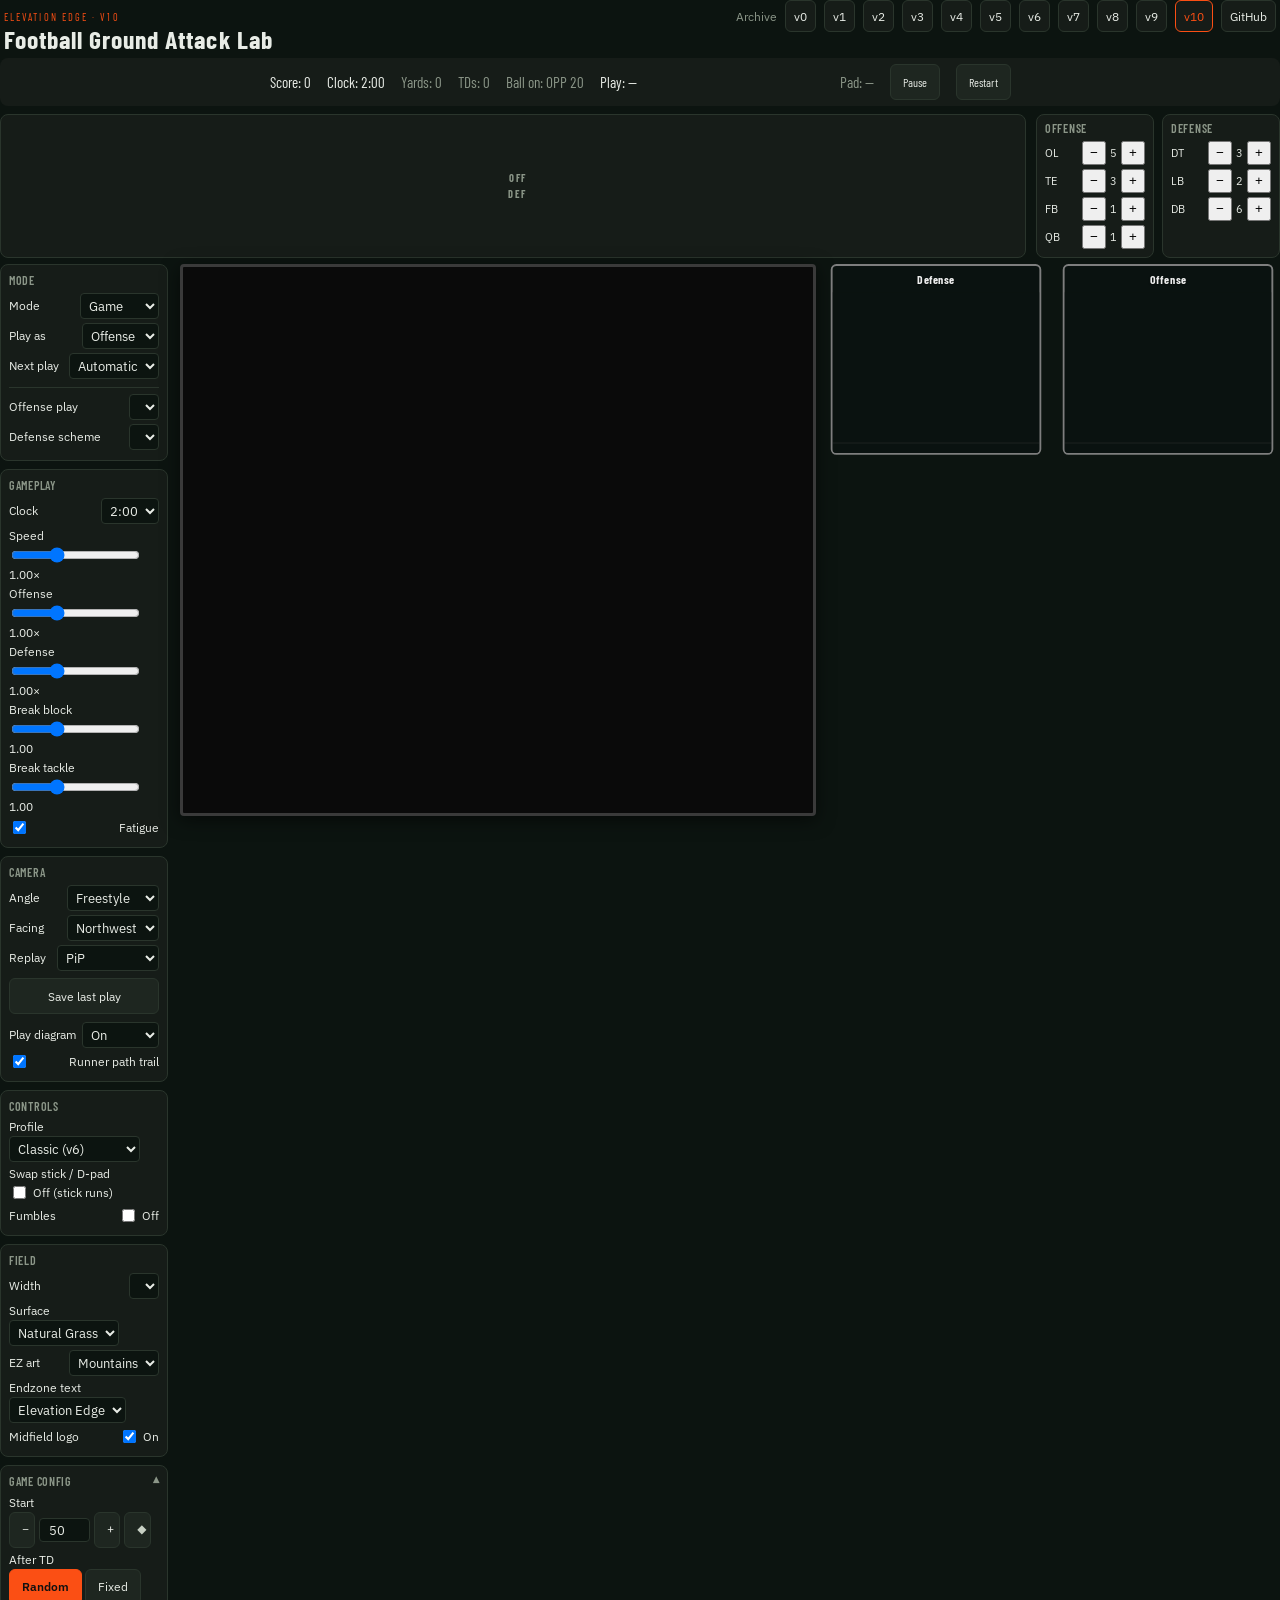
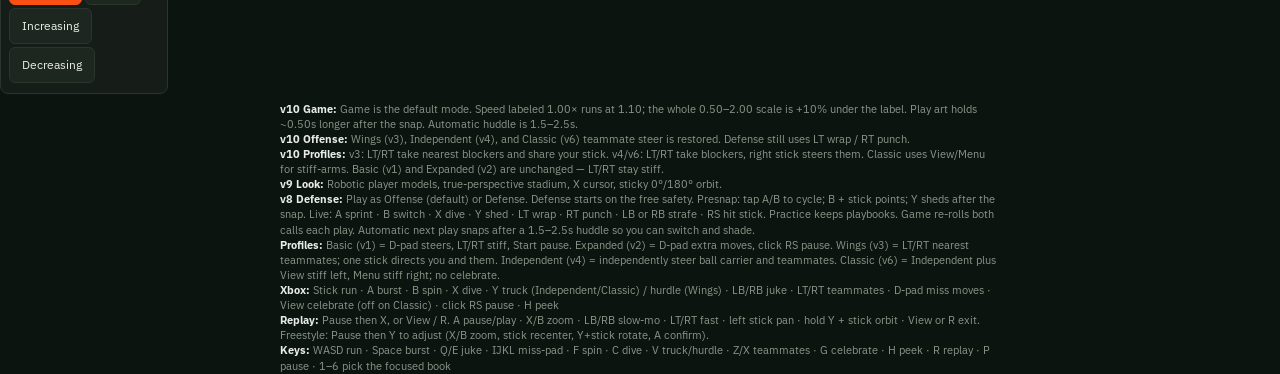
==== commit 2f25a597: "v10: restore teammate steer, gameplay feel, field and stadium Restore teammate steer on Wings (v3), " ====
--- a/index.html
+++ b/index.html
@@ -4,33 +4,41 @@
   <meta charset="utf-8" />
   <meta name="viewport" content="width=device-width, initial-scale=1" />
   <title>Football Ground Attack Lab</title>
-  <meta name="description" content="Customizable running-back drill. Make defenders miss." />
+  <meta name="description" content="v10 running-back lab: Game mode default. Play as the runner or the defense. Teammate steer restored." />
   <meta name="theme-color" content="#0c1410" />
+  <link rel="icon" href="favicon.svg" type="image/svg+xml" />
   <link rel="preconnect" href="https://fonts.googleapis.com" />
   <link rel="preconnect" href="https://fonts.gstatic.com" crossorigin />
   <link href="https://fonts.googleapis.com/css2?family=Barlow+Condensed:wght@600;700&family=IBM+Plex+Sans:wght@400;500;600&display=swap" rel="stylesheet" />
   <link rel="stylesheet" href="styles.css" />
 </head>
 <body>
-  <main class="lab-main">
+<main class="lab-main">
     <header class="lab-header">
       <div>
-        <p class="lab-eyebrow">Elevation Edge · v3</p>
+        <p class="lab-eyebrow">Elevation Edge · v10</p>
         <h1>Football Ground Attack Lab</h1>
       </div>
-      <nav class="lab-versions" aria-label="Version archive">
-        <span>Compare</span>
-        <a href="archive/v0.html" target="_blank" rel="noreferrer">v0</a>
-        <a href="archive/v1.html" target="_blank" rel="noreferrer">v1</a>
-        <a href="archive/v2.html" target="_blank" rel="noreferrer">v2</a>
-        <a href="index.html" aria-current="page">v3</a>
-        <a href="https://github.com/elevation-edge-sports-data/football-ground-attack-lab" target="_blank" rel="noreferrer">GitHub</a>
+            <nav class="lab-versions" aria-label="Version archive">
+        <span class="lab-versions-label">Archive</span>
+        <a href="archive/v0.html">v0</a>
+        <a href="archive/v1.html">v1</a>
+        <a href="archive/v2.html">v2</a>
+        <a href="archive/v3/index.html">v3</a>
+        <a href="archive/v4/index.html">v4</a>
+        <a href="archive/v5/index.html">v5</a>
+        <a href="archive/v6-1/index.html">v6</a>
+        <a href="archive/v7/index.html">v7</a>
+        <a href="archive/v8/index.html">v8</a>
+        <a href="archive/v9/index.html">v9</a>
+        <a href="index.html" aria-current="page">v10</a>
+        <a href="https://github.com/elevation-edge-sports-data/football-ground-attack-lab">GitHub</a>
       </nav>
     </header>
 
     <div id="hud" class="lab-hud">
       <div>Score: <span id="score">0</span></div>
-      <div>Clock: <span id="clock">3:00</span></div>
+      <div id="clockWrap">Clock: <span id="clock">2:00</span></div>
       <div class="lab-muted">Yards: <span id="totalYards">0</span></div>
       <div class="lab-muted">TDs: <span id="tdCount">0</span></div>
       <div class="lab-muted">Ball on: <span id="ballOn">OPP 20</span></div>
@@ -40,38 +48,114 @@
       <button type="button" id="restartBtn">Restart</button>
     </div>
 
+    <div id="topStrip" class="top-strip">
+      <div id="uniformBanner" class="uni-banner" aria-label="Uniform selection">
+        <div class="uni-side">
+          <span class="uni-label">OFF</span>
+          <div id="offUniRow" class="uni-row" role="listbox" aria-label="Offense kit"></div>
+        </div>
+        <div class="uni-side">
+          <span class="uni-label">DEF</span>
+          <div id="defUniRow" class="uni-row" role="listbox" aria-label="Defense kit"></div>
+        </div>
+      </div>
+      <div class="personnel-strip">
+        <div class="lab-panel personnel-panel" id="offPersonnel">
+          <div class="lab-panel-title">Offense</div>
+          <div class="lab-row"><span>OL</span><span class="lab-pm"><button type="button" id="olMinus">−</button><span id="olVal">5</span><button type="button" id="olPlus">+</button></span></div>
+          <div class="lab-row"><span>TE</span><span class="lab-pm"><button type="button" id="teMinus">−</button><span id="teVal">3</span><button type="button" id="tePlus">+</button></span></div>
+          <div class="lab-row"><span>FB</span><span class="lab-pm"><button type="button" id="fbMinus">−</button><span id="fbVal">1</span><button type="button" id="fbPlus">+</button></span></div>
+          <div class="lab-row"><span>QB</span><span class="lab-pm"><button type="button" id="qbMinus">−</button><span id="qbVal">1</span><button type="button" id="qbPlus">+</button></span></div>
+        </div>
+        <div class="lab-panel personnel-panel" id="defPersonnel">
+          <div class="lab-panel-title">Defense</div>
+          <div class="lab-row"><span>DT</span><span class="lab-pm"><button type="button" id="dtMinus">−</button><span id="dtVal">3</span><button type="button" id="dtPlus">+</button></span></div>
+          <div class="lab-row"><span>LB</span><span class="lab-pm"><button type="button" id="lbMinus">−</button><span id="lbVal">2</span><button type="button" id="lbPlus">+</button></span></div>
+          <div class="lab-row"><span>DB</span><span class="lab-pm"><button type="button" id="dbMinus">−</button><span id="dbVal">6</span><button type="button" id="dbPlus">+</button></span></div>
+        </div>
+      </div>
+    </div>
+
     <div id="mainWrap" class="lab-wrap">
       <aside id="sideControls" class="lab-aside">
+        
+
+        <div class="lab-panel">
+          <div class="lab-panel-title">Mode</div>
+          <label class="lab-row">
+            Mode
+            <select id="modeSelect">
+              <option value="game" selected>Game</option>
+              <option value="practice">Practice</option>
+            </select>
+          </label>
+          <label class="lab-row">
+            Play as
+            <select id="sideSelect">
+              <option value="off" selected>Offense</option>
+              <option value="def">Defense</option>
+            </select>
+          </label>
+          <label class="lab-row">
+            Next play
+            <select id="nextPlaySelect">
+              <option value="auto" selected>Automatic</option>
+              <option value="snap">On snap</option>
+            </select>
+          </label>
+          <div id="practiceControls">
+            <label class="lab-row" id="offPlayRow">Offense play
+              <select id="practiceOffPlay"></select>
+              <span id="gameOffPlayLabel" class="call-label hidden">—</span>
+            </label>
+            <label class="lab-row" id="defSchemeRow">Defense scheme
+              <select id="practiceDefScheme"></select>
+              <span id="gameDefSchemeLabel" class="call-label hidden">—</span>
+            </label>
+          </div>
+        </div>
+
+        
         <div class="lab-panel">
           <div class="lab-panel-title">Gameplay</div>
-          <label class="lab-row">
+          <label class="lab-row" id="clockRow">
             Clock
             <select id="minSelect">
               <option value="60">1:00</option>
               <option value="100">1:40</option>
-              <option value="120">2:00</option>
-              <option value="180" selected>3:00</option>
+              <option value="120" selected>2:00</option>
+              <option value="180">3:00</option>
               <option value="240">4:00</option>
               <option value="300">5:00</option>
             </select>
           </label>
           <label class="lab-row">
             Speed
-            <input id="speedSlider" type="range" min="0.5" max="2" step="0.05" value="1.25" />
-            <span id="speedLabel">1.25×</span>
-          </label>
-          <div class="lab-row">
-            <span>Def</span>
-            <input id="advSlider" type="range" min="-5" max="5" value="-1" step="1" />
-            <span>Off</span>
-            <span id="advLabel">-1</span>
-          </div>
-          <label class="lab-row">
-            Fumbles
-            <span style="display:flex;align-items:center;gap:4px">
-              <input id="fumblesCheck" type="checkbox" checked />
-              <span id="fumblesLabel">On</span>
-            </span>
+            <input id="speedSlider" type="range" min="0.5" max="2" step="0.05" value="1.00" />
+            <span id="speedLabel">1.00×</span>
+          </label>
+          <label class="lab-row">
+            Offense
+            <input id="offStrSlider" type="range" min="0.5" max="2" step="0.05" value="1.00" />
+            <span id="offStrLabel">1.00×</span>
+          </label>
+          <label class="lab-row">
+            Defense
+            <input id="defStrSlider" type="range" min="0.5" max="2" step="0.05" value="1.00" />
+            <span id="defStrLabel">1.00×</span>
+          </label>
+          <label class="lab-row">
+            Break block
+            <input id="breakBlockSlider" type="range" min="0.5" max="2" step="0.05" value="1.00" />
+            <span id="breakBlockLabel">1.00</span>
+          </label>
+          <label class="lab-row">
+            Break tackle
+            <input id="breakTackleSlider" type="range" min="0.5" max="2" step="0.05" value="1.00" />
+            <span id="breakTackleLabel">1.00</span>
+          </label>
+          <label class="lab-row" title="When off, speed burst stays at full power.">
+            <input type="checkbox" id="fatigueToggle" checked /> Fatigue
           </label>
         </div>
 
@@ -82,9 +166,10 @@
             <select id="cameraSelect">
               <option value="iso">Angled 2D</option>
               <option value="top">Overhead</option>
-              <option value="high" selected>High Angle</option>
+              <option value="high">High Angle</option>
               <option value="zoom">Zoom</option>
               <option value="wide">Wide</option>
+              <option value="free" selected>Freestyle</option>
             </select>
           </label>
           <label class="lab-row">
@@ -102,8 +187,10 @@
               <option value="off">Off</option>
             </select>
           </label>
-          <label class="lab-row">
-            Play art
+          <button type="button" id="saveClipBtn" class="lab-btn">Save last play</button>
+          <div id="savedClipsList" class="clip-list"></div>
+          <label class="lab-row">
+            Play diagram
             <select id="playArtSelect">
               <option value="on" selected>On</option>
               <option value="offense">Offense</option>
@@ -111,6 +198,7 @@
               <option value="off">Off</option>
             </select>
           </label>
+          <label class="lab-row"><input type="checkbox" id="runnerTrailToggle" checked /> Runner path trail</label>
         </div>
 
         <div class="lab-panel">
@@ -119,28 +207,26 @@
             Profile
             <select id="profileSelect">
               <option value="basic">Basic (v1)</option>
-              <option value="classic">Classic (v2)</option>
-              <option value="v3" selected>Trio (v3)</option>
-            </select>
-          </label>
-        </div>
-
-        <div class="lab-panel">
-          <div class="lab-panel-title">Formation</div>
-          <div class="lab-row"><span>OL</span><span class="lab-pm"><button type="button" id="olMinus">−</button><span id="olVal">4</span><button type="button" id="olPlus">+</button></span></div>
-          <div class="lab-row"><span>TE</span><span class="lab-pm"><button type="button" id="teMinus">−</button><span id="teVal">0</span><button type="button" id="tePlus">+</button></span></div>
-          <div class="lab-row"><span>FB</span><span class="lab-pm"><button type="button" id="fbMinus">−</button><span id="fbVal">1</span><button type="button" id="fbPlus">+</button></span></div>
-          <div class="lab-row"><span>QB</span><span class="lab-pm"><button type="button" id="qbMinus">−</button><span id="qbVal">0</span><button type="button" id="qbPlus">+</button></span></div>
-          <div class="lab-row"><span>DT</span><span class="lab-pm"><button type="button" id="dtMinus">−</button><span id="dtVal">0</span><button type="button" id="dtPlus">+</button></span></div>
-          <div class="lab-row"><span>LB</span><span class="lab-pm"><button type="button" id="lbMinus">−</button><span id="lbVal">2</span><button type="button" id="lbPlus">+</button></span></div>
-          <div class="lab-row"><span>DB</span><span class="lab-pm"><button type="button" id="dbMinus">−</button><span id="dbVal">3</span><button type="button" id="dbPlus">+</button></span></div>
-        </div>
-
-        <div class="lab-panel">
-          <div class="lab-panel-title">Teams</div>
-          <label class="lab-row">Off <select id="offUniform"></select></label>
-          <label class="lab-row">Def <select id="defUniform"></select></label>
-          <label class="lab-row">Abbr <input id="teamAbbr" maxlength="3" value="DEN" /></label>
+              <option value="classic">Expanded (v2)</option>
+              <option value="v3">Wings (v3)</option>
+              <option value="v4">Independent (v4)</option>
+              <option value="v6" selected>Classic (v6)</option>
+            </select>
+          </label>
+          <label class="lab-row" title="Off: Left stick = run, D-pad = special moves. On: swap those roles.">
+            Swap stick / D-pad
+            <span style="display:flex;align-items:center;gap:4px">
+              <input id="swapStickDpadCheck" type="checkbox" />
+              <span id="swapStickDpadLabel">Off (stick runs)</span>
+            </span>
+          </label>
+          <label class="lab-row">
+            Fumbles
+            <span style="display:flex;align-items:center;gap:4px">
+              <input id="fumblesCheck" type="checkbox" />
+              <span id="fumblesLabel">Off</span>
+            </span>
+          </label>
         </div>
 
         <div class="lab-panel">
@@ -173,7 +259,7 @@
           </label>
           <label class="lab-row" id="ezTextCustomRow" style="display:none">
             Custom
-            <input id="ezTextCustom" maxlength="22" value="ELEVATION EDGE" style="width:9rem;letter-spacing:0.04em" />
+            <input id="ezTextCustom" maxlength="64" value="ELEVATION EDGE" style="width:100%;min-width:0;letter-spacing:0.02em" />
           </label>
           <label class="lab-row">
             Midfield logo
@@ -185,22 +271,55 @@
         </div>
 
         <details class="lab-panel" id="configPanel" open>
-          <summary class="lab-panel-title" style="cursor:pointer;display:flex;align-items:center;justify-content:space-between;list-style:none">
+          <summary class="lab-panel-title" id="configPanelTitle" style="cursor:pointer;display:flex;align-items:center;justify-content:space-between;list-style:none">
             Game Config <span aria-hidden>▾</span>
           </summary>
-          <label class="lab-row">Start yd <input type="number" id="startYardInput" value="20" min="1" max="99" /></label>
-          <div class="lab-row">
-            <label><input type="radio" name="postTdMode" value="increment" checked /> Inc</label>
-            <input type="number" id="incrementInput" value="-5" />
-          </div>
-          <div class="lab-row">
-            <label><input type="radio" name="postTdMode" value="random" /> Rand</label>
-            <input type="number" id="randMin" value="20" min="1" max="99" /> –
-            <input type="number" id="randMax" value="80" min="1" max="99" />
+          <!-- Game-mode only: opening LOS + post-TD rules -->
+          <div id="gameConfigBody">
+            <label class="lab-row">
+              Start
+              <span class="los-ctrl">
+                <button type="button" id="startYardMinus" class="los-step">−</button>
+                <input type="number" id="startYard50" value="50" min="1" max="50" />
+                <button type="button" id="startYardPlus" class="los-step">+</button>
+                <button type="button" id="startSideTri" class="los-tri mid" title="50">◆</button>
+              </span>
+            </label>
+            <input type="hidden" id="startYardInput" value="50" />
+            <input type="hidden" id="startSideSelect" value="own" />
+            <div class="lab-row los-post-row">
+              After TD
+              <span class="los-modes">
+                <button type="button" class="los-mode on" data-mode="random">Random</button>
+                <button type="button" class="los-mode" data-mode="fixed">Fixed</button>
+                <button type="button" class="los-mode" data-mode="increasing">Increasing</button>
+                <button type="button" class="los-mode" data-mode="decreasing">Decreasing</button>
+              </span>
+            </div>
+            <label class="lab-row hidden" id="incrementRow">
+              By
+              <input type="number" id="incrementInput" value="5" min="1" max="50" />
+            </label>
+          </div>
+          <!-- Practice-mode only: adjustable LOS each snap -->
+          <div id="practiceConfigBody" class="hidden">
+            <label class="lab-row">
+              Line of scrimmage
+              <select id="practiceSideSelect">
+                <option value="own">OWN</option>
+                <option value="opp" selected>OPP</option>
+              </select>
+              <input type="number" id="practiceYard50" value="30" min="1" max="50" />
+            </label>
+            <div class="lab-muted" style="font-size:11px;line-height:1.35;margin-top:4px">
+              Practice LOS applies every snap. Change it anytime — field restages immediately.
+            </div>
           </div>
         </details>
       </aside>
 
+
+      <div id="fieldRow" class="field-row">
       <div id="canvasWrap">
         <canvas id="game" width="900" height="780" tabindex="0"></canvas>
         <div id="pauseBanner" class="hidden">
@@ -208,7 +327,7 @@
             Game paused.<br />
             <span style="font-size:1rem;font-weight:500">
               Press A to resume. Press B to restart.<br />
-              Press X for Instant Replay
+              Press X or View for Instant Replay
             </span>
           </div>
         </div>
@@ -217,37 +336,56 @@
           <span class="burst">Burst</span>
         </div>
       </div>
+
+      <aside id="practicePreview" class="practice-preview" aria-label="Practice play previews">
+        <div class="prev-block" id="prevDefBlock">
+          <div class="prev-banner" id="prevDefBanner">
+            <span class="prev-num" id="prevDefNum"></span>
+            <span id="prevDefLabel">Defense</span>
+          </div>
+          <canvas id="prevDefCanvas" width="220" height="160"></canvas>
+          <div id="practiceDefList" class="practice-play-list" aria-label="Defense schemes"></div>
+        </div>
+        <div class="prev-block" id="prevOffBlock">
+          <div class="prev-banner" id="prevOffBanner">
+            <span class="prev-num" id="prevOffNum"></span>
+            <span id="prevOffLabel">Offense</span>
+          </div>
+          <canvas id="prevOffCanvas" width="220" height="160"></canvas>
+          <div id="practicePlayList" class="practice-play-list" aria-label="Offense plays"></div>
+        </div>
+        <div id="audibleHint" class="prev-audible hidden"></div>
+      </aside>
+      </div><!-- fieldRow -->
     </div>
 
     <div class="lab-foot">
       <div id="help">
-        <strong>Profiles:</strong> Basic = v1 (D-pad steers, LT/RT stiff, Start pause). Classic = v2
-        (D-pad is eight extra moves, click RS pause). Trio (v3) = LT/RT steer nearest teammate
-        left/right, D-pad up-left / up-right stiff, H peeks the defense.
-        <br />
-        <strong>Xbox Trio:</strong> Stick run · A burst · B spin · X dive · Y hurdle · LB/RB juke ·
-        LT/RT teammate (stick still cuts you and them) · D-pad: up truck · up-left / up-right stiff ·
-        left / right shake · down dead-leg · down-left / down-right dead-leg cut · RS also shake ·
-        View celebrate · click RS pause · H peek
-        <br />
-        <strong>Goal line (inside 5):</strong> D-pad up / up-left / up-right plow a lane · X dive ducks under
-        a pile or into a crease · Y hurdle leaps or glances off the stack.
-        <br />
-        <strong>Keys:</strong> WASD run · Space burst · Q/E juke · IJKL miss-pad (I+J / I+L stiff) ·
-        F spin · C dive · V hurdle (v3) / truck (classic) · Z/X teammate (v3) or stiff (classic) · G celebrate · H peek ·
-        R replay · P pause
-      </div>
-      <div class="lab-scores">
-        <h3>Top 5</h3>
-        <ol id="scoreList"></ol>
+        <strong>v10 Game:</strong> Game is the default mode. Speed labeled 1.00× runs at 1.10; the whole 0.50–2.00 scale is +10% under the label. Play art holds ~0.50s longer after the snap. Automatic huddle is 1.5–2.5s.
+        <br />
+        <strong>v10 Offense:</strong> Wings (v3), Independent (v4), and Classic (v6) teammate steer is restored. Defense still uses LT wrap / RT punch.
+        <br />
+        <strong>v10 Profiles:</strong> v3: LT/RT take nearest blockers and share your stick. v4/v6: LT/RT take blockers, right stick steers them. Classic uses View/Menu for stiff-arms. Basic (v1) and Expanded (v2) are unchanged — LT/RT stay stiff.
+        <br />
+        <strong>v9 Look:</strong> Robotic player models, true-perspective stadium, X cursor, sticky 0°/180° orbit.
+        <br />
+        <strong>v8 Defense:</strong> Play as Offense (default) or Defense. Defense starts on the free safety. Presnap: tap A/B to cycle; B + stick points; Y sheds after the snap. Live: A sprint · B switch · X dive · Y shed · LT wrap · RT punch · LB or RB strafe · RS hit stick. Practice keeps playbooks. Game re-rolls both calls each play. Automatic next play snaps after a 1.5–2.5s huddle so you can switch and shade.
+        <br />
+        <strong>Profiles:</strong> Basic (v1) = D-pad steers, LT/RT stiff, Start pause. Expanded (v2) = D-pad extra moves, click RS pause. Wings (v3) = LT/RT nearest teammates; one stick directs you and them. Independent (v4) = independently steer ball carrier and teammates. Classic (v6) = Independent plus View stiff left, Menu stiff right; no celebrate.
+        <br />
+        <strong>Xbox:</strong> Stick run · A burst · B spin · X dive · Y truck (Independent/Classic) / hurdle (Wings) · LB/RB juke · LT/RT teammates · D-pad miss moves · View celebrate (off on Classic) · click RS pause · H peek
+        <br />
+        <strong>Replay:</strong> Pause then X, or View / R. A pause/play · X/B zoom · LB/RB slow-mo · LT/RT fast · left stick pan · hold Y + stick orbit · View or R exit. Freestyle: Pause then Y to adjust (X/B zoom, stick recenter, Y+stick rotate, A confirm).
+        <br />
+        <strong>Keys:</strong> WASD run · Space burst · Q/E juke · IJKL miss-pad · F spin · C dive · V truck/hurdle · Z/X teammates · G celebrate · H peek · R replay · P pause · 1–6 pick the focused book
       </div>
     </div>
 
     <div id="nameModal" class="lab-modal hidden">
       <div class="lab-modal-card">
         <div>Time expired! Final score: <span id="finalScore">0</span></div>
-        <div style="margin-top:8px">Team abbreviation:</div>
-        <input id="nameInput" maxlength="3" value="DEN" />
+        <div style="margin-top:8px">Tag:</div>
+        <input id="nameInput" maxlength="3" value="EE" />
         <br />
         <button type="button" id="saveScoreBtn">Enter</button>
         <div class="lab-muted" style="margin-top:8px;font-size:12px">Press A / Enter to start the next game</div>
--- a/styles.css
+++ b/styles.css
@@ -12,6 +12,7 @@
 }
 * { box-sizing: border-box; }
 html, body {
+  overflow-x: hidden;
   margin: 0; min-height: 100%;
   background: var(--color-bg); color: var(--color-fg);
   font-family: var(--font-sans);
@@ -207,10 +208,18 @@
 
 @media (min-width: 860px) {
   .lab-aside {
-    width: 196px;
-    max-height: 82vh;
+    width: 168px;
+    max-width: 168px;
+    max-height: min(82vh, 720px);
     overflow-y: auto;
-  }
+    overflow-x: hidden;
+    scrollbar-gutter: stable;
+  }
+}
+.lab-aside .lab-panel,
+.lab-aside details.lab-panel {
+  overflow: visible;
+  max-height: none;
 }
 
 .lab-panel {
@@ -290,8 +299,13 @@
 #canvasWrap {
   position: relative;
   min-width: 0;
-  flex: 1;
-  width: 100%;
+  flex: 1 1 auto;
+  width: 100%;
+  max-width: 620px;
+}
+#game {
+  max-height: min(68vh, 620px);
+  object-fit: contain;
 }
 
 #game {
@@ -442,3 +456,469 @@
     animation: none;
   }
 }
+
+
+/* --- v5: uniform banner + practice --- */
+.uni-banner {
+  display: flex;
+  flex-direction: column;
+  gap: 4px;
+  align-items: center;
+  justify-content: center;
+  width: 100%;
+  max-width: 1440px;
+  padding: 4px 8px;
+  margin: 0 auto 6px;
+  border-radius: 8px;
+  border: 1px solid var(--color-line);
+  background: var(--color-surface);
+  flex-shrink: 0;
+}
+.uni-side {
+  display: flex;
+  align-items: center;
+  gap: 8px;
+  width: 100%;
+  max-width: 520px;
+  justify-content: center;
+}
+.uni-label {
+  font-family: var(--font-display);
+  font-size: 0.65rem;
+  font-weight: 700;
+  letter-spacing: 0.14em;
+  color: var(--color-muted);
+  min-width: 2.2rem;
+  text-align: right;
+}
+.uni-row {
+  display: flex;
+  flex-wrap: wrap;
+  gap: 4px;
+  align-items: center;
+  justify-content: center;
+}
+.uni-swatch {
+  width: 28px;
+  height: 32px;
+  border-radius: 4px;
+  border: 2px solid transparent;
+  padding: 0;
+  cursor: pointer;
+  position: relative;
+  overflow: hidden;
+  background: #222;
+  flex-shrink: 0;
+}
+.uni-swatch:hover {
+  border-color: var(--color-muted);
+}
+.uni-swatch[aria-selected="true"] {
+  border-color: var(--color-accent);
+  box-shadow: 0 0 0 1px var(--color-accent);
+}
+.uni-swatch .uni-helmet {
+  height: 28%;
+  width: 100%;
+}
+.uni-swatch .uni-jersey {
+  height: 44%;
+  width: 100%;
+}
+.uni-swatch .uni-pants {
+  height: 28%;
+  width: 100%;
+}
+#practiceControls {
+  margin-top: 6px;
+  padding-top: 4px;
+  border-top: 1px solid var(--color-line);
+}
+#practiceControls .lab-row {
+  flex-wrap: wrap;
+}
+#practiceControls select {
+  max-width: 11rem;
+}
+
+
+/* Practice preview column (right of field) */
+.field-row {
+  display: flex;
+  flex: 1;
+  min-width: 0;
+  gap: 8px;
+  align-items: flex-start;
+  justify-content: center;
+}
+#canvasWrap {
+  position: relative;
+  min-width: 0;
+  flex: 1 1 auto;
+  width: 100%;
+  max-width: 720px;
+}
+#game {
+  display: block;
+  margin: 0 auto;
+  width: 100%;
+  height: auto;
+  max-height: min(68vh, 620px);
+  border-radius: 4px;
+  border: 3px solid #3a3a3a;
+  background: #0a0a0a;
+  box-shadow: 0 4px 18px rgba(0, 0, 0, 0.55);
+  touch-action: none;
+}
+.practice-preview {
+  display: flex;
+  flex-direction: column;
+  gap: 10px;
+  width: 248px;
+  flex-shrink: 0;
+  padding: 0;
+  max-height: none;
+  overflow: visible;
+  background: transparent;
+  border: none;
+}
+.practice-preview.hidden {
+  display: none;
+}
+.prev-block {
+  display: flex;
+  flex-direction: column;
+  border-radius: 6px;
+  overflow: hidden;
+  border: 2px solid #888;
+  background: #0a1210;
+}
+.prev-banner {
+  display: flex;
+  align-items: center;
+  justify-content: space-between;
+  gap: 6px;
+  padding: 5px 8px;
+  min-height: 28px;
+  font-family: var(--font-display);
+  font-size: 0.78rem;
+  font-weight: 700;
+  letter-spacing: 0.04em;
+  color: #fff;
+  text-shadow: 0 1px 2px rgba(0,0,0,0.55);
+}
+.prev-banner span:first-child {
+  flex: 1;
+  overflow: hidden;
+  text-overflow: ellipsis;
+  white-space: nowrap;
+}
+.prev-btn-icon {
+  flex-shrink: 0;
+  font-size: 0.68rem;
+  font-weight: 700;
+  letter-spacing: 0.06em;
+  padding: 2px 6px;
+  border-radius: 4px;
+  background: rgba(0,0,0,0.35);
+  border: 1px solid rgba(255,255,255,0.35);
+  color: #fff;
+}
+#prevDefCanvas,
+#prevOffCanvas {
+  display: block;
+  width: 100%;
+  height: auto;
+  border: none;
+  background: #0a1210;
+}
+.prev-audible {
+  font-size: 11px;
+  line-height: 1.35;
+  color: var(--color-accent);
+  border: 1px solid var(--color-line);
+  border-radius: 6px;
+  padding: 6px 8px;
+  background: var(--color-surface);
+  white-space: pre-line;
+}
+.prev-audible.hidden {
+  display: none;
+}
+@media (max-width: 960px) {
+  .field-row {
+    flex-direction: column;
+    align-items: center;
+  }
+  .practice-preview {
+    width: 100%;
+    max-width: 720px;
+    flex-direction: row;
+    flex-wrap: wrap;
+    max-height: none;
+  }
+  .prev-block {
+    flex: 1;
+    min-width: 200px;
+  }
+}
+@media (min-width: 860px) {
+  .lab-aside {
+    width: 168px;
+    max-width: 168px;
+    max-height: min(82vh, 720px);
+    overflow-x: hidden;
+  }
+}
+
+.top-strip {
+  display: flex;
+  flex-wrap: wrap;
+  gap: 10px;
+  align-items: stretch;
+  justify-content: center;
+  width: 100%;
+  max-width: 1440px;
+  margin: 0 auto 6px;
+}
+.top-strip .uni-banner {
+  flex: 1 1 320px;
+  margin-bottom: 0;
+  max-width: none;
+}
+.personnel-strip {
+  display: flex;
+  gap: 8px;
+  flex: 0 0 auto;
+}
+.personnel-panel {
+  min-width: 118px;
+  margin: 0;
+  padding: 6px 8px;
+}
+.personnel-panel .lab-row {
+  font-size: 11px;
+  gap: 6px;
+}
+.practice-play-list {
+  display: flex;
+  flex-direction: column;
+  gap: 1px;
+  padding: 4px 4px 6px;
+  max-height: none;
+  overflow: visible;
+  background: #0a1210;
+  border-top: 1px solid rgba(255,255,255,0.08);
+  font-size: 11px;
+  line-height: 1.35;
+}
+.practice-play-list .play-item {
+  display: grid;
+  grid-template-columns: 3.6rem 1fr 3.6rem;
+  align-items: center;
+  gap: 4px;
+  padding: 3px 4px;
+  border-radius: 3px;
+  color: #a3a3a3;
+  cursor: pointer;
+}
+.practice-play-list .play-item.selected {
+  color: #fff;
+  background: rgba(251, 79, 20, 0.22);
+}
+.practice-play-list .play-num {
+  font-weight: 700;
+  font-variant-numeric: tabular-nums;
+  color: var(--color-muted, #8a9a8a);
+  text-align: center;
+}
+.practice-play-list .play-item.selected .play-num {
+  color: var(--color-accent, #fb4f14);
+}
+.practice-play-list .play-name {
+  text-align: center;
+  overflow: hidden;
+  text-overflow: ellipsis;
+  white-space: nowrap;
+}
+.practice-play-list .play-btn {
+  font-size: 0.65rem;
+  font-weight: 700;
+  letter-spacing: 0.04em;
+  padding: 1px 4px;
+  border-radius: 3px;
+  border: 1px solid rgba(255,255,255,0.25);
+  background: rgba(0,0,0,0.35);
+  color: #e8ece6;
+  width: 3.6rem;
+  box-sizing: border-box;
+  text-align: center;
+  justify-self: end;
+}
+.prev-banner {
+  display: grid;
+  grid-template-columns: 3.6rem 1fr 3.6rem;
+  align-items: center;
+  gap: 6px;
+}
+.prev-num {
+  font-weight: 700;
+  font-variant-numeric: tabular-nums;
+  text-align: center;
+  opacity: 0.95;
+}
+.prev-banner span:nth-child(2) {
+  text-align: center;
+  overflow: hidden;
+  text-overflow: ellipsis;
+  white-space: nowrap;
+}
+@media (max-width: 900px) {
+  .personnel-strip { width: 100%; justify-content: center; }
+}
+
+.lab-aside {
+  overflow-x: hidden;
+  box-sizing: border-box;
+}
+.lab-aside .lab-row {
+  flex-wrap: wrap;
+  gap: 2px 4px;
+}
+.lab-aside select,
+.lab-aside input[type="number"],
+.lab-aside input[type="text"] {
+  max-width: 100%;
+  box-sizing: border-box;
+}
+.lab-aside .lab-panel {
+  overflow-x: hidden;
+}
+.lab-main {
+  overflow-x: hidden;
+  max-width: 100vw;
+}
+
+/* v5 layout fix: one page flow, no per-panel scroll traps */
+.lab-aside {
+  overflow: visible !important;
+  max-height: none !important;
+  width: 168px;
+  max-width: 168px;
+}
+@media (min-width: 860px) {
+  .lab-aside {
+    overflow: visible !important;
+    max-height: none !important;
+    width: 168px;
+    max-width: 168px;
+  }
+}
+.lab-aside .lab-panel,
+.lab-aside details.lab-panel {
+  overflow: visible !important;
+  max-height: none !important;
+}
+.lab-panel {
+  overflow: visible !important;
+  max-height: none !important;
+}
+.lab-aside select {
+  max-width: 100%;
+}
+/* Slightly larger field view */
+#canvasWrap {
+  max-width: 820px !important;
+}
+#game {
+  max-height: min(76vh, 720px) !important;
+}
+.field-row {
+  align-items: flex-start;
+}
+
+/* Practice previews side-by-side; last focused nearer the field */
+.practice-preview {
+  flex-direction: row !important;
+  flex-wrap: wrap;
+  align-items: flex-start;
+  width: auto !important;
+  max-width: 520px;
+  gap: 8px;
+}
+.practice-preview .prev-block {
+  flex: 1 1 200px;
+  min-width: 180px;
+  max-width: 250px;
+}
+.practice-preview .prev-audible {
+  flex: 1 1 100%;
+  order: 9;
+}
+
+.prev-block.prev-focused {
+  box-shadow: 0 0 0 2px rgba(251, 79, 20, 0.85), 0 0 12px rgba(251, 79, 20, 0.25);
+  transform: scale(1.06);
+  transform-origin: top center;
+  z-index: 2;
+}
+.prev-block:not(.prev-focused) {
+  transform: scale(0.94);
+  transform-origin: top center;
+  opacity: 0.92;
+}
+
+.lab-btn {
+  display: block;
+  width: 100%;
+  margin: 0.35rem 0;
+  padding: 0.4rem 0.55rem;
+  background: #2a2f2c;
+  border: 1px solid #4a524c;
+  color: #e8ece6;
+  border-radius: 6px;
+  cursor: pointer;
+  font-size: 0.85rem;
+}
+.lab-btn:hover { border-color: #fb4f14; color: #fff; }
+.clip-list { margin-top: 0.35rem; max-height: 180px; overflow-y: auto; }
+.clip-empty { font-size: 0.75rem; color: #8a928c; padding: 0.25rem 0; }
+.clip-row {
+  display: grid;
+  grid-template-columns: 1fr auto auto auto;
+  gap: 0.25rem;
+  align-items: center;
+  padding: 0.3rem 0;
+  border-bottom: 1px solid #2a2f2c;
+  font-size: 0.72rem;
+}
+.clip-name { font-weight: 600; color: #e8ece6; grid-column: 1 / -1; }
+.clip-meta { color: #8a928c; grid-column: 1 / 2; }
+.clip-row button {
+  background: #1e2320;
+  border: 1px solid #3a423c;
+  color: #c8d0c8;
+  border-radius: 4px;
+  width: 1.6rem;
+  height: 1.6rem;
+  cursor: pointer;
+  font-size: 0.75rem;
+}
+.clip-row button:hover { border-color: #fb4f14; }
+
+.los-ctrl { display:flex; align-items:center; gap:4px; }
+.los-step, .los-tri, .los-mode {
+  font: inherit; cursor:pointer;
+  background:#1a241c; color:#e8ece6;
+  border:1px solid #3a4a3c; border-radius:4px;
+}
+.los-step { width:1.6rem; height:1.6rem; line-height:1.4rem; padding:0; }
+.los-tri { width:1.7rem; height:1.6rem; line-height:1.4rem; padding:0; font-size:11px; }
+.los-tri.own { color:#8ec5ff; }
+.los-tri.opp { color:#ffb070; }
+.los-tri.mid { color:#c8d0c4; }
+#startYard50 { width:3.2rem; text-align:center; }
+.los-modes { display:flex; flex-wrap:wrap; gap:3px; max-width:12rem; }
+.los-mode { font-size:11px; padding:2px 6px; }
+.los-mode.on { background:#fb4f14; border-color:#fb4f14; color:#111; font-weight:600; }
+.los-post-row { align-items:flex-start; }
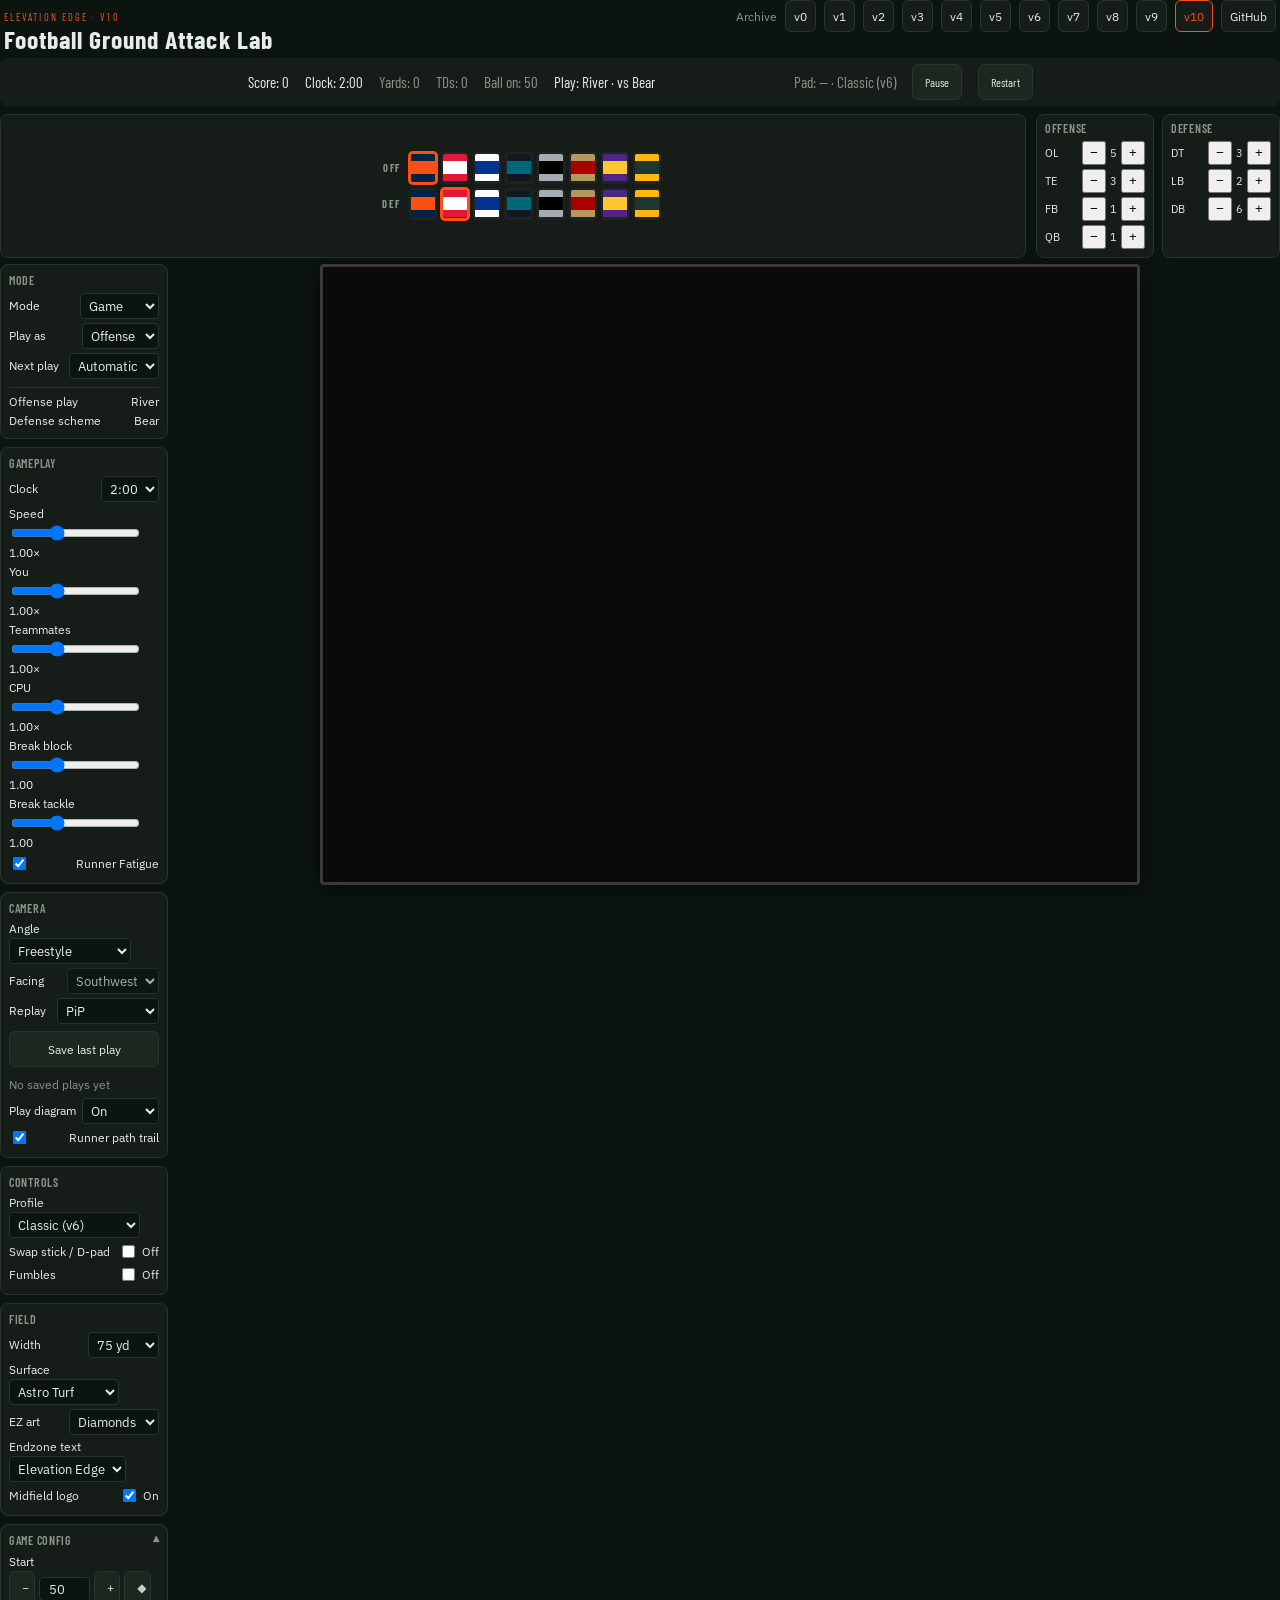
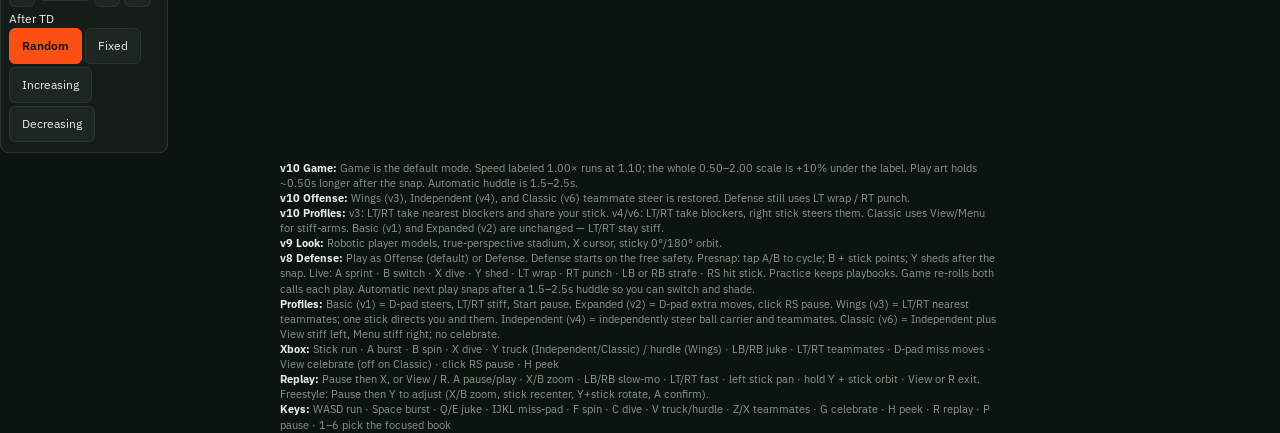
==== commit 67ee8521: "v10.2: field.js, 60 Hz step, split sliders, station spacing, in-frame follow" ====
--- a/index.html
+++ b/index.html
@@ -134,15 +134,20 @@
             <input id="speedSlider" type="range" min="0.5" max="2" step="0.05" value="1.00" />
             <span id="speedLabel">1.00×</span>
           </label>
-          <label class="lab-row">
-            Offense
-            <input id="offStrSlider" type="range" min="0.5" max="2" step="0.05" value="1.00" />
-            <span id="offStrLabel">1.00×</span>
-          </label>
-          <label class="lab-row">
-            Defense
-            <input id="defStrSlider" type="range" min="0.5" max="2" step="0.05" value="1.00" />
-            <span id="defStrLabel">1.00×</span>
+          <label class="lab-row" title="Runner when you play offense; controlled defender when you play defense.">
+            You
+            <input id="youStrSlider" type="range" min="0.5" max="2" step="0.05" value="1.00" />
+            <span id="youStrLabel">1.00×</span>
+          </label>
+          <label class="lab-row" title="Your OL/skill or your other defenders.">
+            Teammates
+            <input id="mateStrSlider" type="range" min="0.5" max="2" step="0.05" value="1.00" />
+            <span id="mateStrLabel">1.00×</span>
+          </label>
+          <label class="lab-row" title="The other side: CPU pursuit on offense, CPU OL/runner on defense.">
+            CPU
+            <input id="cpuStrSlider" type="range" min="0.5" max="2" step="0.05" value="1.00" />
+            <span id="cpuStrLabel">1.00×</span>
           </label>
           <label class="lab-row">
             Break block
@@ -399,6 +404,7 @@
       </div>
     </div>
   </main>
+  <script src="field.js"></script>
   <script src="game.js"></script>
   <script>
     startGame(document.getElementById("game"));
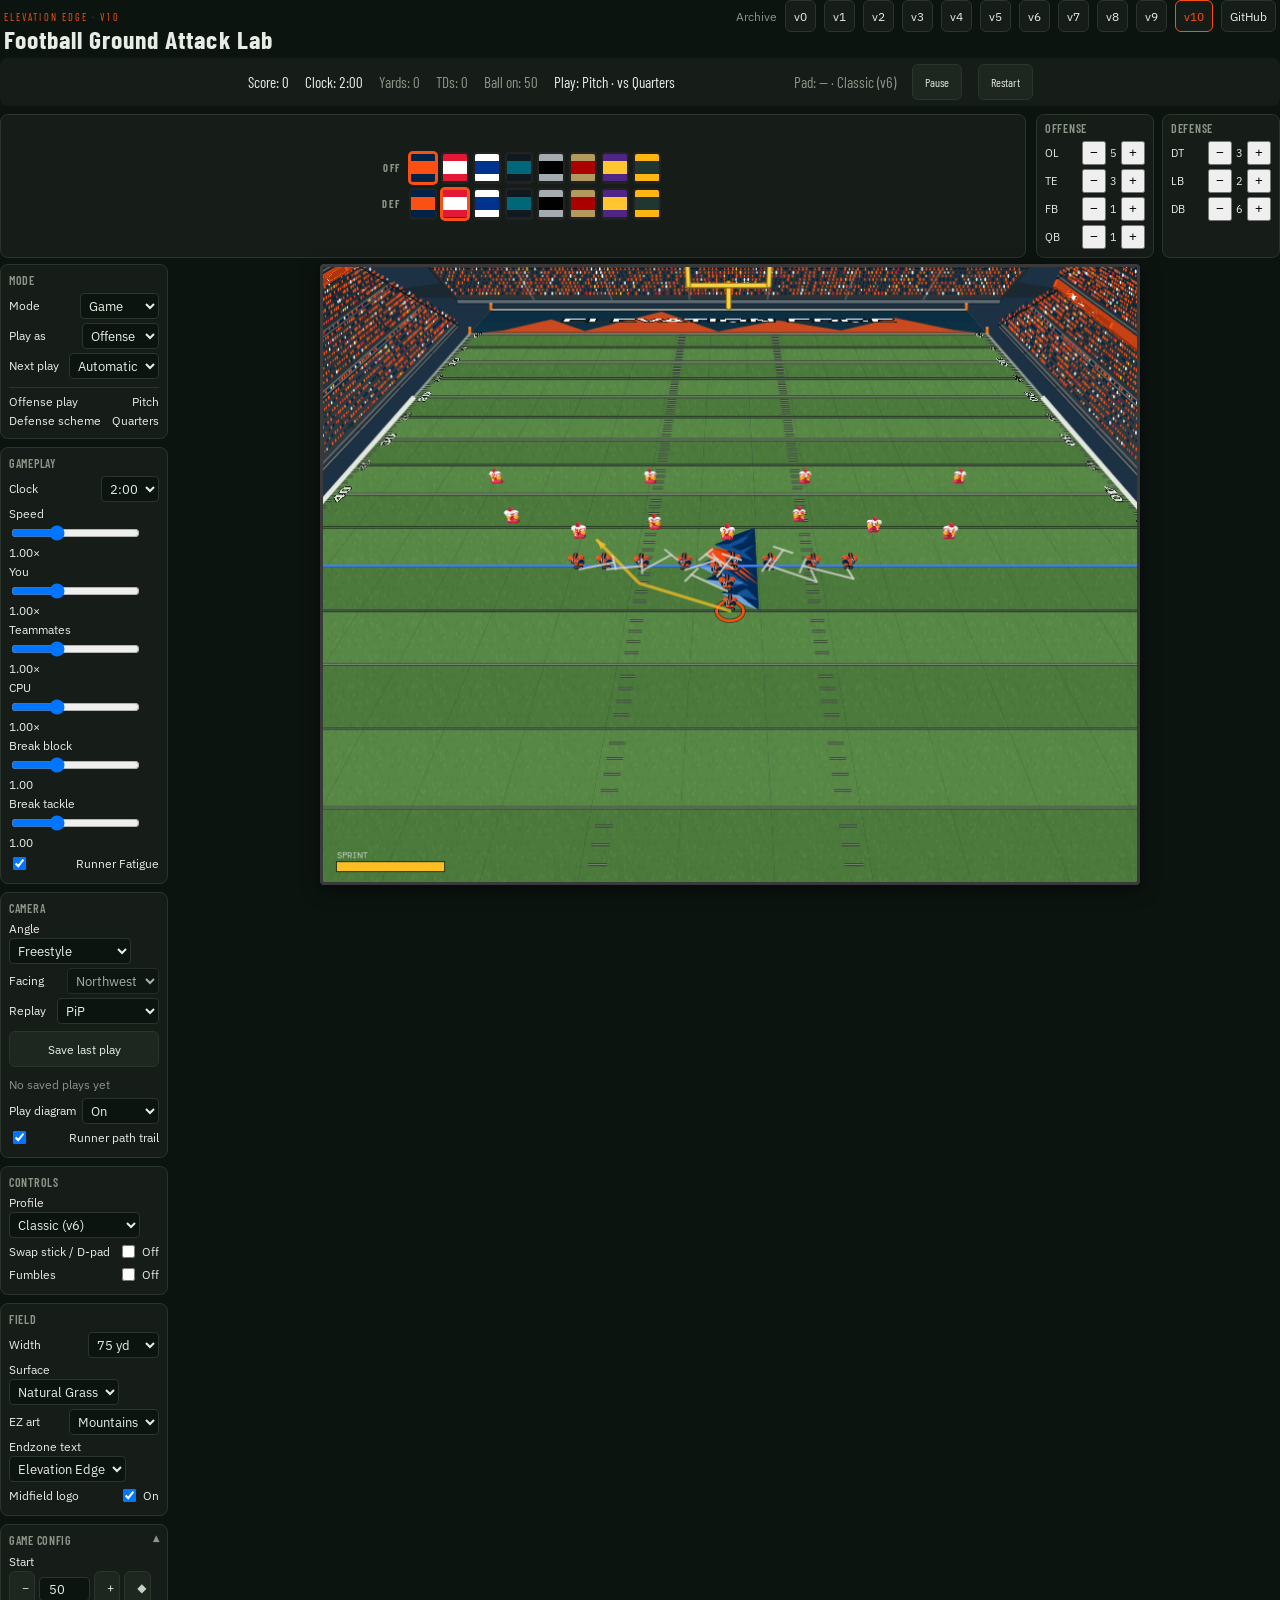
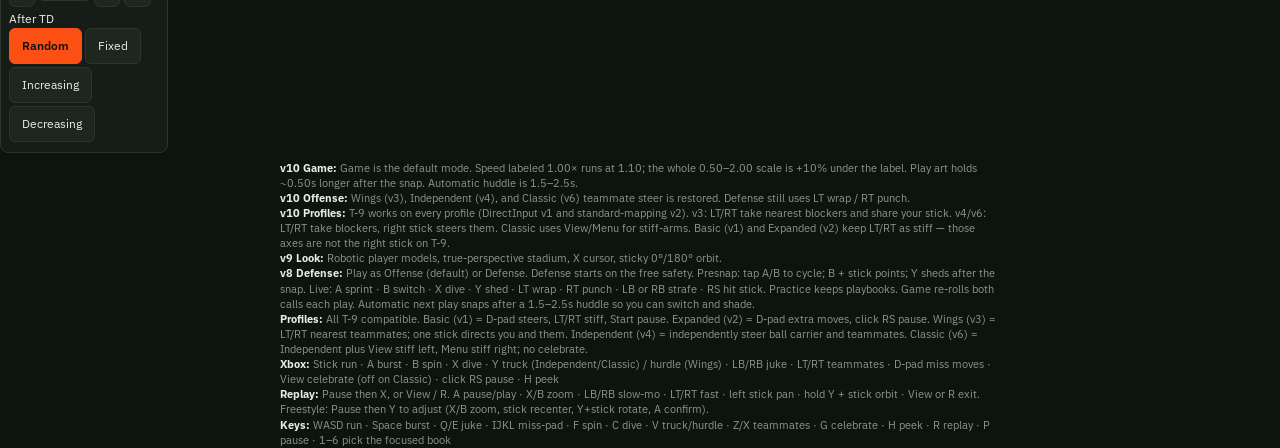
==== commit cd3198f0: "v10.3: implement T-9 controller compatibility for all controller profiles" ====
--- a/index.html
+++ b/index.html
@@ -370,13 +370,13 @@
         <br />
         <strong>v10 Offense:</strong> Wings (v3), Independent (v4), and Classic (v6) teammate steer is restored. Defense still uses LT wrap / RT punch.
         <br />
-        <strong>v10 Profiles:</strong> v3: LT/RT take nearest blockers and share your stick. v4/v6: LT/RT take blockers, right stick steers them. Classic uses View/Menu for stiff-arms. Basic (v1) and Expanded (v2) are unchanged — LT/RT stay stiff.
+        <strong>v10 Profiles:</strong> T-9 works on every profile (DirectInput v1 and standard-mapping v2). v3: LT/RT take nearest blockers and share your stick. v4/v6: LT/RT take blockers, right stick steers them. Classic uses View/Menu for stiff-arms. Basic (v1) and Expanded (v2) keep LT/RT as stiff — those axes are not the right stick on T-9.
         <br />
         <strong>v9 Look:</strong> Robotic player models, true-perspective stadium, X cursor, sticky 0°/180° orbit.
         <br />
         <strong>v8 Defense:</strong> Play as Offense (default) or Defense. Defense starts on the free safety. Presnap: tap A/B to cycle; B + stick points; Y sheds after the snap. Live: A sprint · B switch · X dive · Y shed · LT wrap · RT punch · LB or RB strafe · RS hit stick. Practice keeps playbooks. Game re-rolls both calls each play. Automatic next play snaps after a 1.5–2.5s huddle so you can switch and shade.
         <br />
-        <strong>Profiles:</strong> Basic (v1) = D-pad steers, LT/RT stiff, Start pause. Expanded (v2) = D-pad extra moves, click RS pause. Wings (v3) = LT/RT nearest teammates; one stick directs you and them. Independent (v4) = independently steer ball carrier and teammates. Classic (v6) = Independent plus View stiff left, Menu stiff right; no celebrate.
+        <strong>Profiles:</strong> All T-9 compatible. Basic (v1) = D-pad steers, LT/RT stiff, Start pause. Expanded (v2) = D-pad extra moves, click RS pause. Wings (v3) = LT/RT nearest teammates; one stick directs you and them. Independent (v4) = independently steer ball carrier and teammates. Classic (v6) = Independent plus View stiff left, Menu stiff right; no celebrate.
         <br />
         <strong>Xbox:</strong> Stick run · A burst · B spin · X dive · Y truck (Independent/Classic) / hurdle (Wings) · LB/RB juke · LT/RT teammates · D-pad miss moves · View celebrate (off on Classic) · click RS pause · H peek
         <br />
